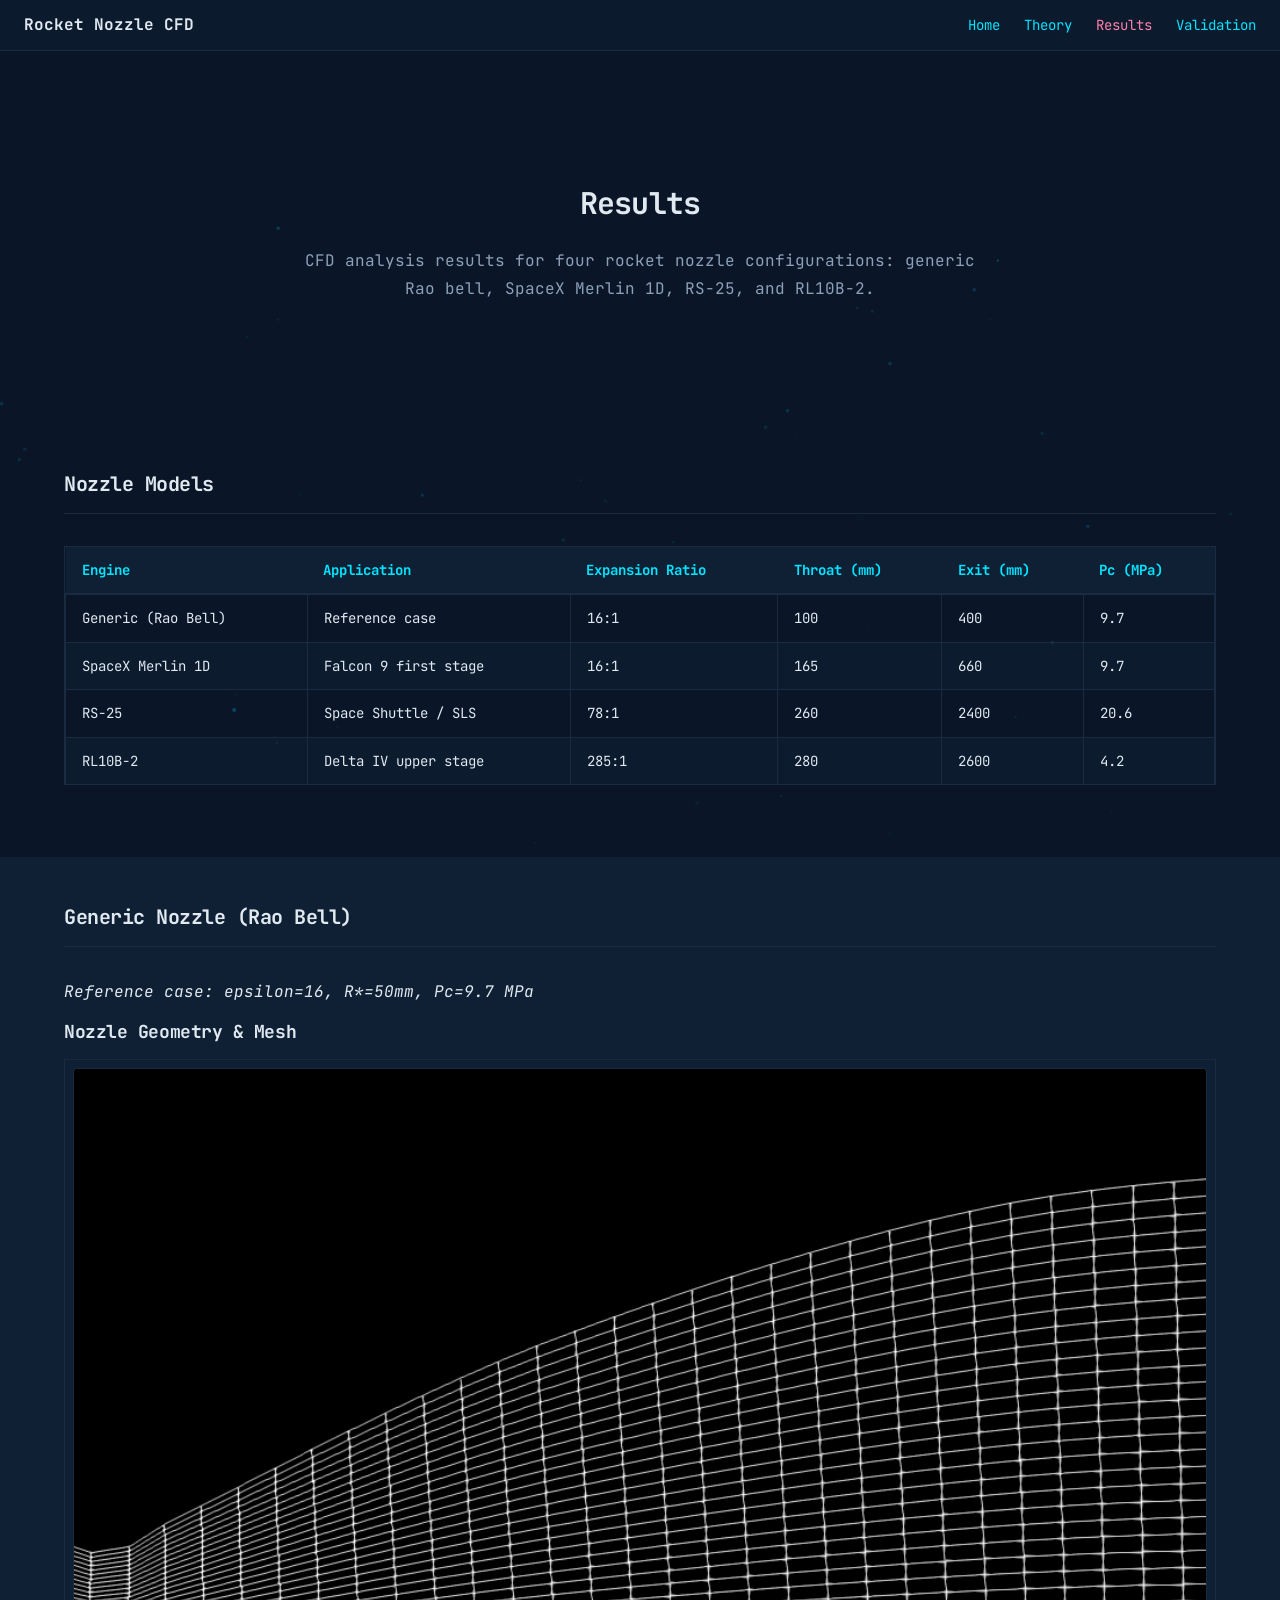
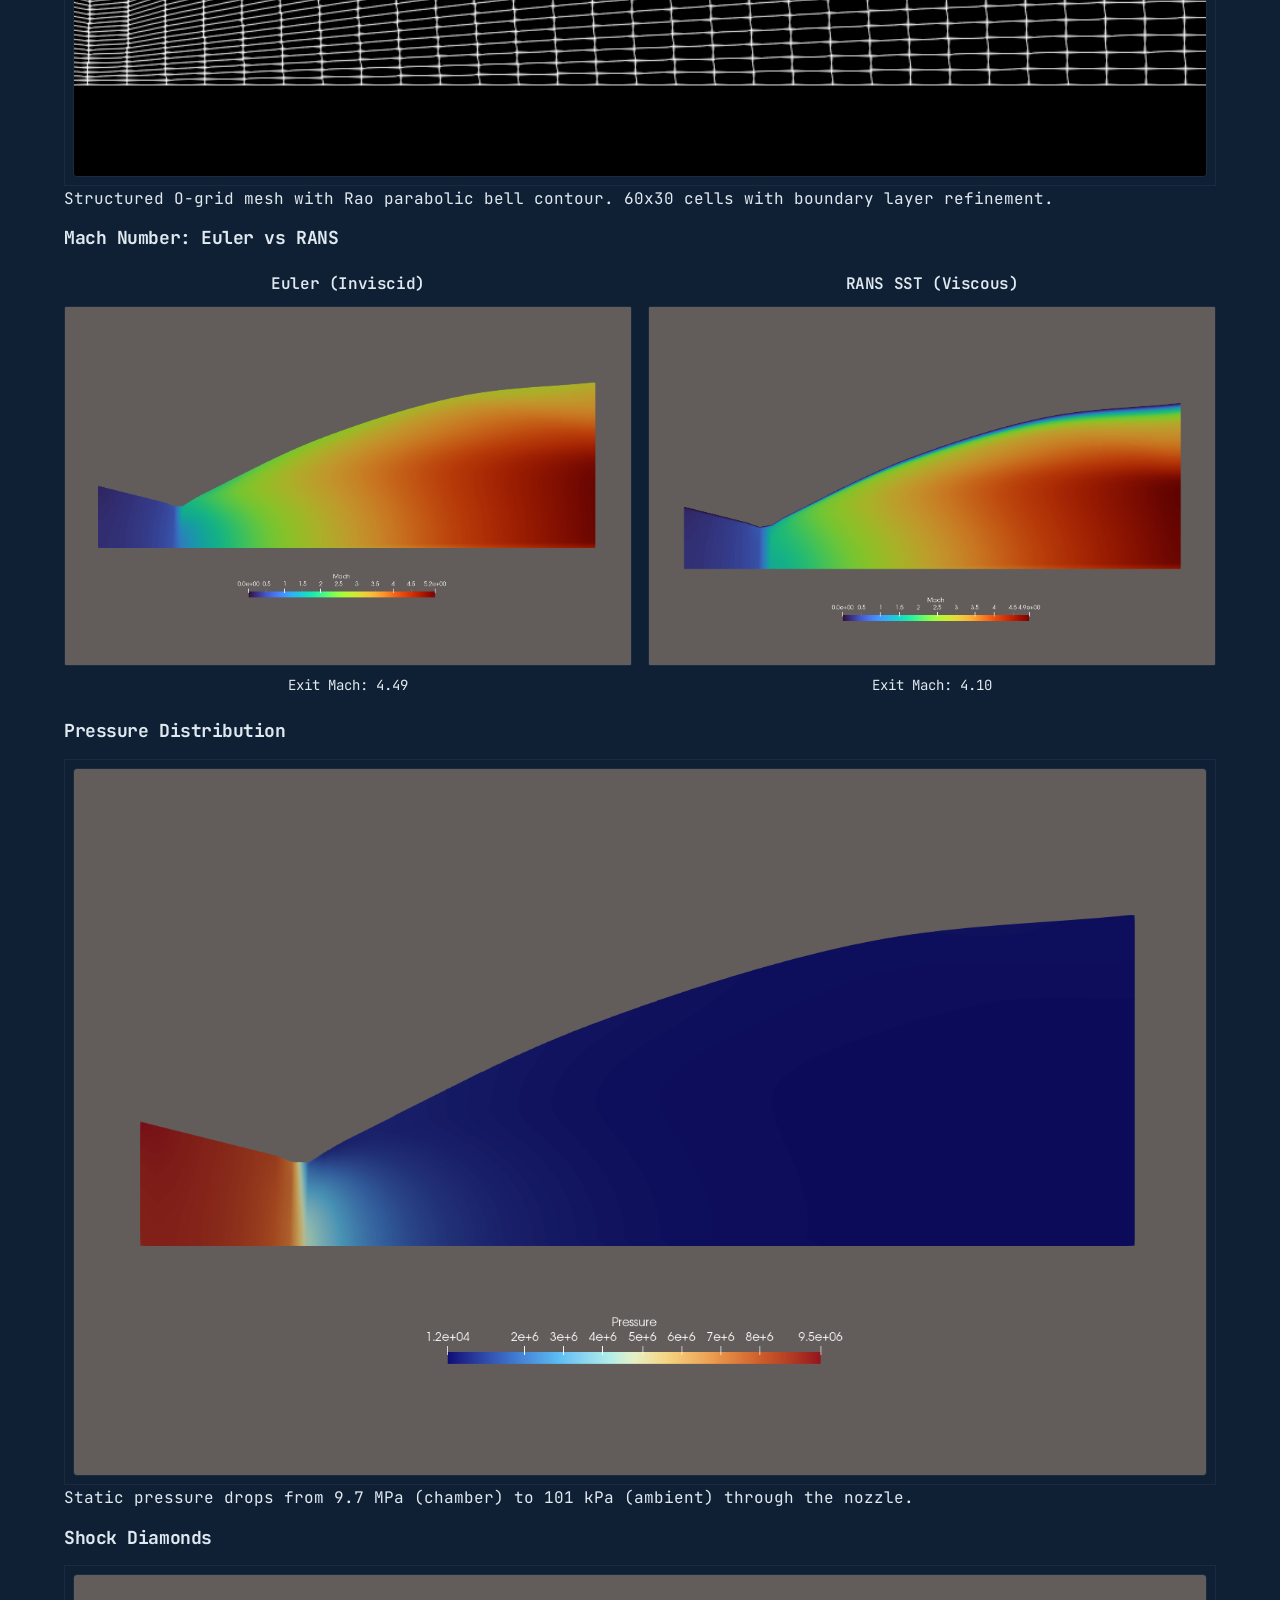
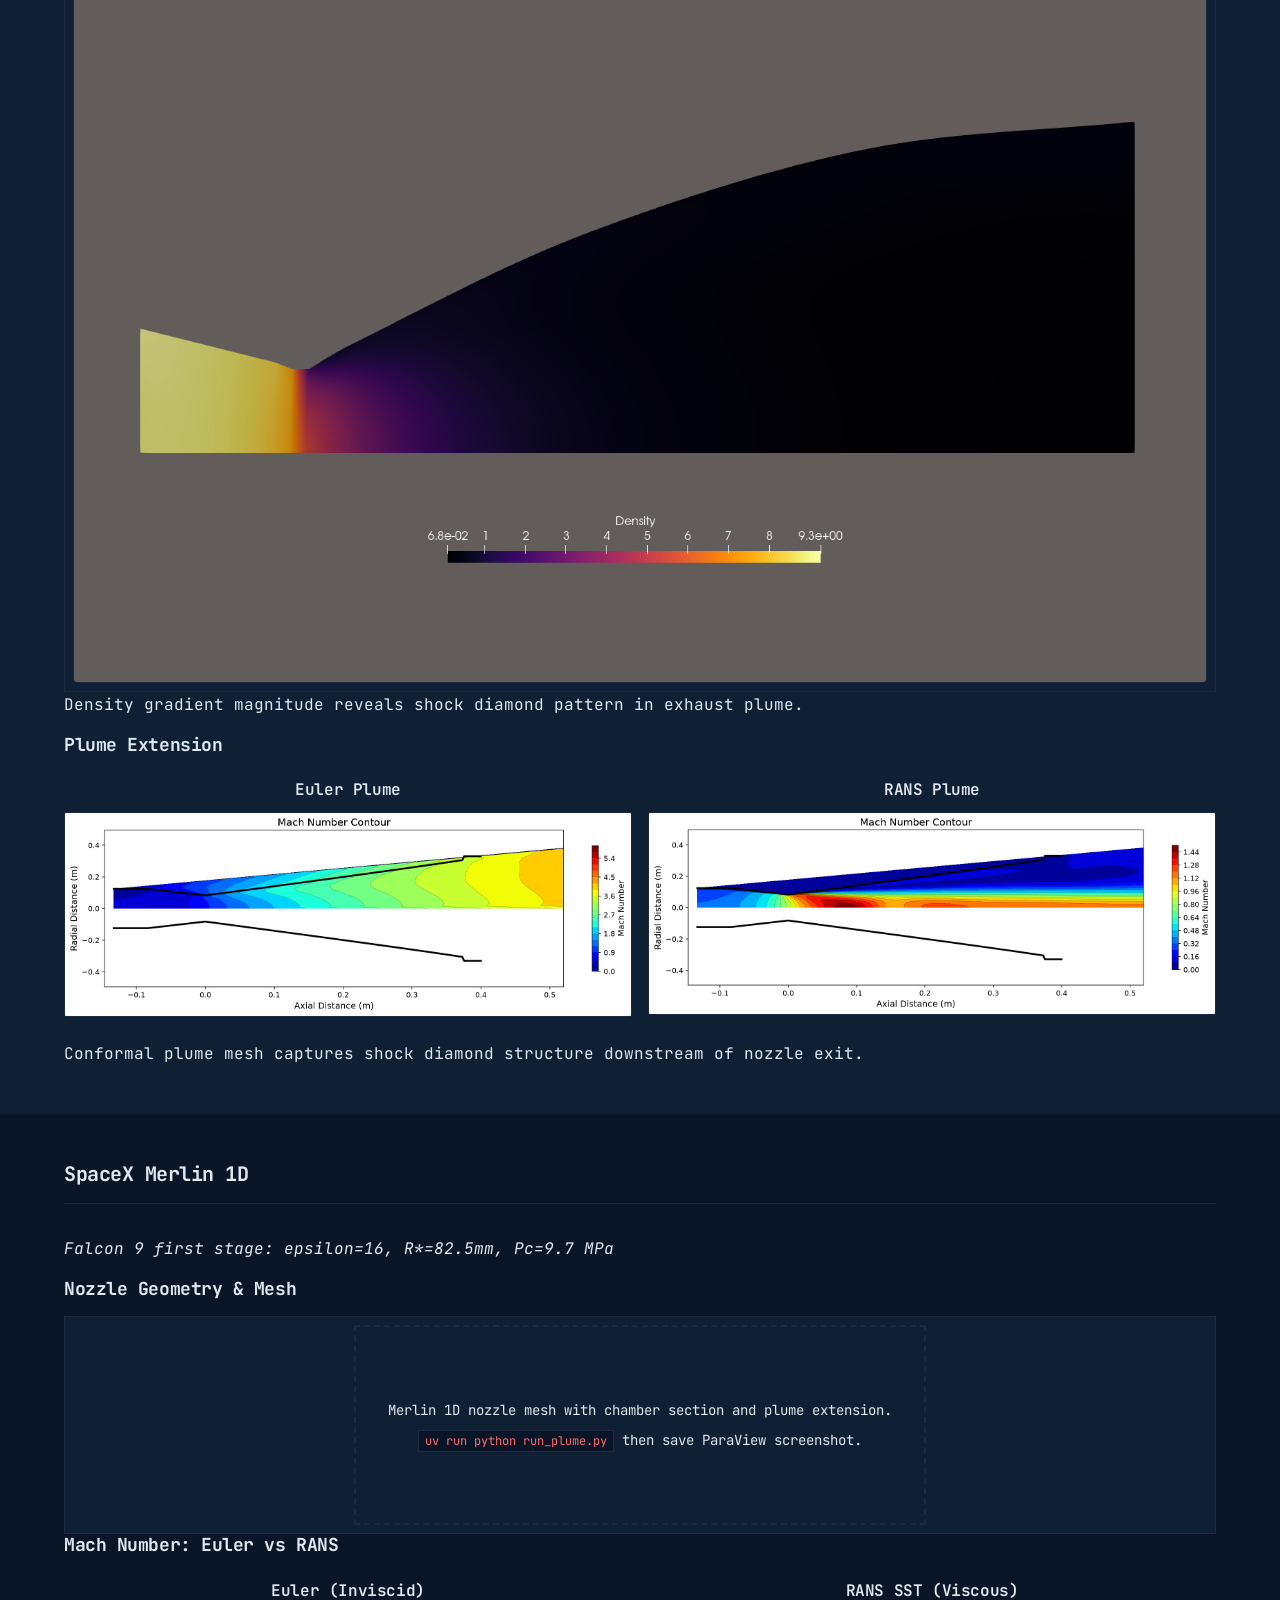
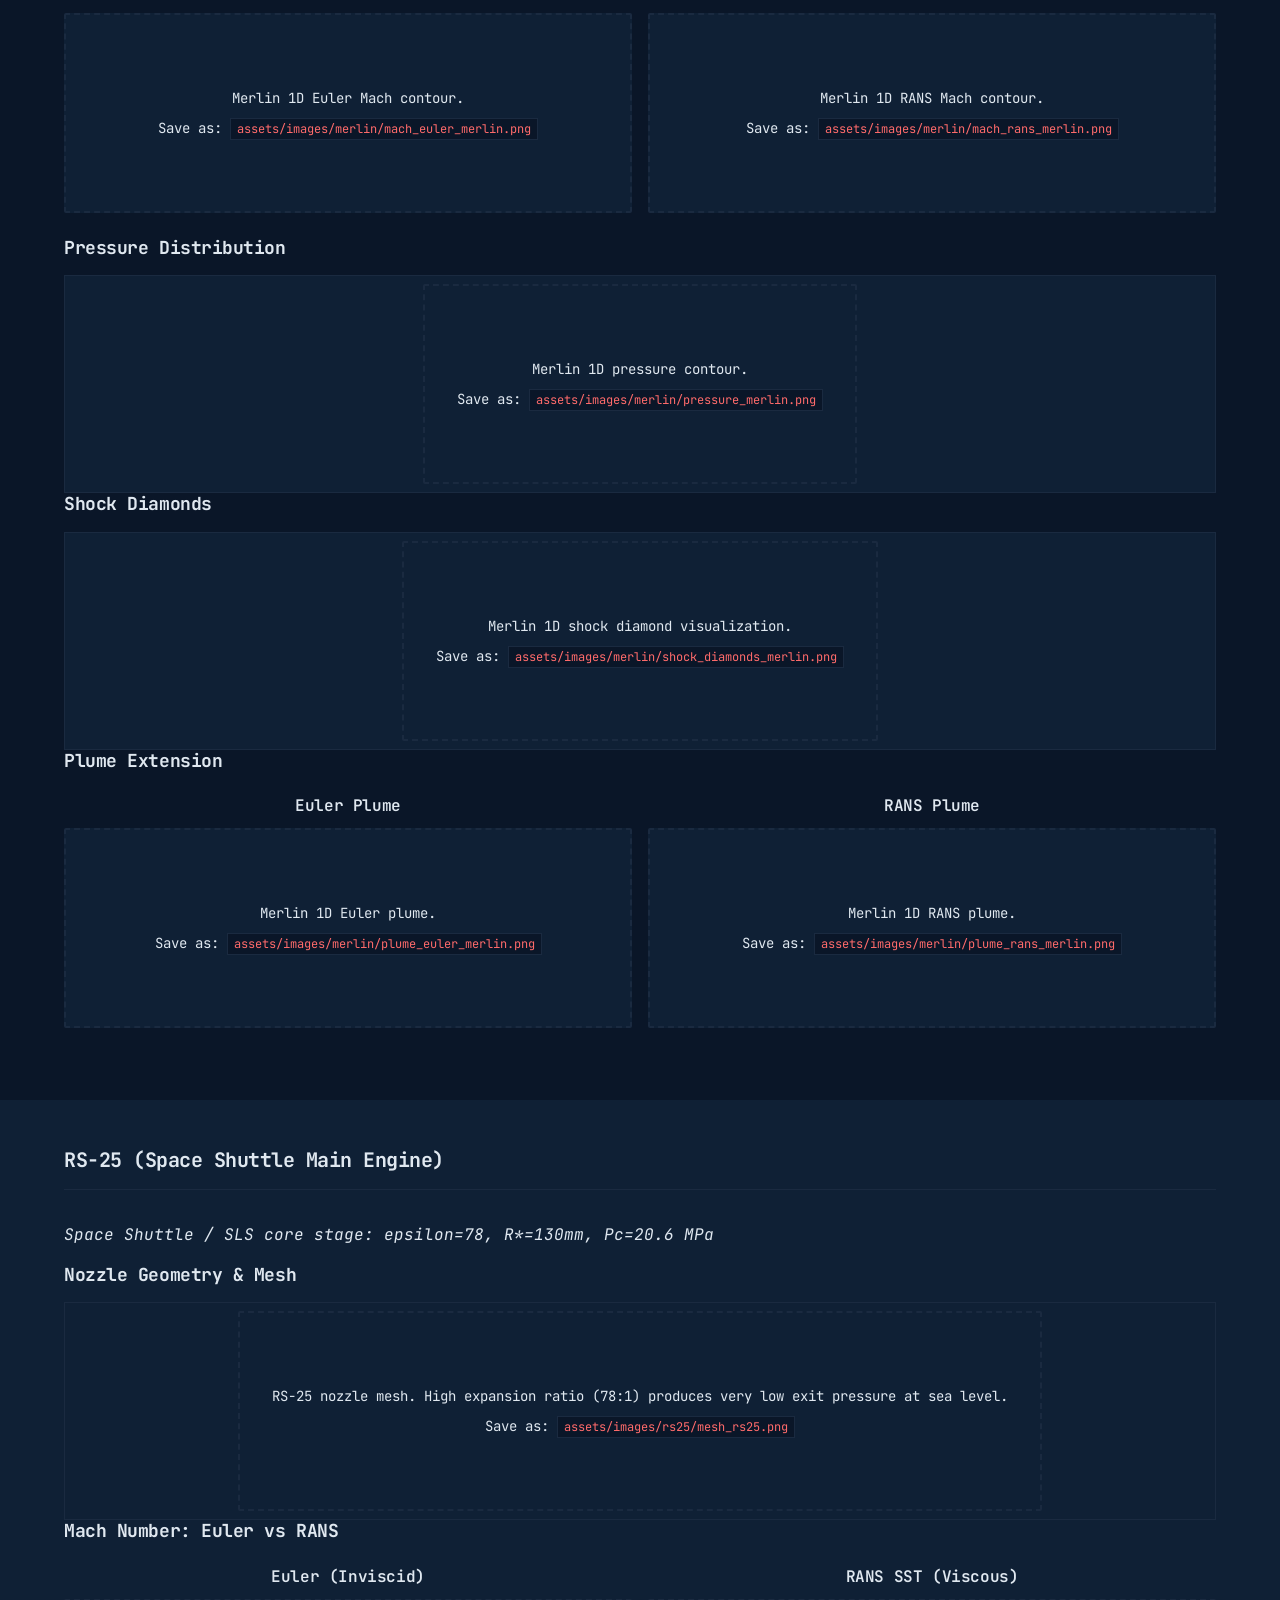
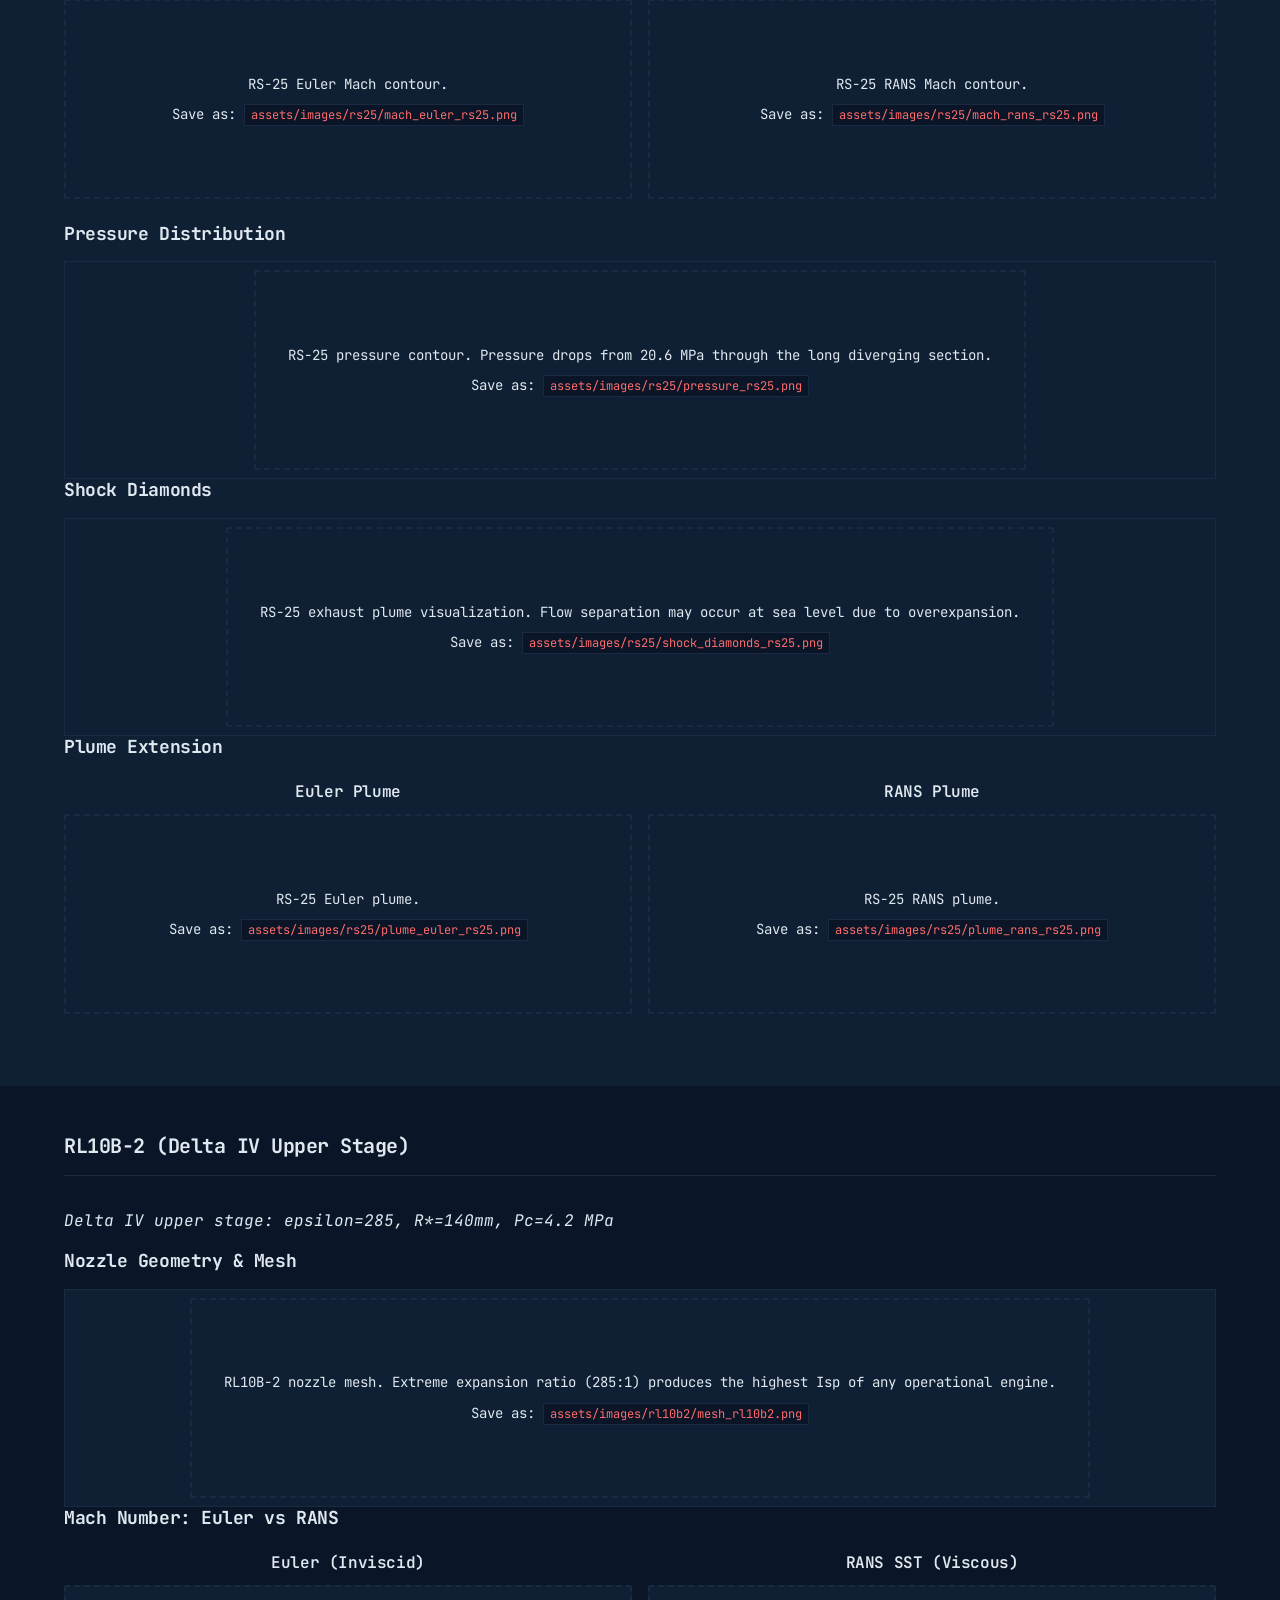
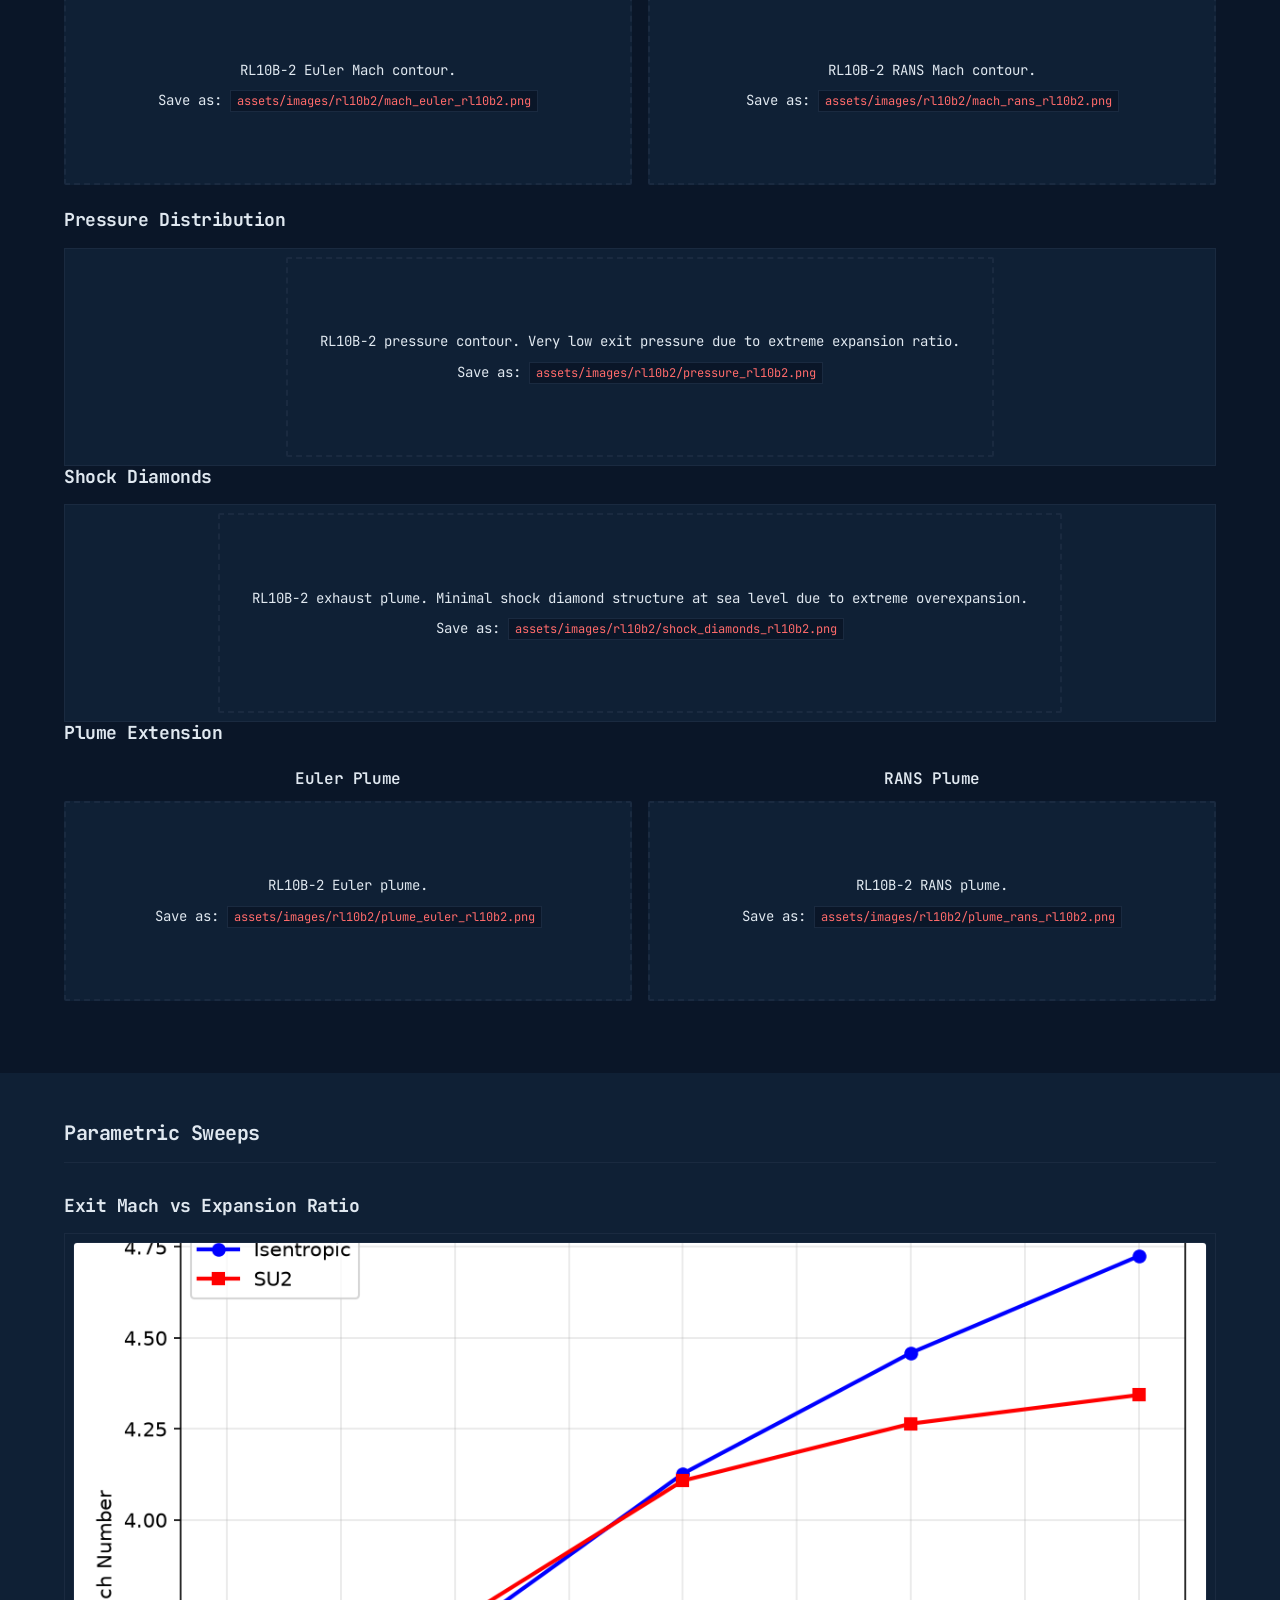
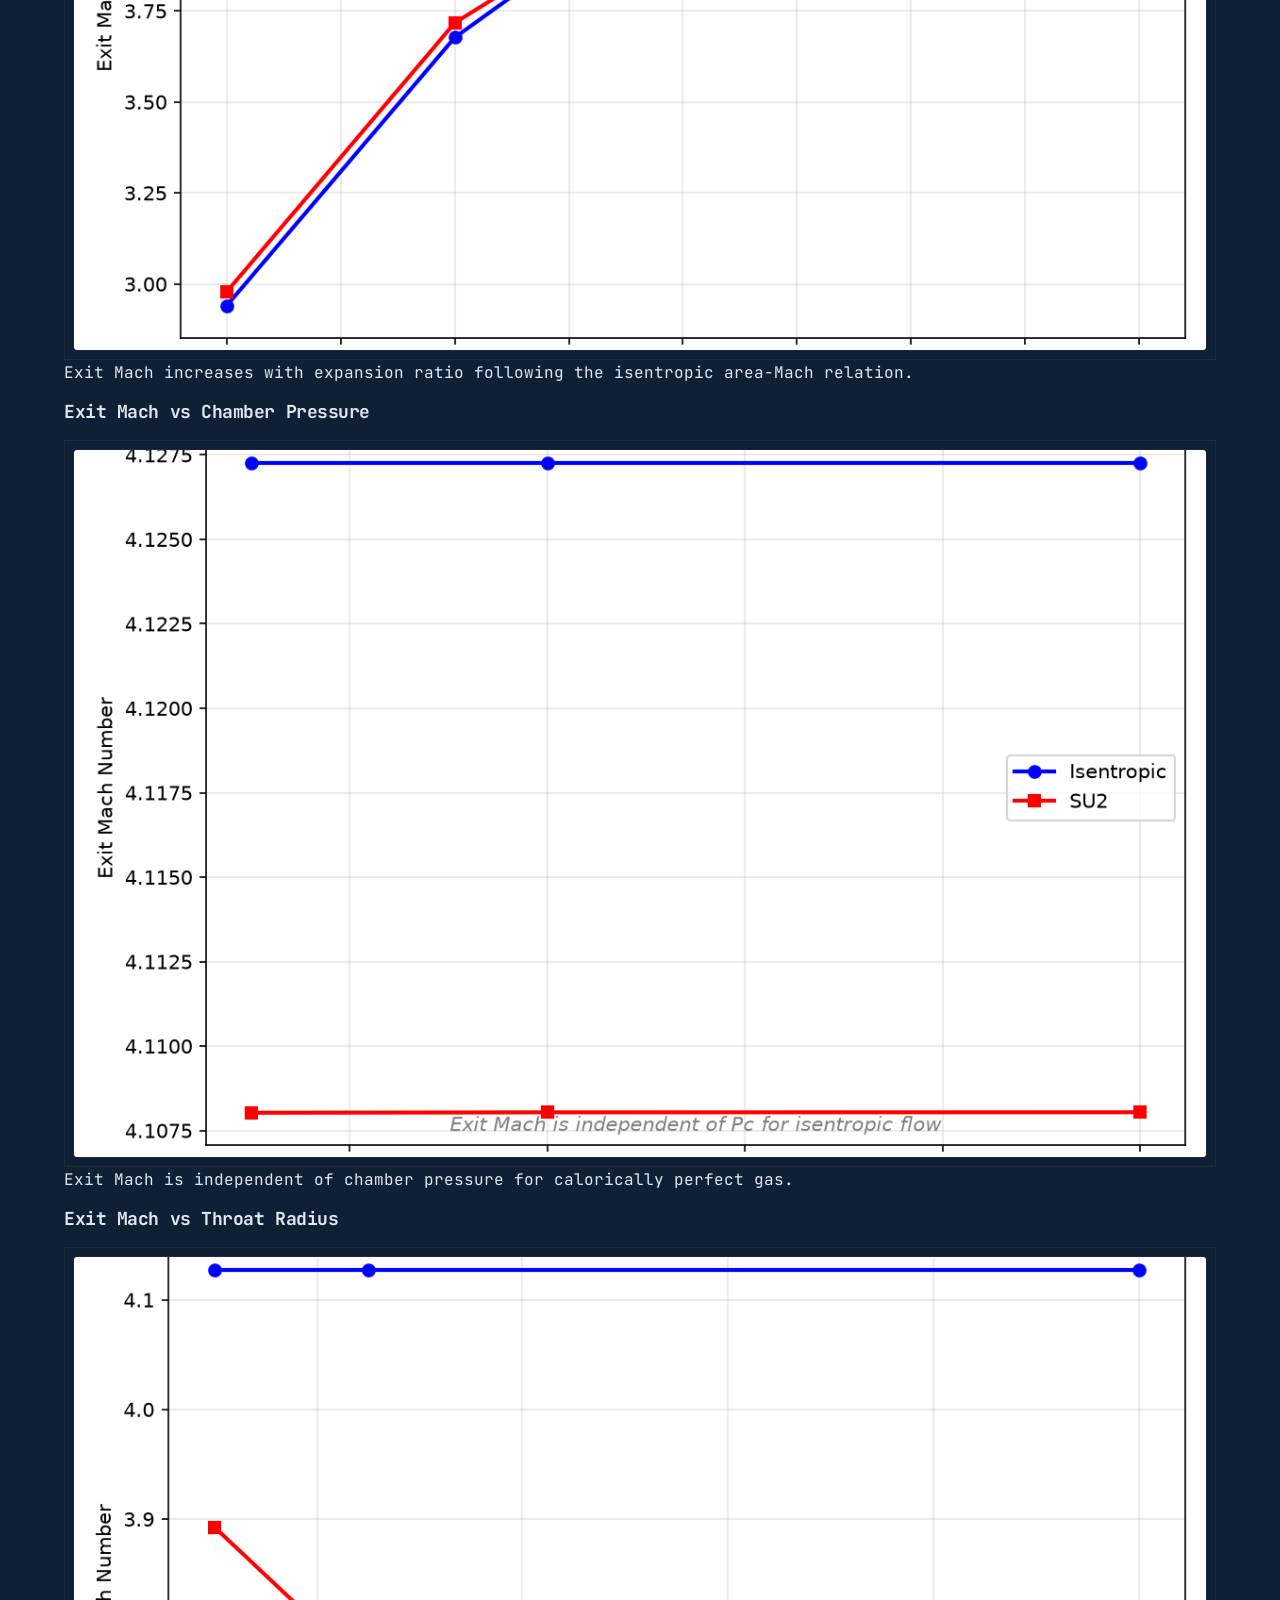
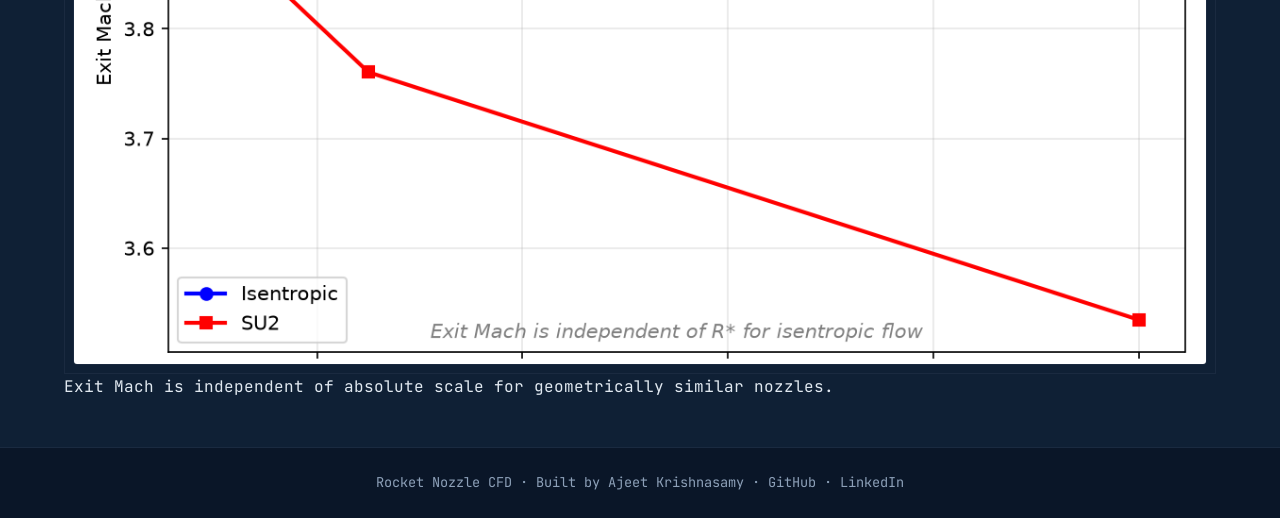
==== docs/results.html @ 9cabb7b5 "docs: restructure website with theory page and fix image references - Add theory.html with compressi" ====
<!DOCTYPE html>
<html lang="en">

<head>
  <meta charset="utf-8">
  <meta name="viewport" content="width=device-width, initial-scale=1.0">
  <meta name="description" content="Rocket Nozzle CFD Results: Reference case analysis and parametric sweeps.">
  <title>Results - Rocket Nozzle CFD</title>
  <link rel="preconnect" href="https://fonts.googleapis.com">
  <link rel="preconnect" href="https://fonts.gstatic.com" crossorigin>
  <link href="https://fonts.googleapis.com/css2?family=JetBrains+Mono:wght@400;500;600;700&display=swap"
    rel="stylesheet">
  <link rel="stylesheet" href="css/style.css">
</head>

<body>

  <a href="#main-content" class="skip-link" style="position:absolute;left:-9999px;top:auto;width:1px;height:1px;overflow:hidden;">Skip to content</a>
  <canvas id="particle-canvas" aria-hidden="true"></canvas>

  <nav class="nav">
    <a href="index.html" class="nav__brand">Rocket Nozzle CFD</a>
    <button class="nav__toggle" aria-label="Toggle navigation" aria-expanded="false">
      <span></span><span></span><span></span>
    </button>
    <ul class="nav__links">
      <li><a href="index.html" class="nav__link">Home</a></li>
      <li><a href="theory.html" class="nav__link">Theory</a></li>
      <li><a href="results.html" class="nav__link active">Results</a></li>
      <li><a href="validation.html" class="nav__link">Validation</a></li>
    </ul>
  </nav>

  <main class="main" id="main-content">

    <!-- Hero -->
    <section class="hero" style="min-height: 40vh;">
      <div class="hero__content">
        <h1 class="hero__title">Results</h1>
        <p class="hero__description">
          CFD analysis results for four rocket nozzle configurations: generic Rao bell, SpaceX Merlin 1D, RS-25, and RL10B-2.
        </p>
      </div>
    </section>

    <!-- Nozzle Models -->
    <section class="section">
      <div class="container">
        <h2 class="section-title">Nozzle Models</h2>

        <div class="table-wrapper">
          <table class="table">
            <thead>
              <tr>
                <th>Engine</th>
                <th>Application</th>
                <th>Expansion Ratio</th>
                <th>Throat (mm)</th>
                <th>Exit (mm)</th>
                <th>Pc (MPa)</th>
              </tr>
            </thead>
            <tbody>
              <tr>
                <td>Generic (Rao Bell)</td>
                <td>Reference case</td>
                <td>16:1</td>
                <td>100</td>
                <td>400</td>
                <td>9.7</td>
              </tr>
              <tr>
                <td>SpaceX Merlin 1D</td>
                <td>Falcon 9 first stage</td>
                <td>16:1</td>
                <td>165</td>
                <td>660</td>
                <td>9.7</td>
              </tr>
              <tr>
                <td>RS-25</td>
                <td>Space Shuttle / SLS</td>
                <td>78:1</td>
                <td>260</td>
                <td>2400</td>
                <td>20.6</td>
              </tr>
              <tr>
                <td>RL10B-2</td>
                <td>Delta IV upper stage</td>
                <td>285:1</td>
                <td>280</td>
                <td>2600</td>
                <td>4.2</td>
              </tr>
            </tbody>
          </table>
        </div>
      </div>
    </section>

    <!-- Generic Nozzle -->
    <section class="section" style="background: var(--surface);">
      <div class="container">
        <h2 class="section-title">Generic Nozzle (Rao Bell)</h2>
        <p><em>Reference case: epsilon=16, R*=50mm, Pc=9.7 MPa</em></p>

        <h3>Nozzle Geometry & Mesh</h3>
        <div class="walkthrough-step__media">
          <img src="assets/images/nozzle_mesh.png" alt="Generic nozzle mesh" loading="lazy">
        </div>
        <p>Structured O-grid mesh with Rao parabolic bell contour. 60x30 cells with boundary layer refinement.</p>

        <h3>Mach Number: Euler vs RANS</h3>
        <div class="comparison-grid">
          <div class="comparison-grid__item">
            <h4>Euler (Inviscid)</h4>
            <img src="assets/images/euler/mach_contour_euler.png" alt="Euler Mach contour" loading="lazy">
            <p>Exit Mach: 4.49</p>
          </div>
          <div class="comparison-grid__item">
            <h4>RANS SST (Viscous)</h4>
            <img src="assets/images/rans/mach_contour_rans.png" alt="RANS Mach contour" loading="lazy">
            <p>Exit Mach: 4.10</p>
          </div>
        </div>

        <h3>Pressure Distribution</h3>
        <div class="walkthrough-step__media">
          <img src="assets/images/euler/pressure_contour_euler.png" alt="Pressure contour" loading="lazy">
        </div>
        <p>Static pressure drops from 9.7 MPa (chamber) to 101 kPa (ambient) through the nozzle.</p>

        <h3>Shock Diamonds</h3>
        <div class="walkthrough-step__media">
          <img src="assets/images/euler/shock_diamond_euler.png" alt="Shock diamonds" loading="lazy">
        </div>
        <p>Density gradient magnitude reveals shock diamond pattern in exhaust plume.</p>

        <h3>Plume Extension</h3>
        <div class="comparison-grid">
          <div class="comparison-grid__item">
            <h4>Euler Plume</h4>
            <img src="assets/images/euler/plume_euler_generic.png" alt="Euler plume" loading="lazy">
          </div>
          <div class="comparison-grid__item">
            <h4>RANS Plume</h4>
            <img src="assets/images/rans/plume_rans_generic.png" alt="RANS plume" loading="lazy">
          </div>
        </div>
        <p>Conformal plume mesh captures shock diamond structure downstream of nozzle exit.</p>
      </div>
    </section>

    <!-- Merlin 1D -->
    <section class="section">
      <div class="container">
        <h2 class="section-title">SpaceX Merlin 1D</h2>
        <p><em>Falcon 9 first stage: epsilon=16, R*=82.5mm, Pc=9.7 MPa</em></p>

        <h3>Nozzle Geometry & Mesh</h3>
        <!-- PLACEHOLDER: Merlin 1D mesh -->
        <div class="walkthrough-step__media">
          <div class="placeholder-box">
            <p>Merlin 1D nozzle mesh with chamber section and plume extension.</p>
            <p><code>uv run python run_plume.py</code> then save ParaView screenshot.</p>
          </div>
        </div>

        <h3>Mach Number: Euler vs RANS</h3>
        <!-- PLACEHOLDER: Merlin 1D Mach contours -->
        <div class="comparison-grid">
          <div class="comparison-grid__item">
            <h4>Euler (Inviscid)</h4>
            <div class="placeholder-box">
              <p>Merlin 1D Euler Mach contour.</p>
              <p>Save as: <code>assets/images/merlin/mach_euler_merlin.png</code></p>
            </div>
          </div>
          <div class="comparison-grid__item">
            <h4>RANS SST (Viscous)</h4>
            <div class="placeholder-box">
              <p>Merlin 1D RANS Mach contour.</p>
              <p>Save as: <code>assets/images/merlin/mach_rans_merlin.png</code></p>
            </div>
          </div>
        </div>

        <h3>Pressure Distribution</h3>
        <!-- PLACEHOLDER: Merlin 1D pressure -->
        <div class="walkthrough-step__media">
          <div class="placeholder-box">
            <p>Merlin 1D pressure contour.</p>
            <p>Save as: <code>assets/images/merlin/pressure_merlin.png</code></p>
          </div>
        </div>

        <h3>Shock Diamonds</h3>
        <!-- PLACEHOLDER: Merlin 1D shock diamonds -->
        <div class="walkthrough-step__media">
          <div class="placeholder-box">
            <p>Merlin 1D shock diamond visualization.</p>
            <p>Save as: <code>assets/images/merlin/shock_diamonds_merlin.png</code></p>
          </div>
        </div>

        <h3>Plume Extension</h3>
        <!-- PLACEHOLDER: Merlin 1D plume -->
        <div class="comparison-grid">
          <div class="comparison-grid__item">
            <h4>Euler Plume</h4>
            <div class="placeholder-box">
              <p>Merlin 1D Euler plume.</p>
              <p>Save as: <code>assets/images/merlin/plume_euler_merlin.png</code></p>
            </div>
          </div>
          <div class="comparison-grid__item">
            <h4>RANS Plume</h4>
            <div class="placeholder-box">
              <p>Merlin 1D RANS plume.</p>
              <p>Save as: <code>assets/images/merlin/plume_rans_merlin.png</code></p>
            </div>
          </div>
        </div>
      </div>
    </section>

    <!-- RS-25 -->
    <section class="section" style="background: var(--surface);">
      <div class="container">
        <h2 class="section-title">RS-25 (Space Shuttle Main Engine)</h2>
        <p><em>Space Shuttle / SLS core stage: epsilon=78, R*=130mm, Pc=20.6 MPa</em></p>

        <h3>Nozzle Geometry & Mesh</h3>
        <!-- PLACEHOLDER: RS-25 mesh -->
        <div class="walkthrough-step__media">
          <div class="placeholder-box">
            <p>RS-25 nozzle mesh. High expansion ratio (78:1) produces very low exit pressure at sea level.</p>
            <p>Save as: <code>assets/images/rs25/mesh_rs25.png</code></p>
          </div>
        </div>

        <h3>Mach Number: Euler vs RANS</h3>
        <!-- PLACEHOLDER: RS-25 Mach contours -->
        <div class="comparison-grid">
          <div class="comparison-grid__item">
            <h4>Euler (Inviscid)</h4>
            <div class="placeholder-box">
              <p>RS-25 Euler Mach contour.</p>
              <p>Save as: <code>assets/images/rs25/mach_euler_rs25.png</code></p>
            </div>
          </div>
          <div class="comparison-grid__item">
            <h4>RANS SST (Viscous)</h4>
            <div class="placeholder-box">
              <p>RS-25 RANS Mach contour.</p>
              <p>Save as: <code>assets/images/rs25/mach_rans_rs25.png</code></p>
            </div>
          </div>
        </div>

        <h3>Pressure Distribution</h3>
        <!-- PLACEHOLDER: RS-25 pressure -->
        <div class="walkthrough-step__media">
          <div class="placeholder-box">
            <p>RS-25 pressure contour. Pressure drops from 20.6 MPa through the long diverging section.</p>
            <p>Save as: <code>assets/images/rs25/pressure_rs25.png</code></p>
          </div>
        </div>

        <h3>Shock Diamonds</h3>
        <!-- PLACEHOLDER: RS-25 shock diamonds -->
        <div class="walkthrough-step__media">
          <div class="placeholder-box">
            <p>RS-25 exhaust plume visualization. Flow separation may occur at sea level due to overexpansion.</p>
            <p>Save as: <code>assets/images/rs25/shock_diamonds_rs25.png</code></p>
          </div>
        </div>

        <h3>Plume Extension</h3>
        <!-- PLACEHOLDER: RS-25 plume -->
        <div class="comparison-grid">
          <div class="comparison-grid__item">
            <h4>Euler Plume</h4>
            <div class="placeholder-box">
              <p>RS-25 Euler plume.</p>
              <p>Save as: <code>assets/images/rs25/plume_euler_rs25.png</code></p>
            </div>
          </div>
          <div class="comparison-grid__item">
            <h4>RANS Plume</h4>
            <div class="placeholder-box">
              <p>RS-25 RANS plume.</p>
              <p>Save as: <code>assets/images/rs25/plume_rans_rs25.png</code></p>
            </div>
          </div>
        </div>
      </div>
    </section>

    <!-- RL10B-2 -->
    <section class="section">
      <div class="container">
        <h2 class="section-title">RL10B-2 (Delta IV Upper Stage)</h2>
        <p><em>Delta IV upper stage: epsilon=285, R*=140mm, Pc=4.2 MPa</em></p>

        <h3>Nozzle Geometry & Mesh</h3>
        <!-- PLACEHOLDER: RL10B-2 mesh -->
        <div class="walkthrough-step__media">
          <div class="placeholder-box">
            <p>RL10B-2 nozzle mesh. Extreme expansion ratio (285:1) produces the highest Isp of any operational engine.</p>
            <p>Save as: <code>assets/images/rl10b2/mesh_rl10b2.png</code></p>
          </div>
        </div>

        <h3>Mach Number: Euler vs RANS</h3>
        <!-- PLACEHOLDER: RL10B-2 Mach contours -->
        <div class="comparison-grid">
          <div class="comparison-grid__item">
            <h4>Euler (Inviscid)</h4>
            <div class="placeholder-box">
              <p>RL10B-2 Euler Mach contour.</p>
              <p>Save as: <code>assets/images/rl10b2/mach_euler_rl10b2.png</code></p>
            </div>
          </div>
          <div class="comparison-grid__item">
            <h4>RANS SST (Viscous)</h4>
            <div class="placeholder-box">
              <p>RL10B-2 RANS Mach contour.</p>
              <p>Save as: <code>assets/images/rl10b2/mach_rans_rl10b2.png</code></p>
            </div>
          </div>
        </div>

        <h3>Pressure Distribution</h3>
        <!-- PLACEHOLDER: RL10B-2 pressure -->
        <div class="walkthrough-step__media">
          <div class="placeholder-box">
            <p>RL10B-2 pressure contour. Very low exit pressure due to extreme expansion ratio.</p>
            <p>Save as: <code>assets/images/rl10b2/pressure_rl10b2.png</code></p>
          </div>
        </div>

        <h3>Shock Diamonds</h3>
        <!-- PLACEHOLDER: RL10B-2 shock diamonds -->
        <div class="walkthrough-step__media">
          <div class="placeholder-box">
            <p>RL10B-2 exhaust plume. Minimal shock diamond structure at sea level due to extreme overexpansion.</p>
            <p>Save as: <code>assets/images/rl10b2/shock_diamonds_rl10b2.png</code></p>
          </div>
        </div>

        <h3>Plume Extension</h3>
        <!-- PLACEHOLDER: RL10B-2 plume -->
        <div class="comparison-grid">
          <div class="comparison-grid__item">
            <h4>Euler Plume</h4>
            <div class="placeholder-box">
              <p>RL10B-2 Euler plume.</p>
              <p>Save as: <code>assets/images/rl10b2/plume_euler_rl10b2.png</code></p>
            </div>
          </div>
          <div class="comparison-grid__item">
            <h4>RANS Plume</h4>
            <div class="placeholder-box">
              <p>RL10B-2 RANS plume.</p>
              <p>Save as: <code>assets/images/rl10b2/plume_rans_rl10b2.png</code></p>
            </div>
          </div>
        </div>
      </div>
    </section>

    <!-- Parametric Sweeps -->
    <section class="section" style="background: var(--surface);">
      <div class="container">
        <h2 class="section-title">Parametric Sweeps</h2>

        <h3>Exit Mach vs Expansion Ratio</h3>
        <div class="walkthrough-step__media">
          <img src="assets/images/sweep_mach_vs_epsilon.png" alt="Exit Mach vs expansion ratio" loading="lazy">
        </div>
        <p>Exit Mach increases with expansion ratio following the isentropic area-Mach relation.</p>

        <h3>Exit Mach vs Chamber Pressure</h3>
        <div class="walkthrough-step__media">
          <img src="assets/images/sweep_mach_vs_pc.png" alt="Exit Mach vs chamber pressure" loading="lazy">
        </div>
        <p>Exit Mach is independent of chamber pressure for calorically perfect gas.</p>

        <h3>Exit Mach vs Throat Radius</h3>
        <div class="walkthrough-step__media">
          <img src="assets/images/sweep_mach_vs_rstar.png" alt="Exit Mach vs throat radius" loading="lazy">
        </div>
        <p>Exit Mach is independent of absolute scale for geometrically similar nozzles.</p>
      </div>
    </section>

  </main>

  <footer class="site-footer">
    <p>Rocket Nozzle CFD &middot; Built by Ajeet Krishnasamy &middot; <a href="https://github.com/ajeet-krish/rocket-nozzle-cfd"
        target="_blank">GitHub</a> &middot; <a href="https://www.linkedin.com/in/ajeetkrishnasamy/"
        target="_blank">LinkedIn</a></p>
  </footer>

  <script src="assets/js/main.js" type="module" defer></script>

</body>

</html>
---- docs/css/style.css ----
/* ==========================================================================
   AK-Vortex -- Master Stylesheet
   Water/Ocean Theme
   ========================================================================== */

@import url('variables.css');
@import url('base.css');
@import url('layout.css');
@import url('components.css');
@import url('pages.css');
@import url('animations.css');
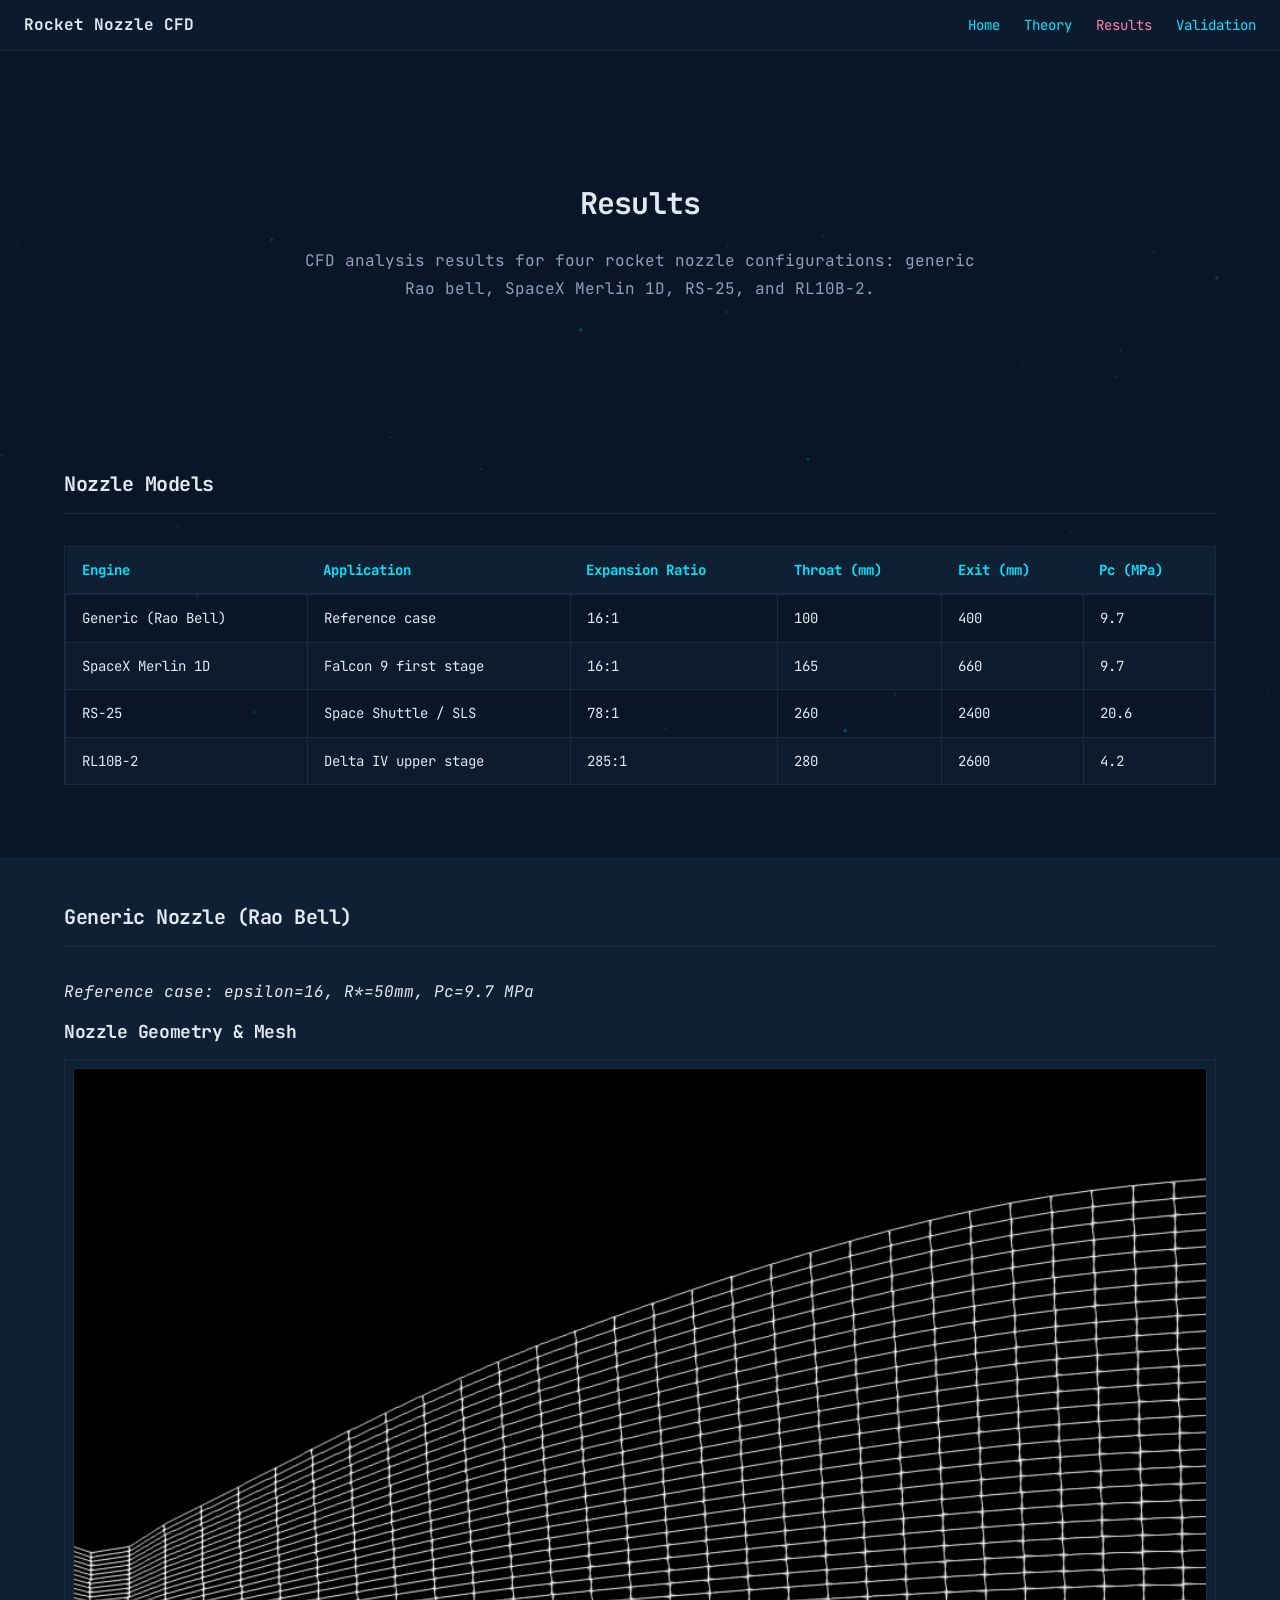
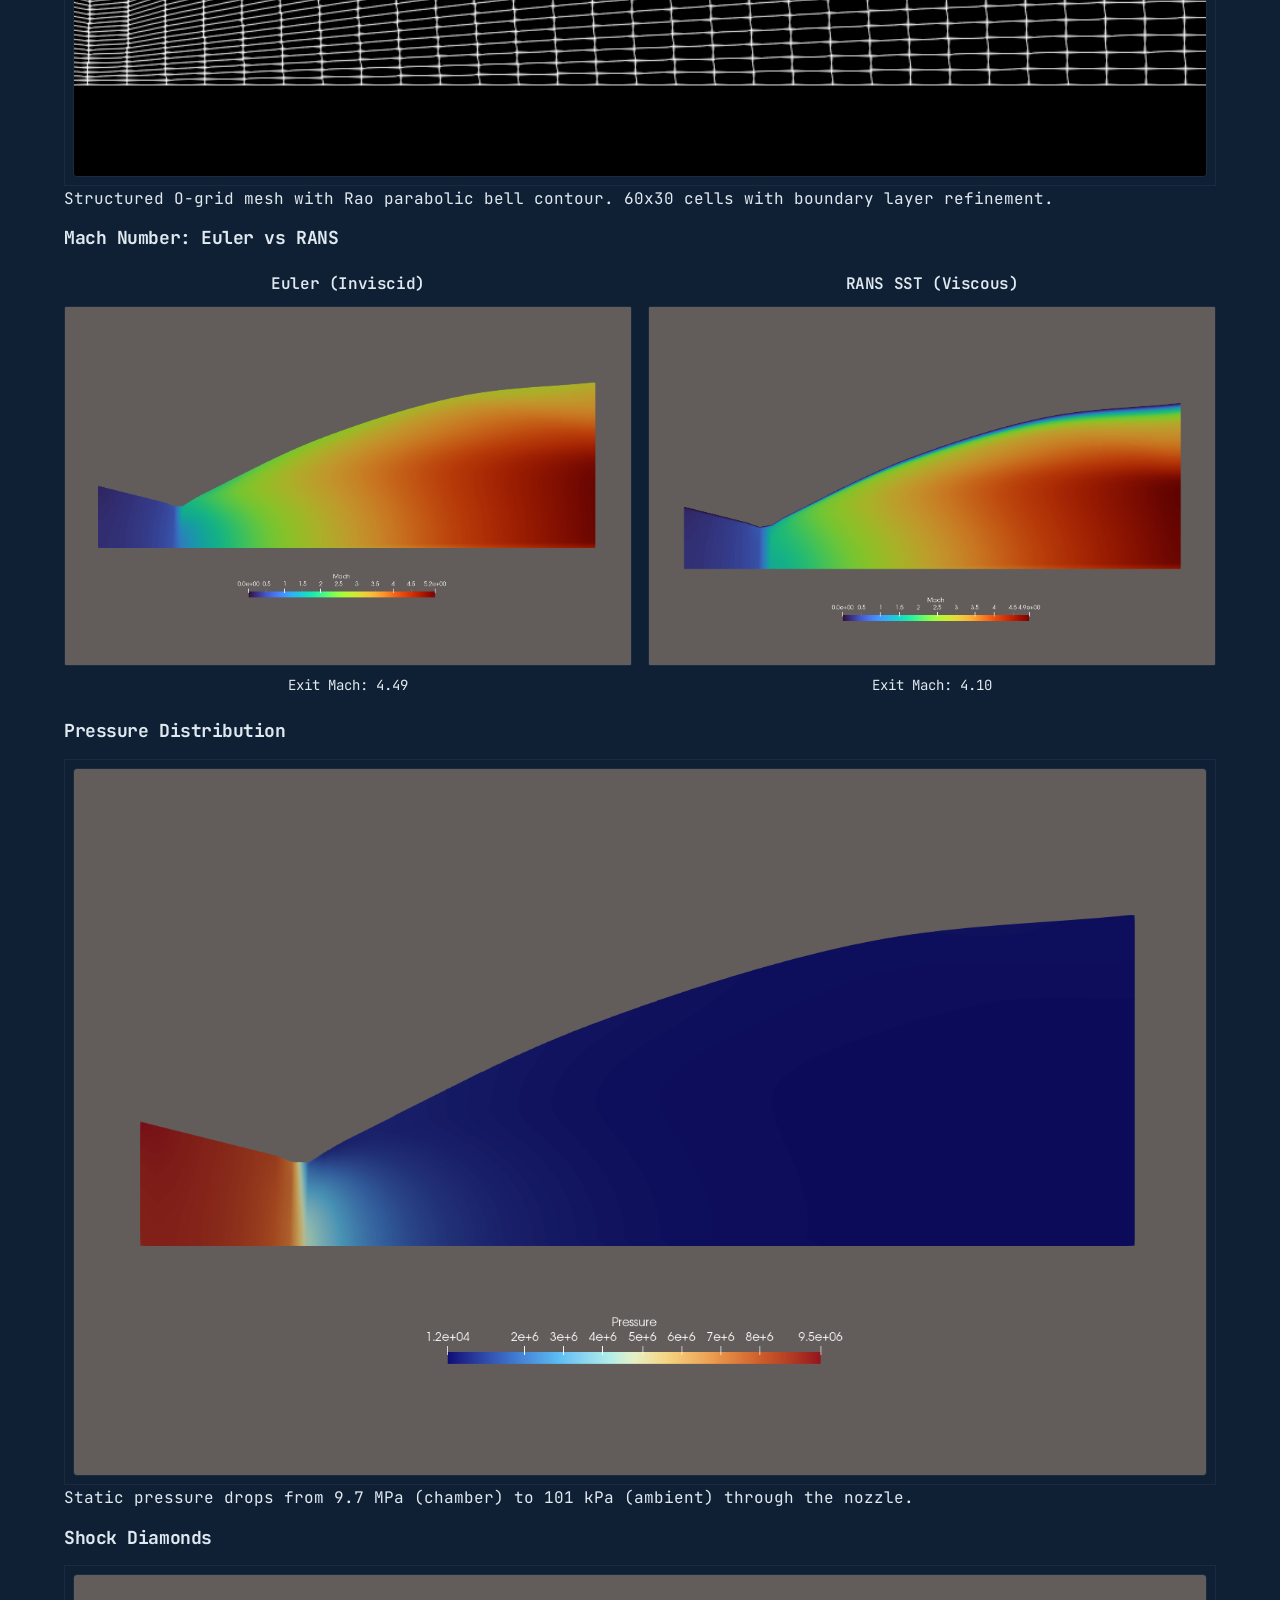
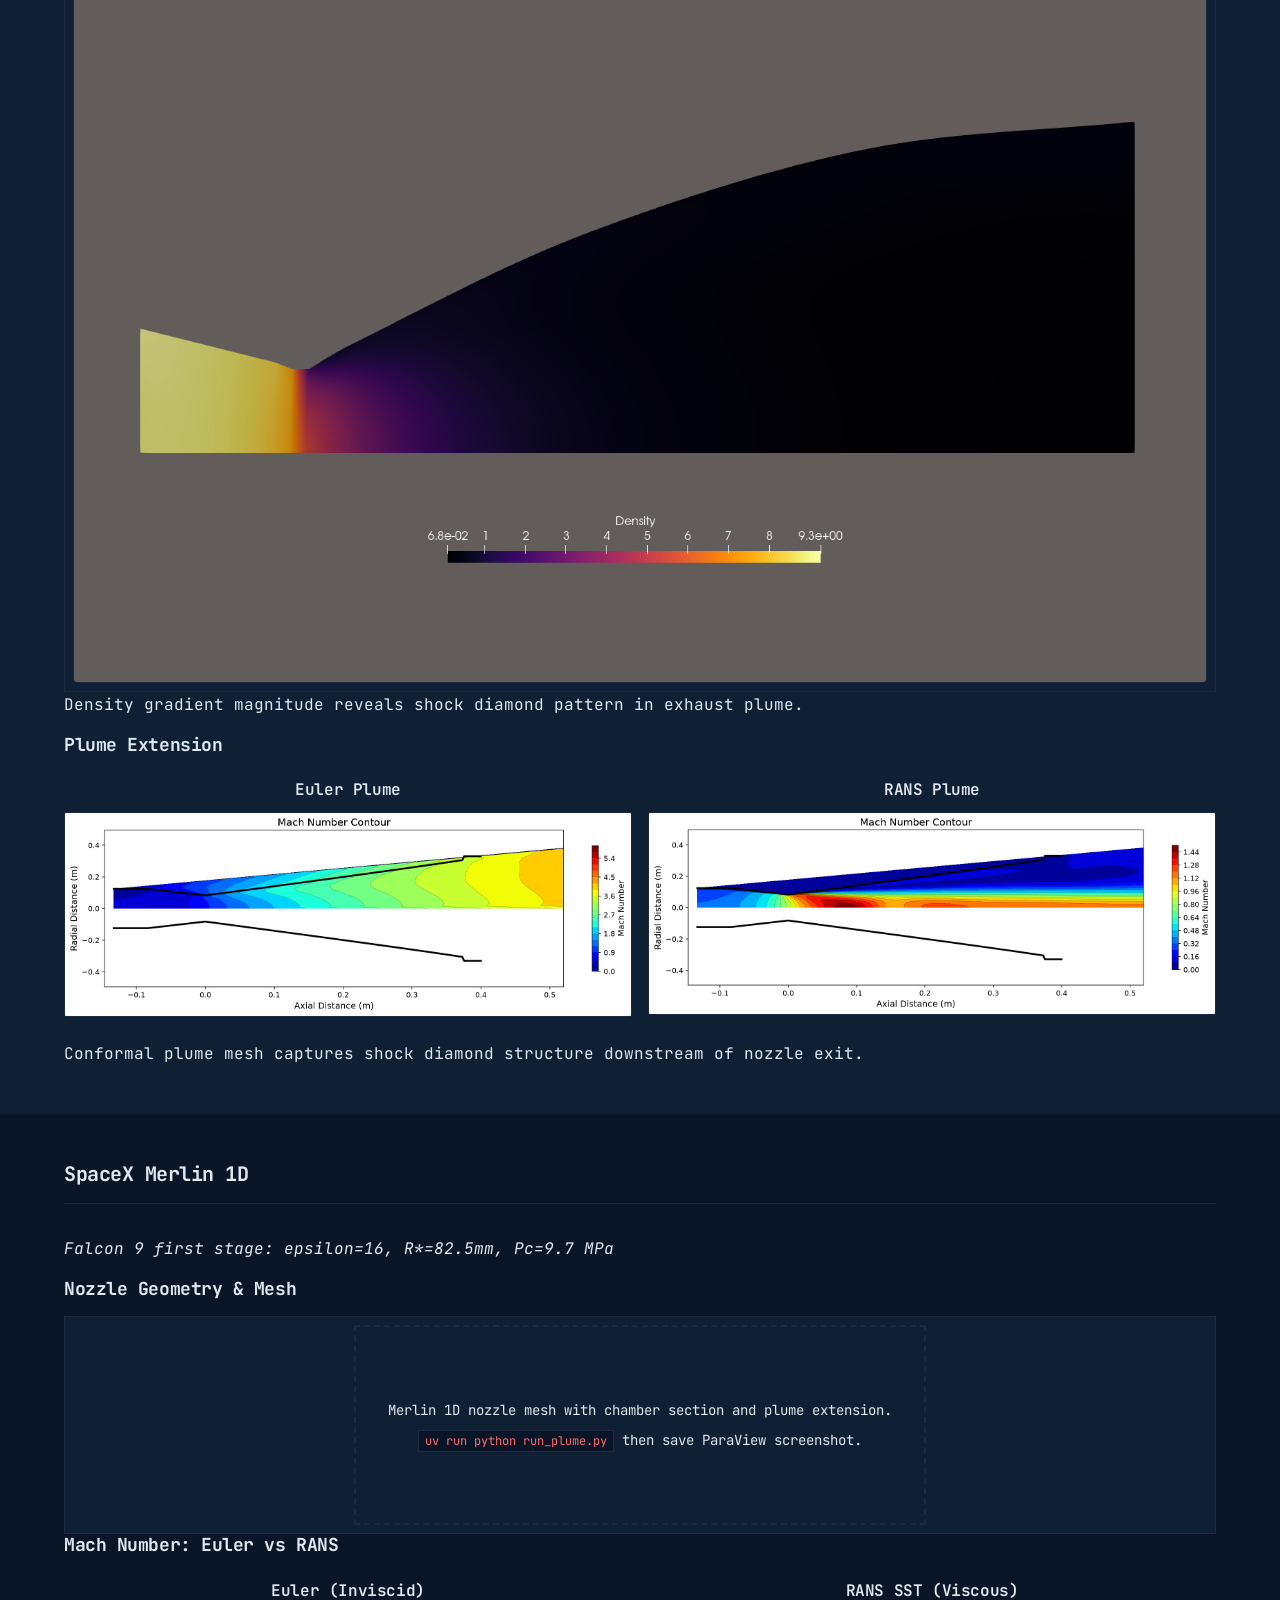
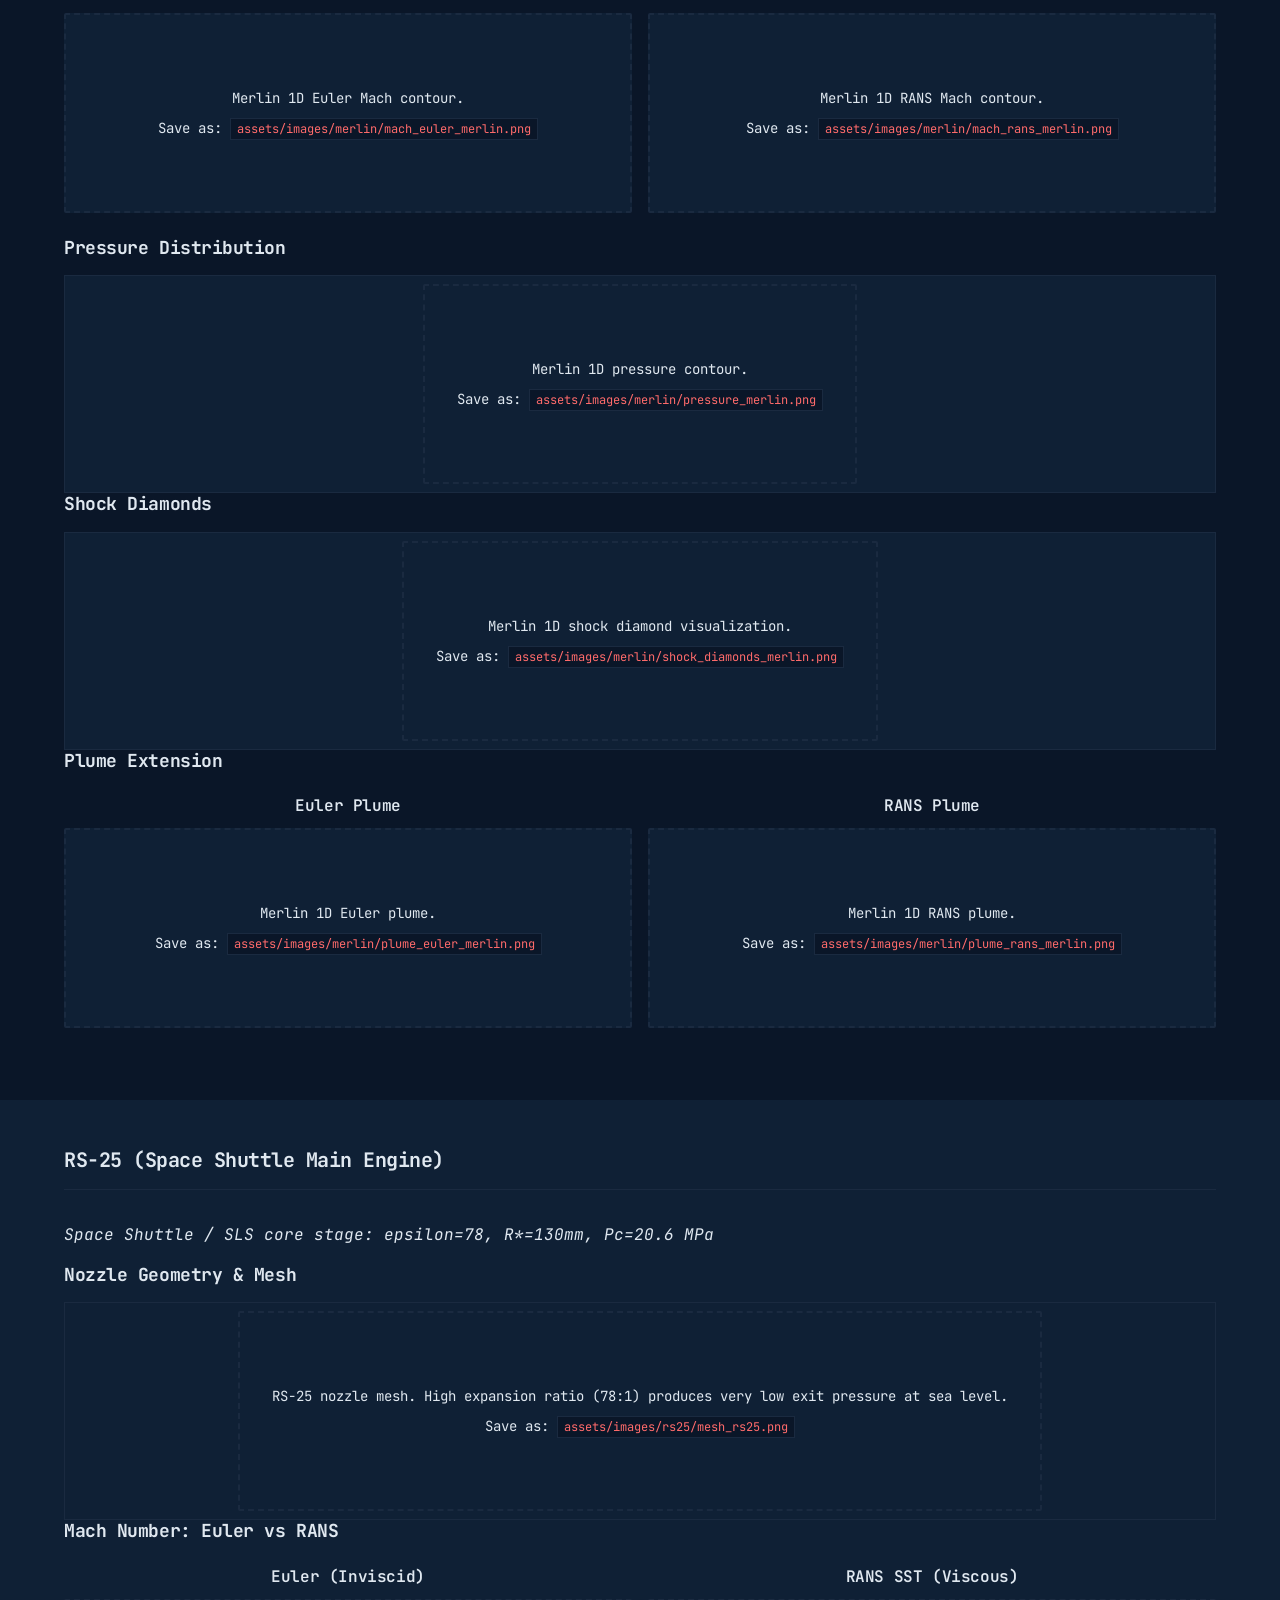
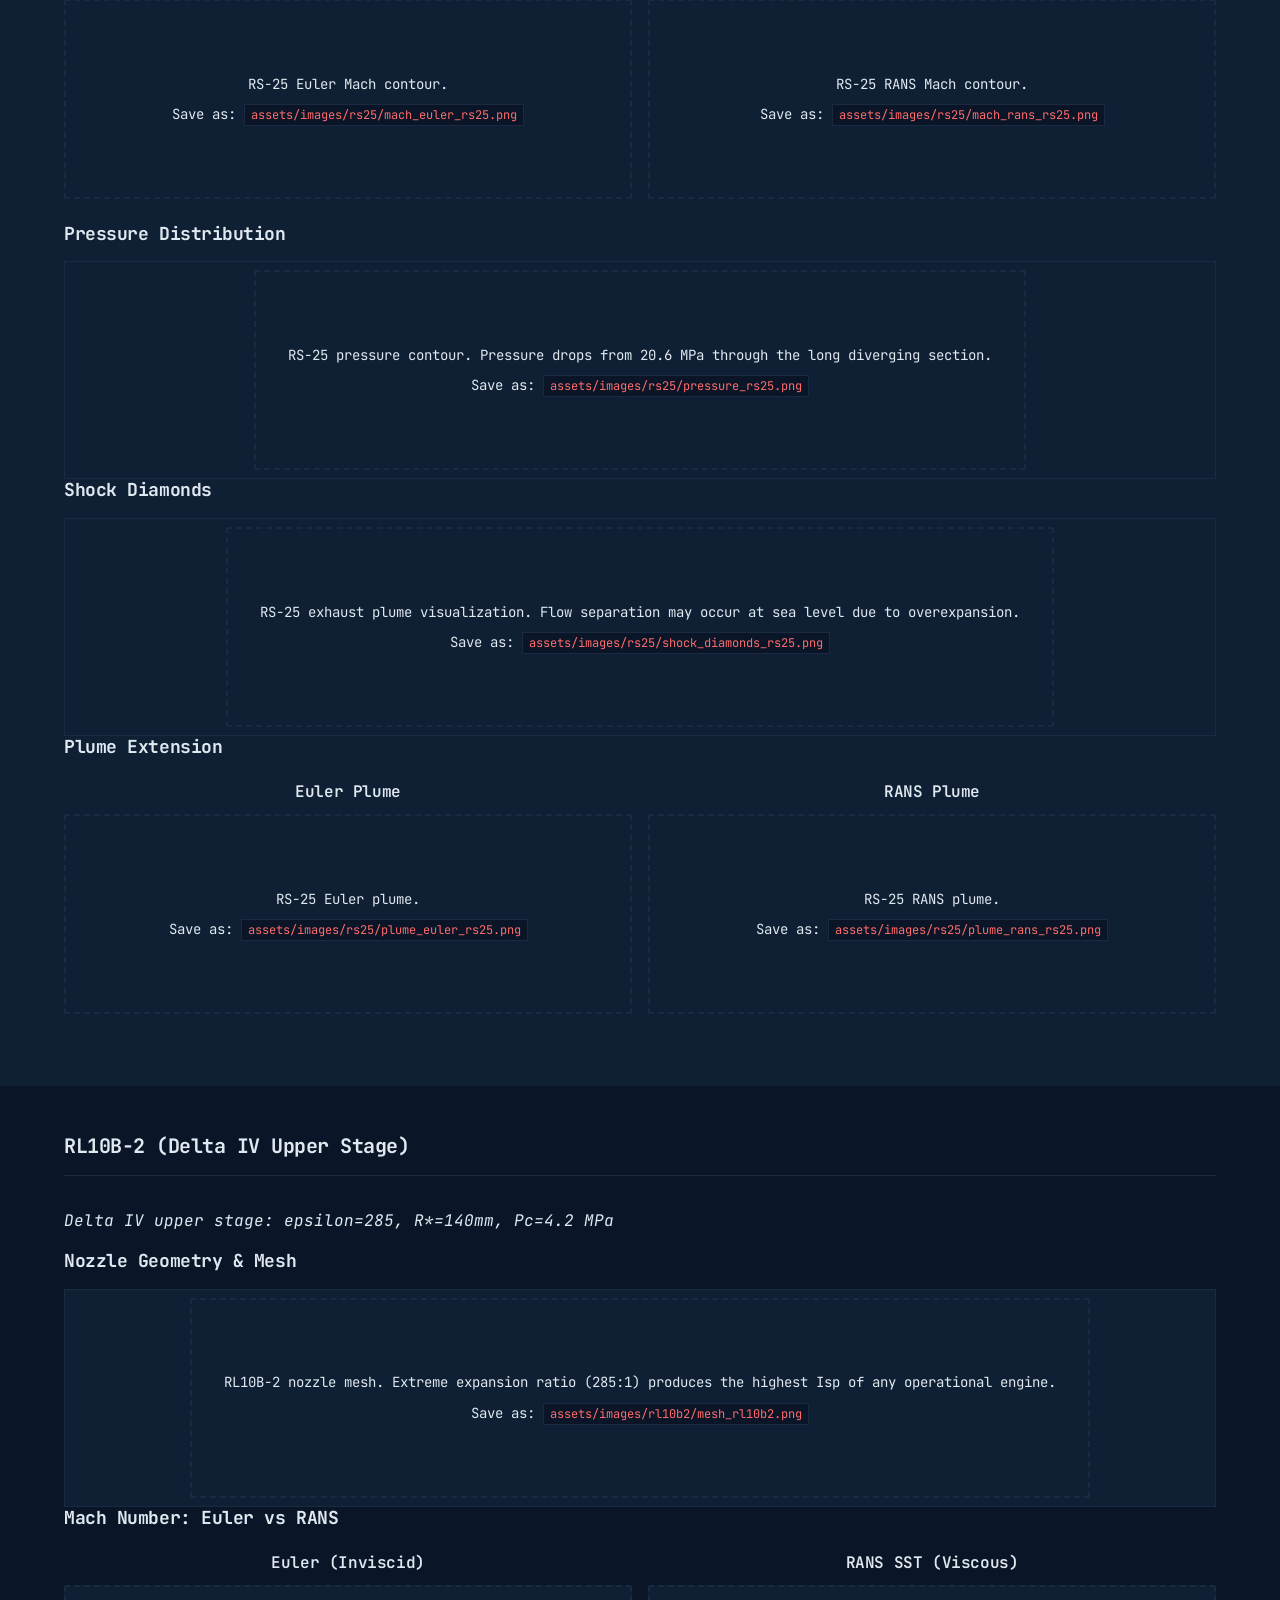
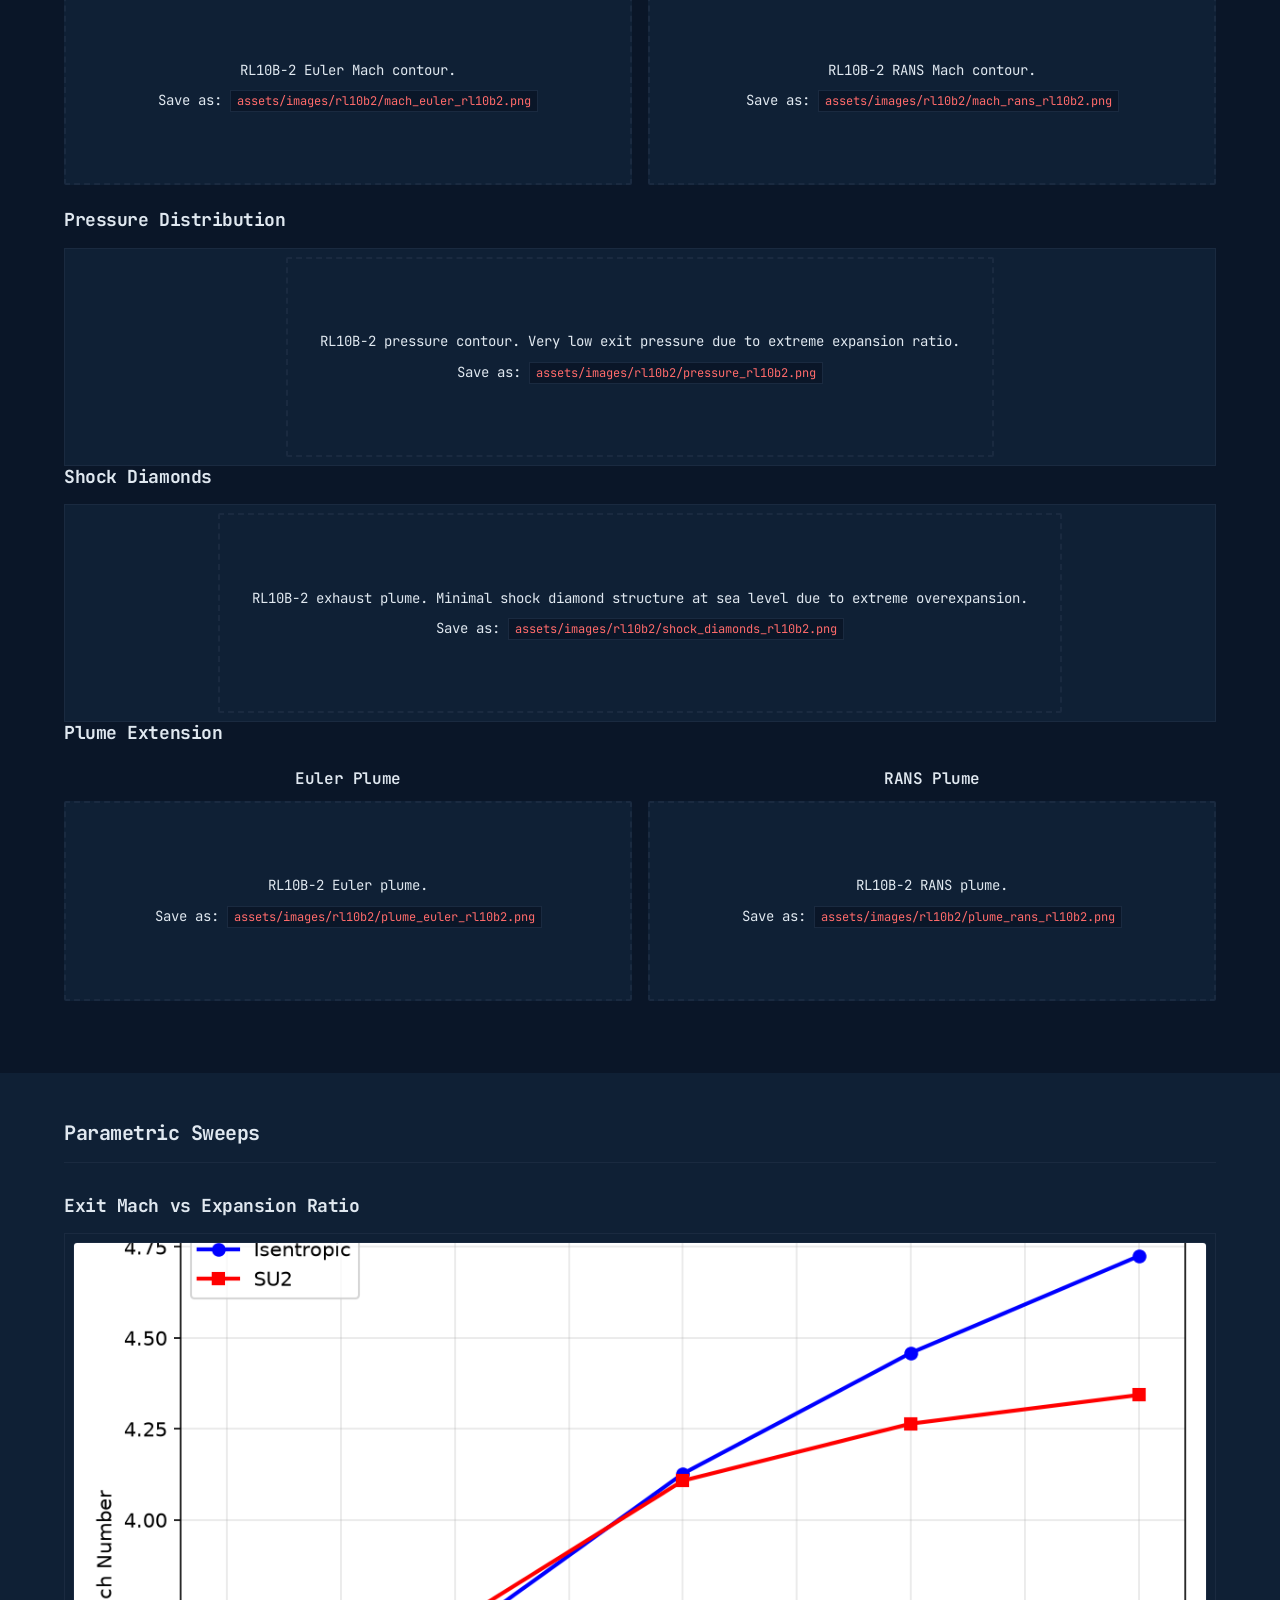
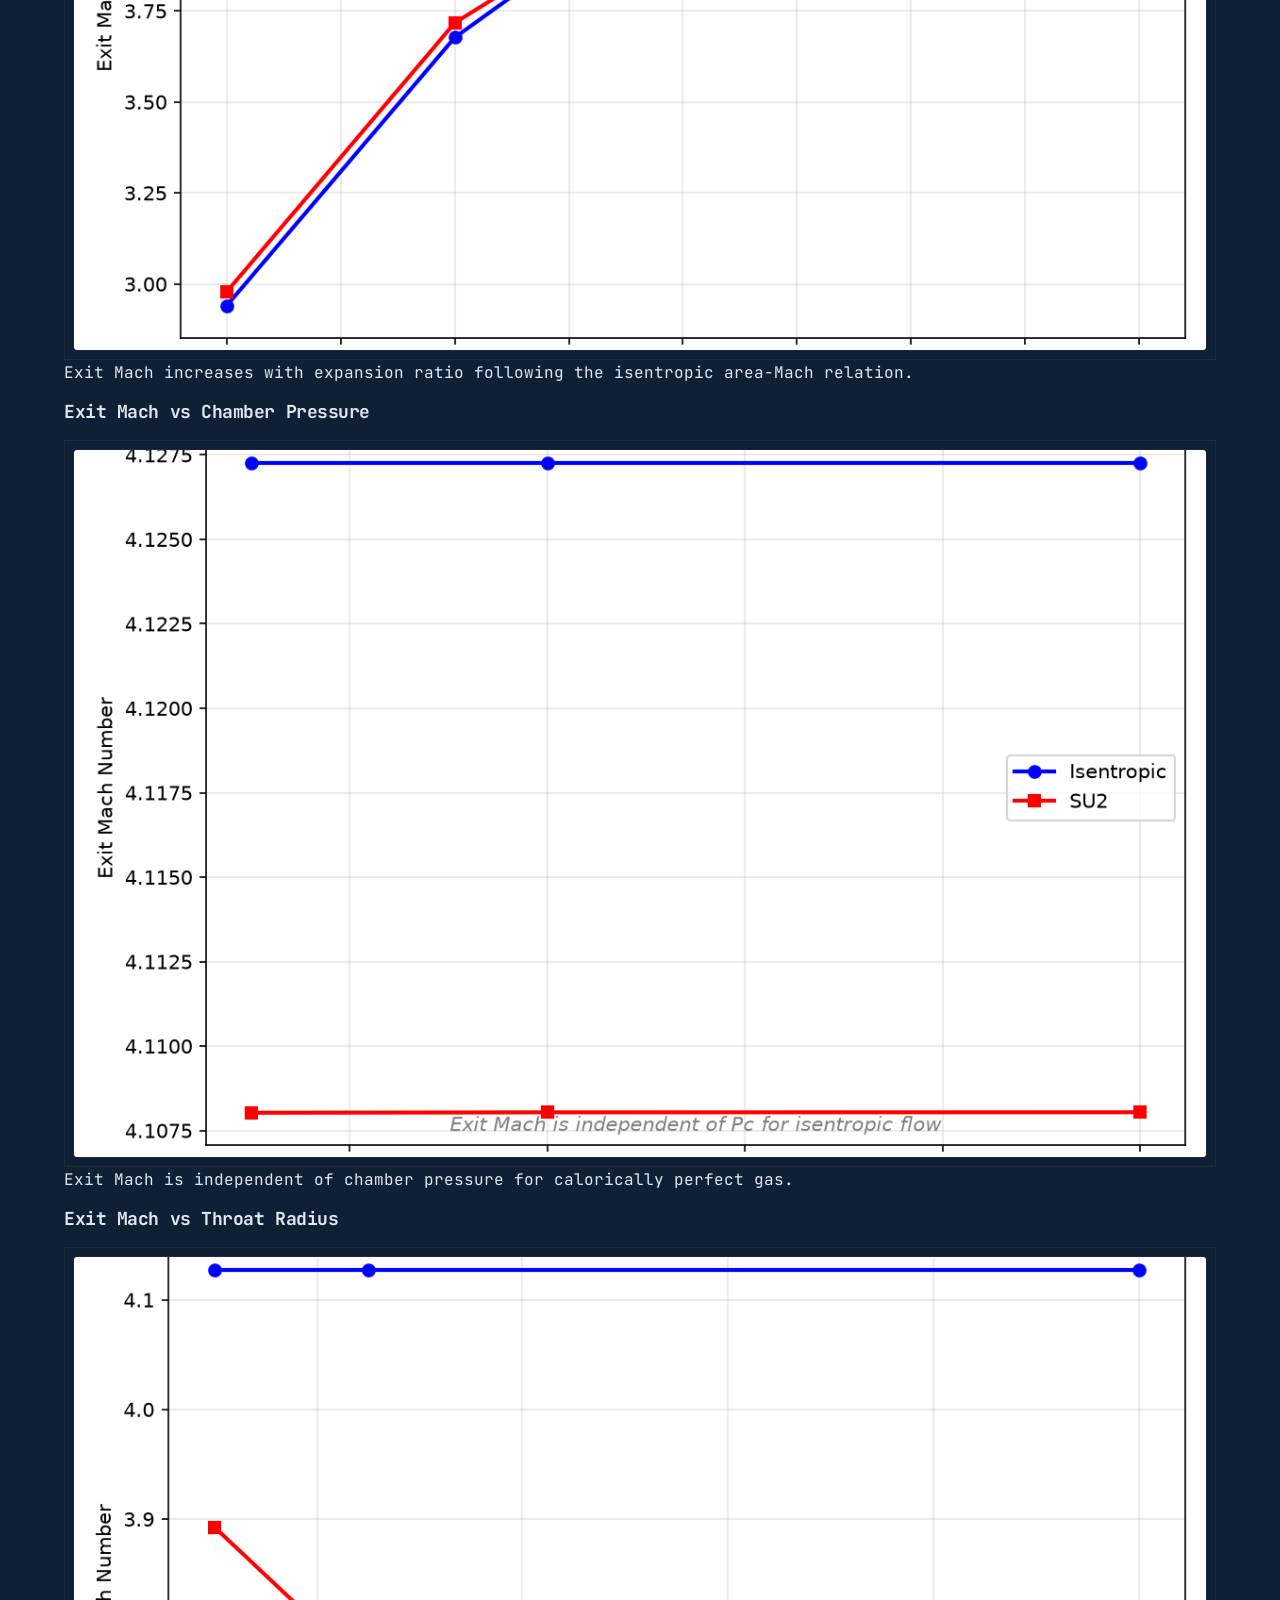
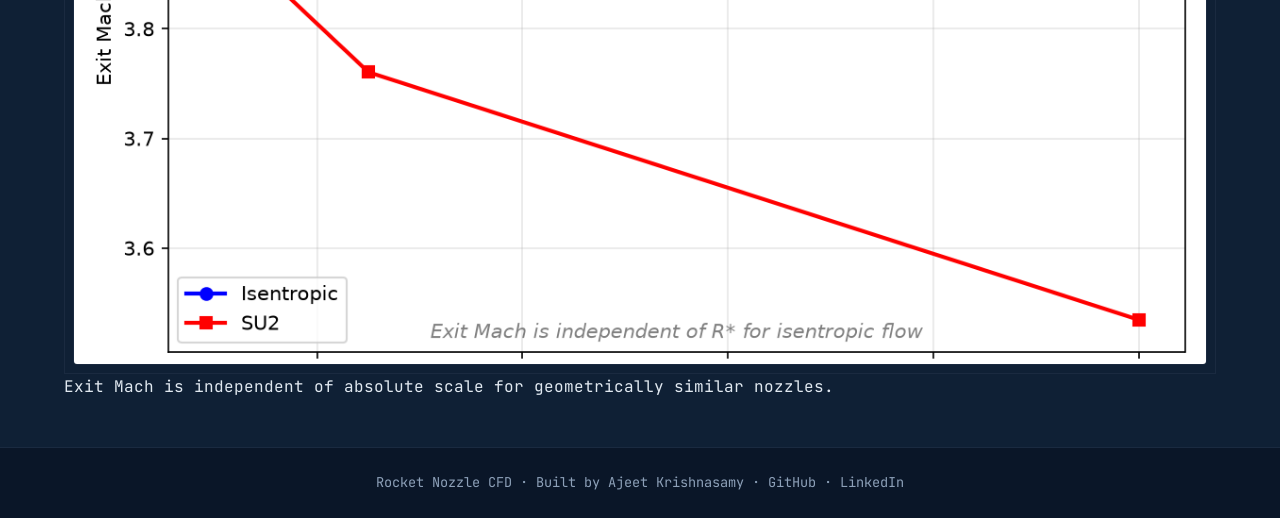
==== commit 84d25f79: "refactor: reorganize images by rocket type with subdirectories Each engine now has: photos/, geometr" ====
--- a/docs/results.html
+++ b/docs/results.html
@@ -107,7 +107,7 @@
 
         <h3>Nozzle Geometry & Mesh</h3>
         <div class="walkthrough-step__media">
-          <img src="assets/images/nozzle_mesh.png" alt="Generic nozzle mesh" loading="lazy">
+          <img src="assets/images/merlin-1d/mesh/nozzle_mesh.png" alt="Generic nozzle mesh" loading="lazy">
         </div>
         <p>Structured O-grid mesh with Rao parabolic bell contour. 60x30 cells with boundary layer refinement.</p>
 
@@ -115,25 +115,25 @@
         <div class="comparison-grid">
           <div class="comparison-grid__item">
             <h4>Euler (Inviscid)</h4>
-            <img src="assets/images/euler/mach_contour_euler.png" alt="Euler Mach contour" loading="lazy">
+            <img src="assets/images/merlin-1d/euler/mach_contour_euler.png" alt="Euler Mach contour" loading="lazy">
             <p>Exit Mach: 4.49</p>
           </div>
           <div class="comparison-grid__item">
             <h4>RANS SST (Viscous)</h4>
-            <img src="assets/images/rans/mach_contour_rans.png" alt="RANS Mach contour" loading="lazy">
+            <img src="assets/images/merlin-1d/rans/mach_contour_rans.png" alt="RANS Mach contour" loading="lazy">
             <p>Exit Mach: 4.10</p>
           </div>
         </div>
 
         <h3>Pressure Distribution</h3>
         <div class="walkthrough-step__media">
-          <img src="assets/images/euler/pressure_contour_euler.png" alt="Pressure contour" loading="lazy">
+          <img src="assets/images/merlin-1d/euler/pressure_contour_euler.png" alt="Pressure contour" loading="lazy">
         </div>
         <p>Static pressure drops from 9.7 MPa (chamber) to 101 kPa (ambient) through the nozzle.</p>
 
         <h3>Shock Diamonds</h3>
         <div class="walkthrough-step__media">
-          <img src="assets/images/euler/shock_diamond_euler.png" alt="Shock diamonds" loading="lazy">
+          <img src="assets/images/merlin-1d/euler/shock_diamond_euler.png" alt="Shock diamonds" loading="lazy">
         </div>
         <p>Density gradient magnitude reveals shock diamond pattern in exhaust plume.</p>
 
@@ -141,11 +141,11 @@
         <div class="comparison-grid">
           <div class="comparison-grid__item">
             <h4>Euler Plume</h4>
-            <img src="assets/images/euler/plume_euler_generic.png" alt="Euler plume" loading="lazy">
+            <img src="assets/images/merlin-1d/euler/plume_euler_generic.png" alt="Euler plume" loading="lazy">
           </div>
           <div class="comparison-grid__item">
             <h4>RANS Plume</h4>
-            <img src="assets/images/rans/plume_rans_generic.png" alt="RANS plume" loading="lazy">
+            <img src="assets/images/merlin-1d/rans/plume_rans_generic.png" alt="RANS plume" loading="lazy">
           </div>
         </div>
         <p>Conformal plume mesh captures shock diamond structure downstream of nozzle exit.</p>
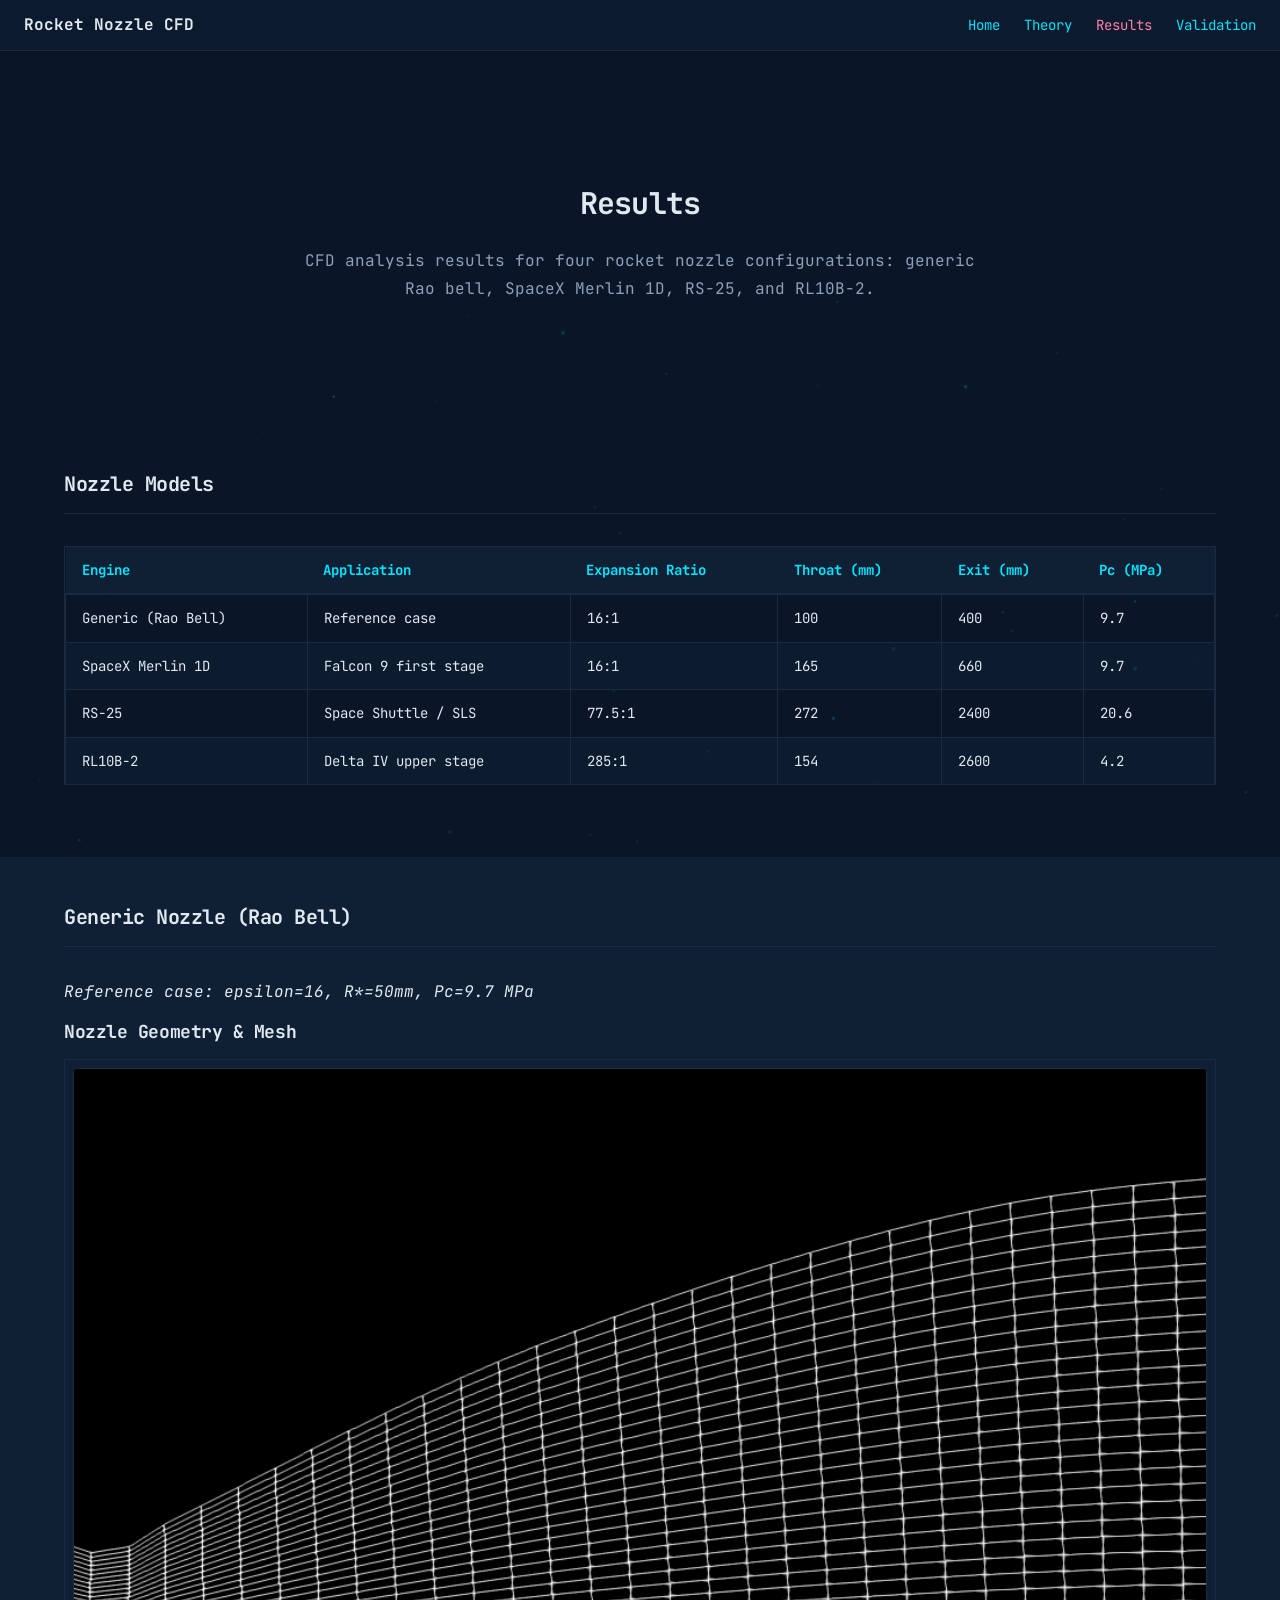
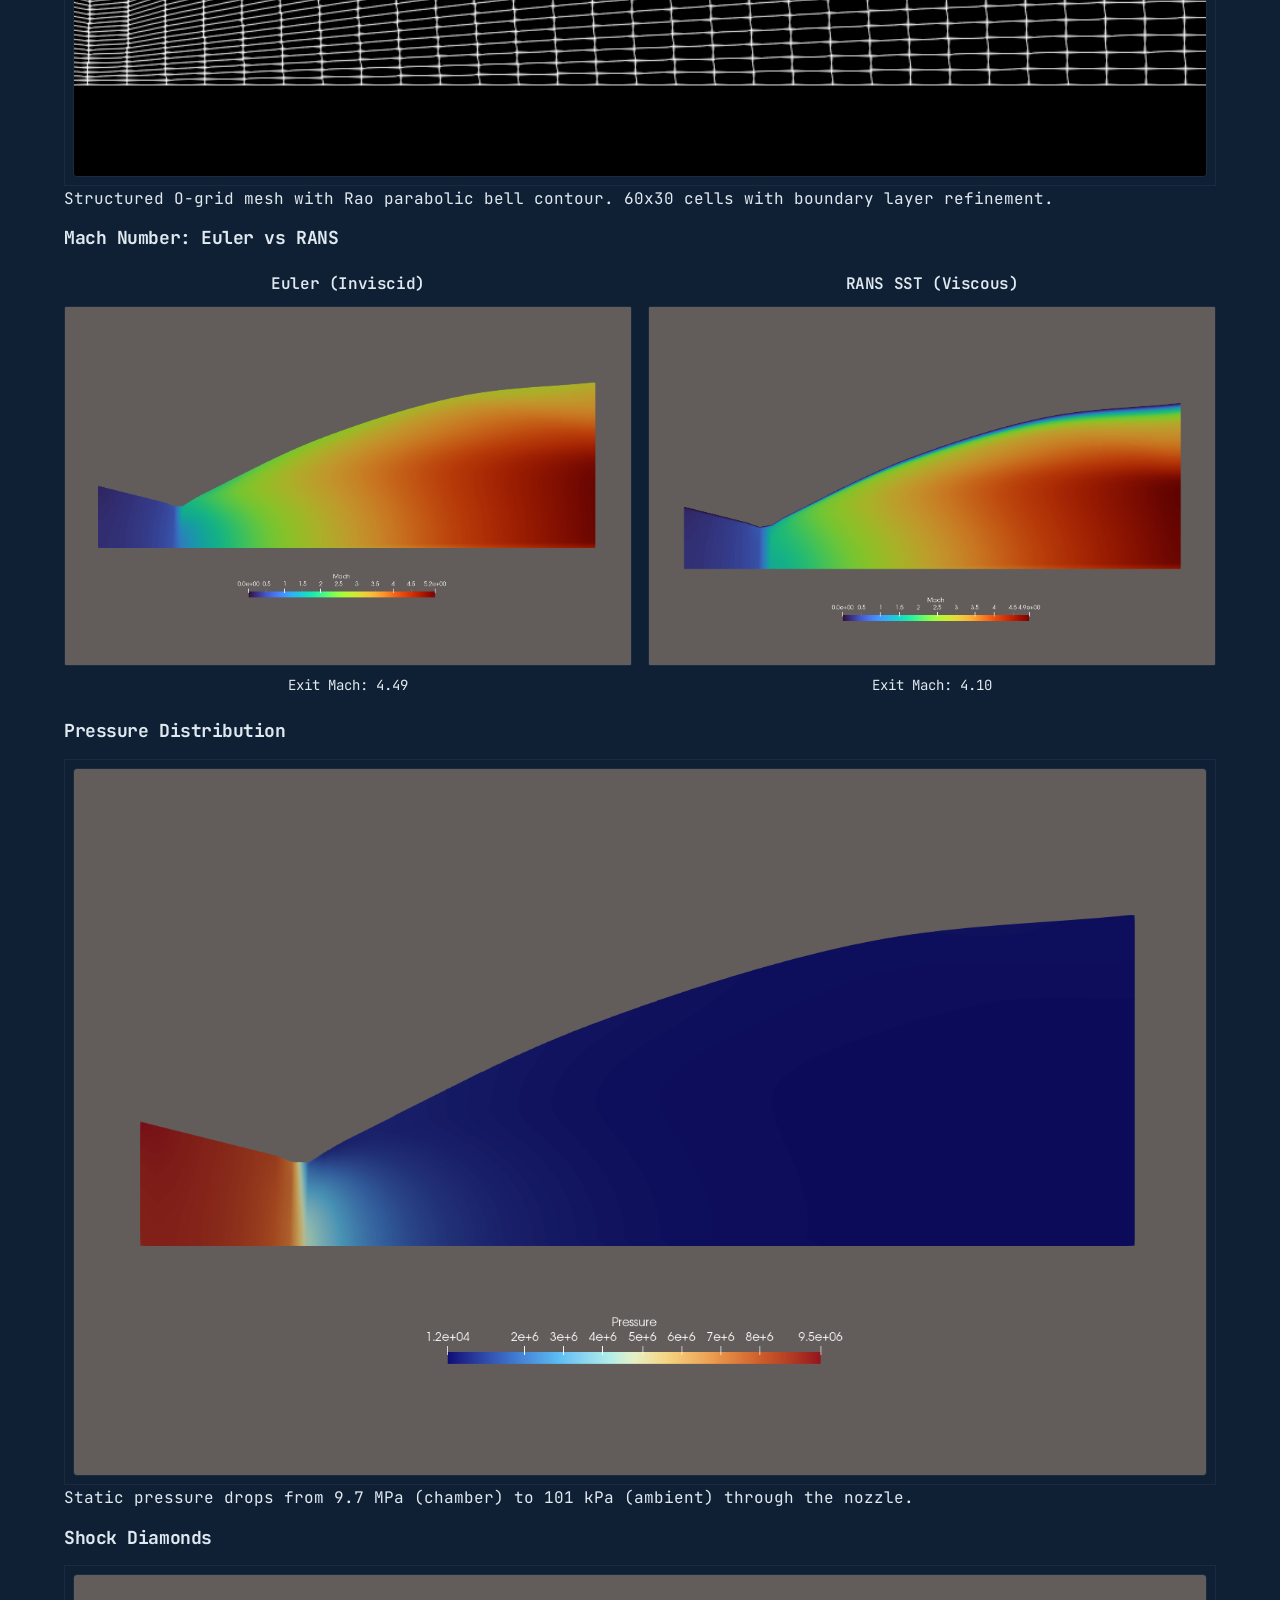
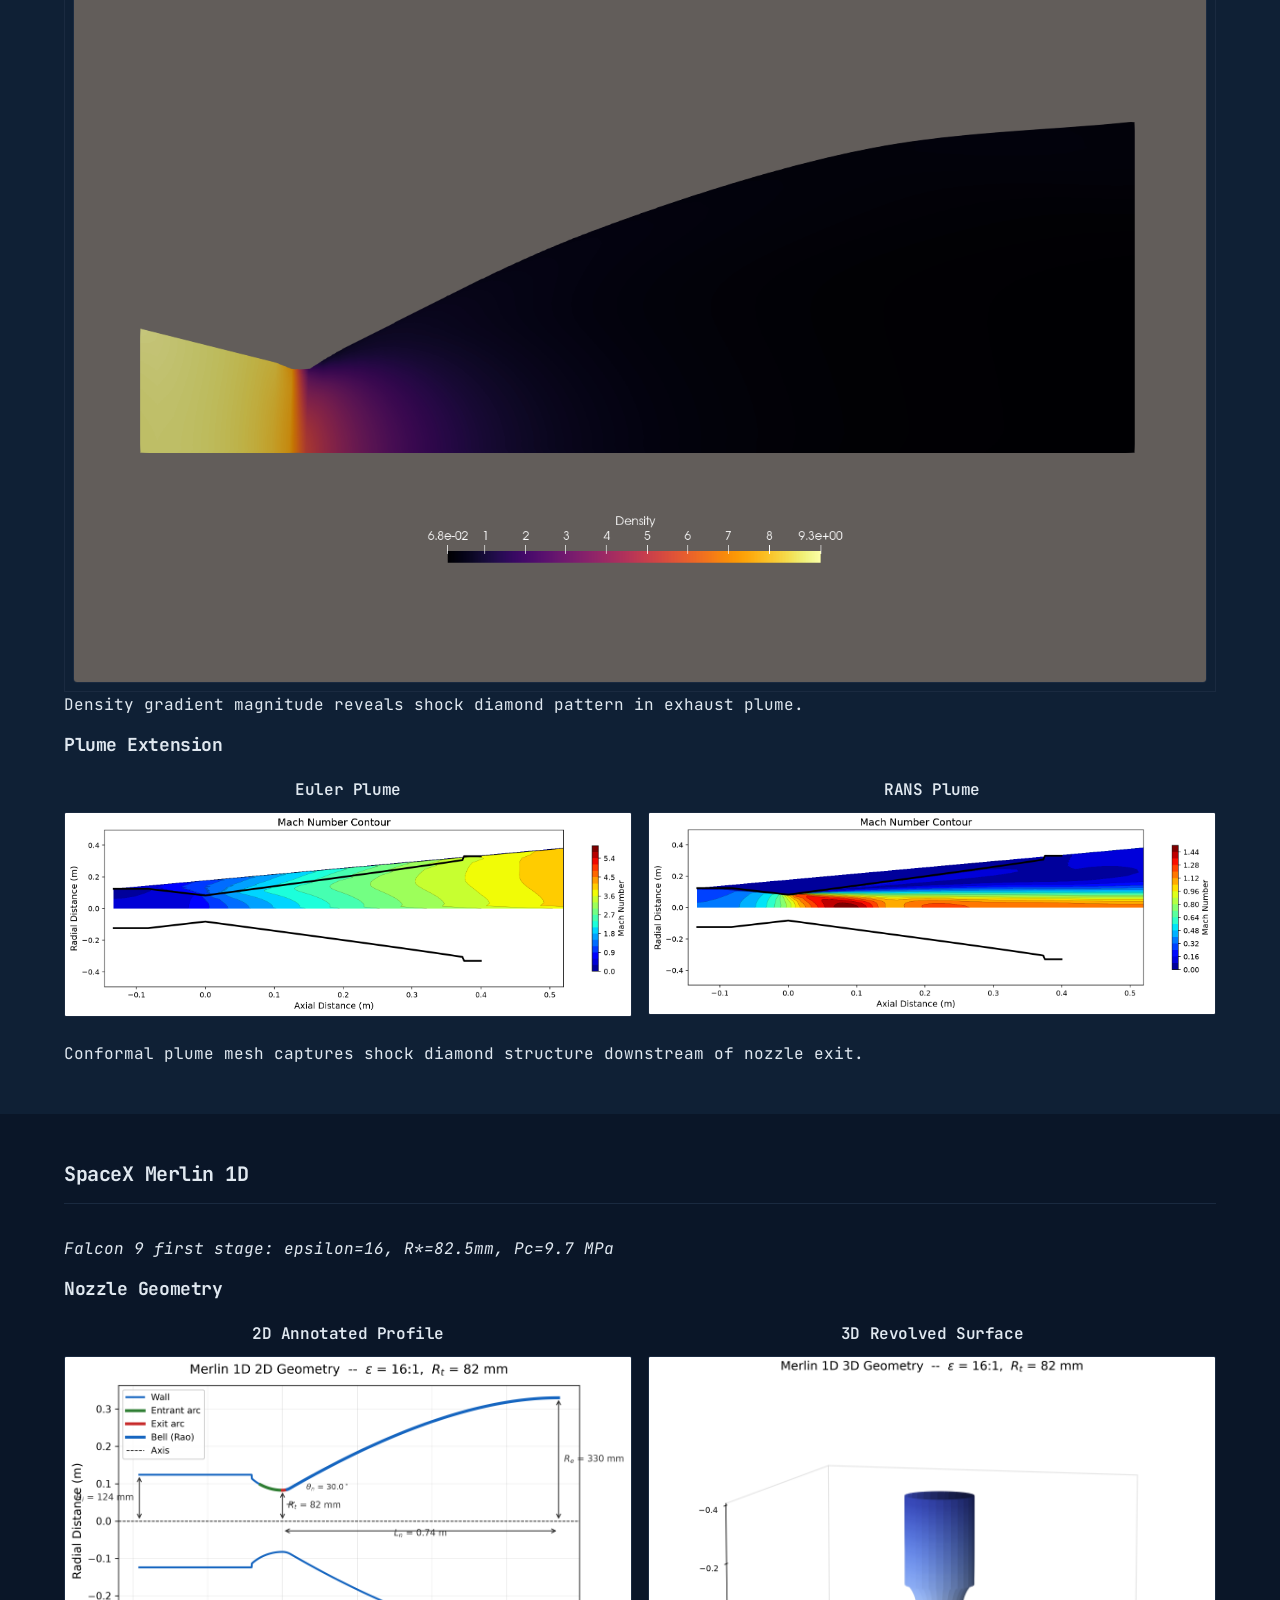
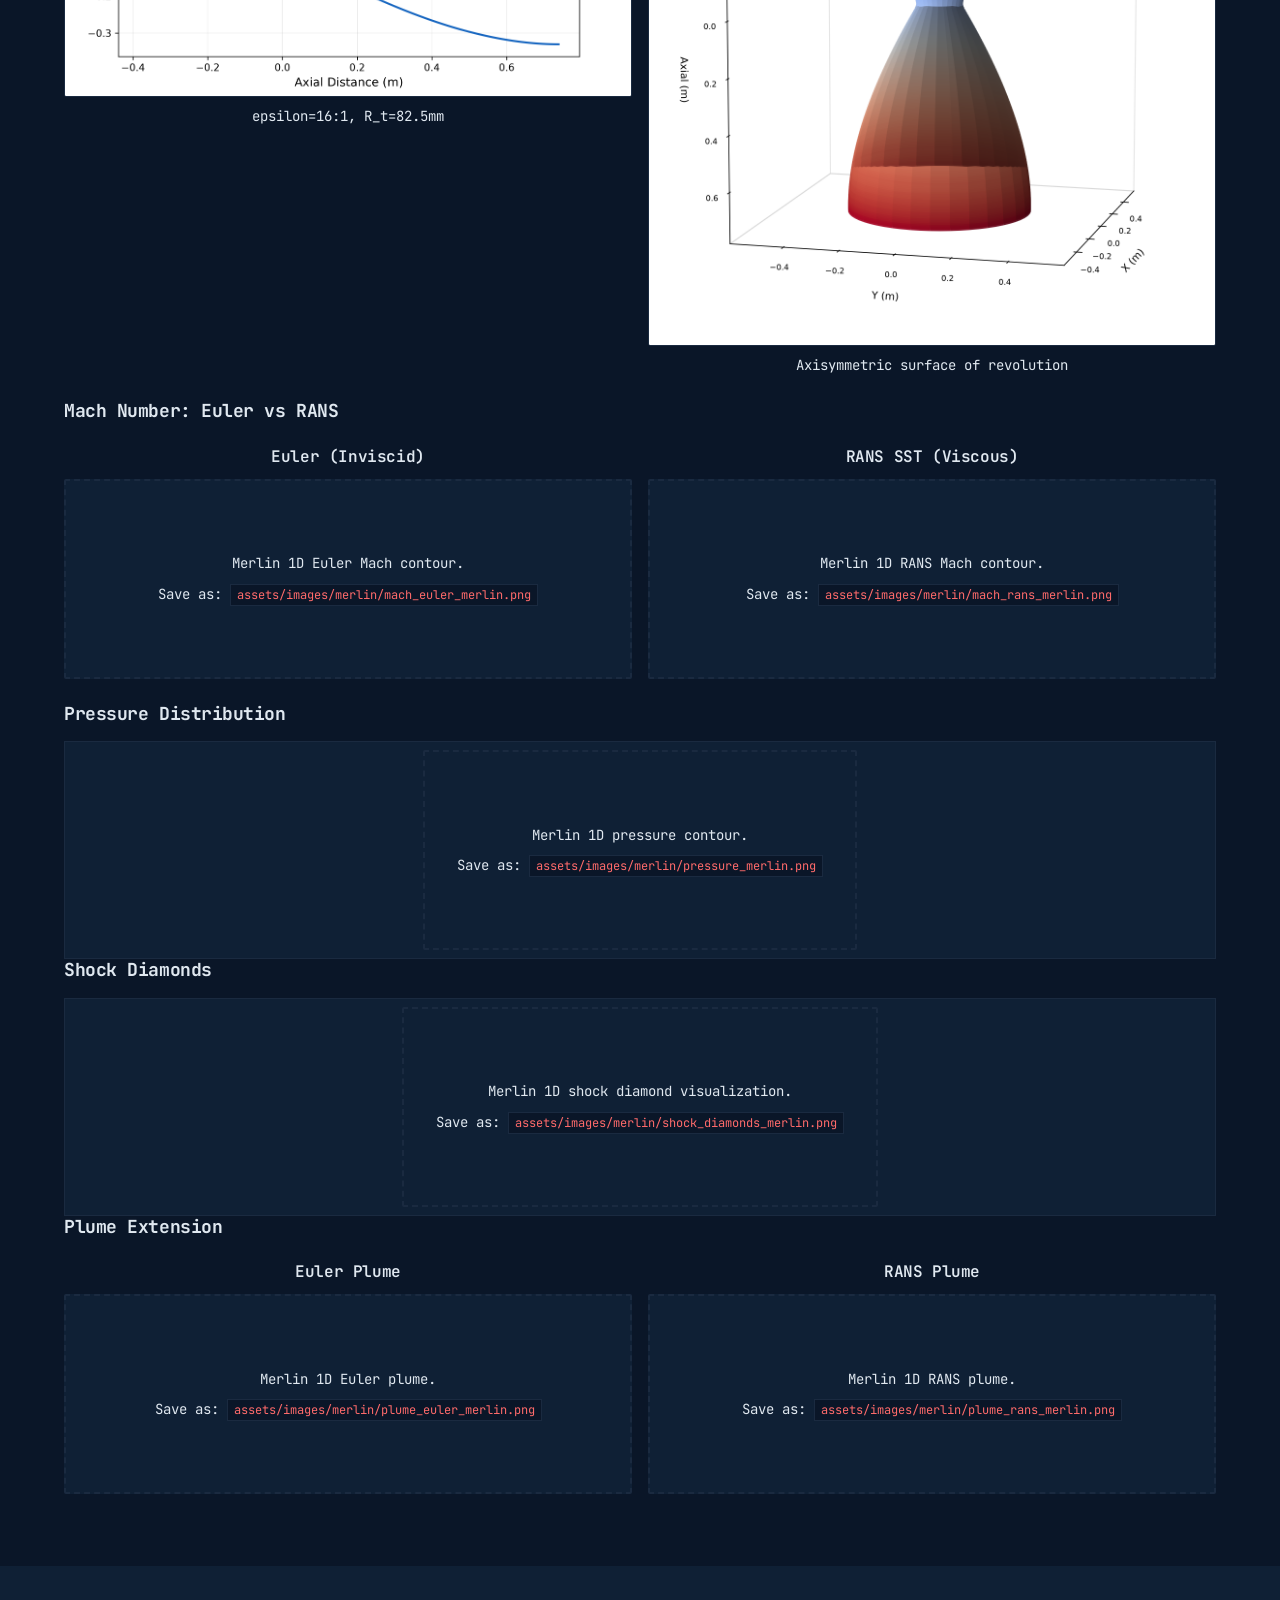
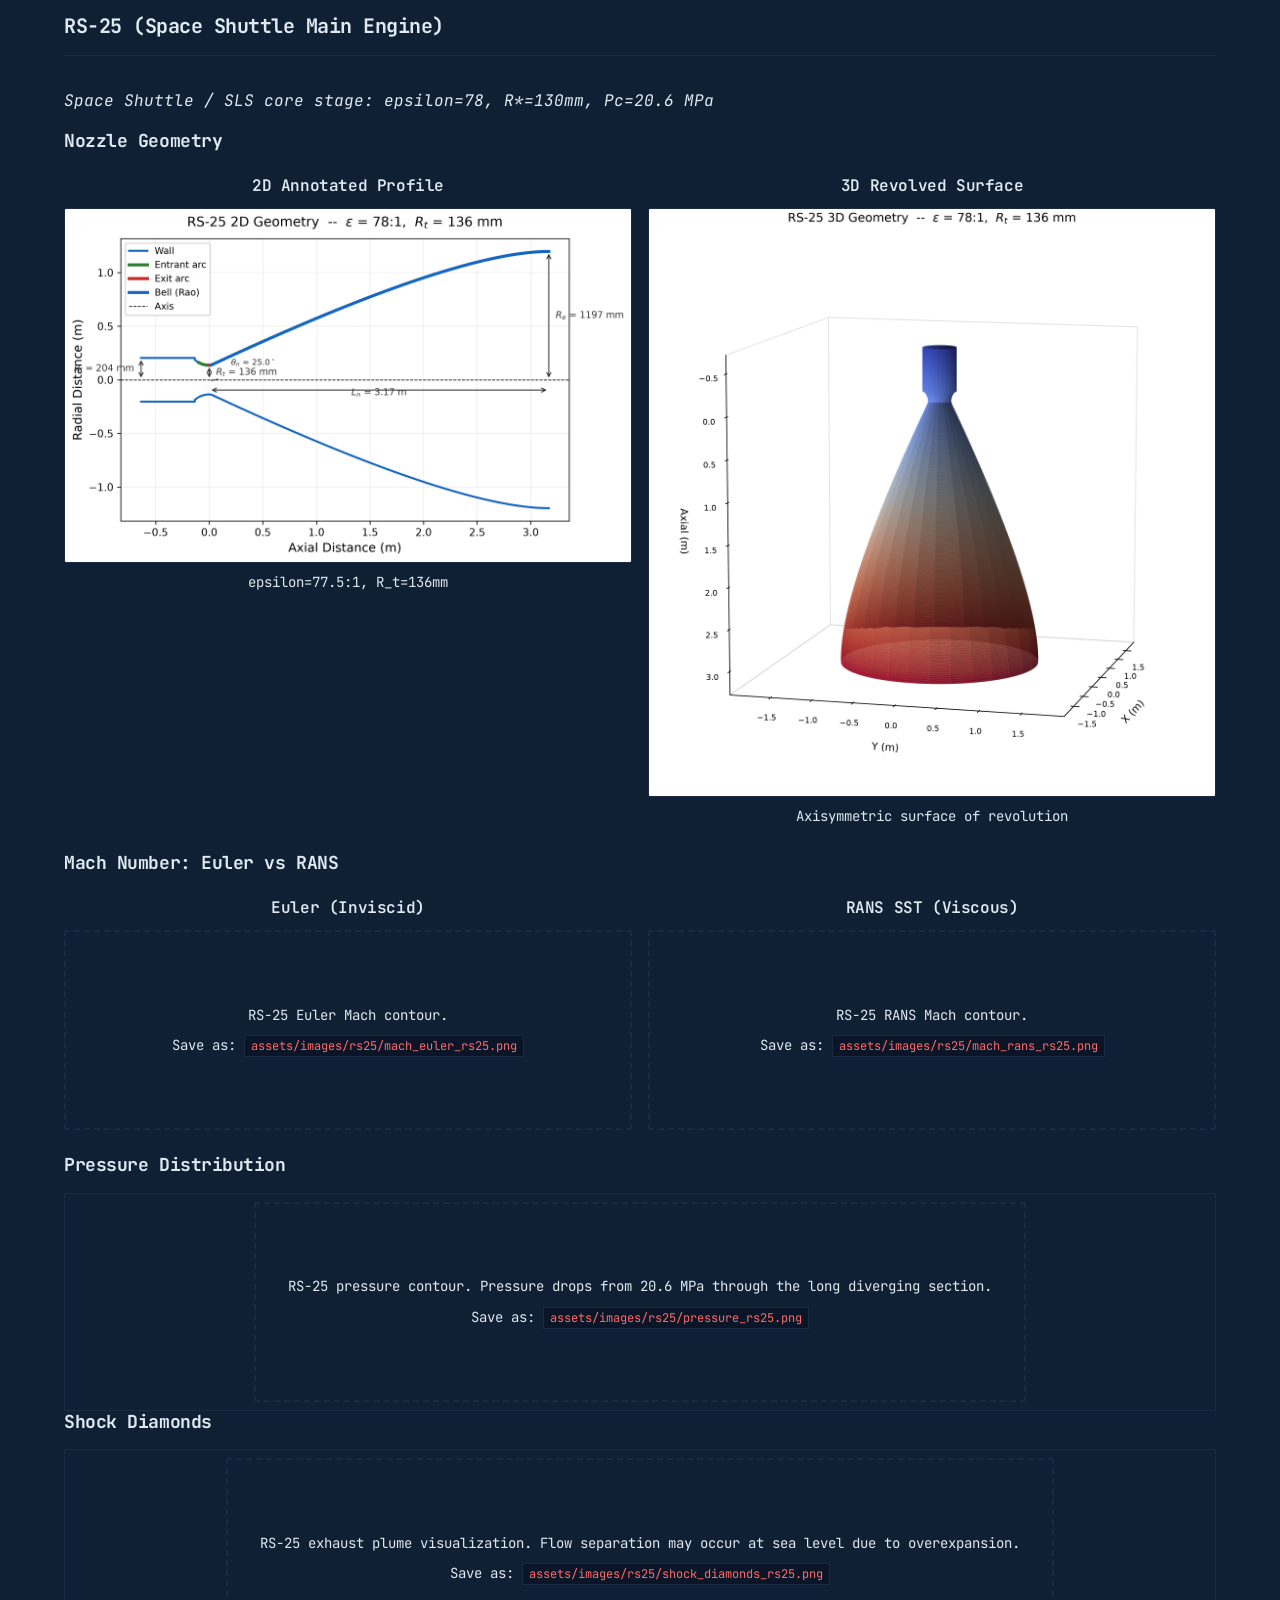
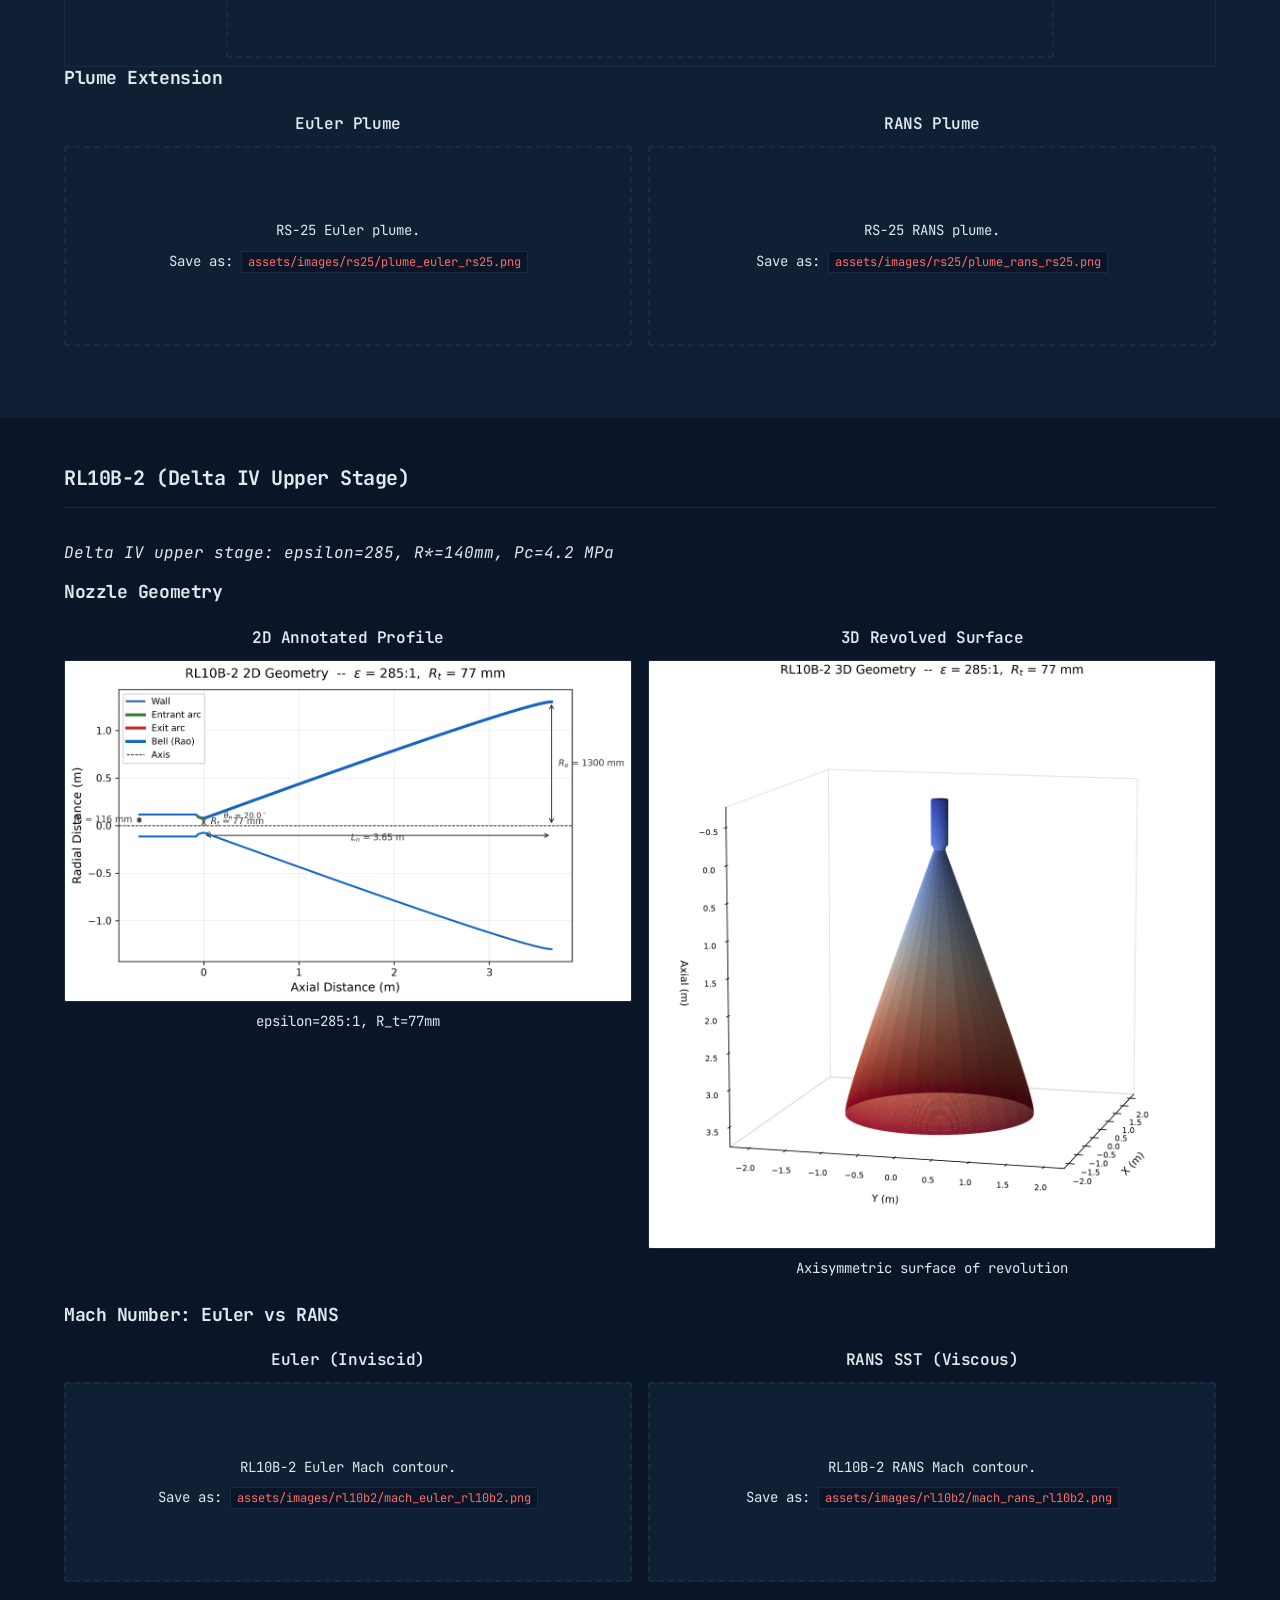
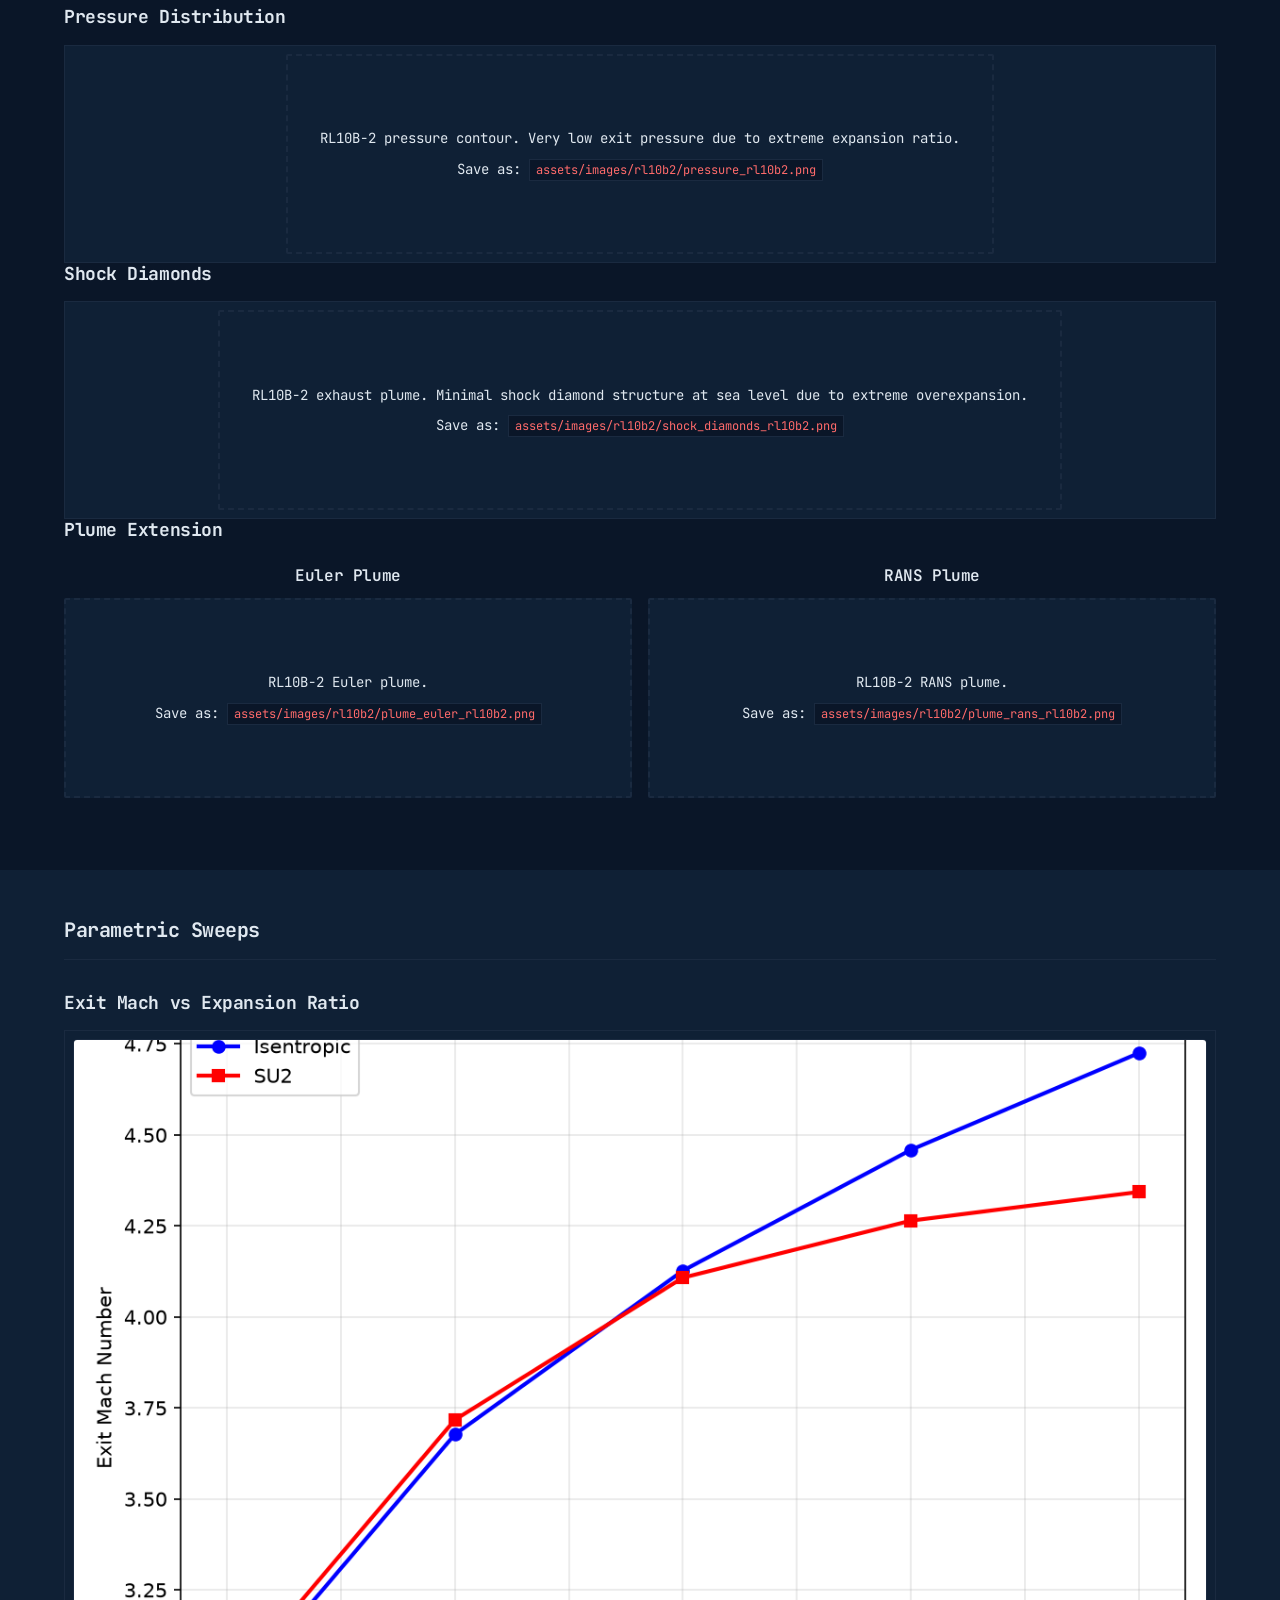
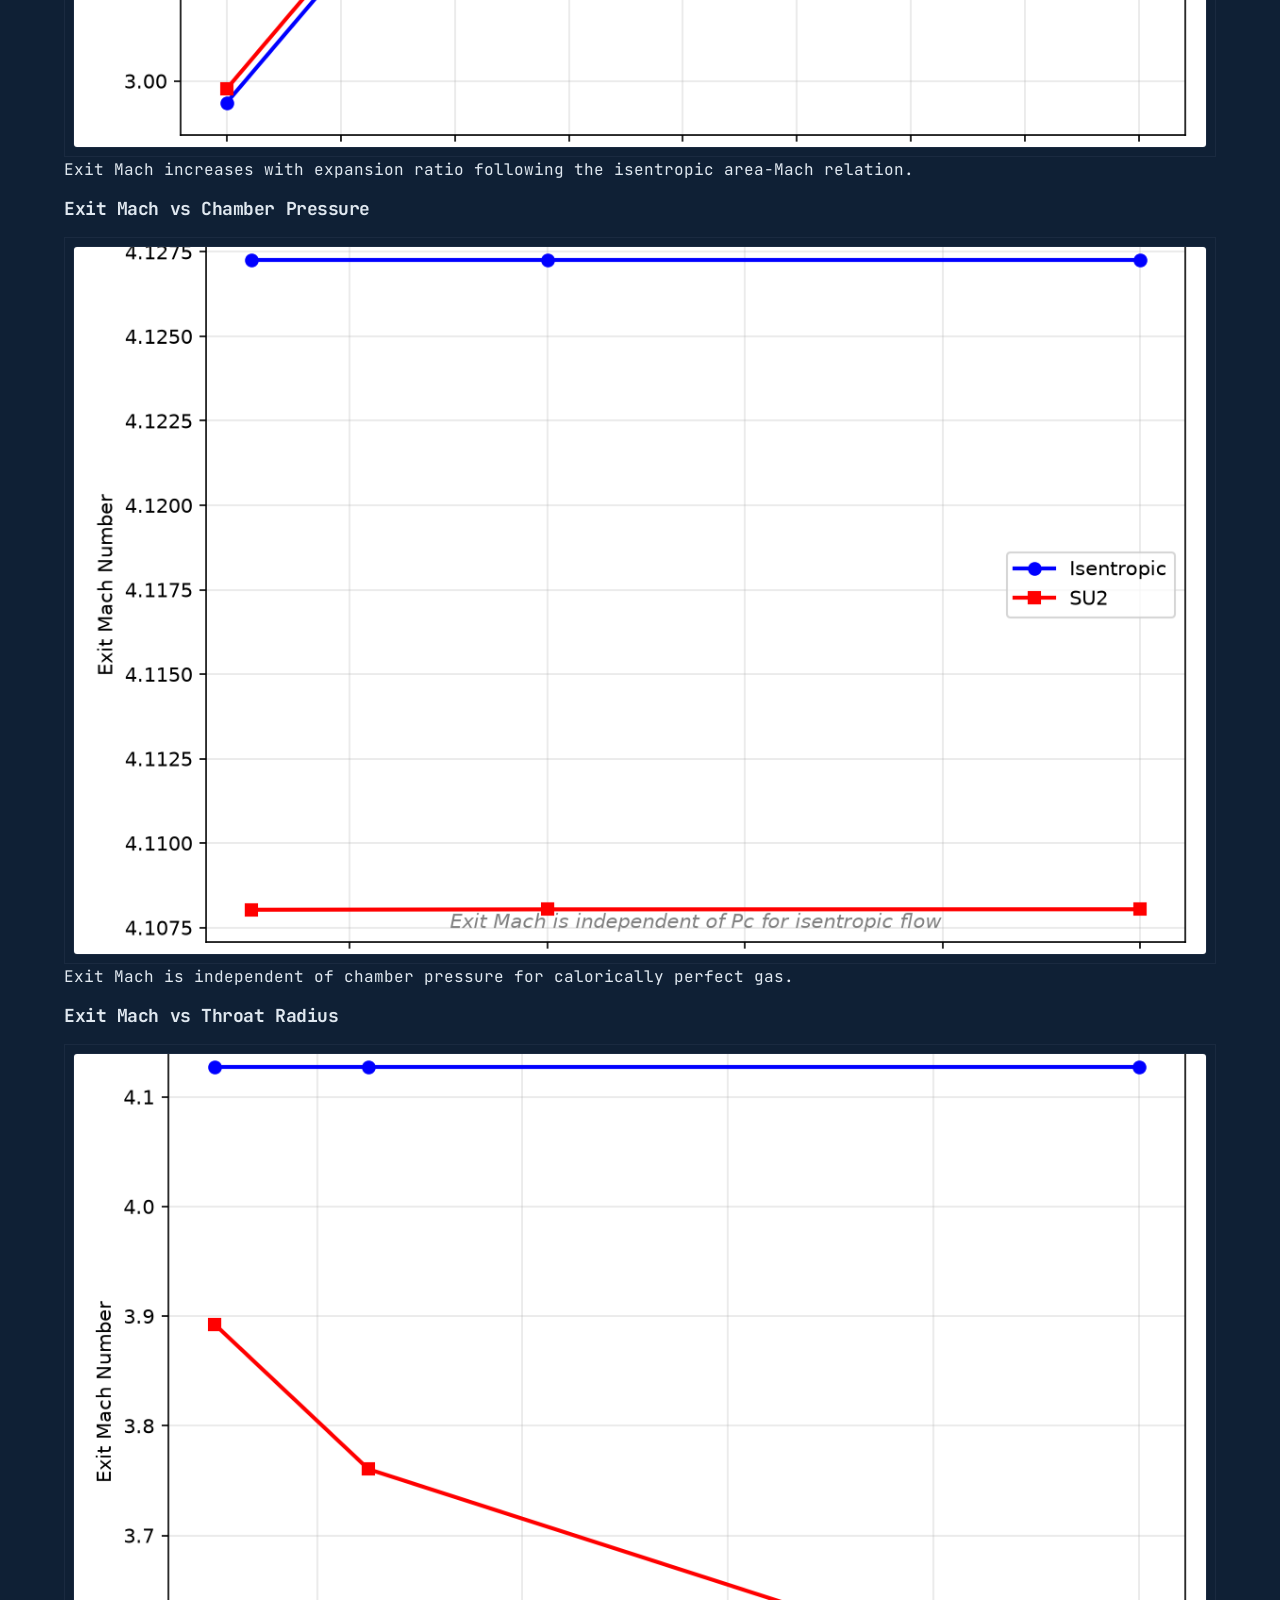
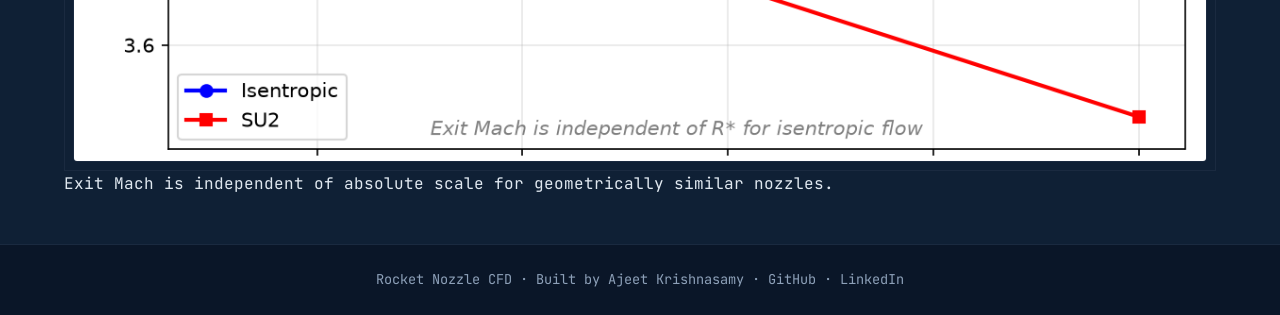
==== commit 27c6e4f6: "fix: alignment, titles, annotations, website, README - Fix mesh.py, viz, run scripts to use computed" ====
--- a/docs/results.html
+++ b/docs/results.html
@@ -80,8 +80,8 @@
               <tr>
                 <td>RS-25</td>
                 <td>Space Shuttle / SLS</td>
-                <td>78:1</td>
-                <td>260</td>
+                <td>77.5:1</td>
+                <td>272</td>
                 <td>2400</td>
                 <td>20.6</td>
               </tr>
@@ -89,7 +89,7 @@
                 <td>RL10B-2</td>
                 <td>Delta IV upper stage</td>
                 <td>285:1</td>
-                <td>280</td>
+                <td>154</td>
                 <td>2600</td>
                 <td>4.2</td>
               </tr>
@@ -158,12 +158,17 @@
         <h2 class="section-title">SpaceX Merlin 1D</h2>
         <p><em>Falcon 9 first stage: epsilon=16, R*=82.5mm, Pc=9.7 MPa</em></p>
 
-        <h3>Nozzle Geometry & Mesh</h3>
-        <!-- PLACEHOLDER: Merlin 1D mesh -->
-        <div class="walkthrough-step__media">
-          <div class="placeholder-box">
-            <p>Merlin 1D nozzle mesh with chamber section and plume extension.</p>
-            <p><code>uv run python run_plume.py</code> then save ParaView screenshot.</p>
+        <h3>Nozzle Geometry</h3>
+        <div class="comparison-grid">
+          <div class="comparison-grid__item">
+            <h4>2D Annotated Profile</h4>
+            <img src="assets/images/merlin-1d/geometry/merlin-1d_geometry.png" alt="Merlin 1D 2D nozzle geometry" loading="lazy">
+            <p>epsilon=16:1, R_t=82.5mm</p>
+          </div>
+          <div class="comparison-grid__item">
+            <h4>3D Revolved Surface</h4>
+            <img src="assets/images/merlin-1d/geometry/merlin-1d_3d.png" alt="Merlin 1D 3D nozzle geometry" loading="lazy">
+            <p>Axisymmetric surface of revolution</p>
           </div>
         </div>
 
@@ -231,12 +236,17 @@
         <h2 class="section-title">RS-25 (Space Shuttle Main Engine)</h2>
         <p><em>Space Shuttle / SLS core stage: epsilon=78, R*=130mm, Pc=20.6 MPa</em></p>
 
-        <h3>Nozzle Geometry & Mesh</h3>
-        <!-- PLACEHOLDER: RS-25 mesh -->
-        <div class="walkthrough-step__media">
-          <div class="placeholder-box">
-            <p>RS-25 nozzle mesh. High expansion ratio (78:1) produces very low exit pressure at sea level.</p>
-            <p>Save as: <code>assets/images/rs25/mesh_rs25.png</code></p>
+        <h3>Nozzle Geometry</h3>
+        <div class="comparison-grid">
+          <div class="comparison-grid__item">
+            <h4>2D Annotated Profile</h4>
+            <img src="assets/images/rs-25/geometry/rs-25_geometry.png" alt="RS-25 2D nozzle geometry" loading="lazy">
+            <p>epsilon=77.5:1, R_t=136mm</p>
+          </div>
+          <div class="comparison-grid__item">
+            <h4>3D Revolved Surface</h4>
+            <img src="assets/images/rs-25/geometry/rs-25_3d.png" alt="RS-25 3D nozzle geometry" loading="lazy">
+            <p>Axisymmetric surface of revolution</p>
           </div>
         </div>
 
@@ -304,12 +314,17 @@
         <h2 class="section-title">RL10B-2 (Delta IV Upper Stage)</h2>
         <p><em>Delta IV upper stage: epsilon=285, R*=140mm, Pc=4.2 MPa</em></p>
 
-        <h3>Nozzle Geometry & Mesh</h3>
-        <!-- PLACEHOLDER: RL10B-2 mesh -->
-        <div class="walkthrough-step__media">
-          <div class="placeholder-box">
-            <p>RL10B-2 nozzle mesh. Extreme expansion ratio (285:1) produces the highest Isp of any operational engine.</p>
-            <p>Save as: <code>assets/images/rl10b2/mesh_rl10b2.png</code></p>
+        <h3>Nozzle Geometry</h3>
+        <div class="comparison-grid">
+          <div class="comparison-grid__item">
+            <h4>2D Annotated Profile</h4>
+            <img src="assets/images/rl10B-2/geometry/rl10B-2_geometry.png" alt="RL10B-2 2D nozzle geometry" loading="lazy">
+            <p>epsilon=285:1, R_t=77mm</p>
+          </div>
+          <div class="comparison-grid__item">
+            <h4>3D Revolved Surface</h4>
+            <img src="assets/images/rl10B-2/geometry/rl10B-2_3d.png" alt="RL10B-2 3D nozzle geometry" loading="lazy">
+            <p>Axisymmetric surface of revolution</p>
           </div>
         </div>
 
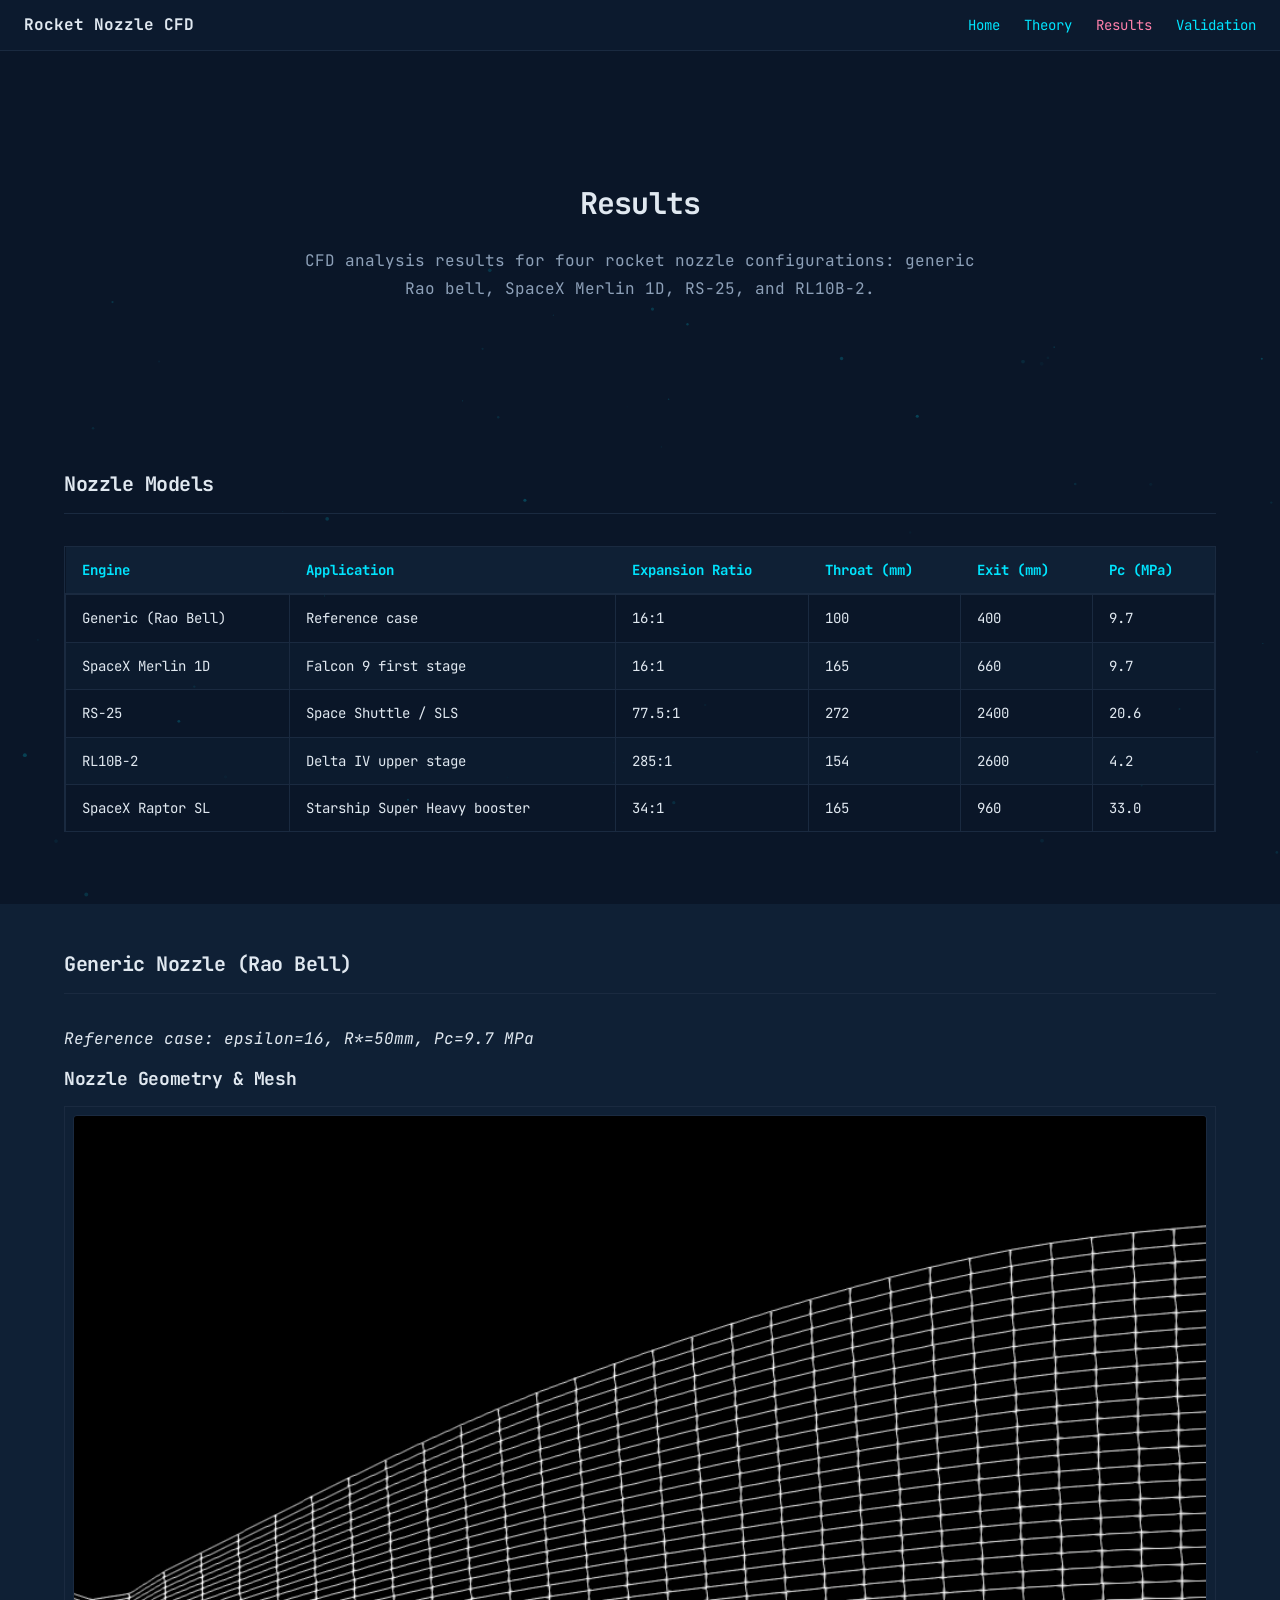
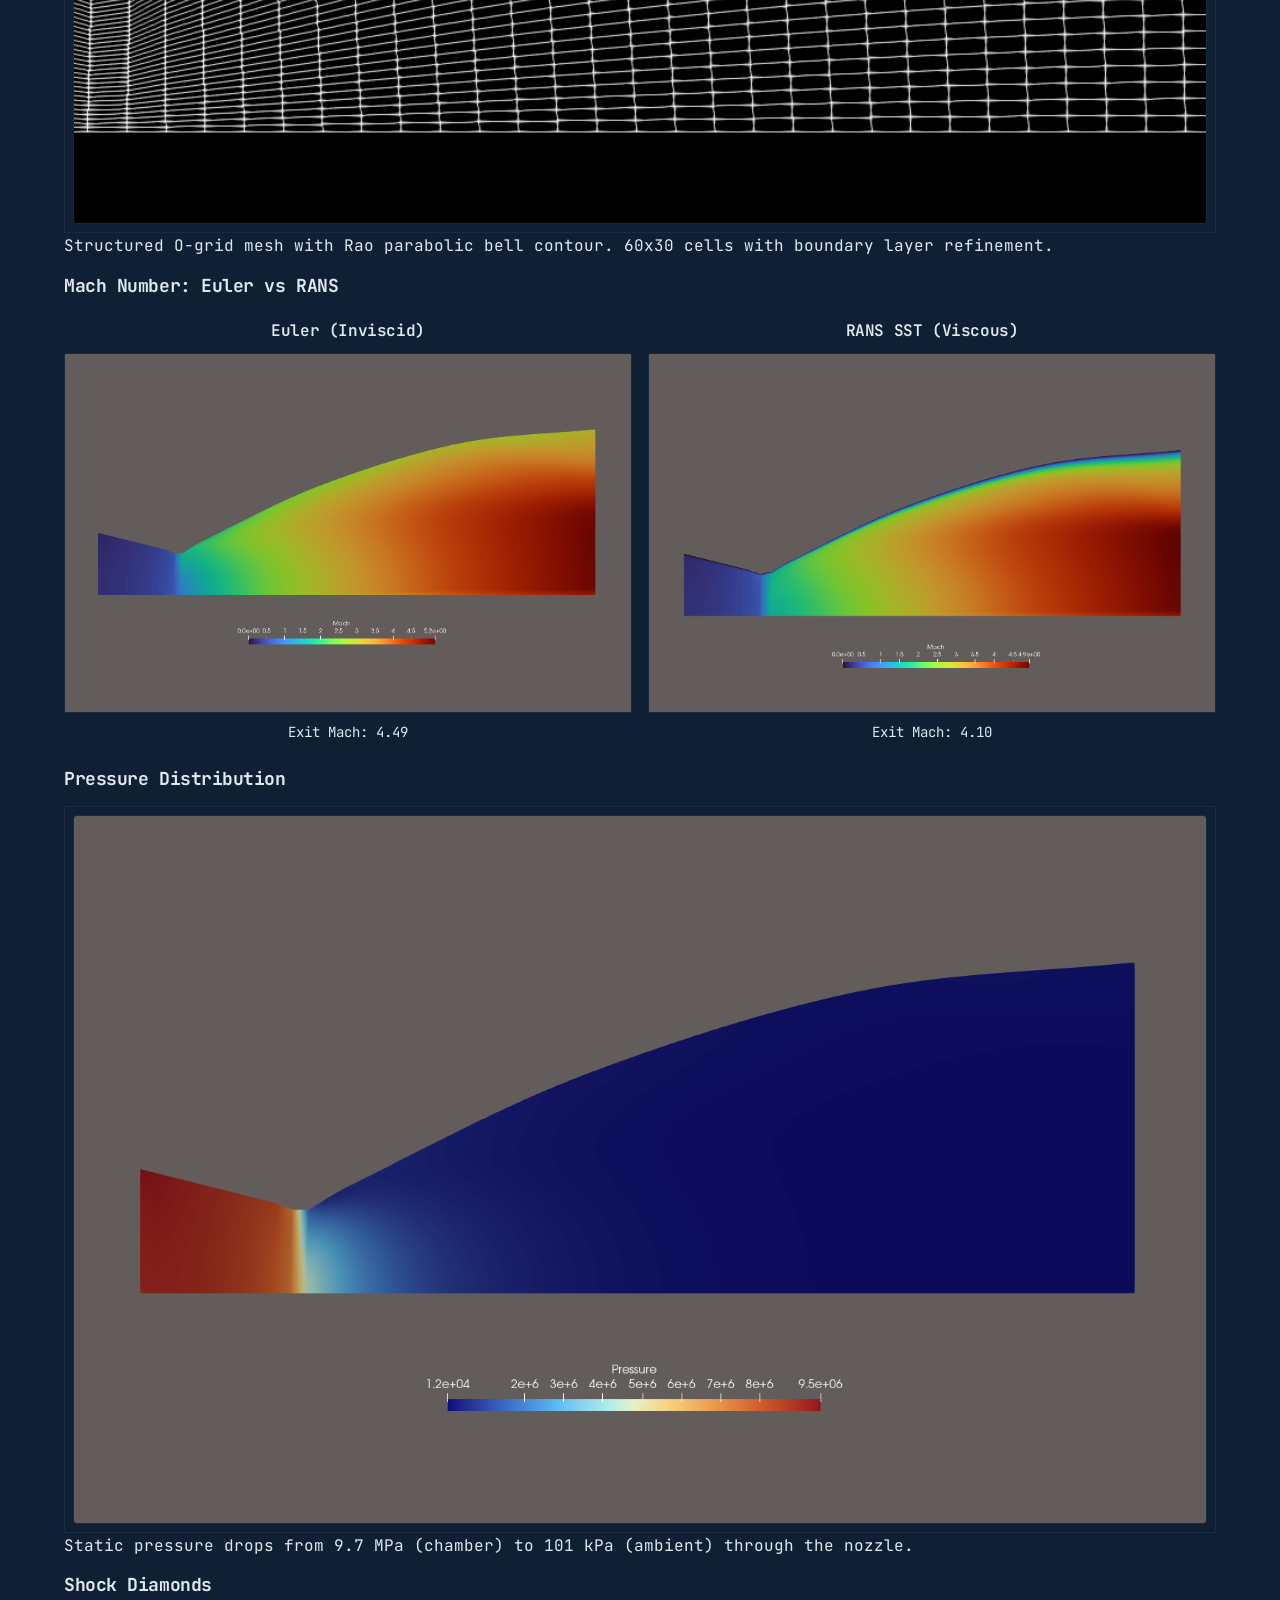
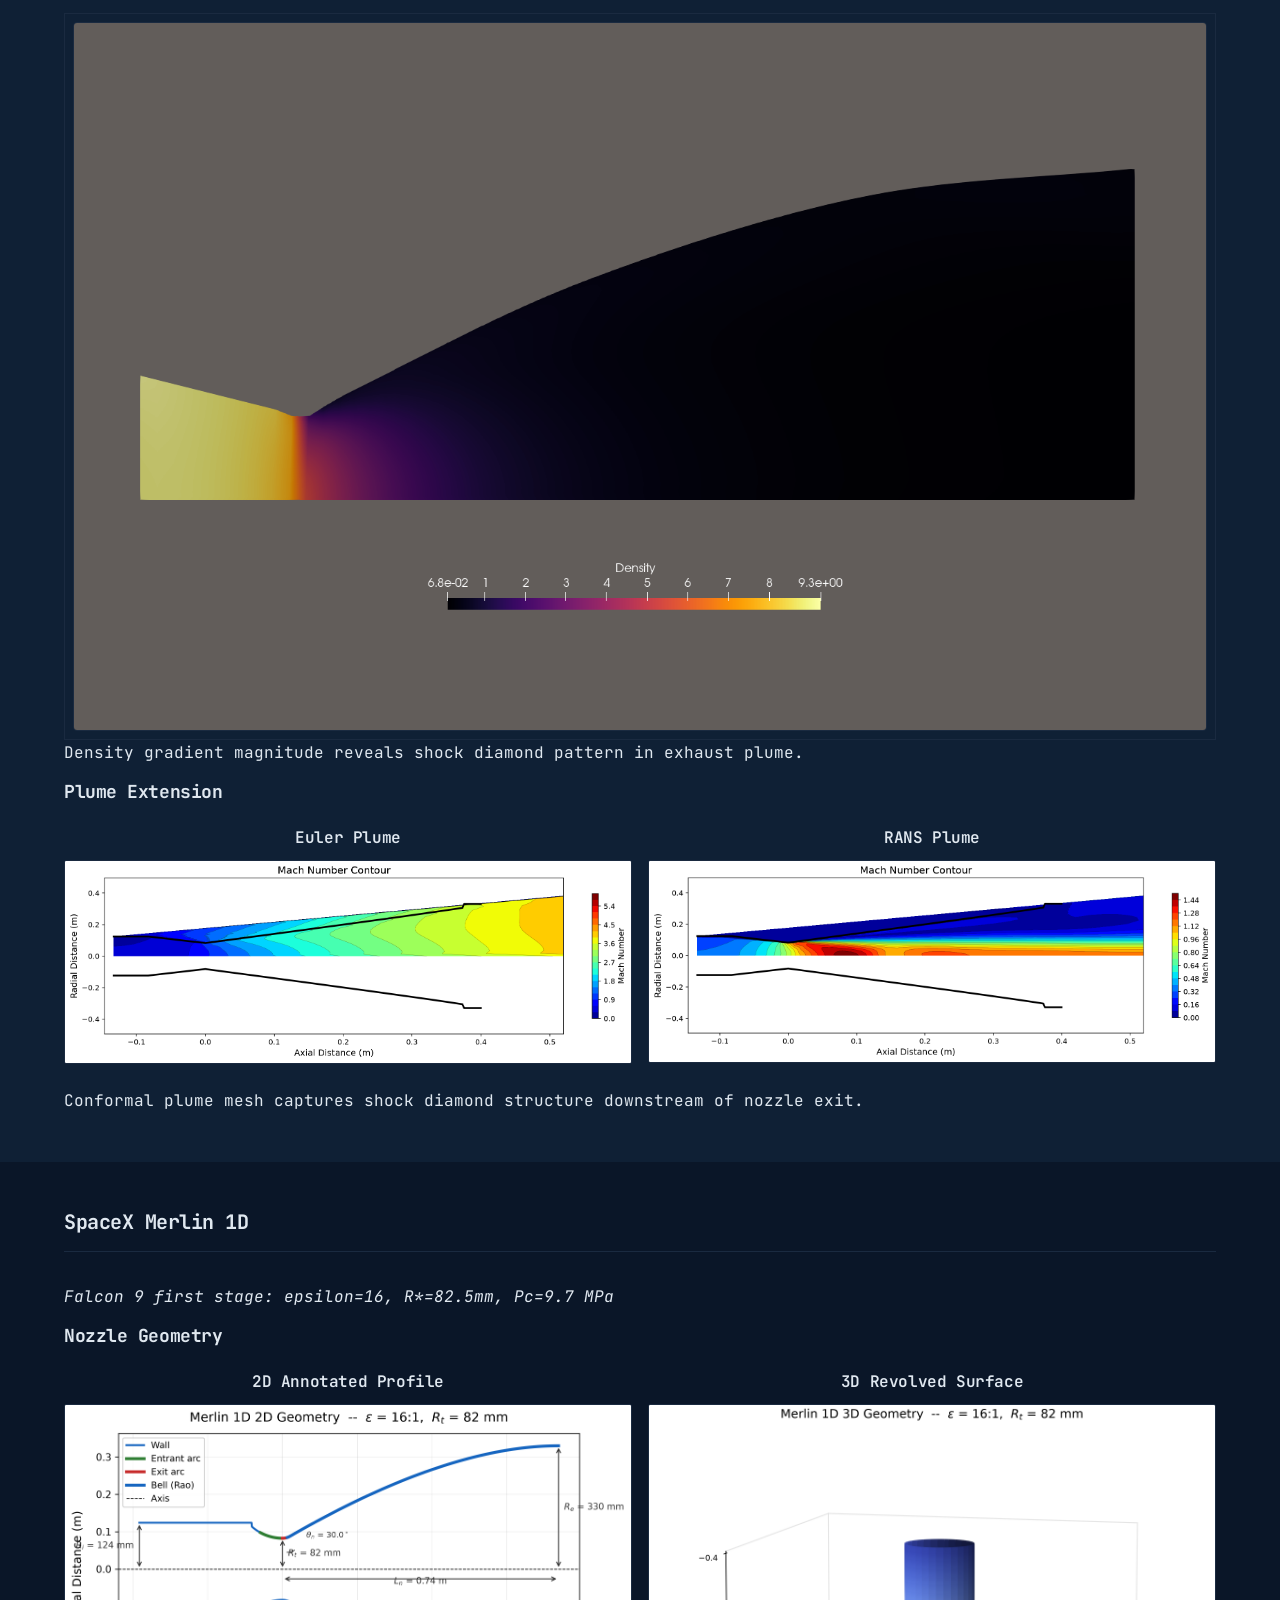
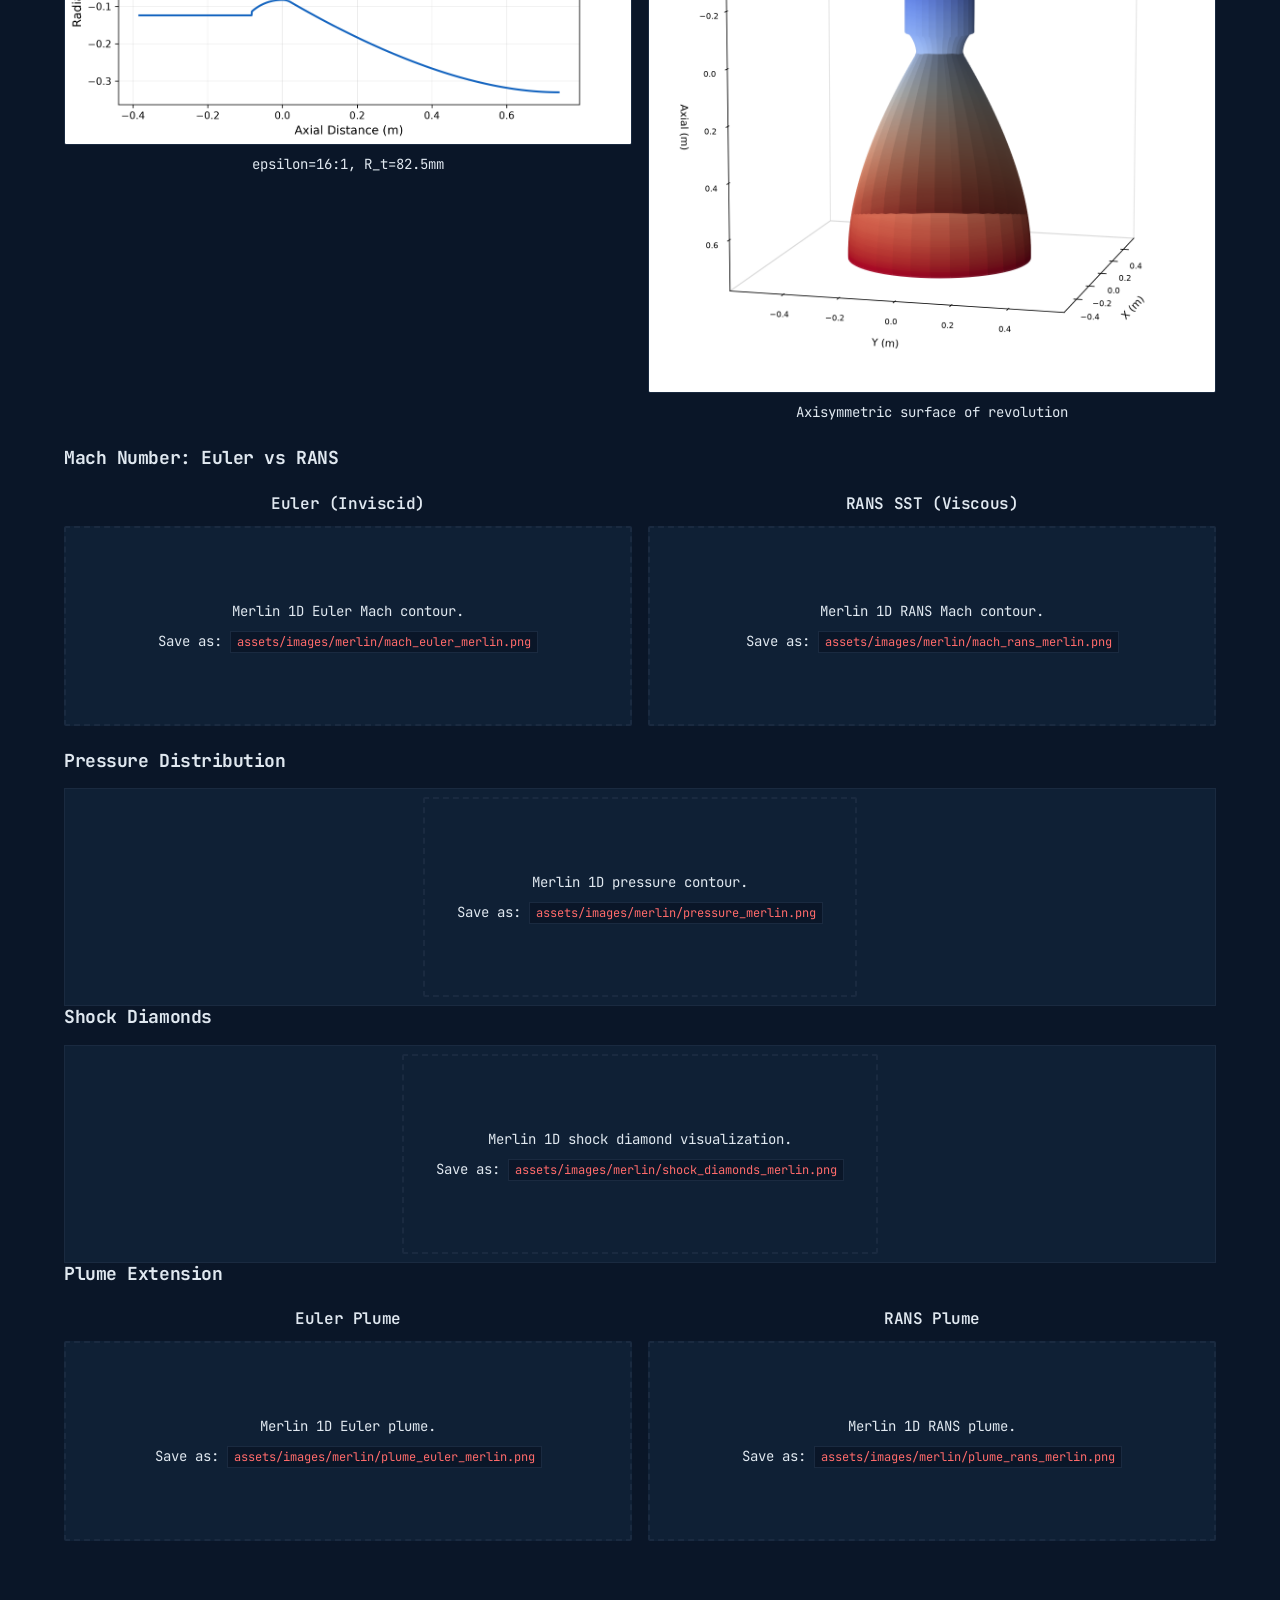
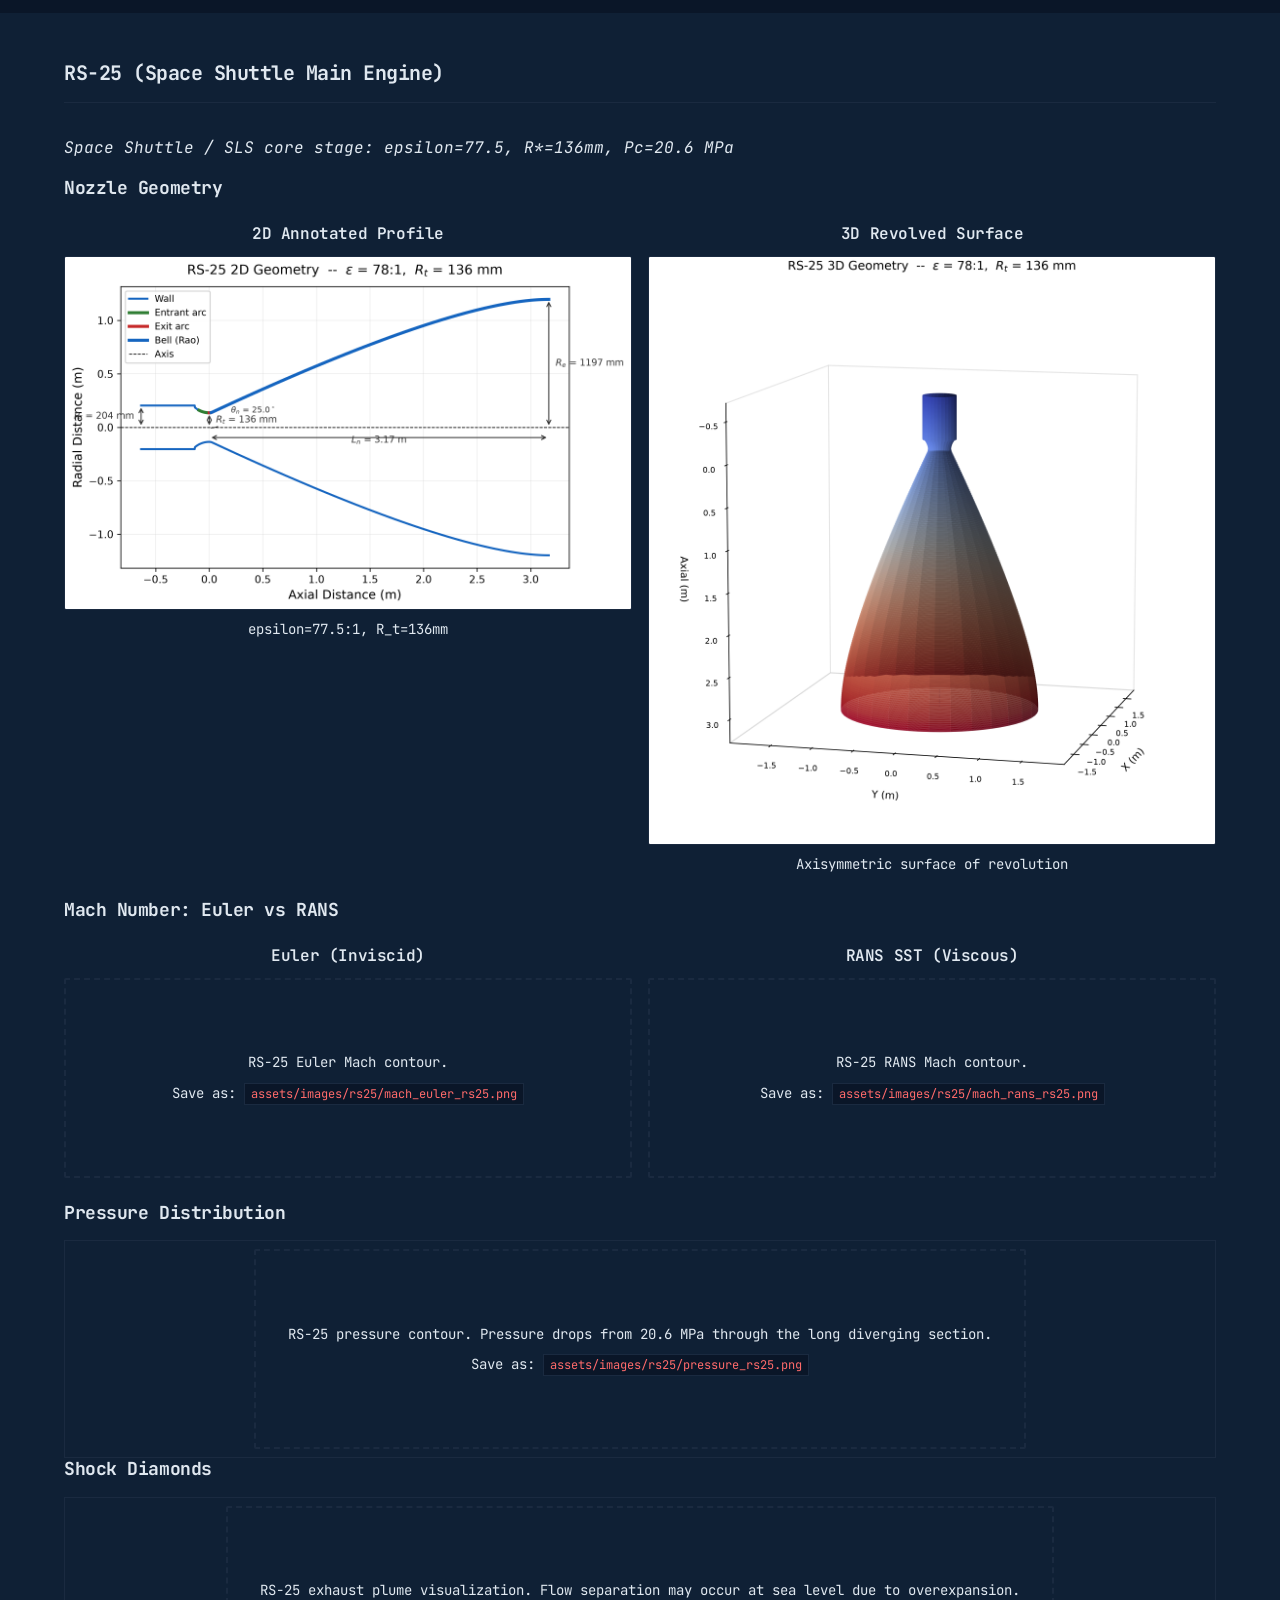
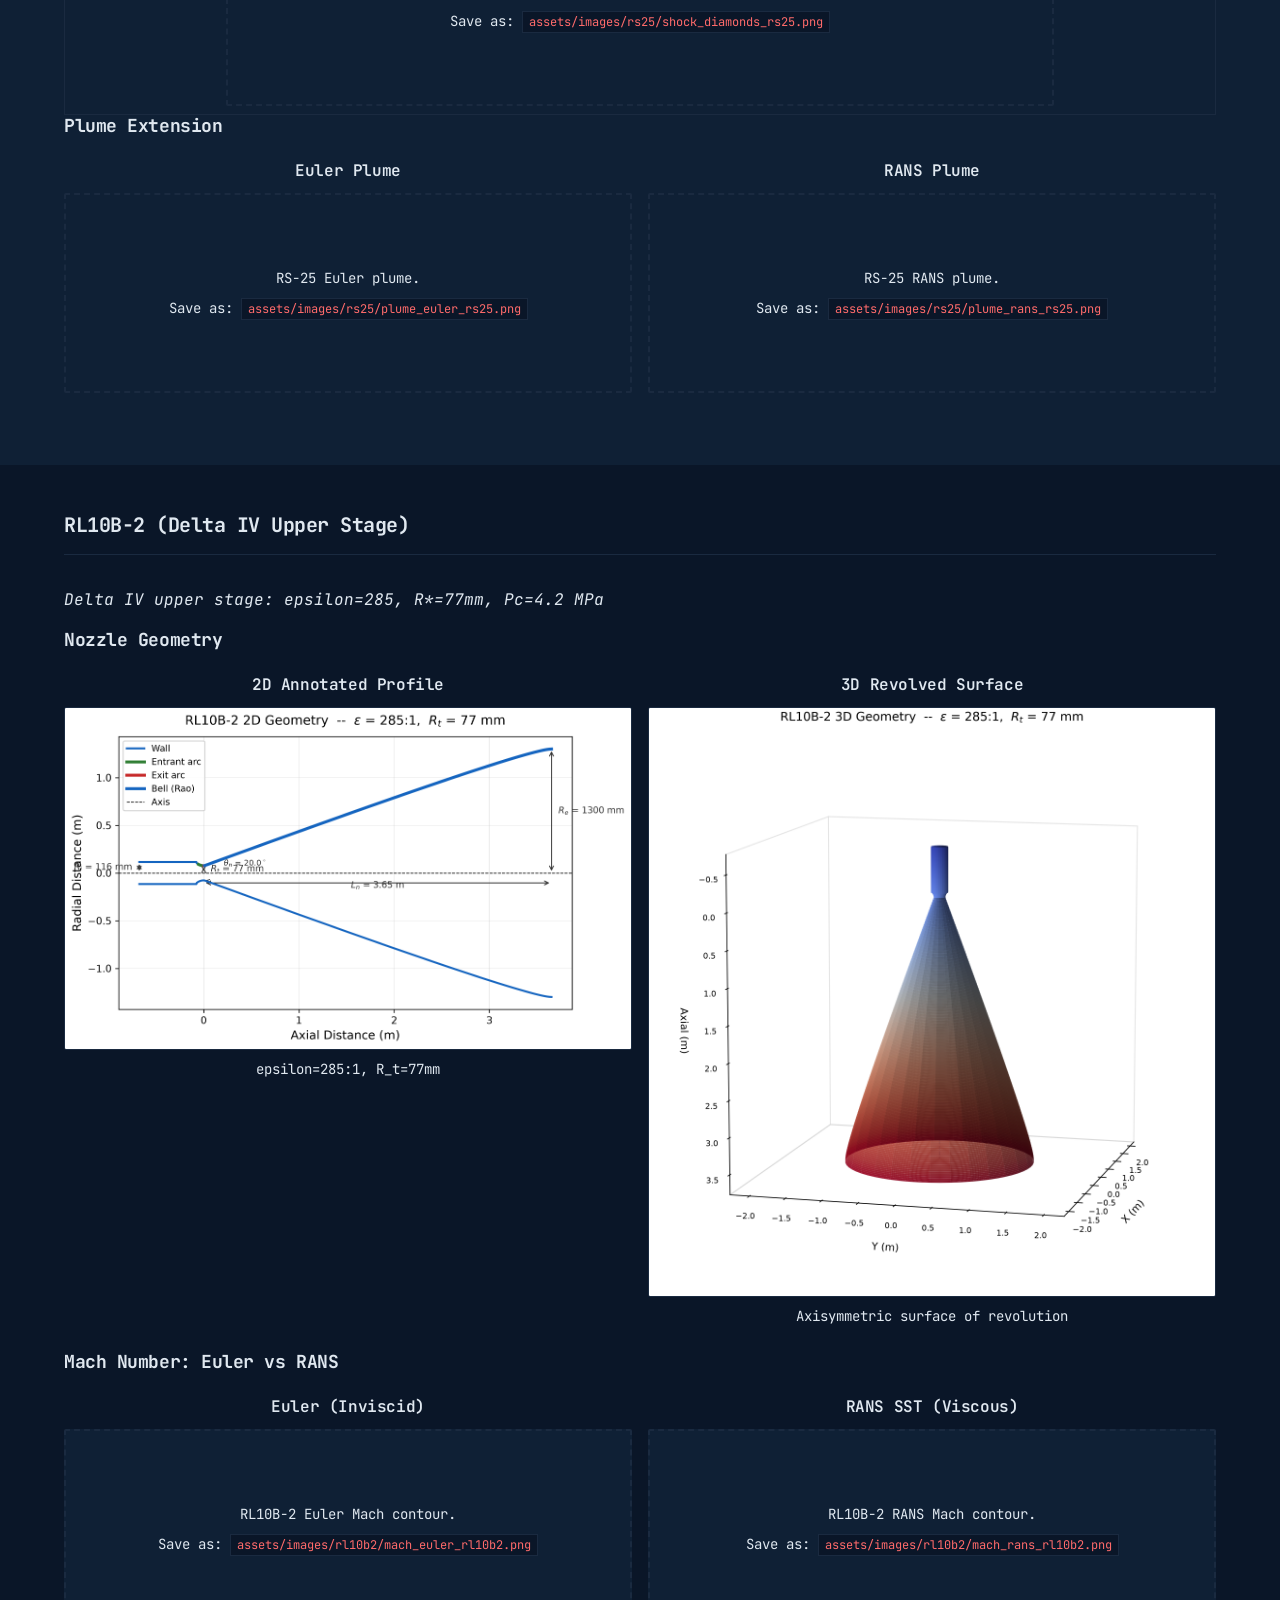
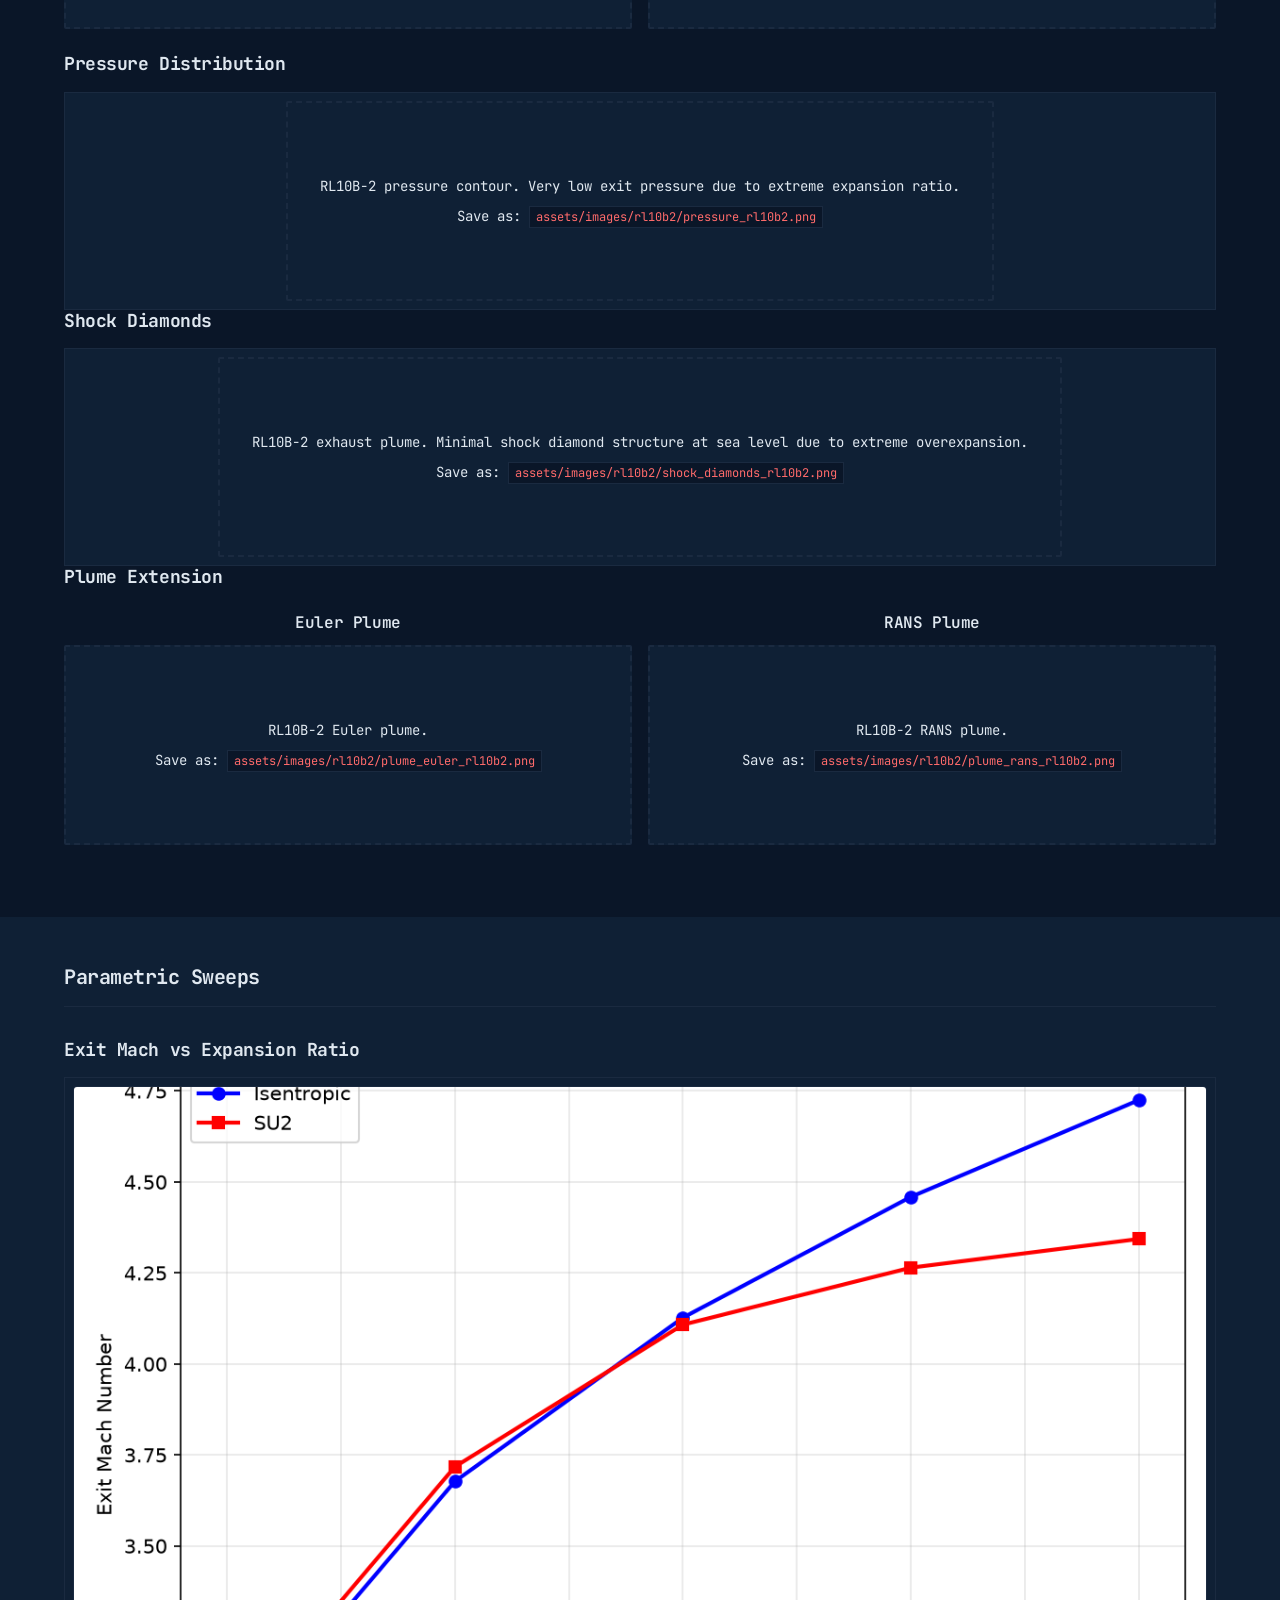
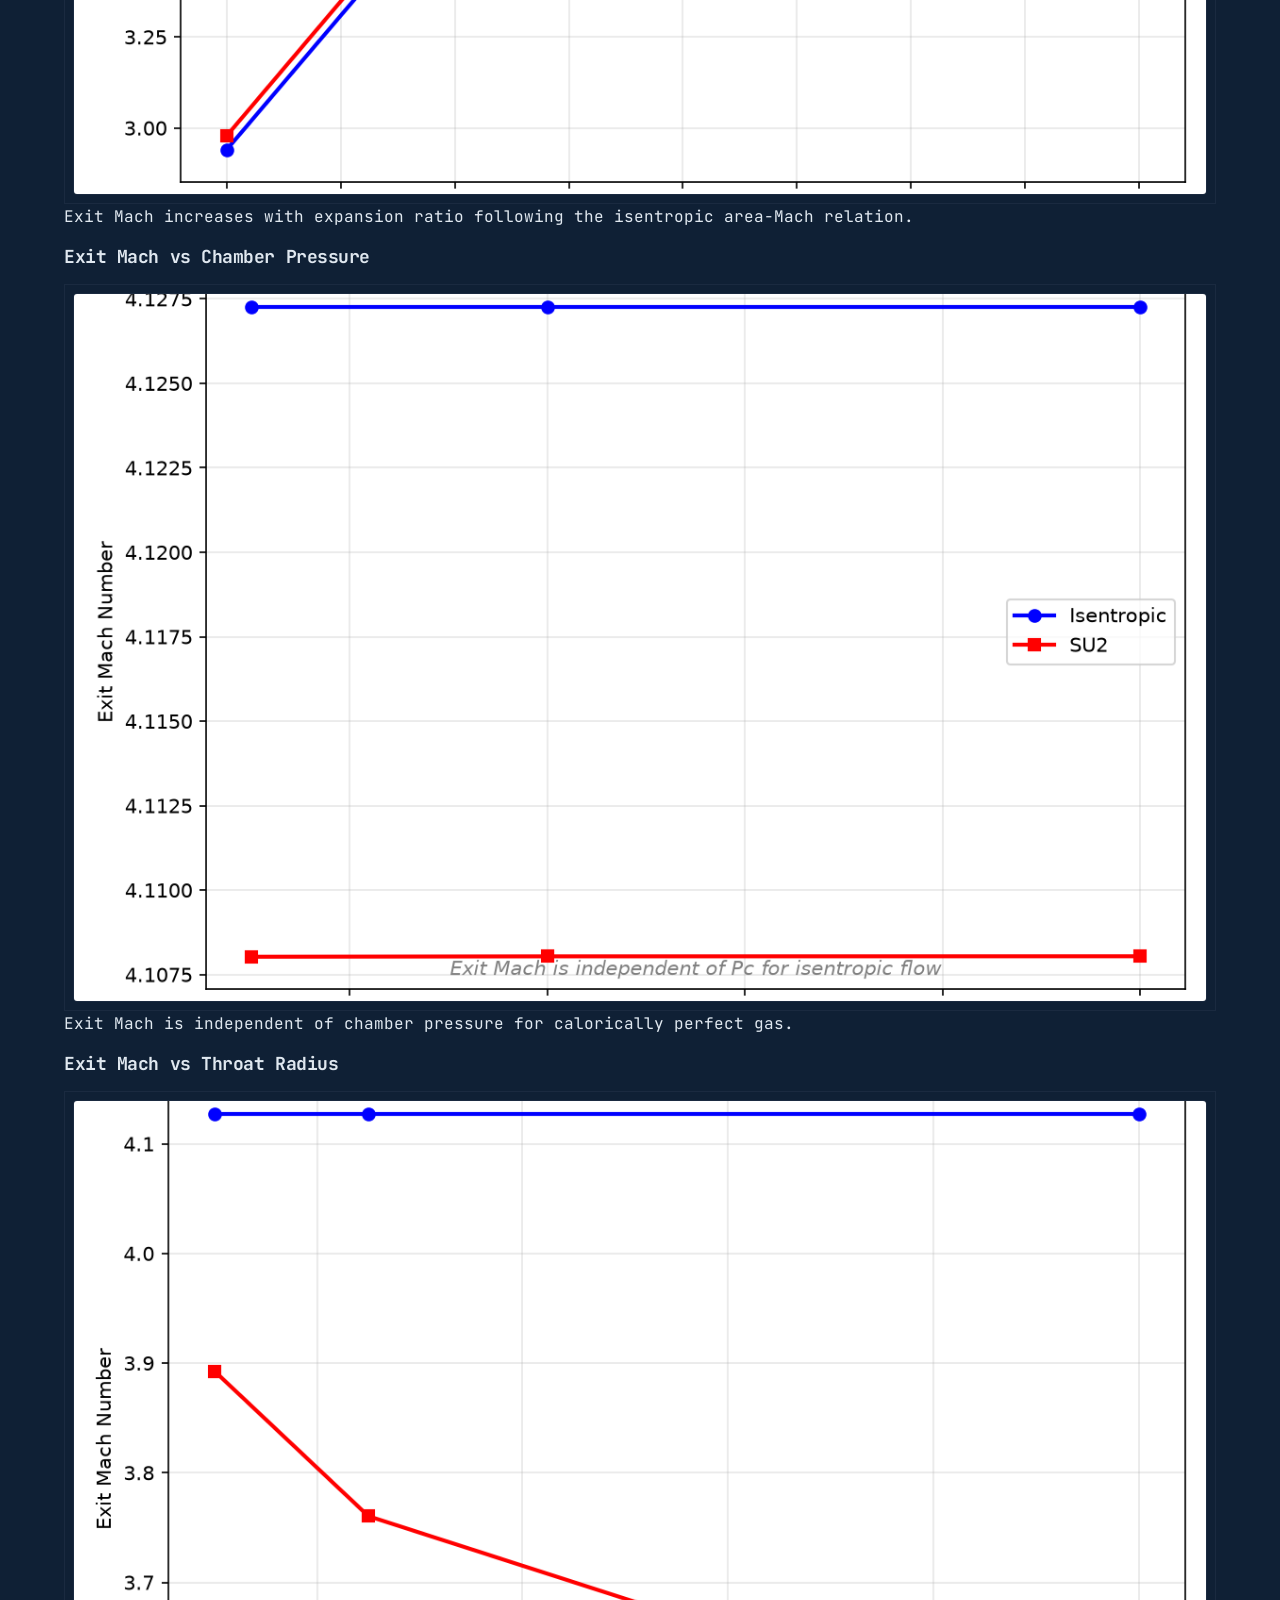
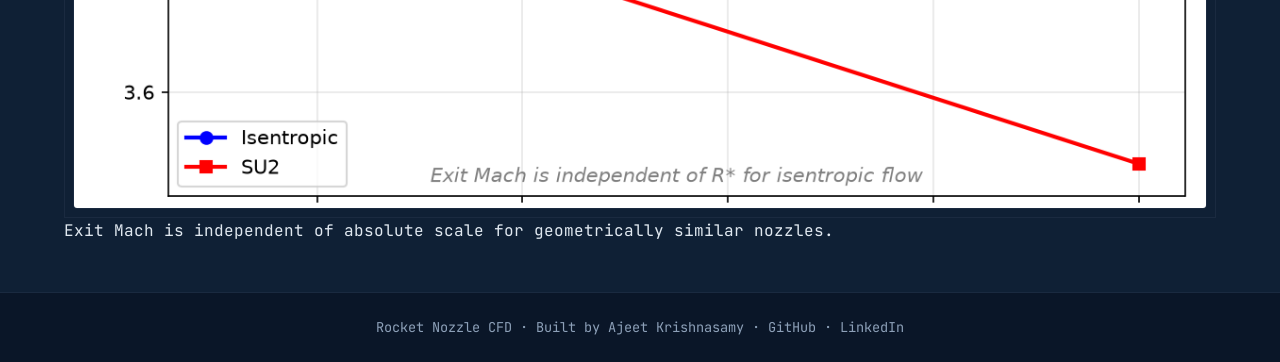
==== commit 2fd0490e: "fix: per-engine run files, solver hardening, dimension corrections - Fix RS-25 R*=130mm->136mm, RL10" ====
--- a/docs/results.html
+++ b/docs/results.html
@@ -93,6 +93,14 @@
                 <td>2600</td>
                 <td>4.2</td>
               </tr>
+              <tr>
+                <td>SpaceX Raptor SL</td>
+                <td>Starship Super Heavy booster</td>
+                <td>34:1</td>
+                <td>165</td>
+                <td>960</td>
+                <td>33.0</td>
+              </tr>
             </tbody>
           </table>
         </div>
@@ -234,7 +242,7 @@
     <section class="section" style="background: var(--surface);">
       <div class="container">
         <h2 class="section-title">RS-25 (Space Shuttle Main Engine)</h2>
-        <p><em>Space Shuttle / SLS core stage: epsilon=78, R*=130mm, Pc=20.6 MPa</em></p>
+        <p><em>Space Shuttle / SLS core stage: epsilon=77.5, R*=136mm, Pc=20.6 MPa</em></p>
 
         <h3>Nozzle Geometry</h3>
         <div class="comparison-grid">
@@ -312,7 +320,7 @@
     <section class="section">
       <div class="container">
         <h2 class="section-title">RL10B-2 (Delta IV Upper Stage)</h2>
-        <p><em>Delta IV upper stage: epsilon=285, R*=140mm, Pc=4.2 MPa</em></p>
+        <p><em>Delta IV upper stage: epsilon=285, R*=77mm, Pc=4.2 MPa</em></p>
 
         <h3>Nozzle Geometry</h3>
         <div class="comparison-grid">
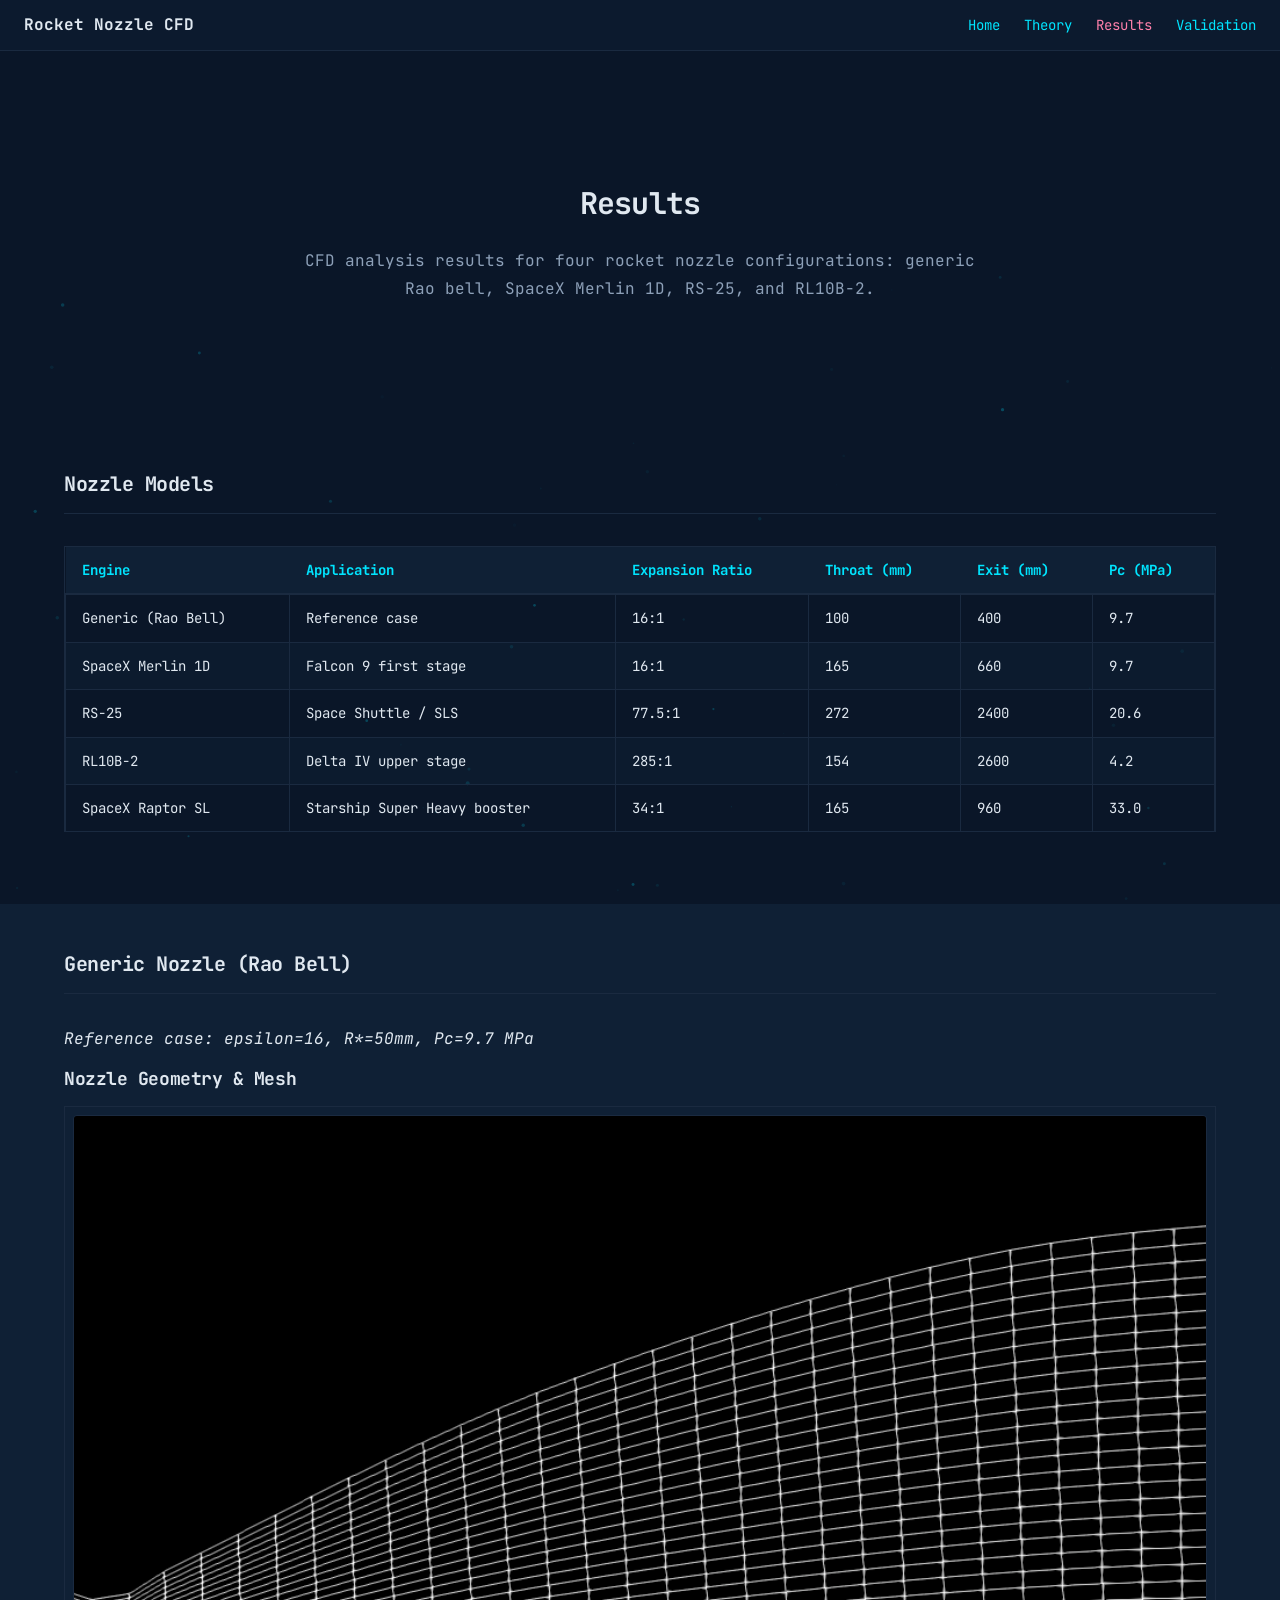
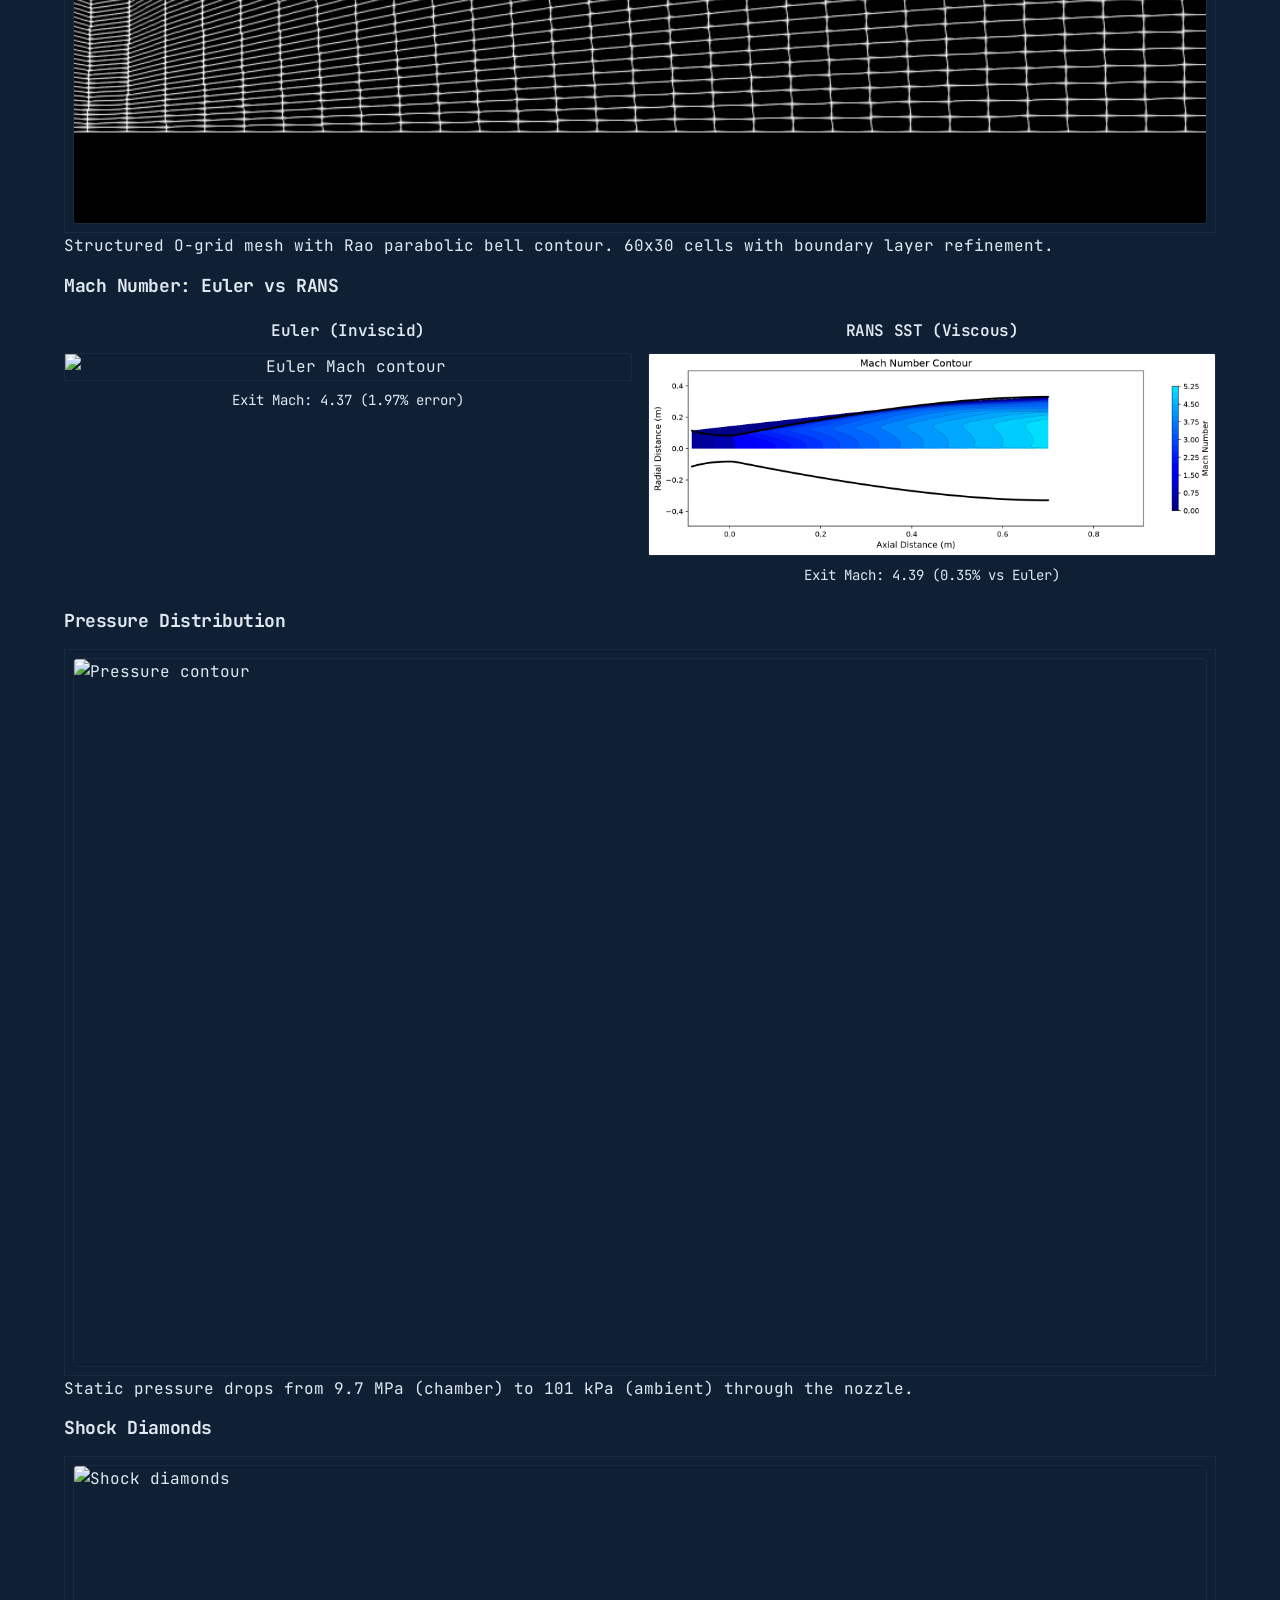
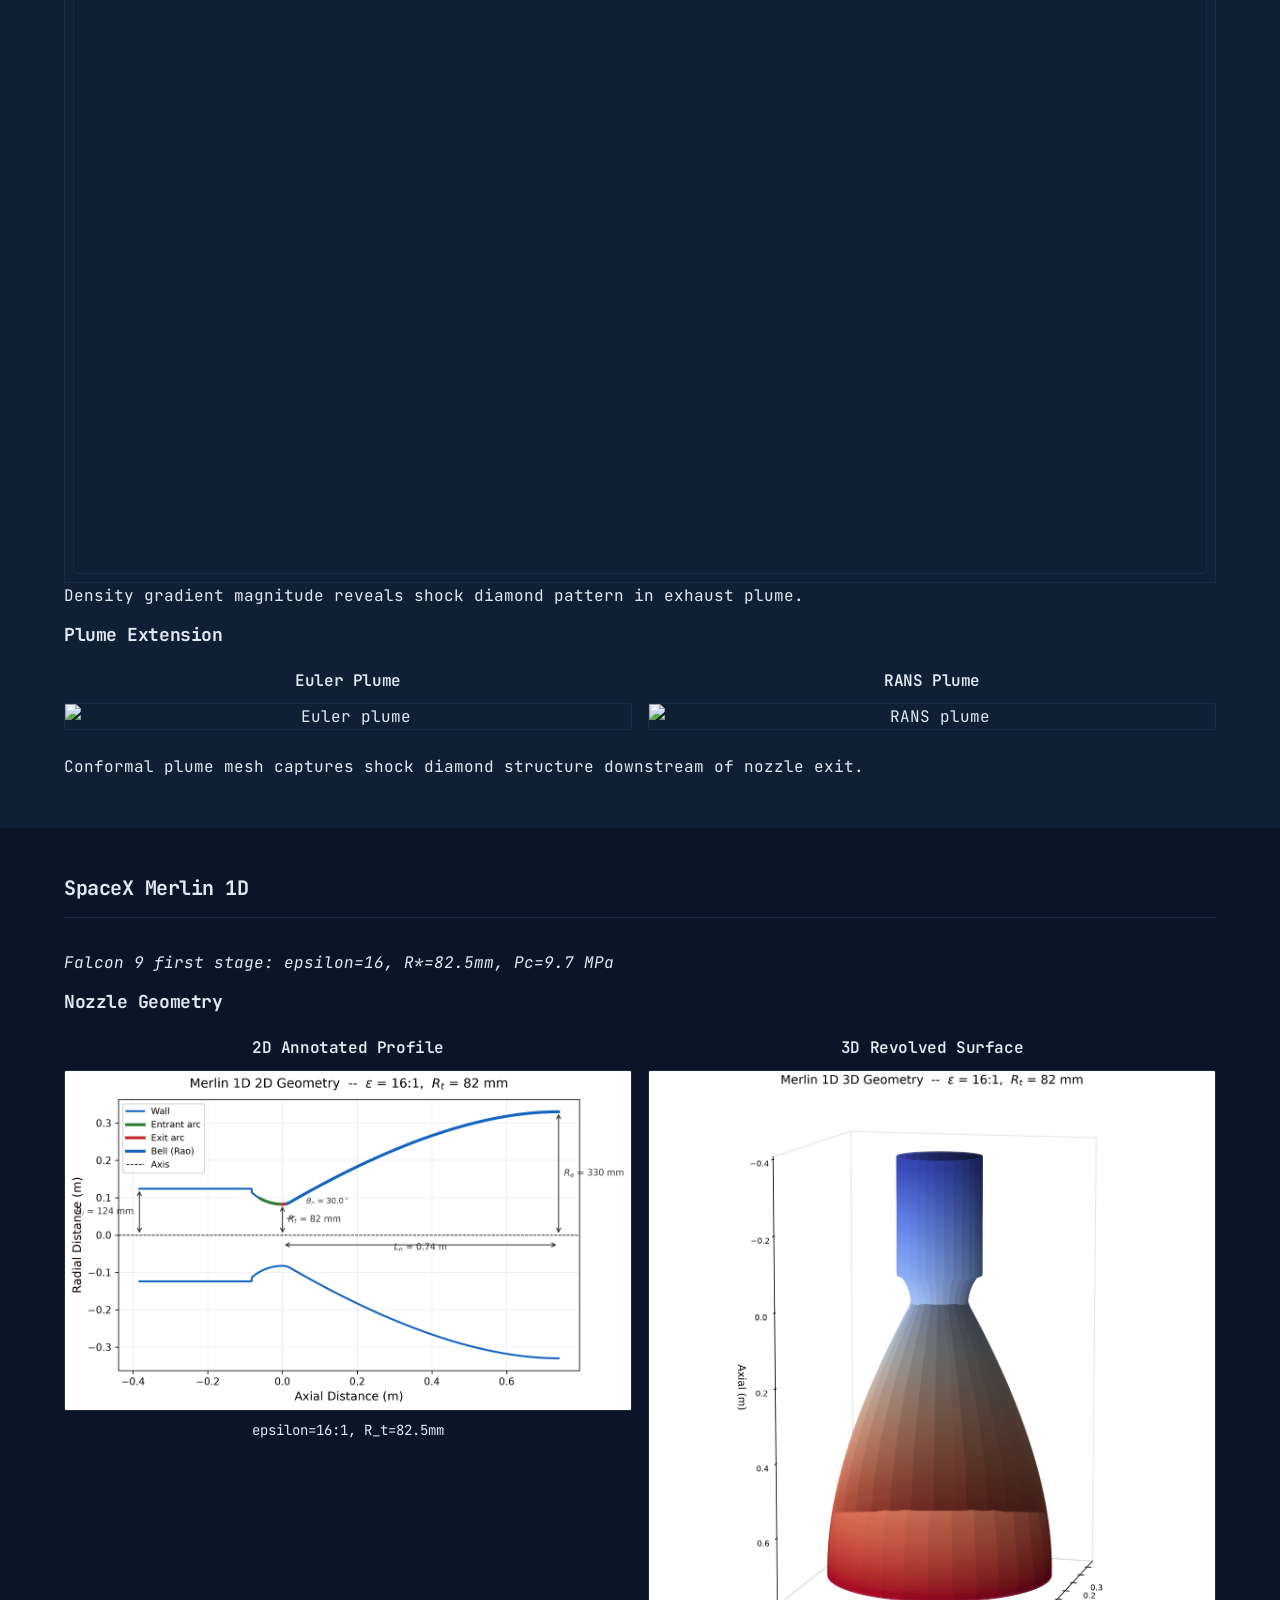
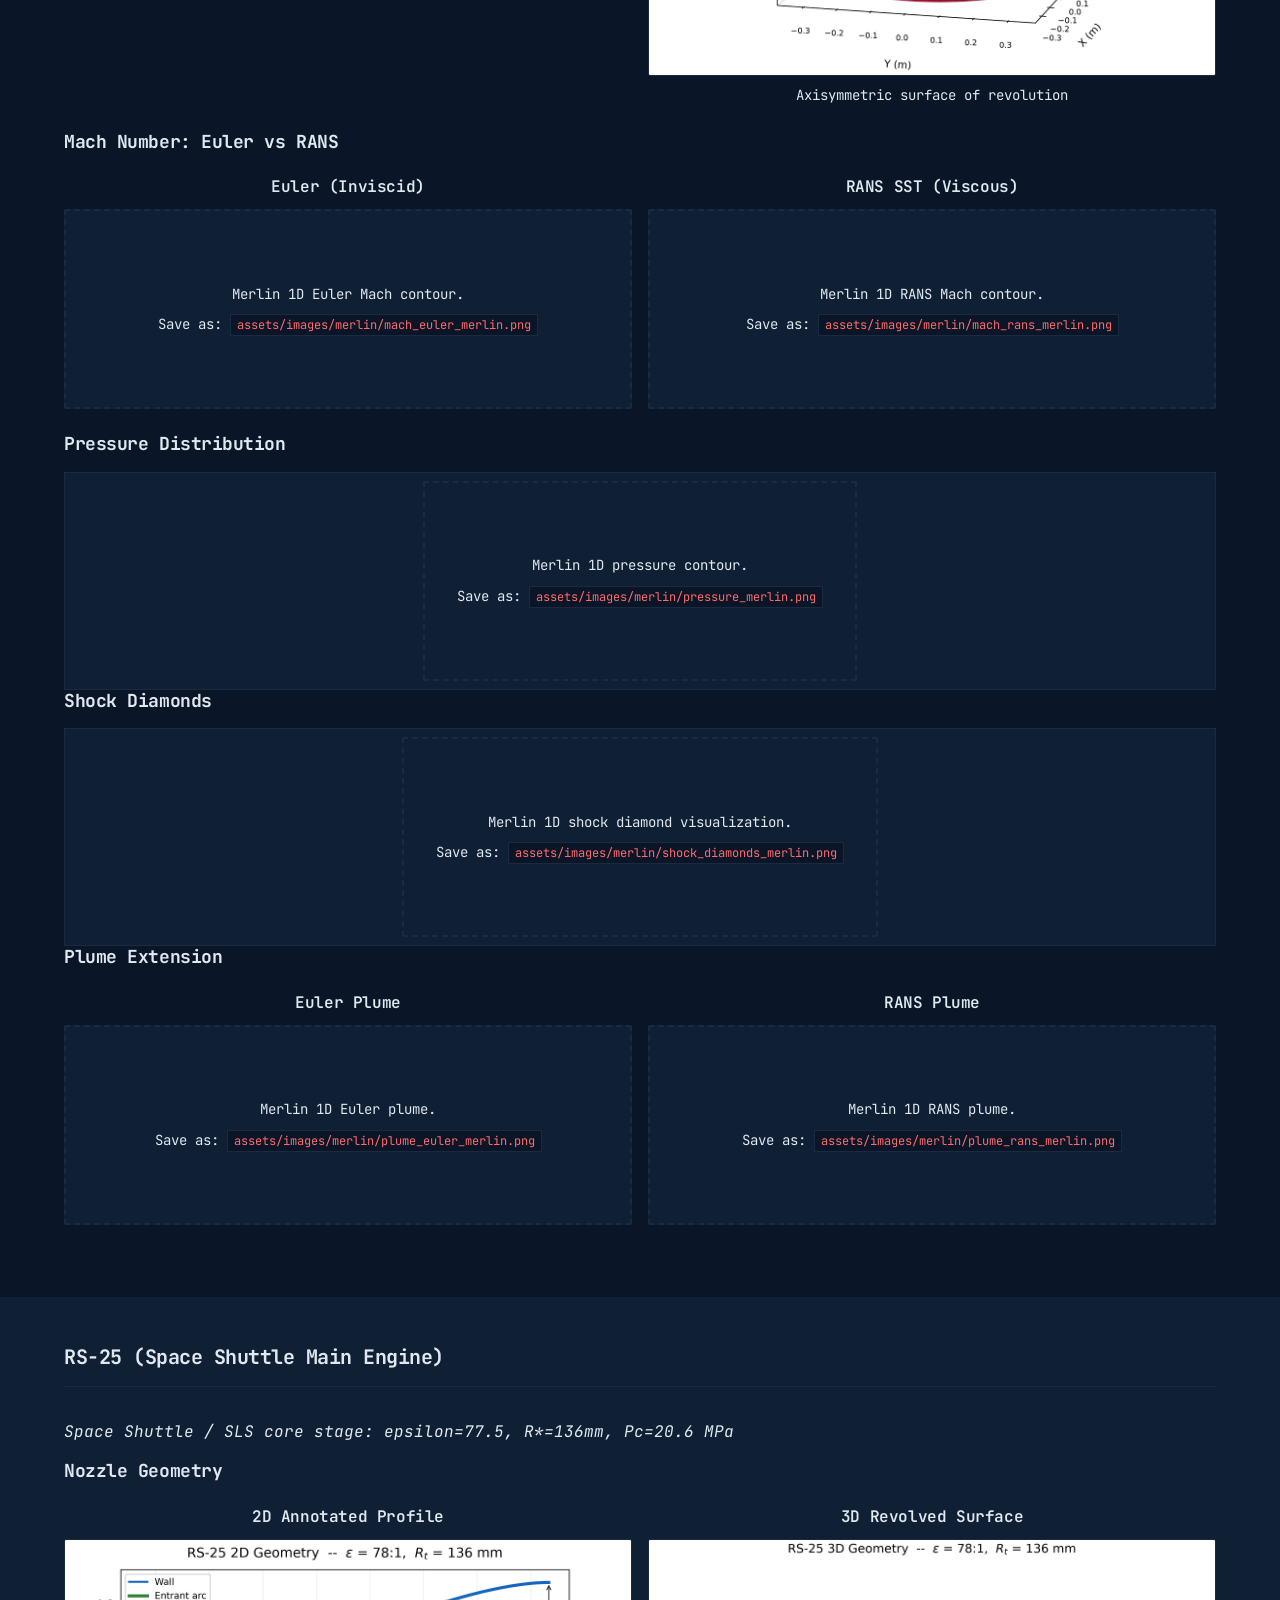
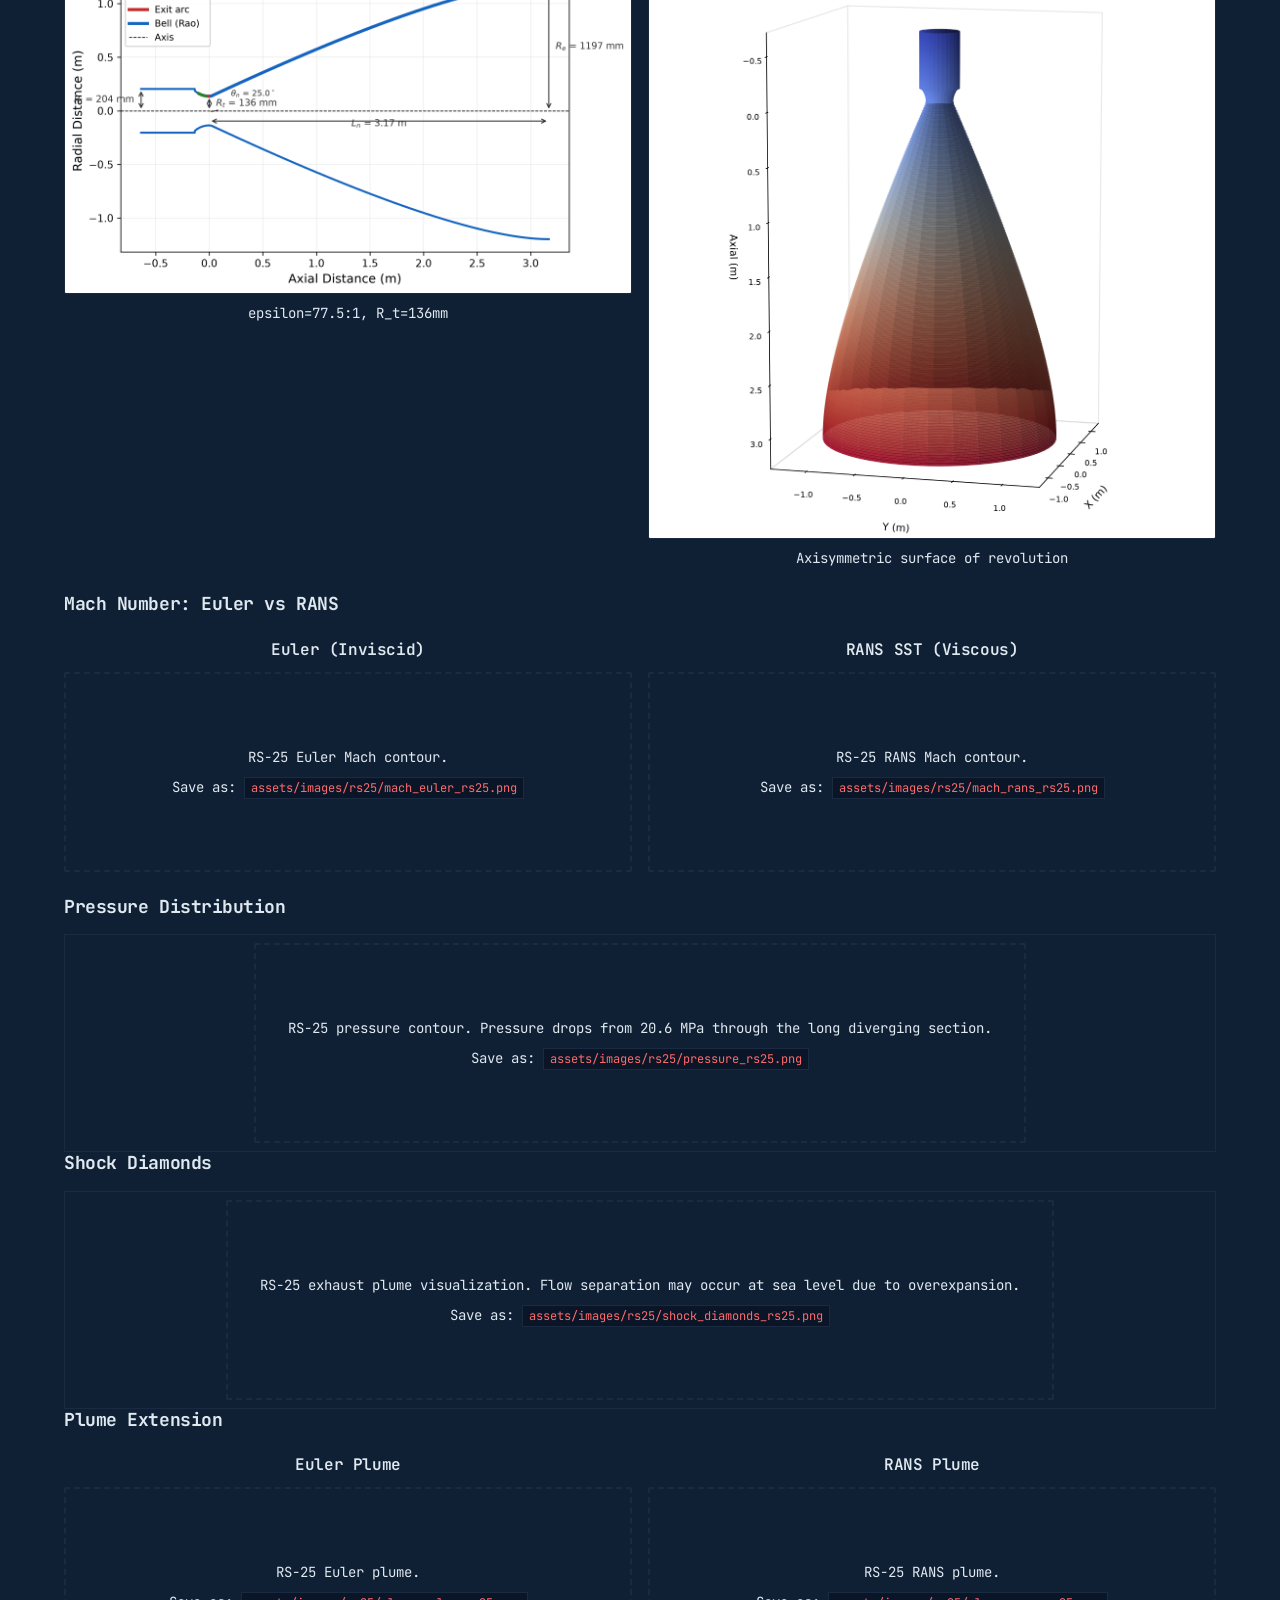
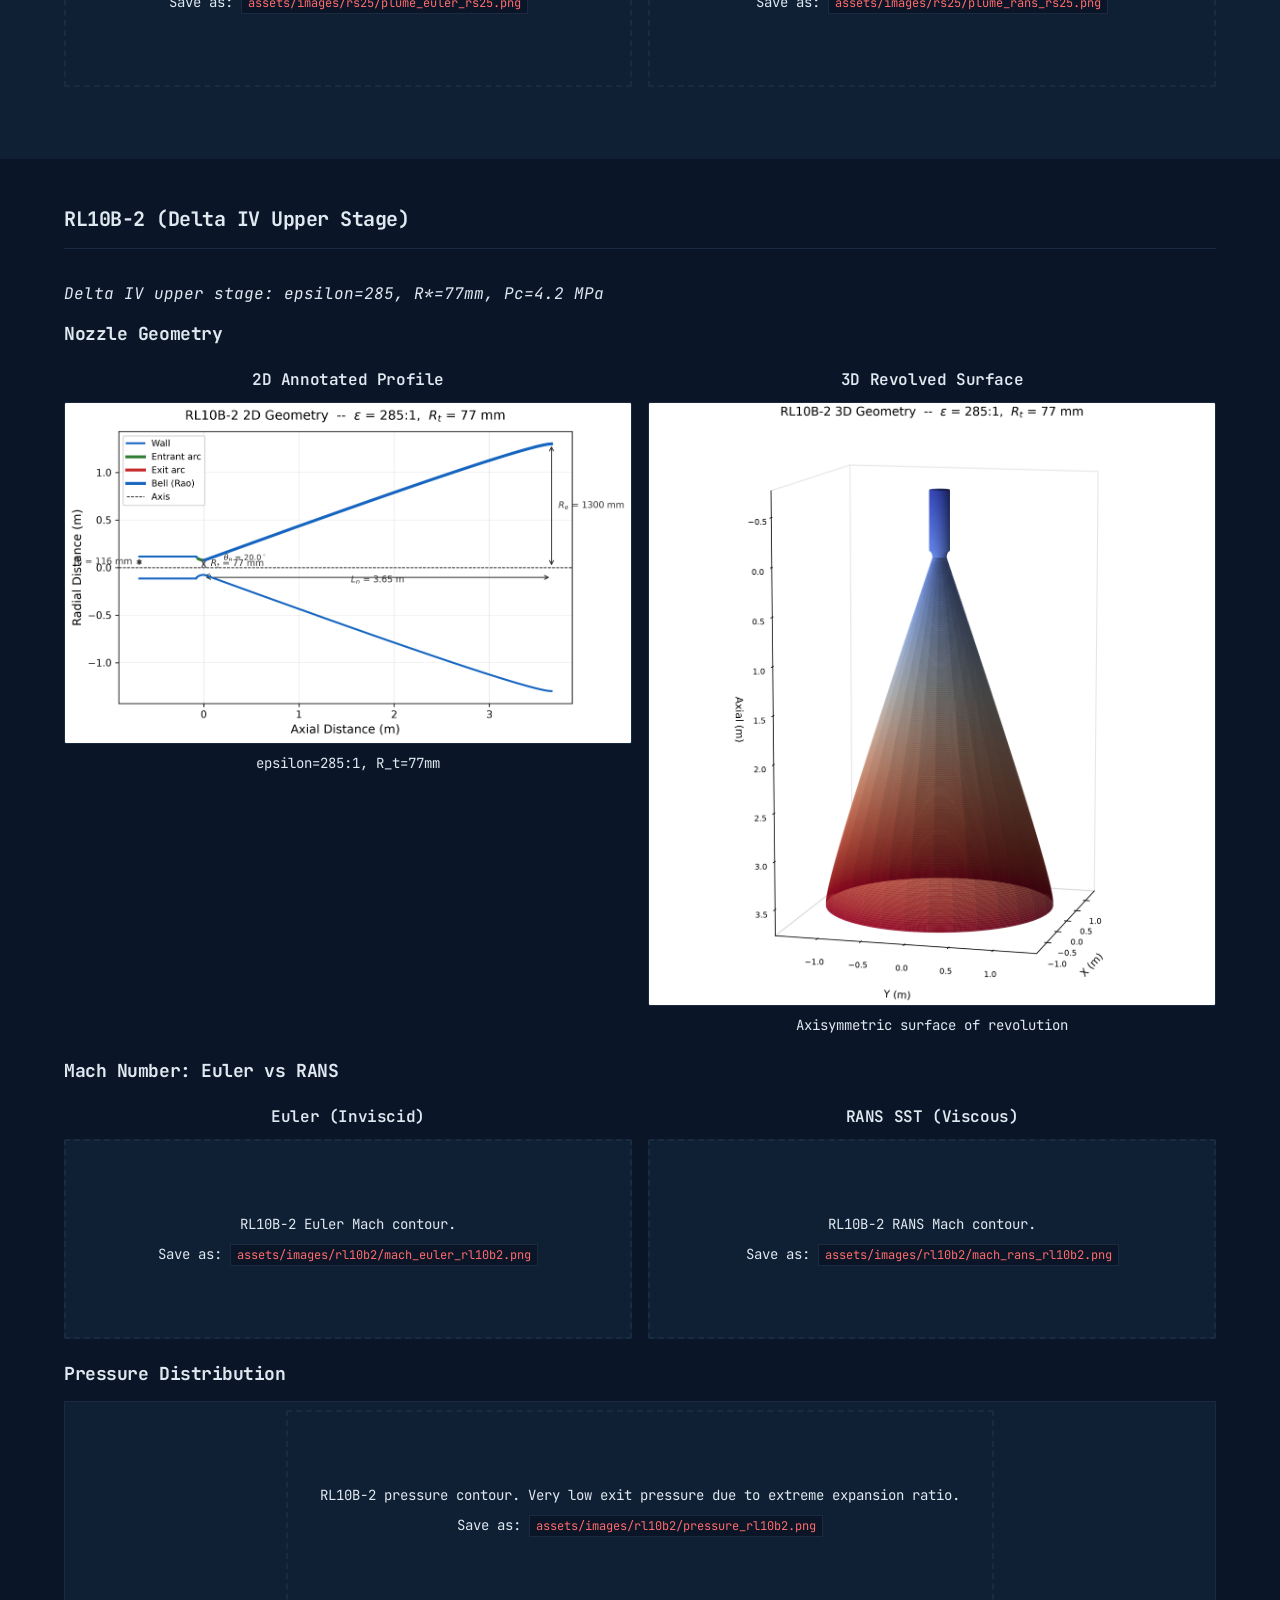
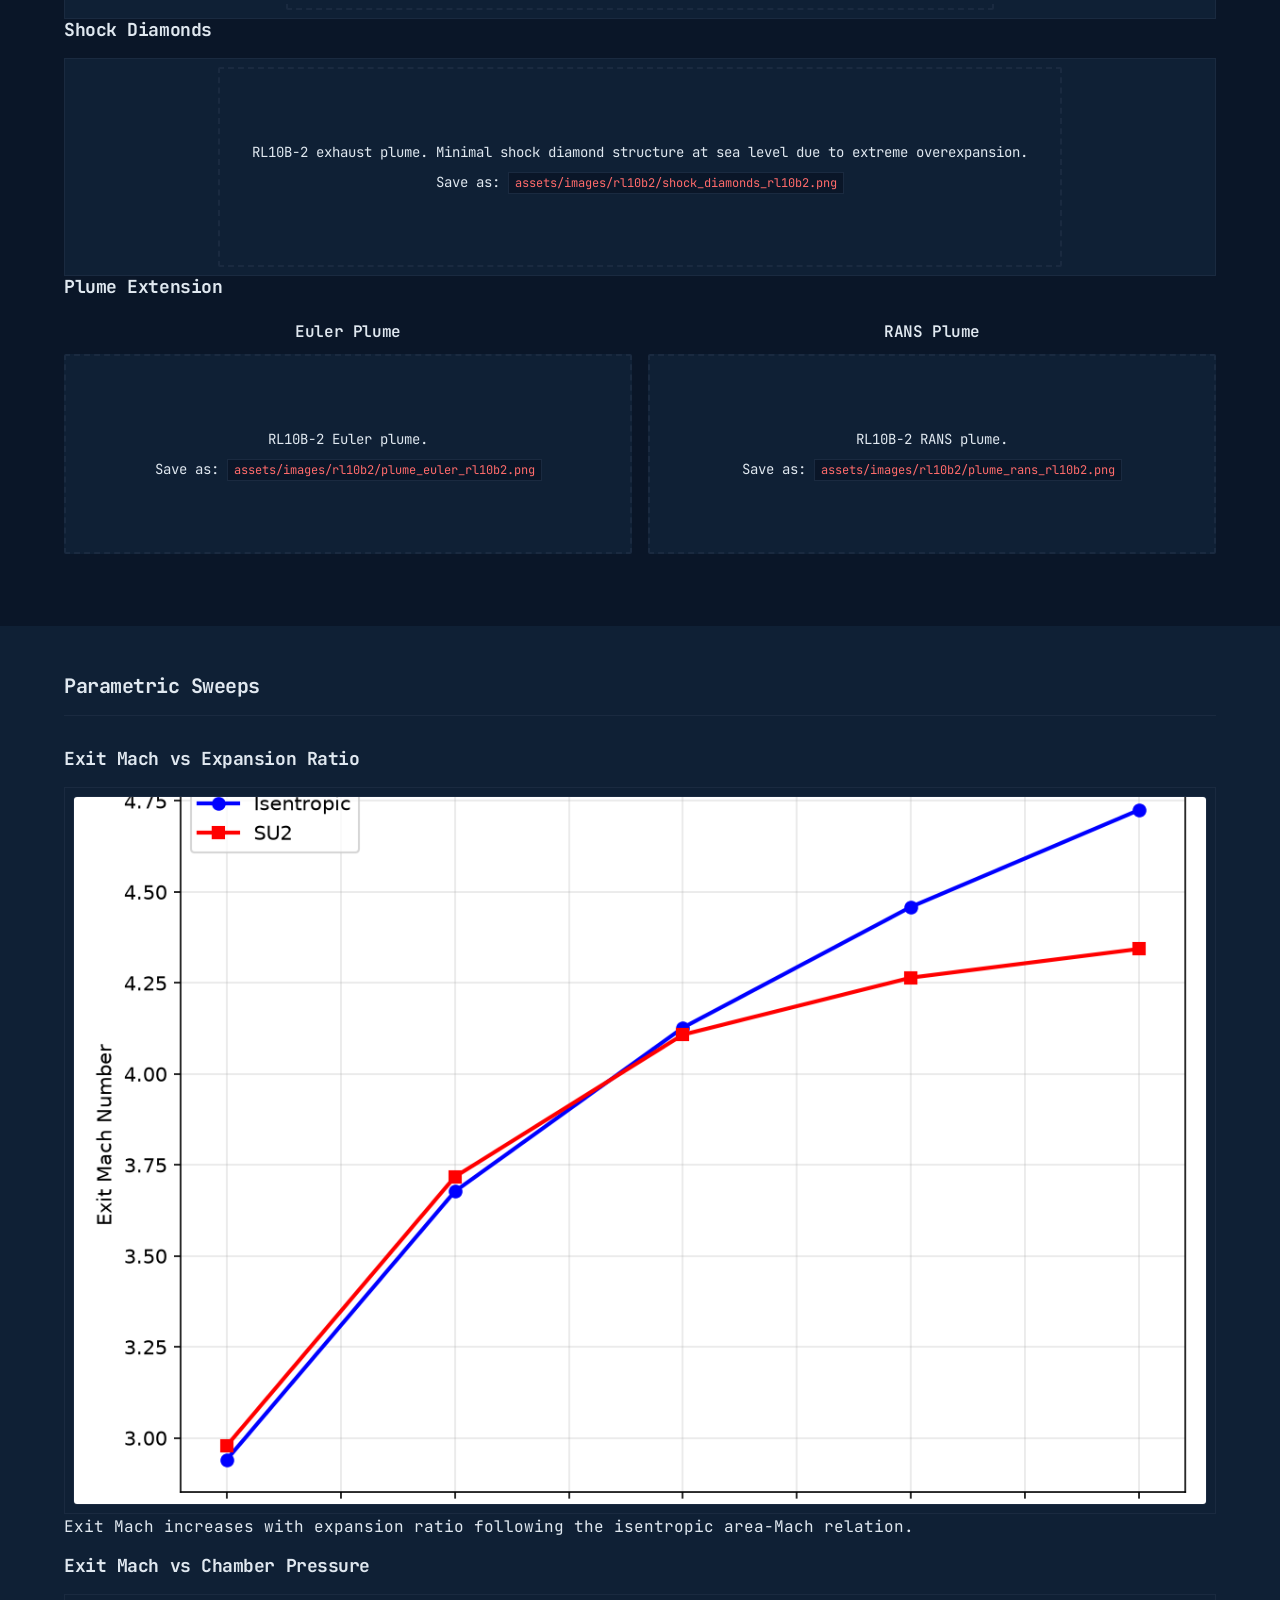
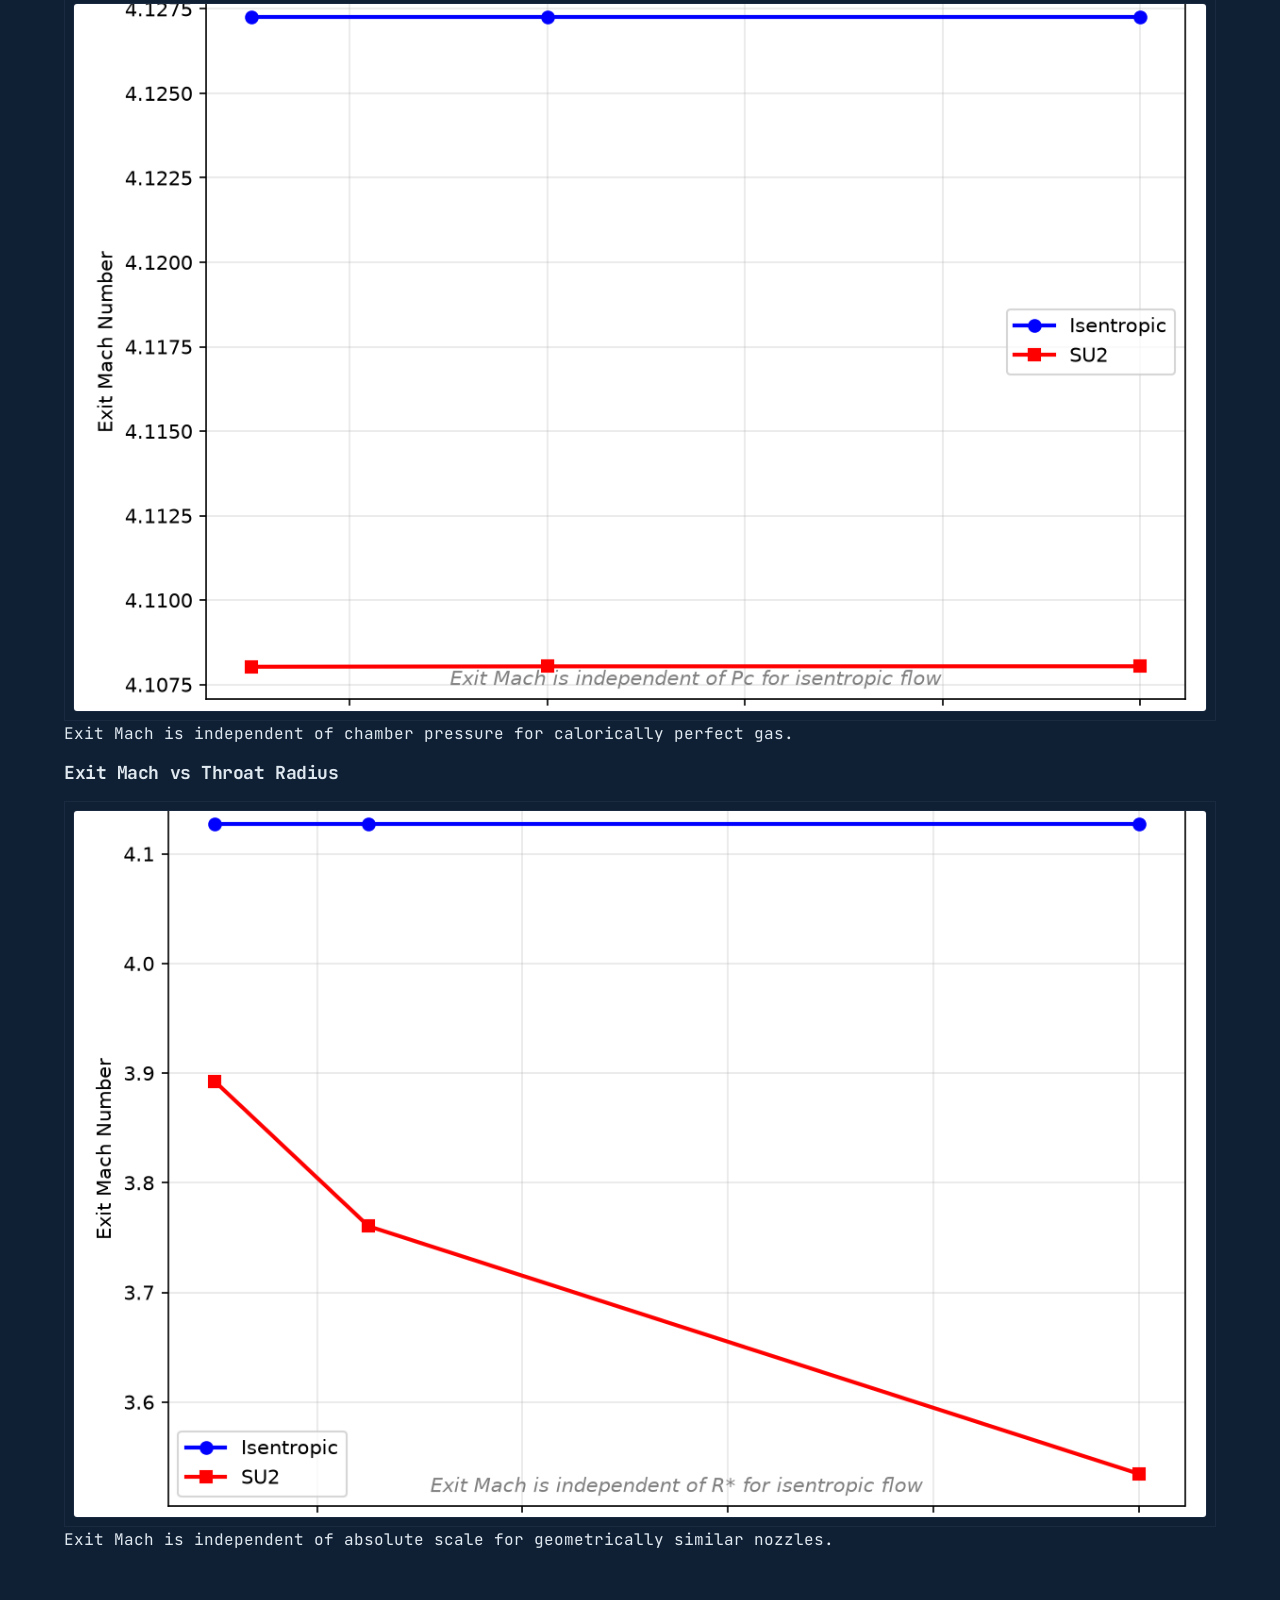
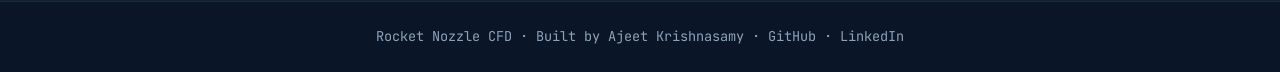
==== commit bf38e033: "docs: update README and website with latest results - Updated validation table with fresh simulation" ====
--- a/docs/results.html
+++ b/docs/results.html
@@ -124,12 +124,12 @@
           <div class="comparison-grid__item">
             <h4>Euler (Inviscid)</h4>
             <img src="assets/images/merlin-1d/euler/mach_contour_euler.png" alt="Euler Mach contour" loading="lazy">
-            <p>Exit Mach: 4.49</p>
+            <p>Exit Mach: 4.37 (1.97% error)</p>
           </div>
           <div class="comparison-grid__item">
             <h4>RANS SST (Viscous)</h4>
             <img src="assets/images/merlin-1d/rans/mach_contour_rans.png" alt="RANS Mach contour" loading="lazy">
-            <p>Exit Mach: 4.10</p>
+            <p>Exit Mach: 4.39 (0.35% vs Euler)</p>
           </div>
         </div>
 
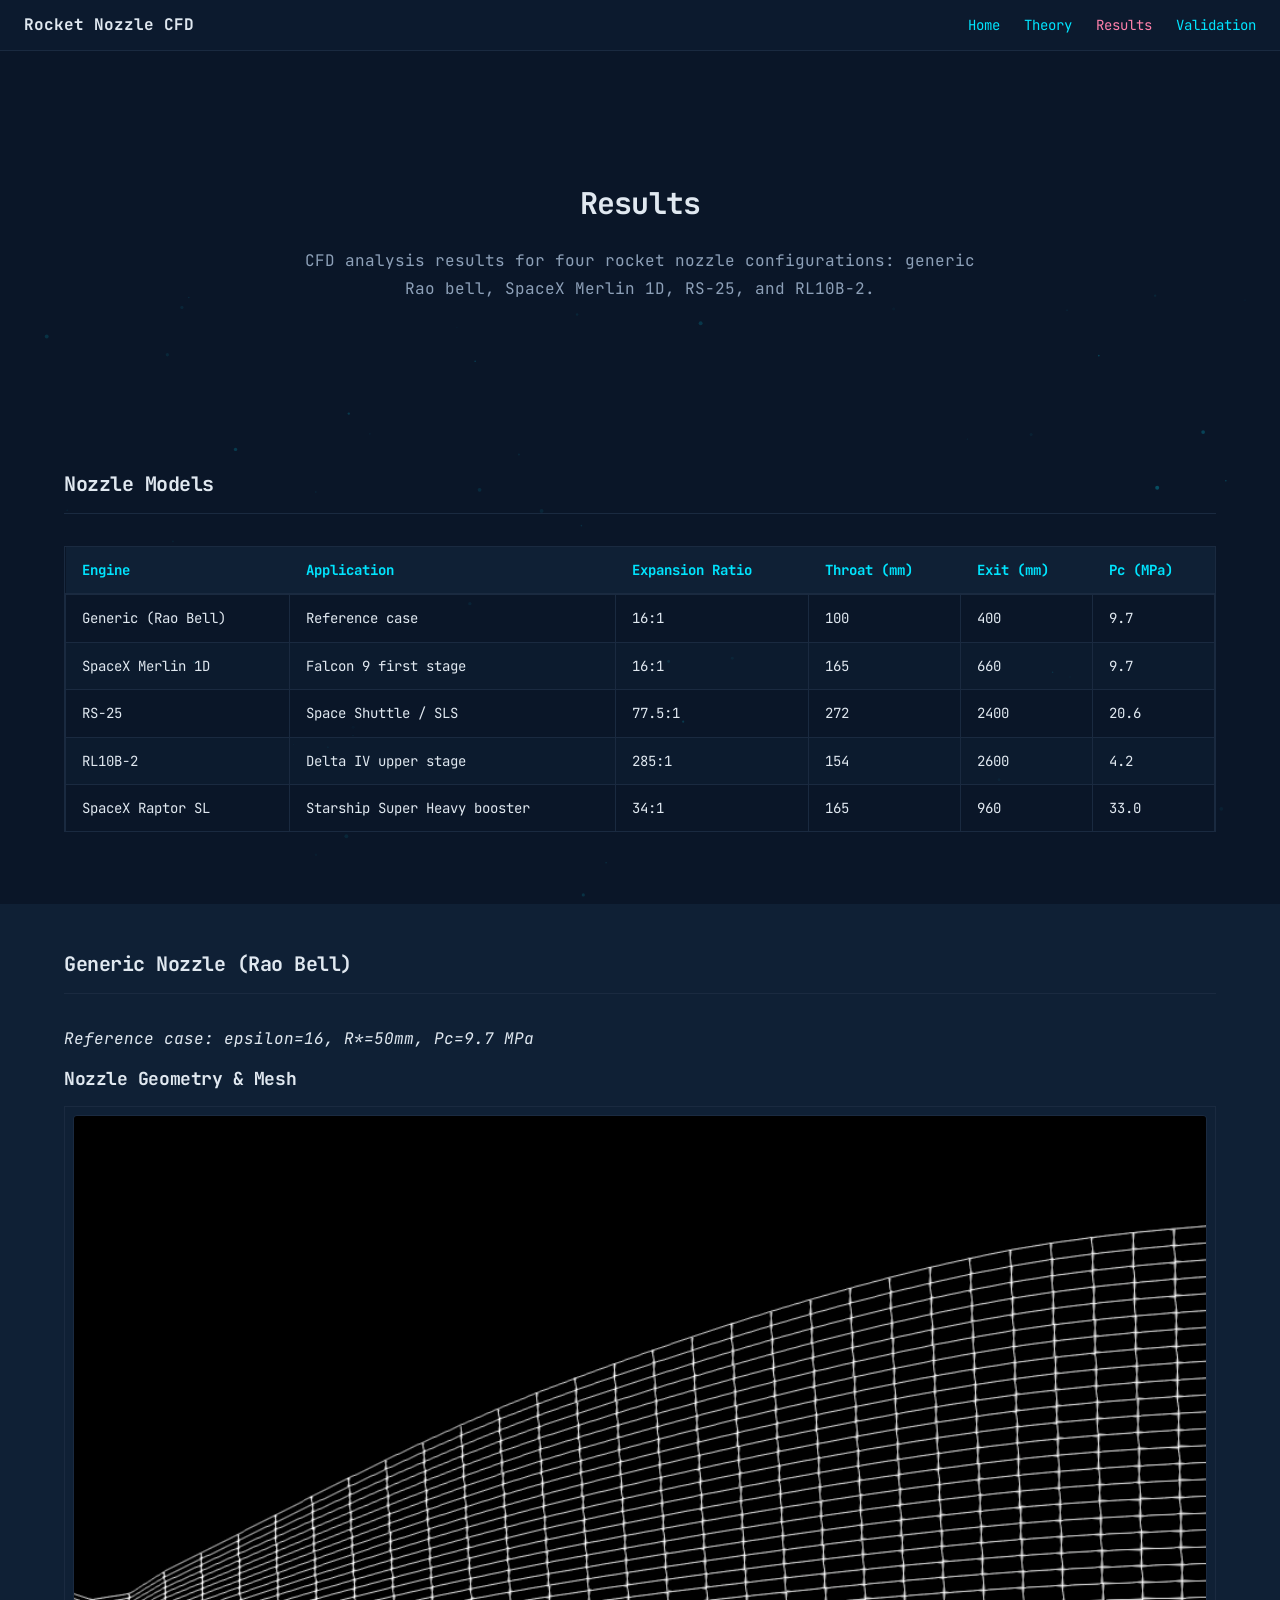
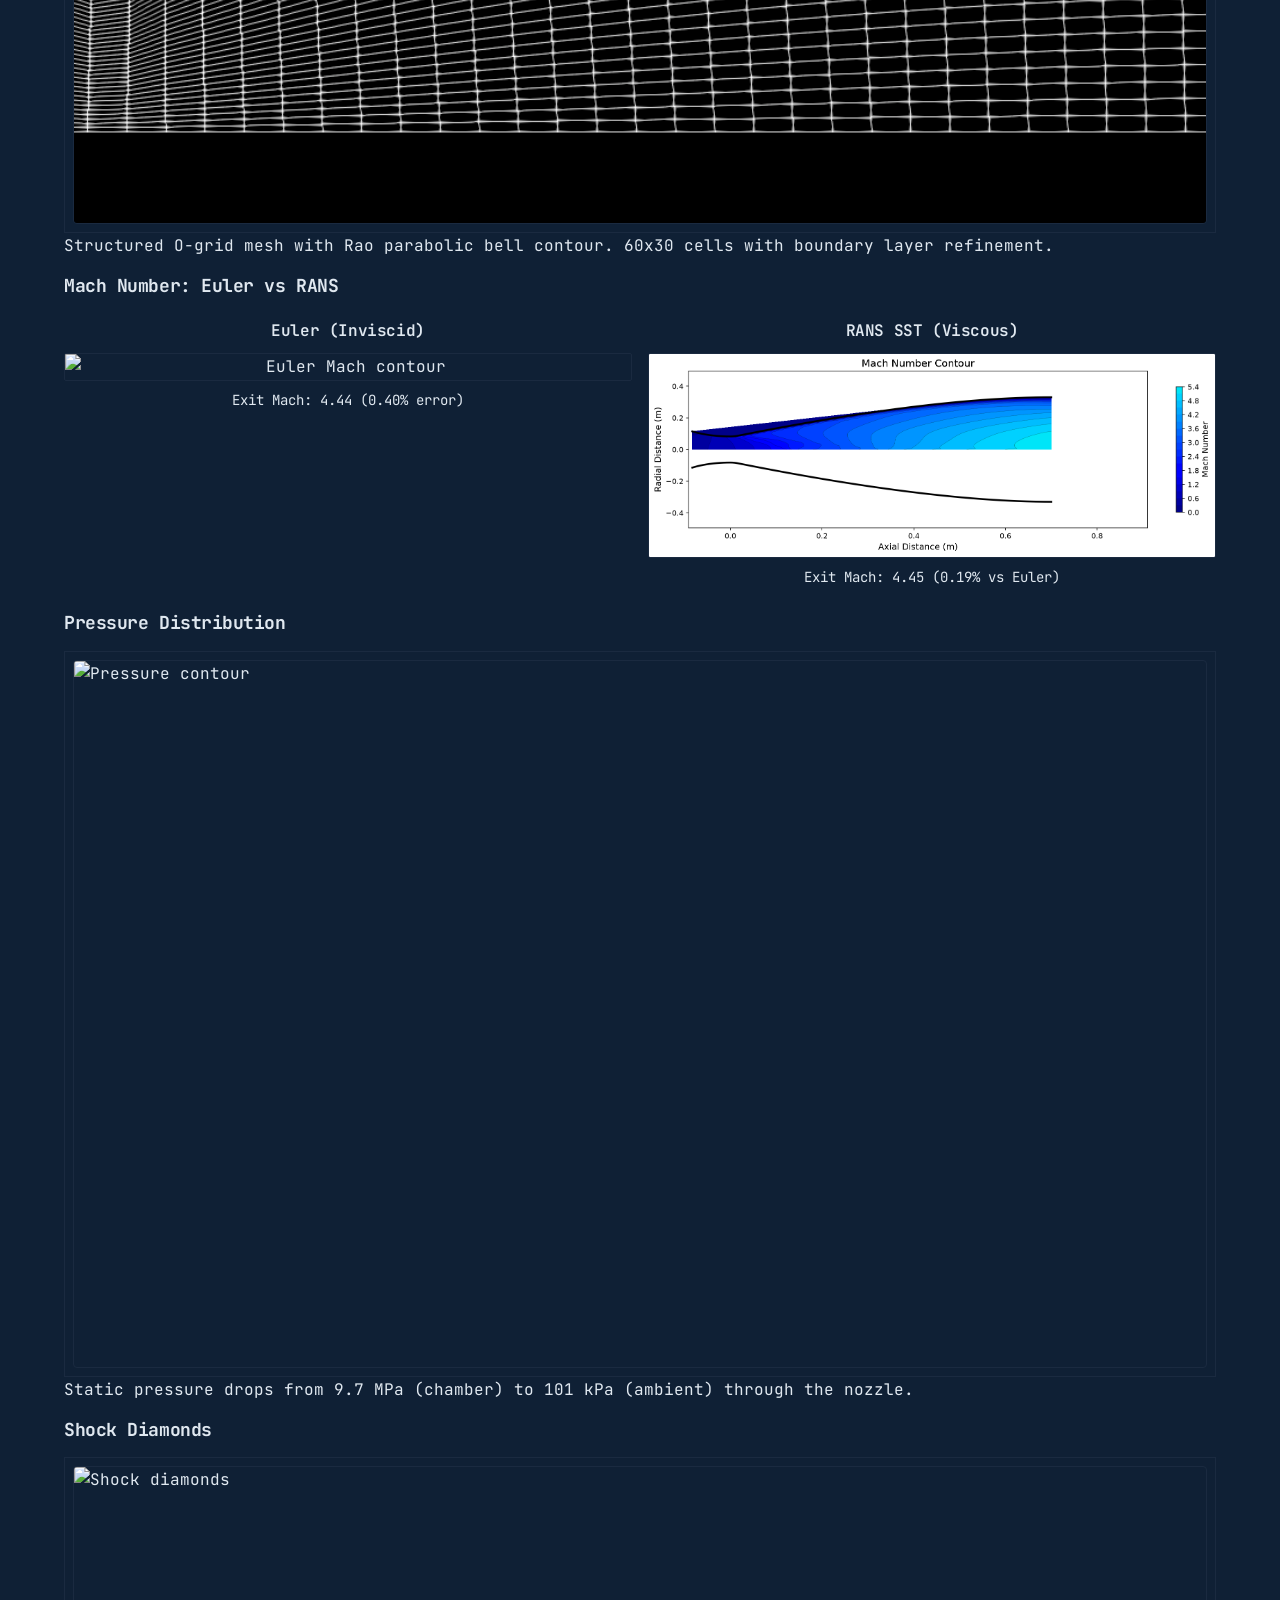
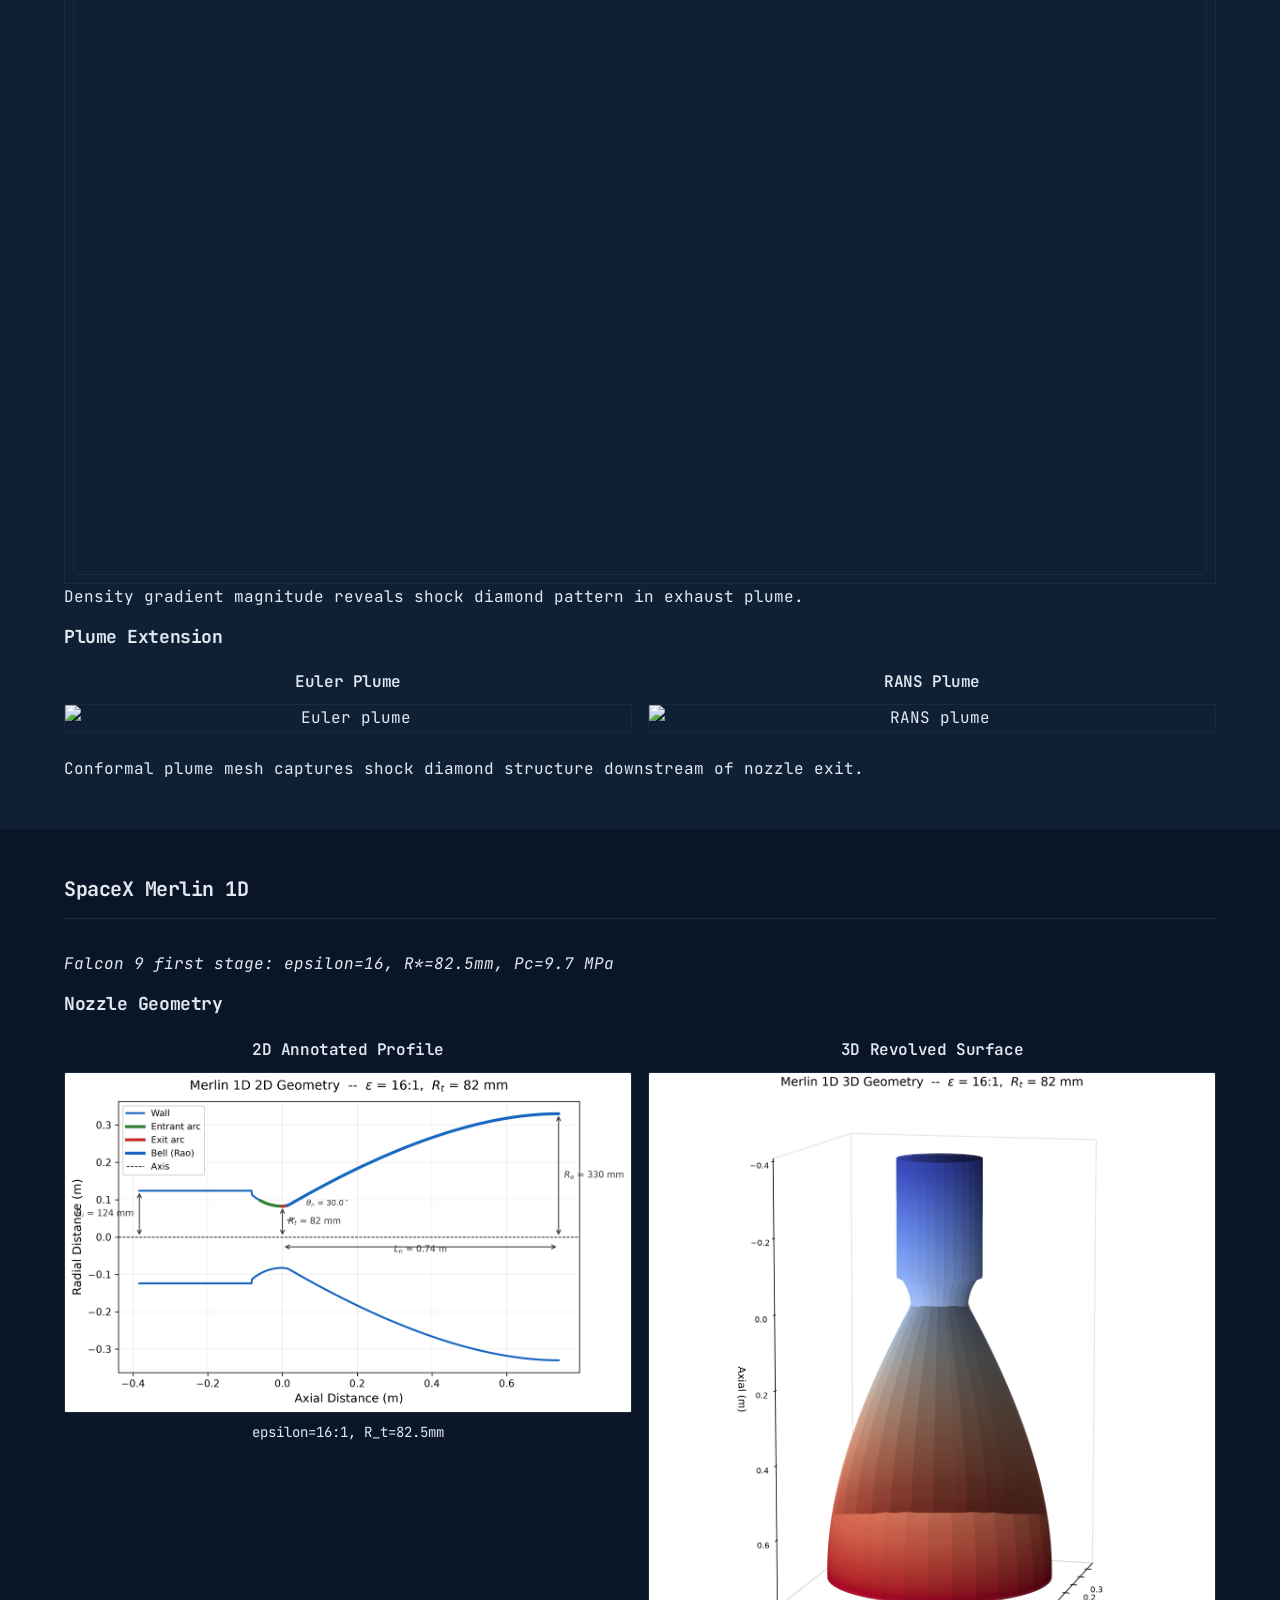
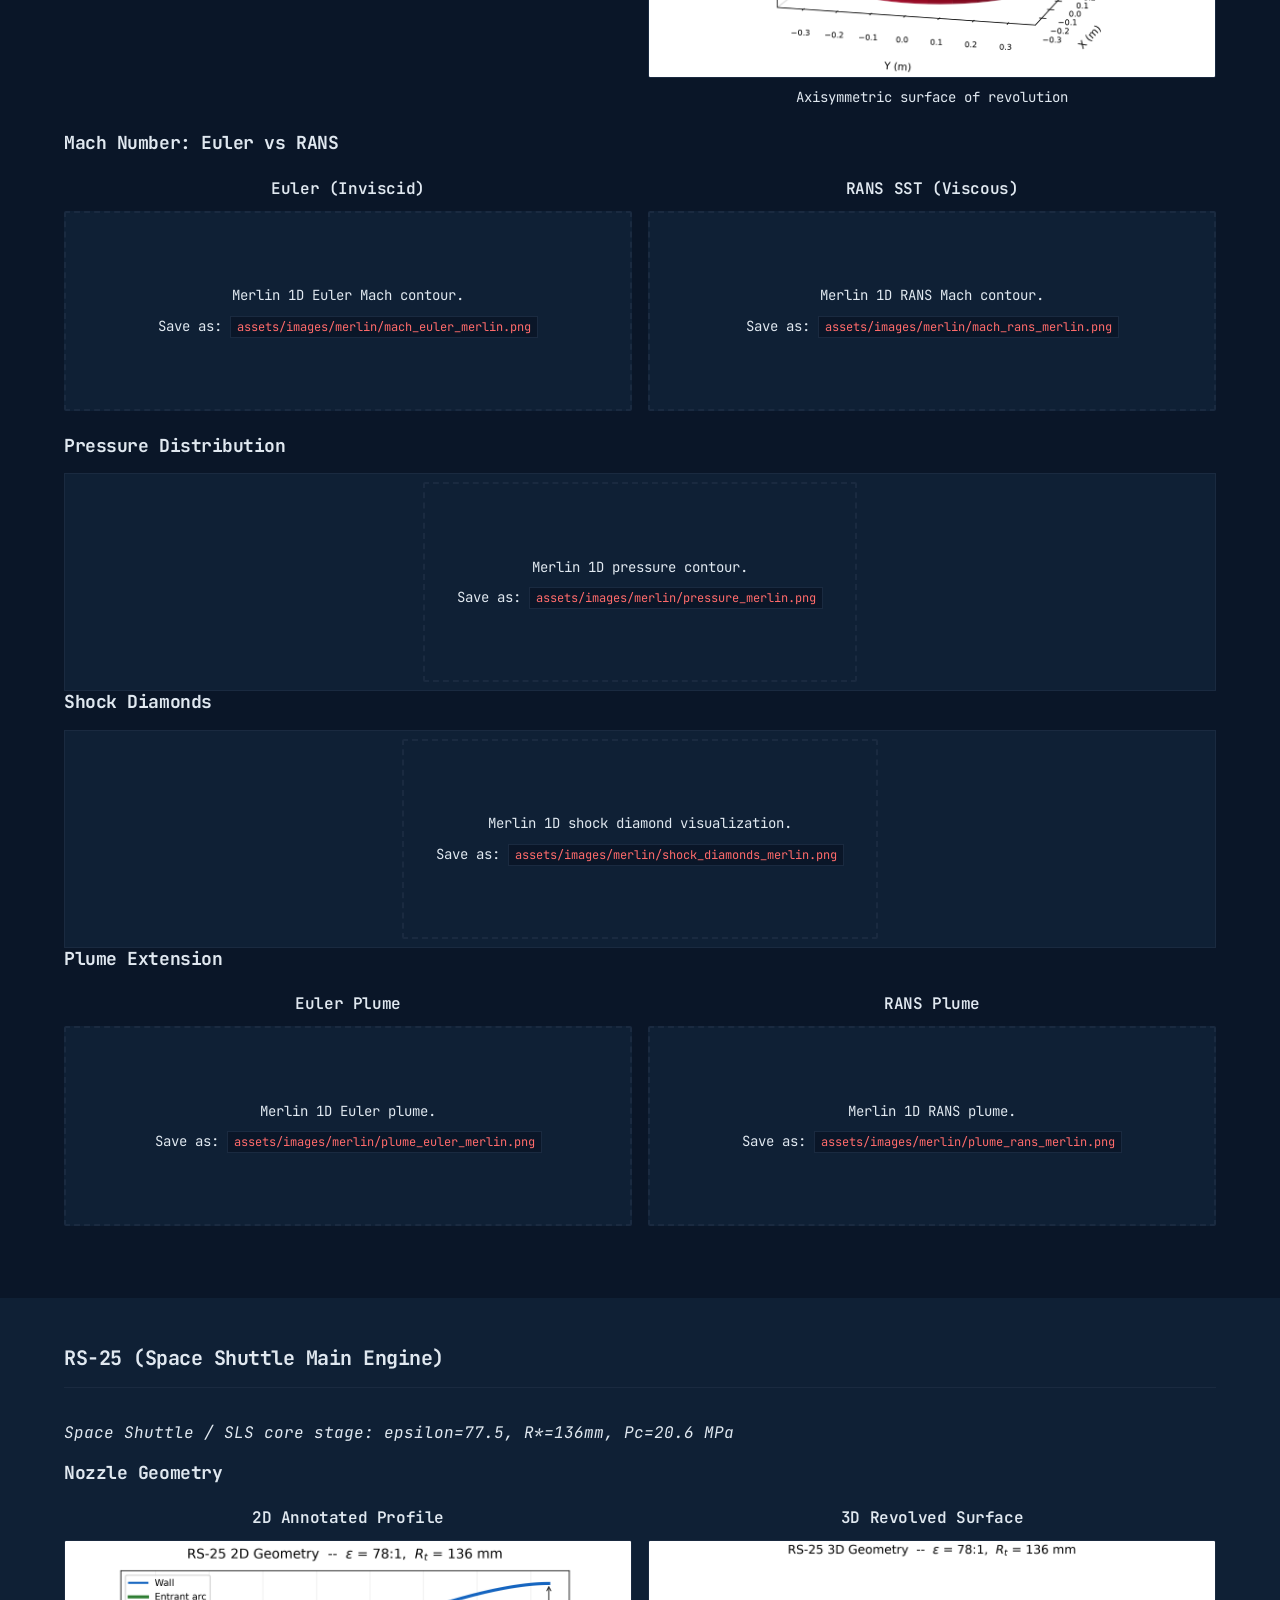
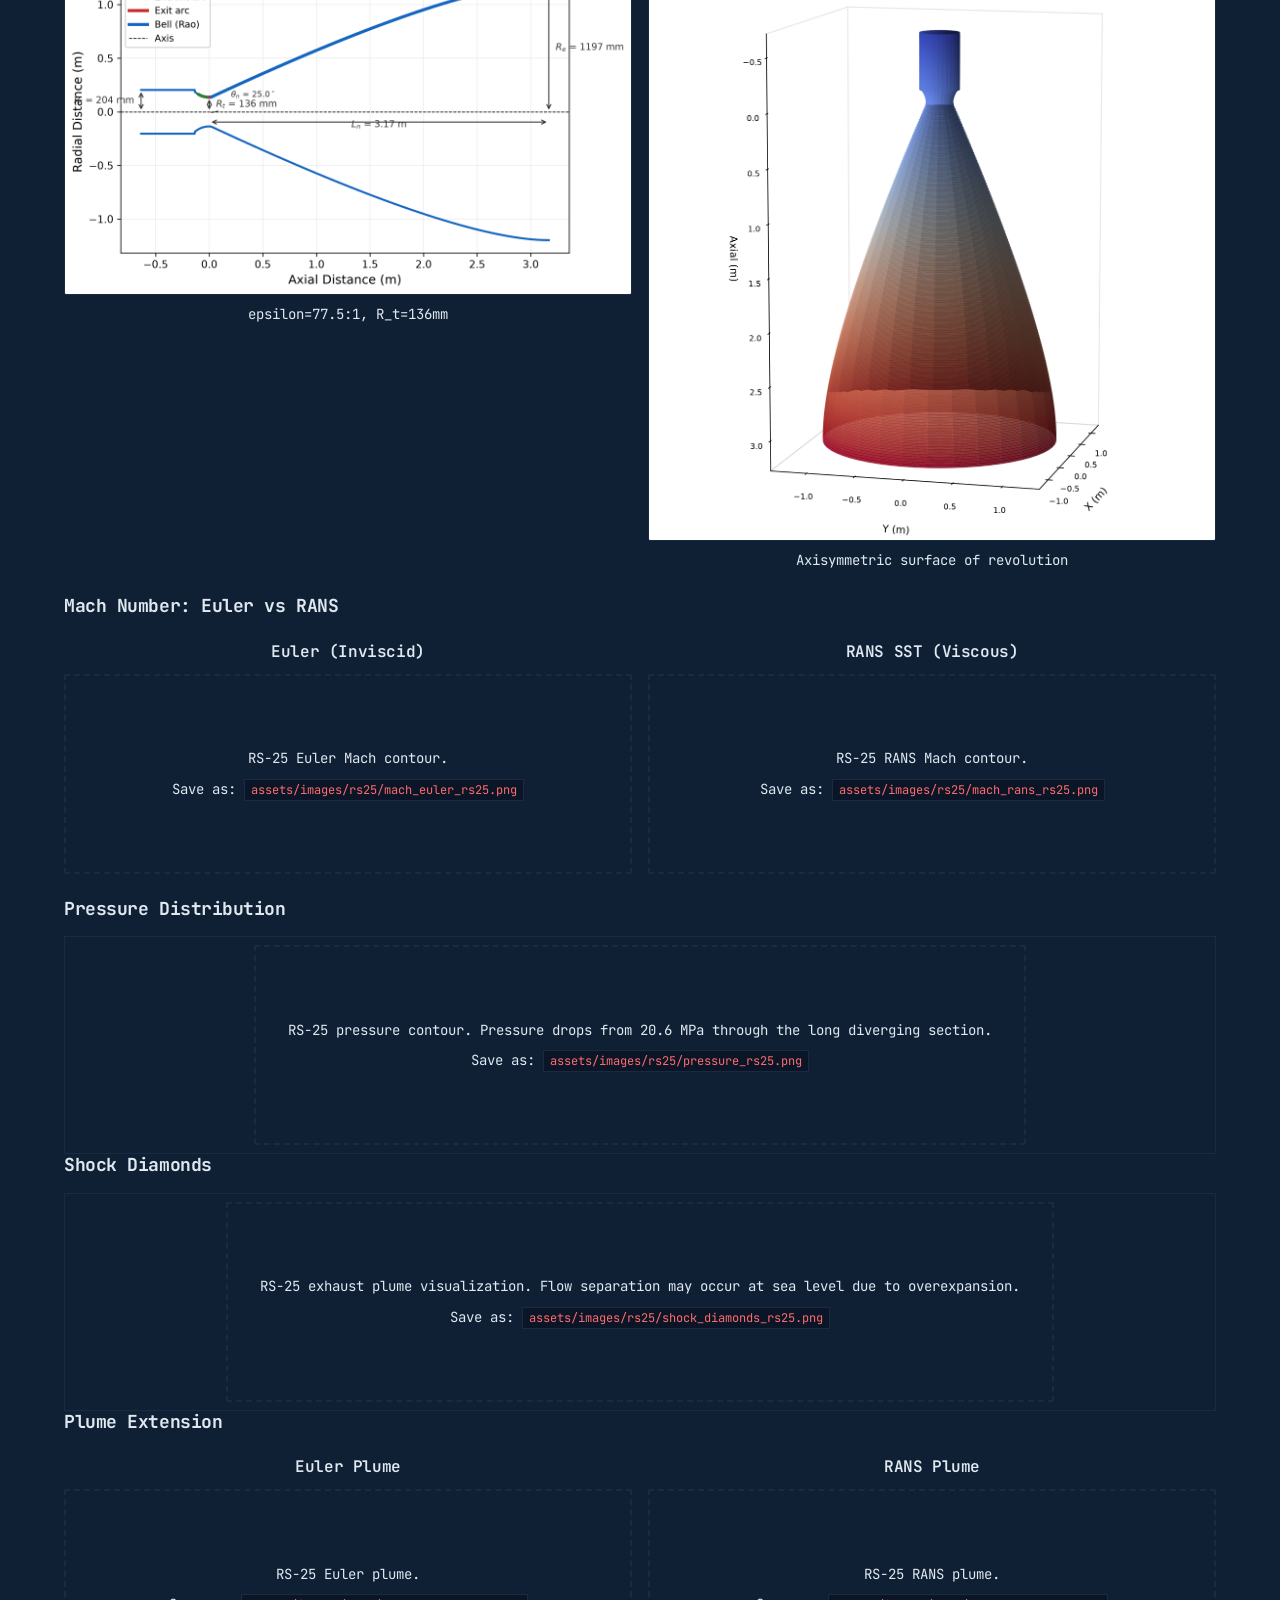
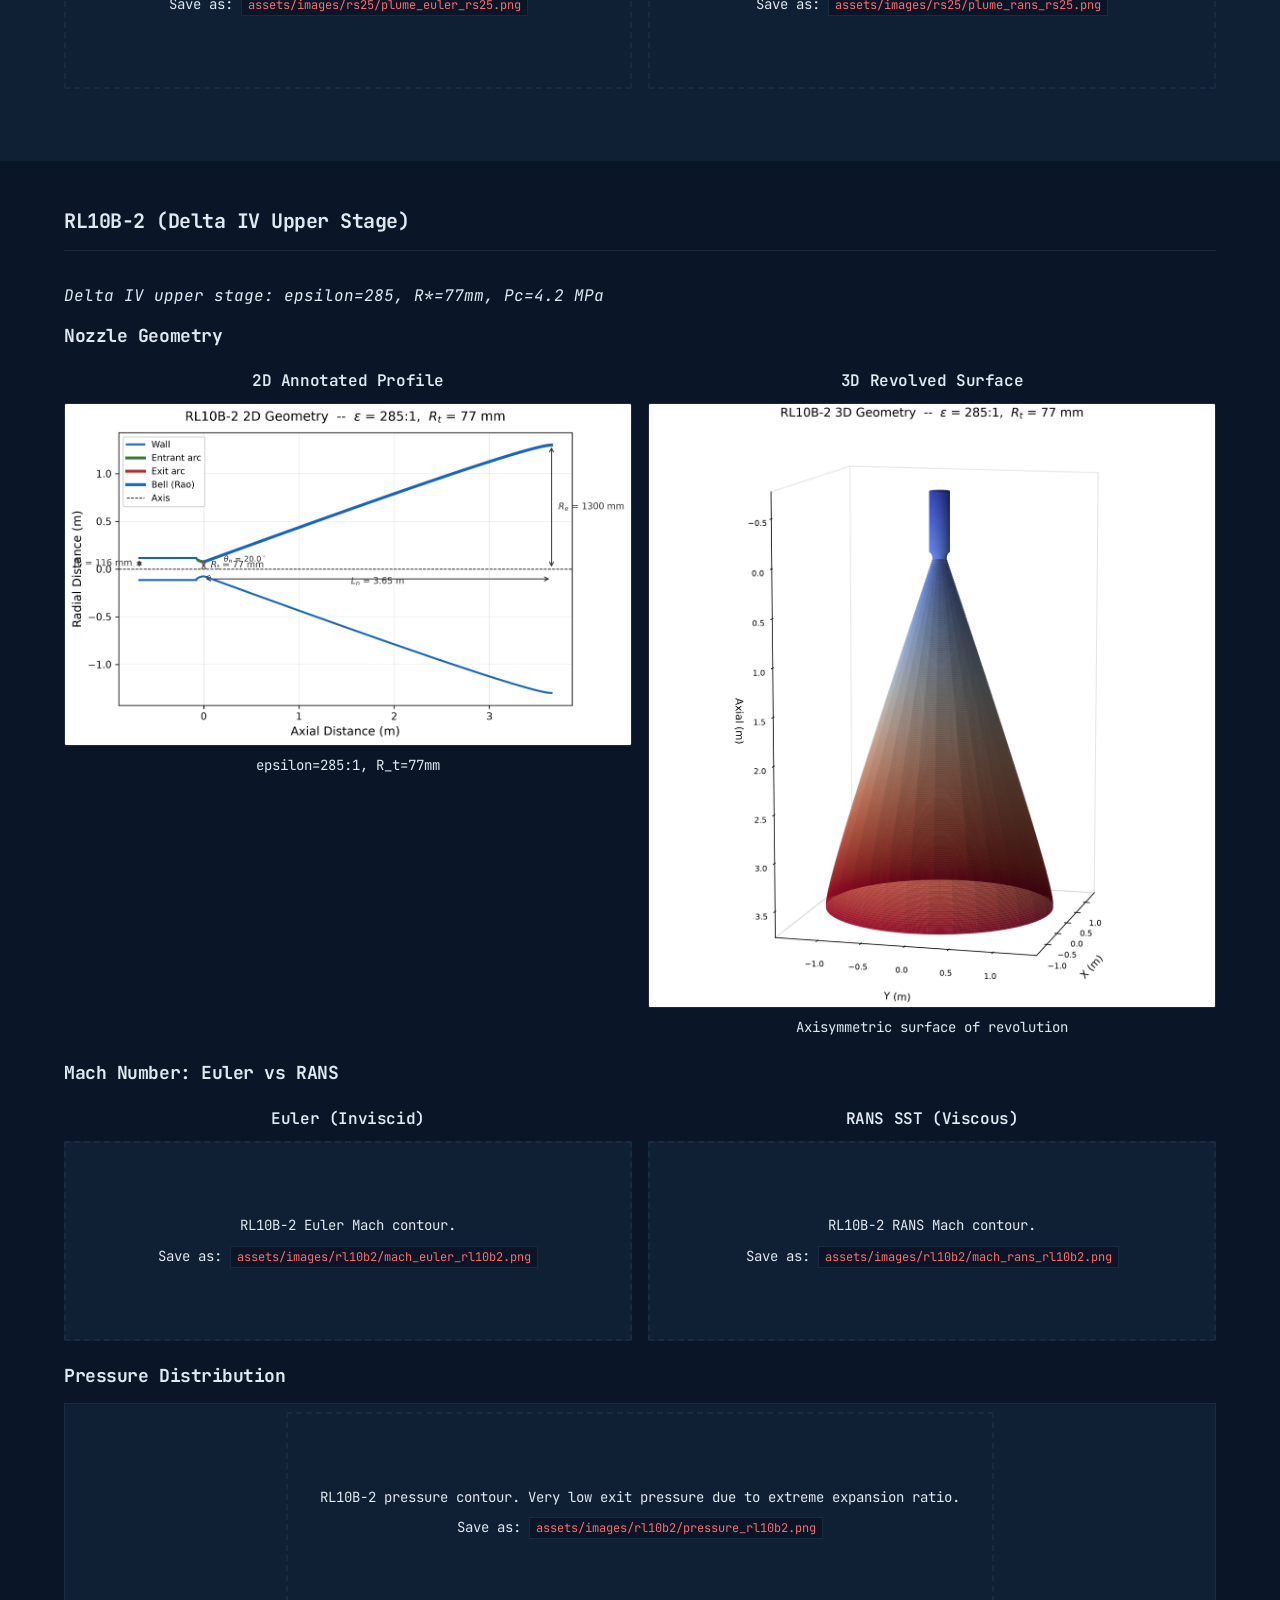
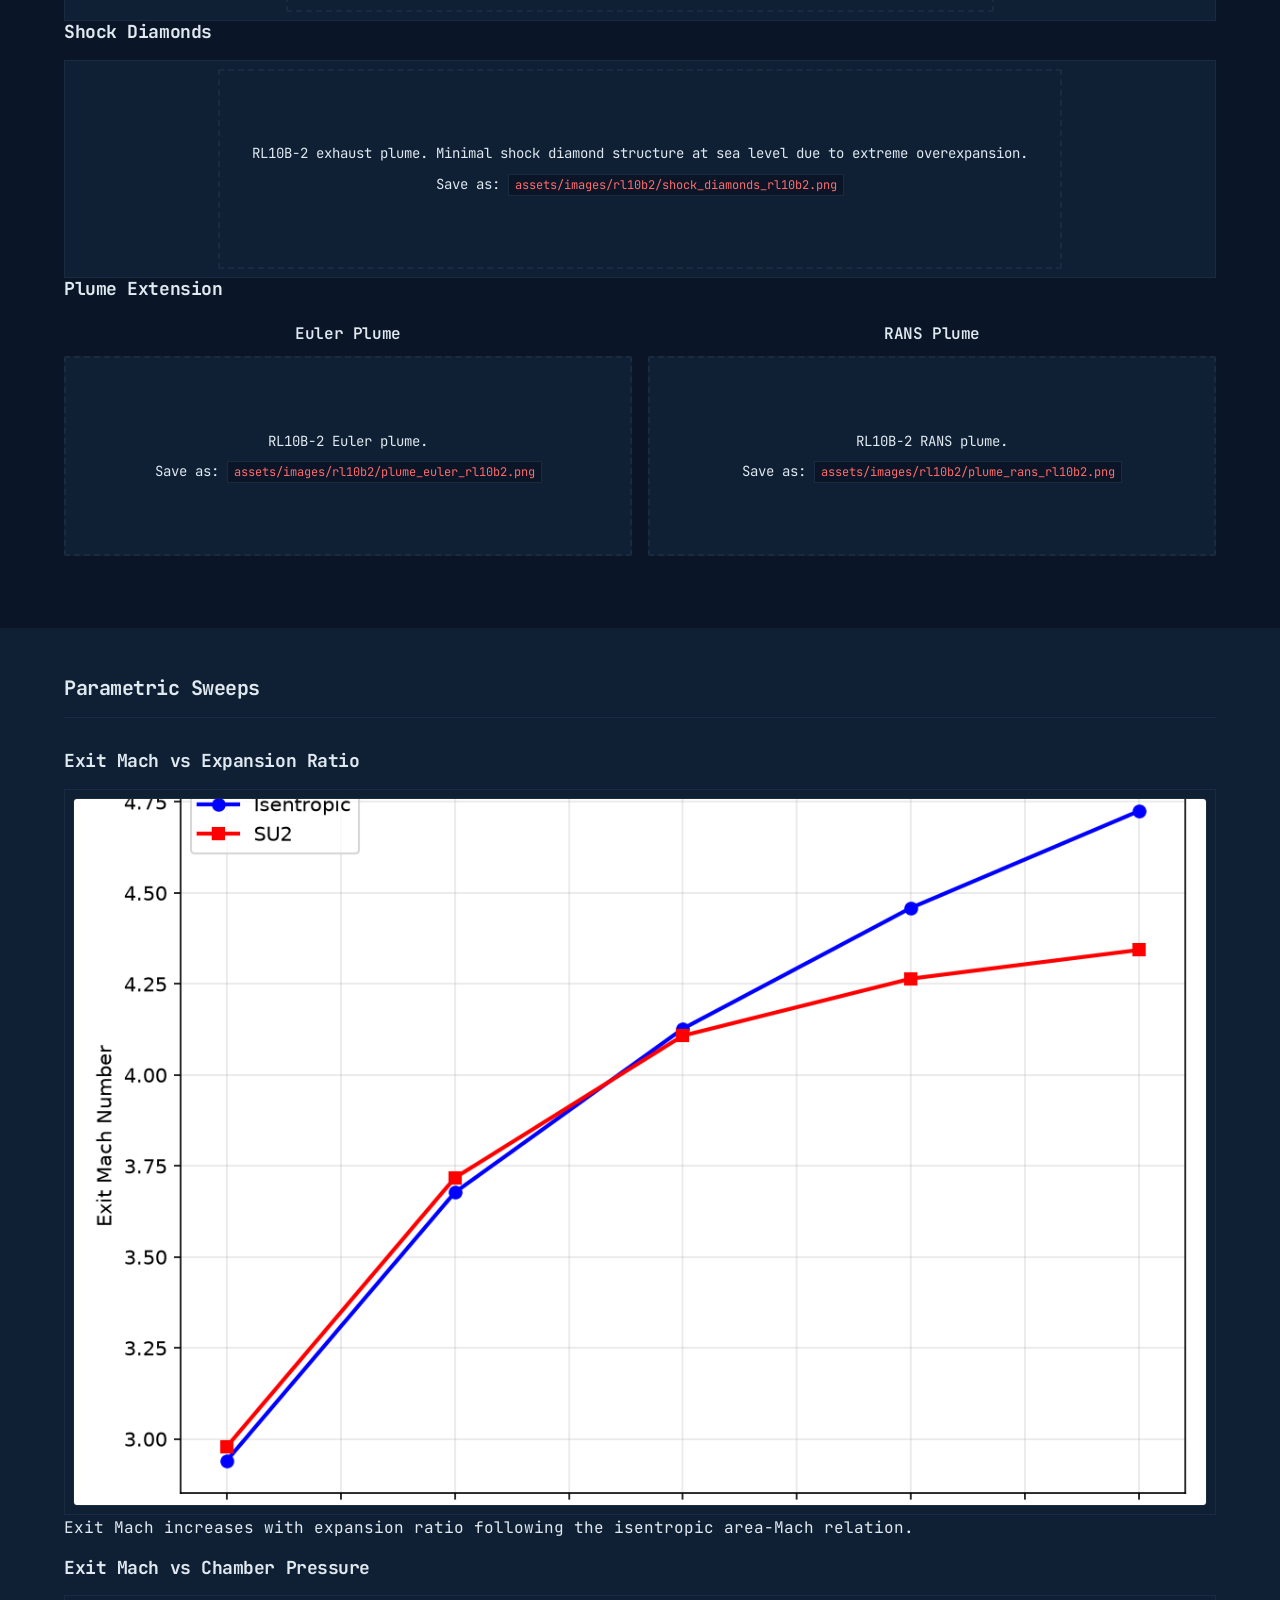
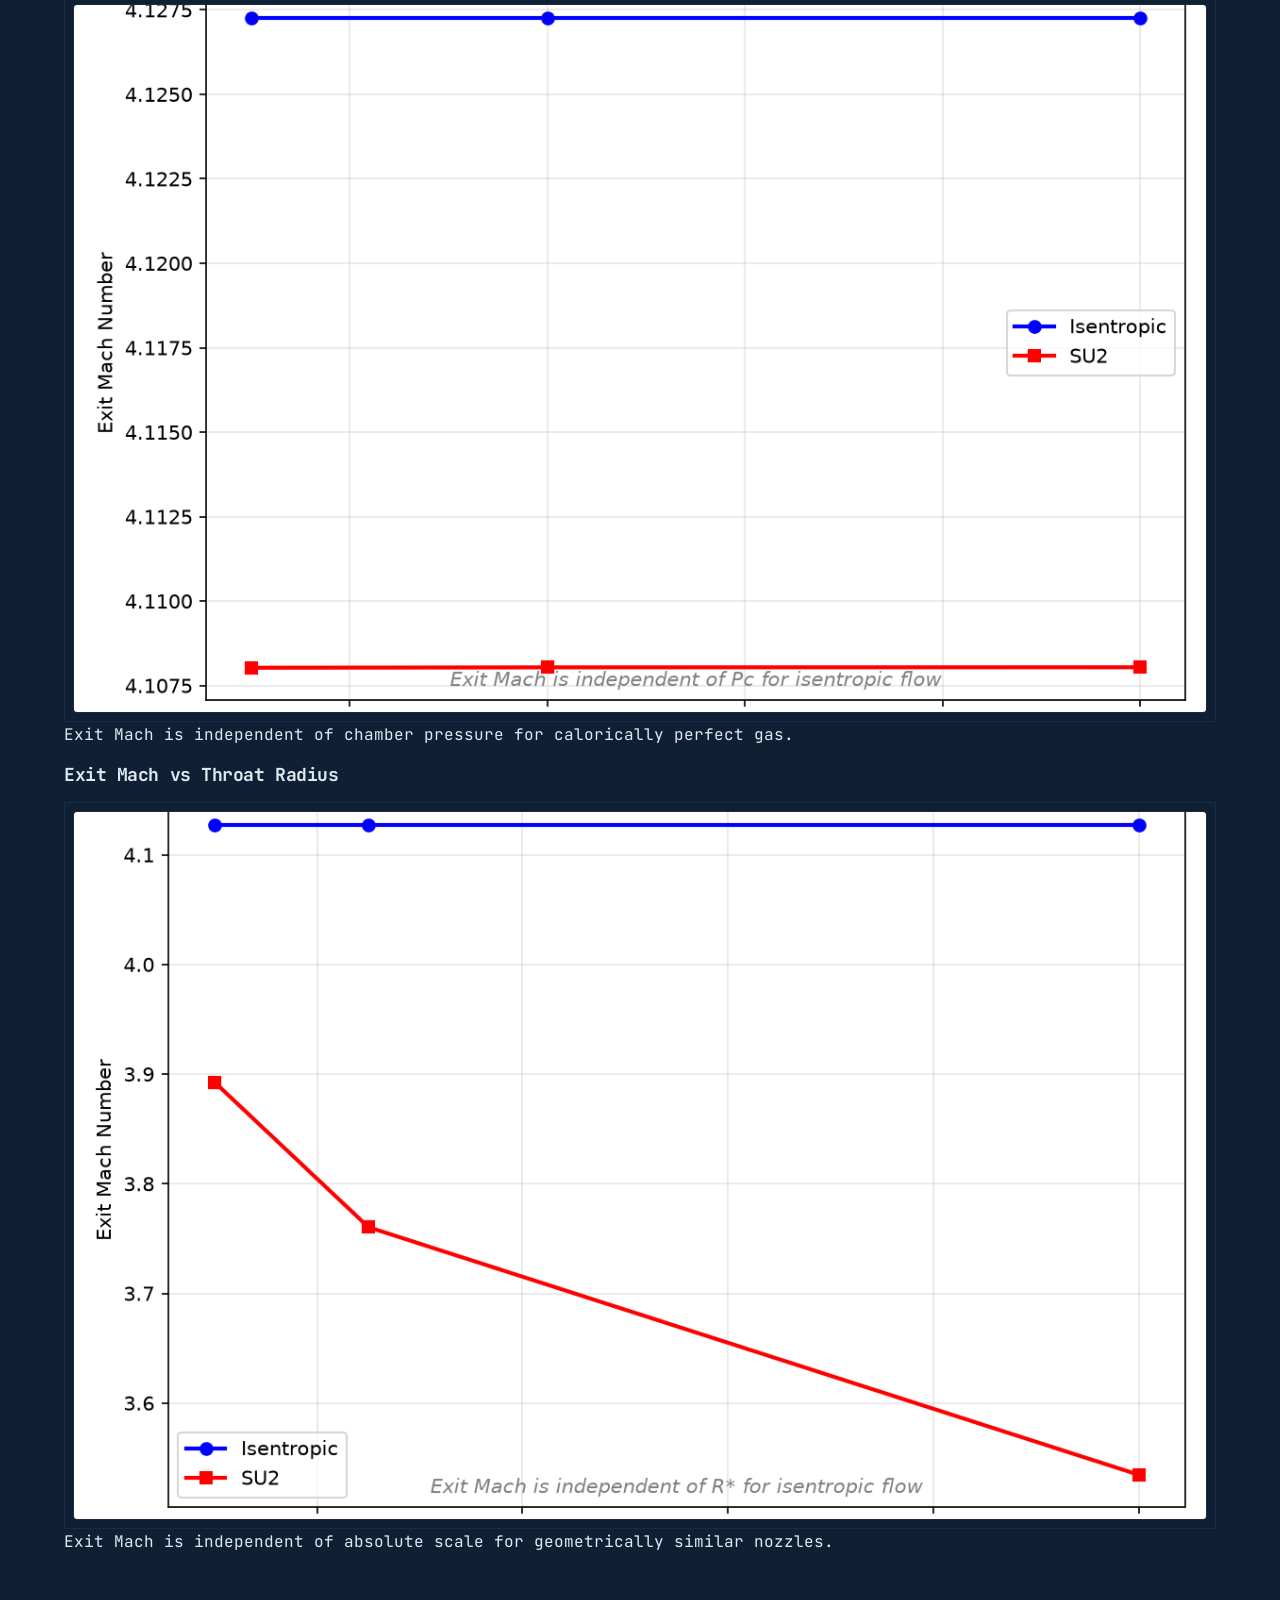
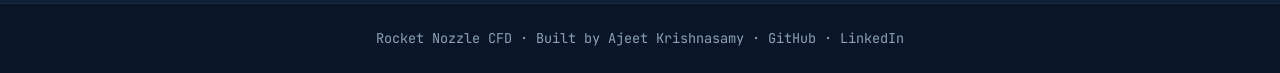
==== commit 4da872b0: "docs: update README and website with fresh results - Updated validation table with latest simulation" ====
--- a/docs/results.html
+++ b/docs/results.html
@@ -124,12 +124,12 @@
           <div class="comparison-grid__item">
             <h4>Euler (Inviscid)</h4>
             <img src="assets/images/merlin-1d/euler/mach_contour_euler.png" alt="Euler Mach contour" loading="lazy">
-            <p>Exit Mach: 4.37 (1.97% error)</p>
+            <p>Exit Mach: 4.44 (0.40% error)</p>
           </div>
           <div class="comparison-grid__item">
             <h4>RANS SST (Viscous)</h4>
             <img src="assets/images/merlin-1d/rans/mach_contour_rans.png" alt="RANS Mach contour" loading="lazy">
-            <p>Exit Mach: 4.39 (0.35% vs Euler)</p>
+            <p>Exit Mach: 4.45 (0.19% vs Euler)</p>
           </div>
         </div>
 
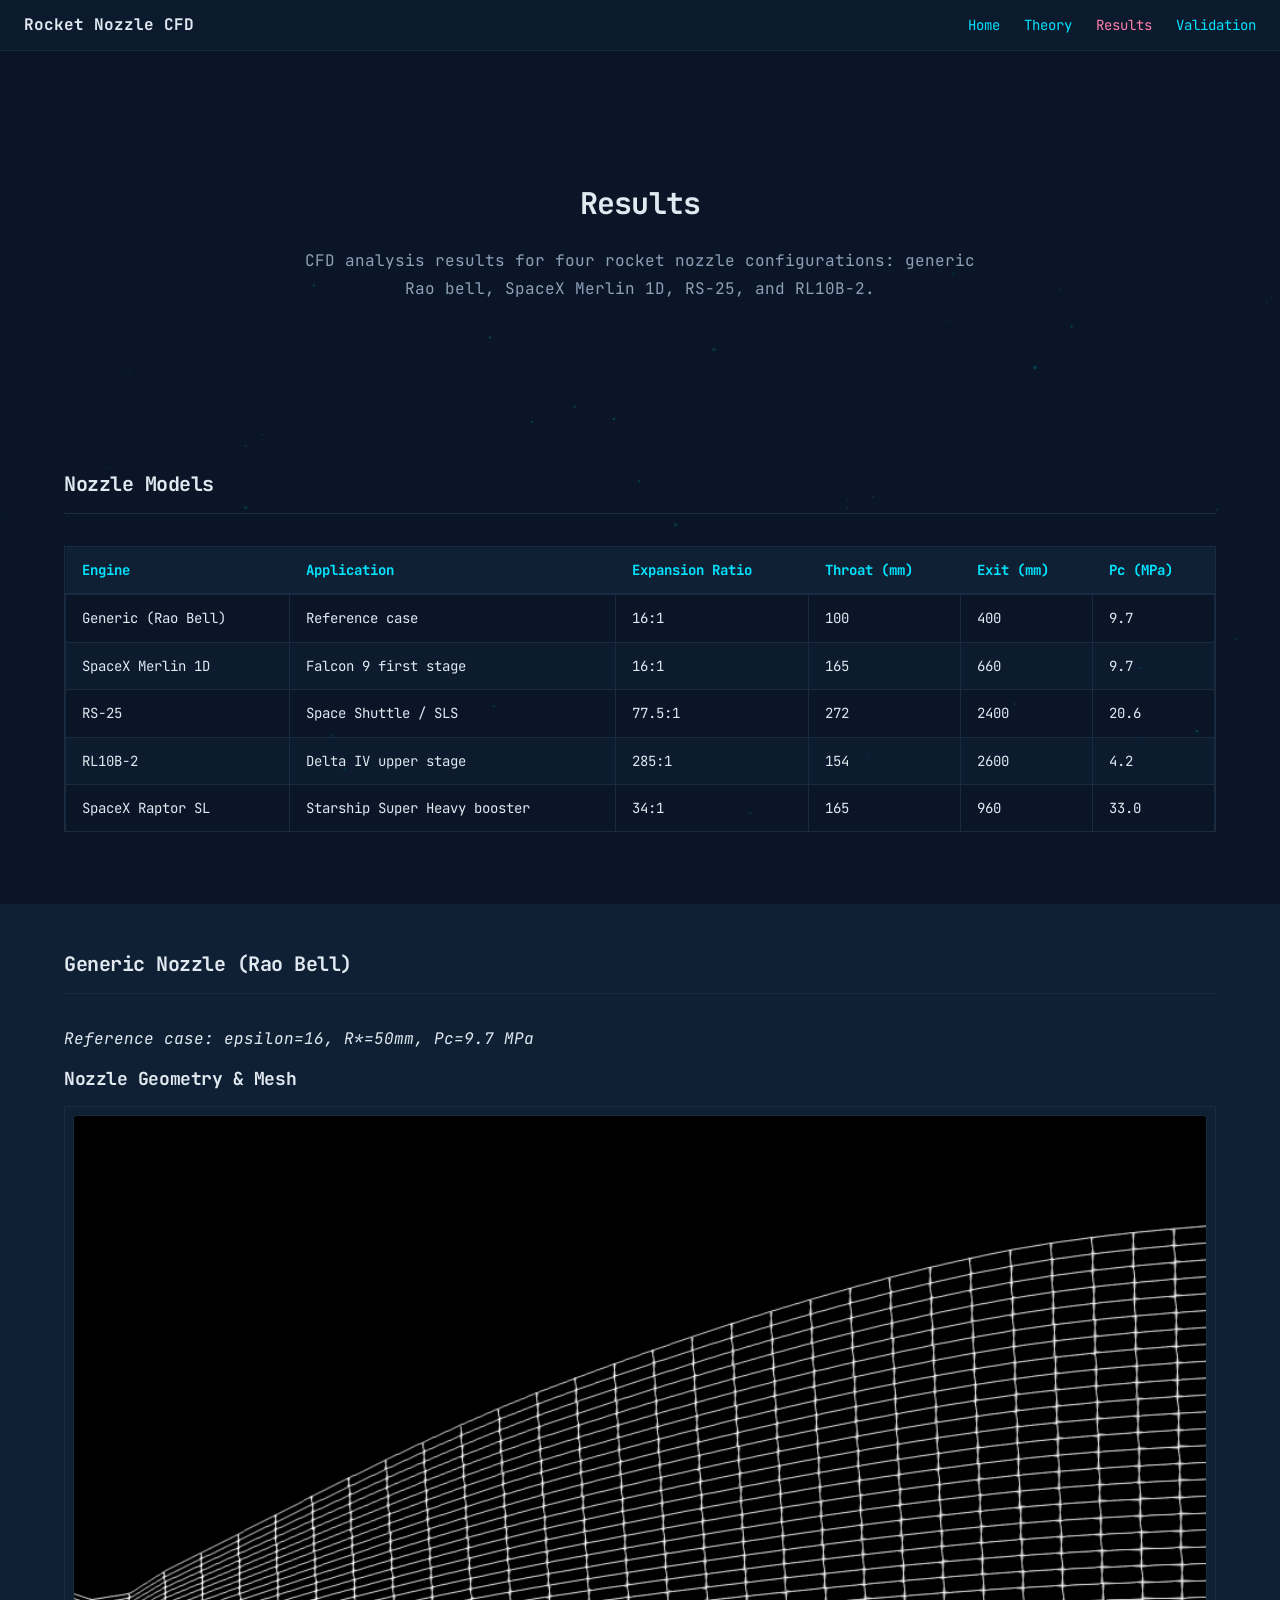
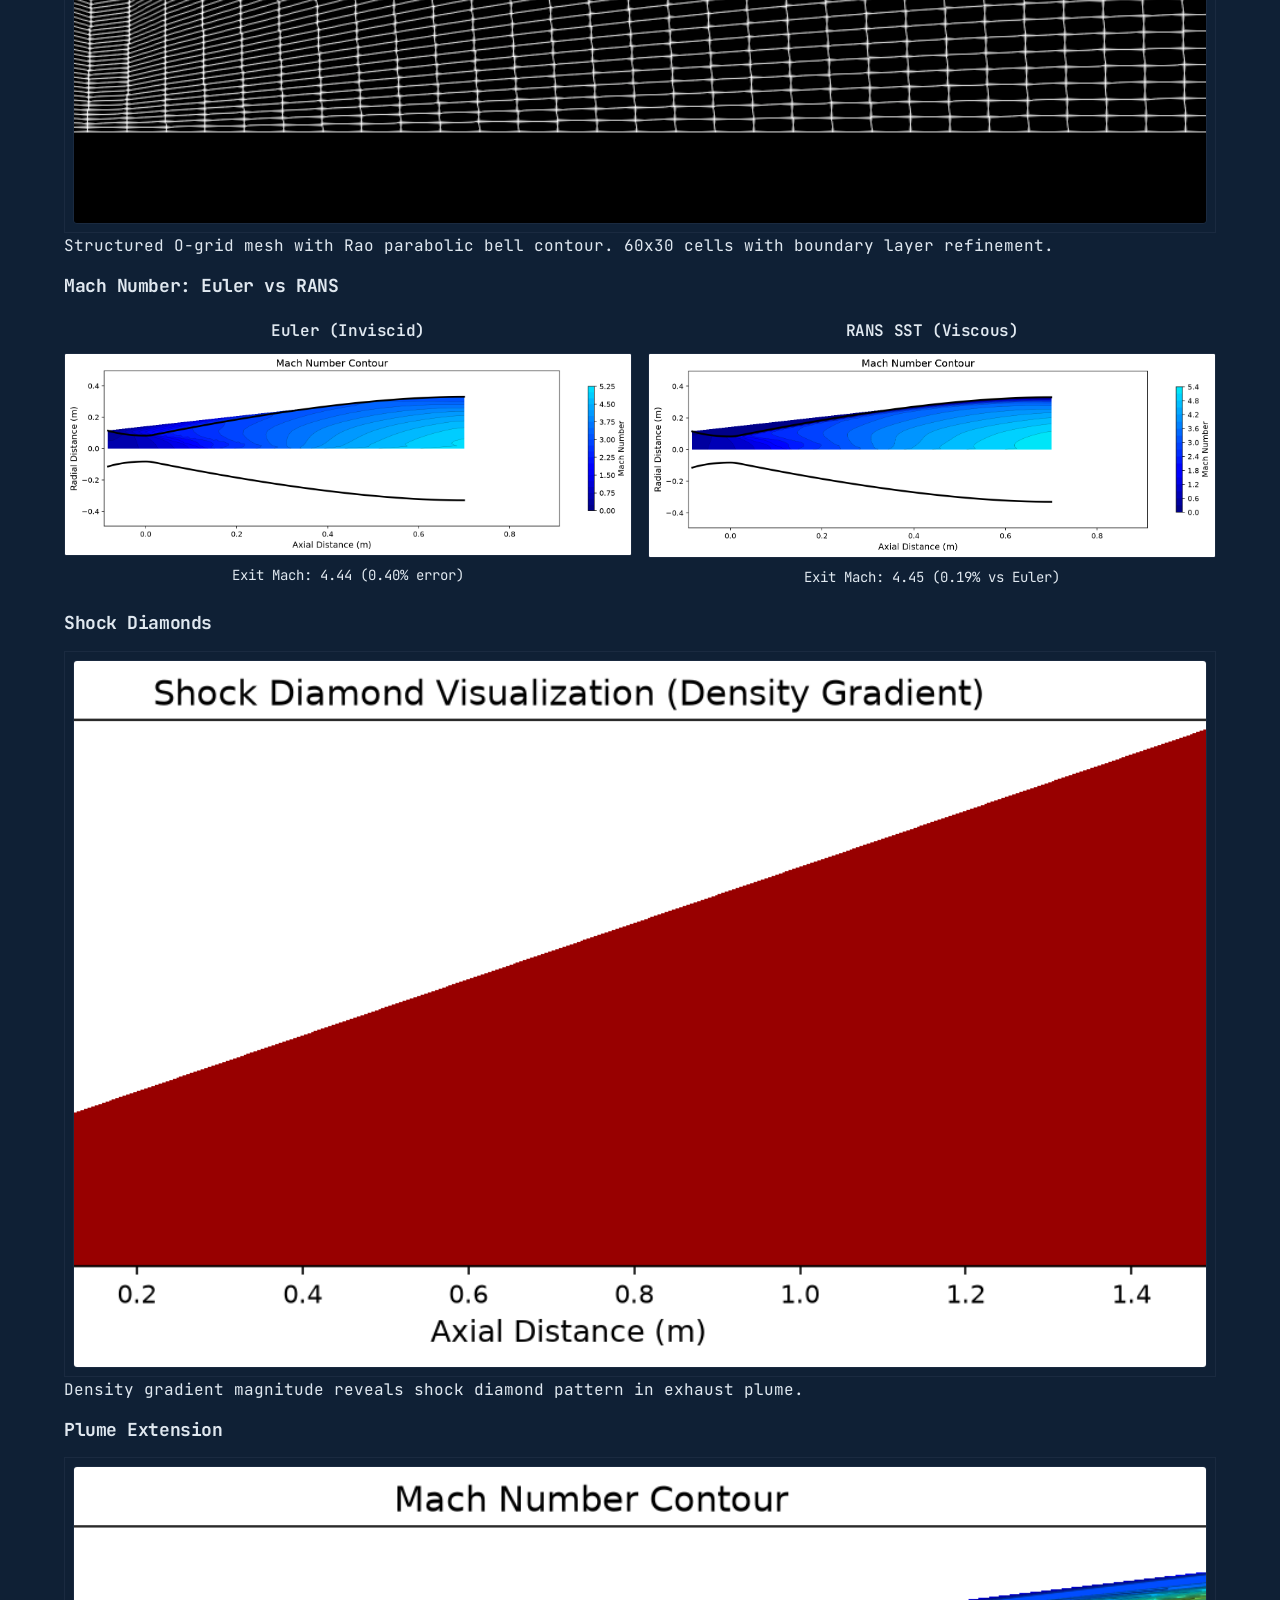
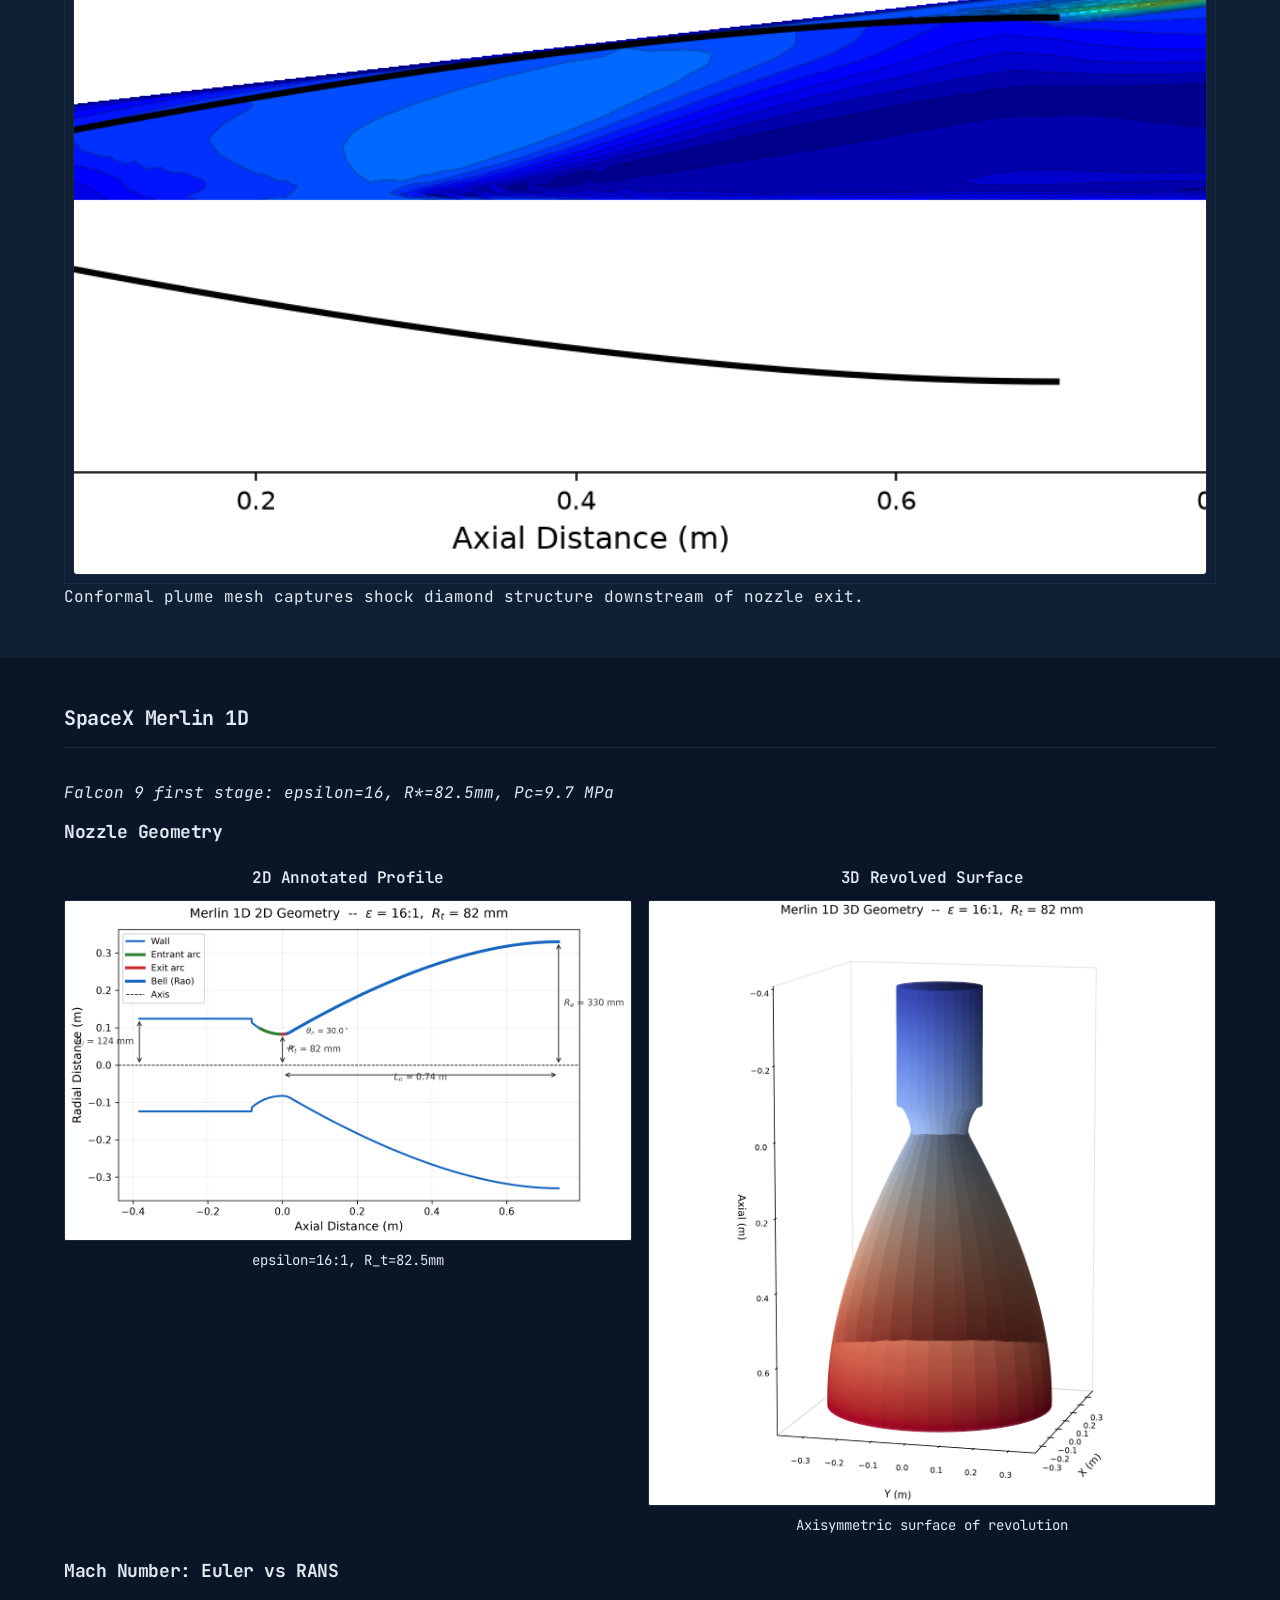
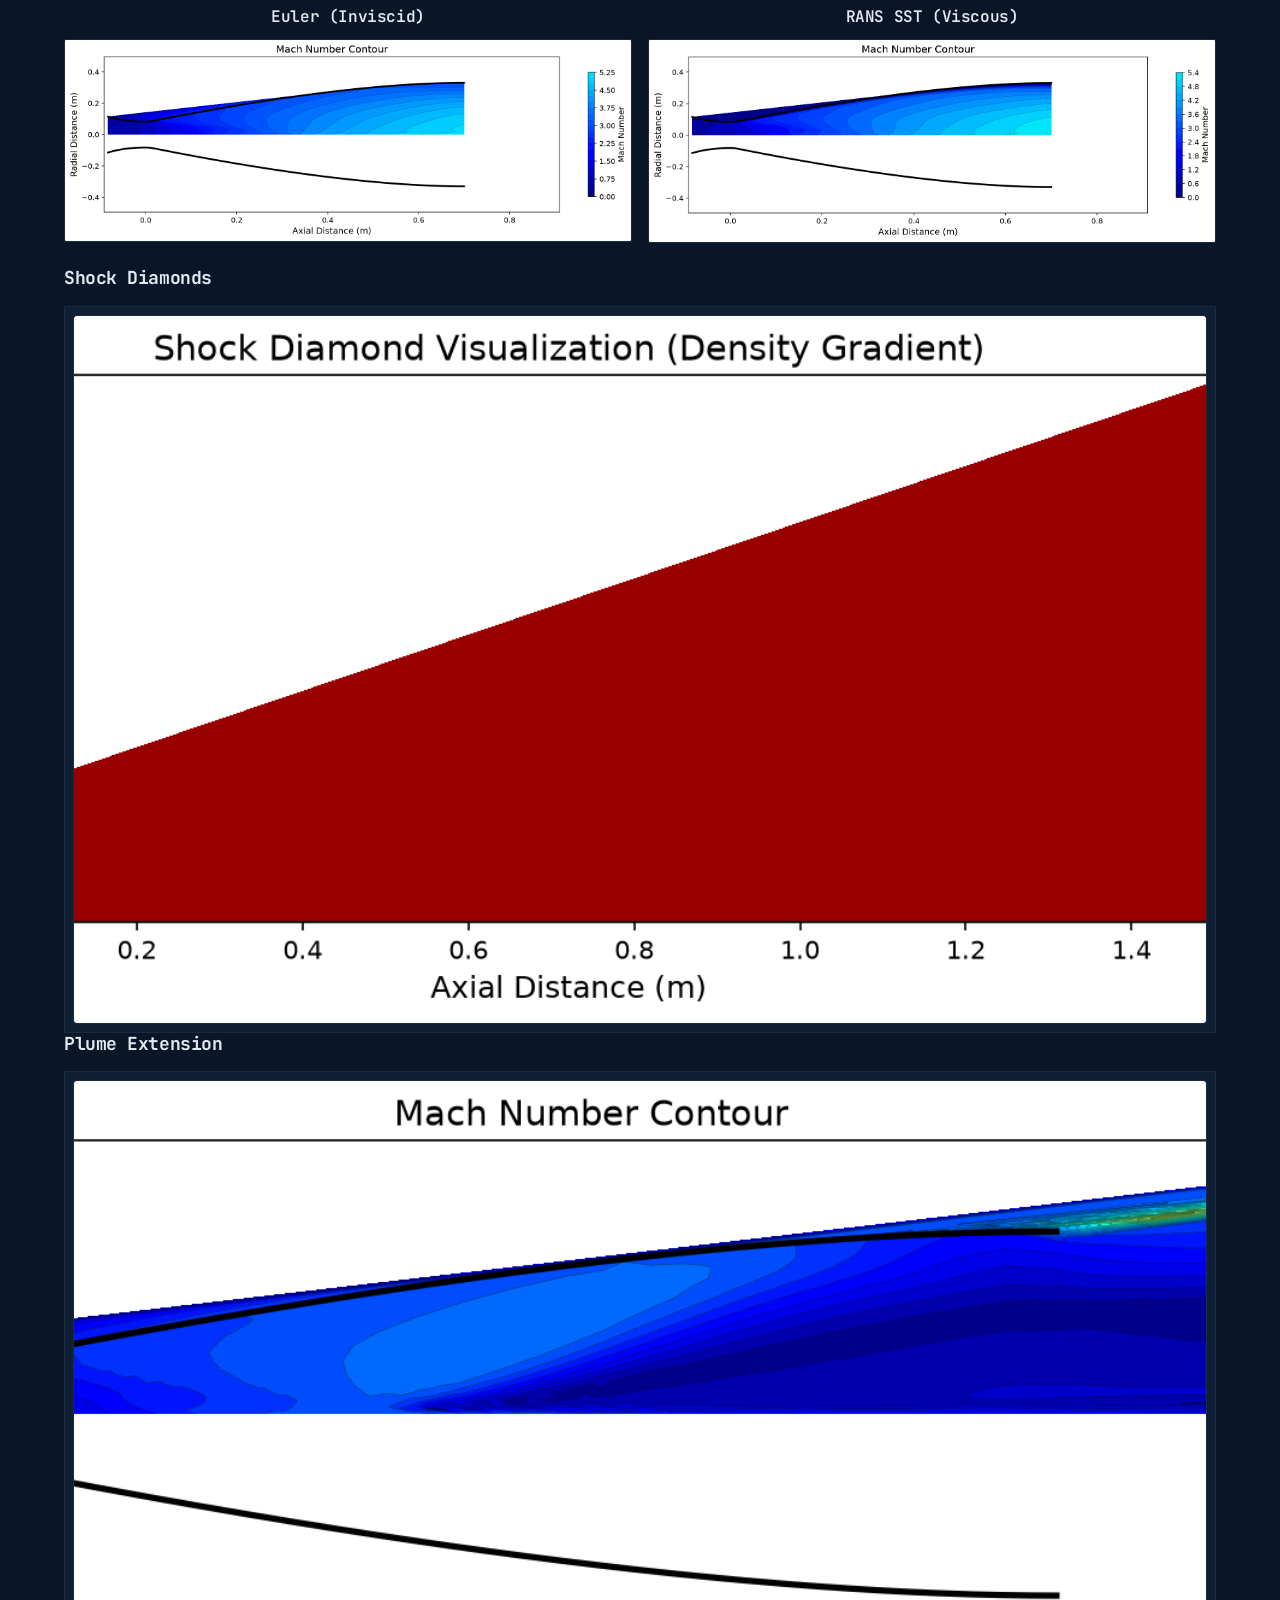
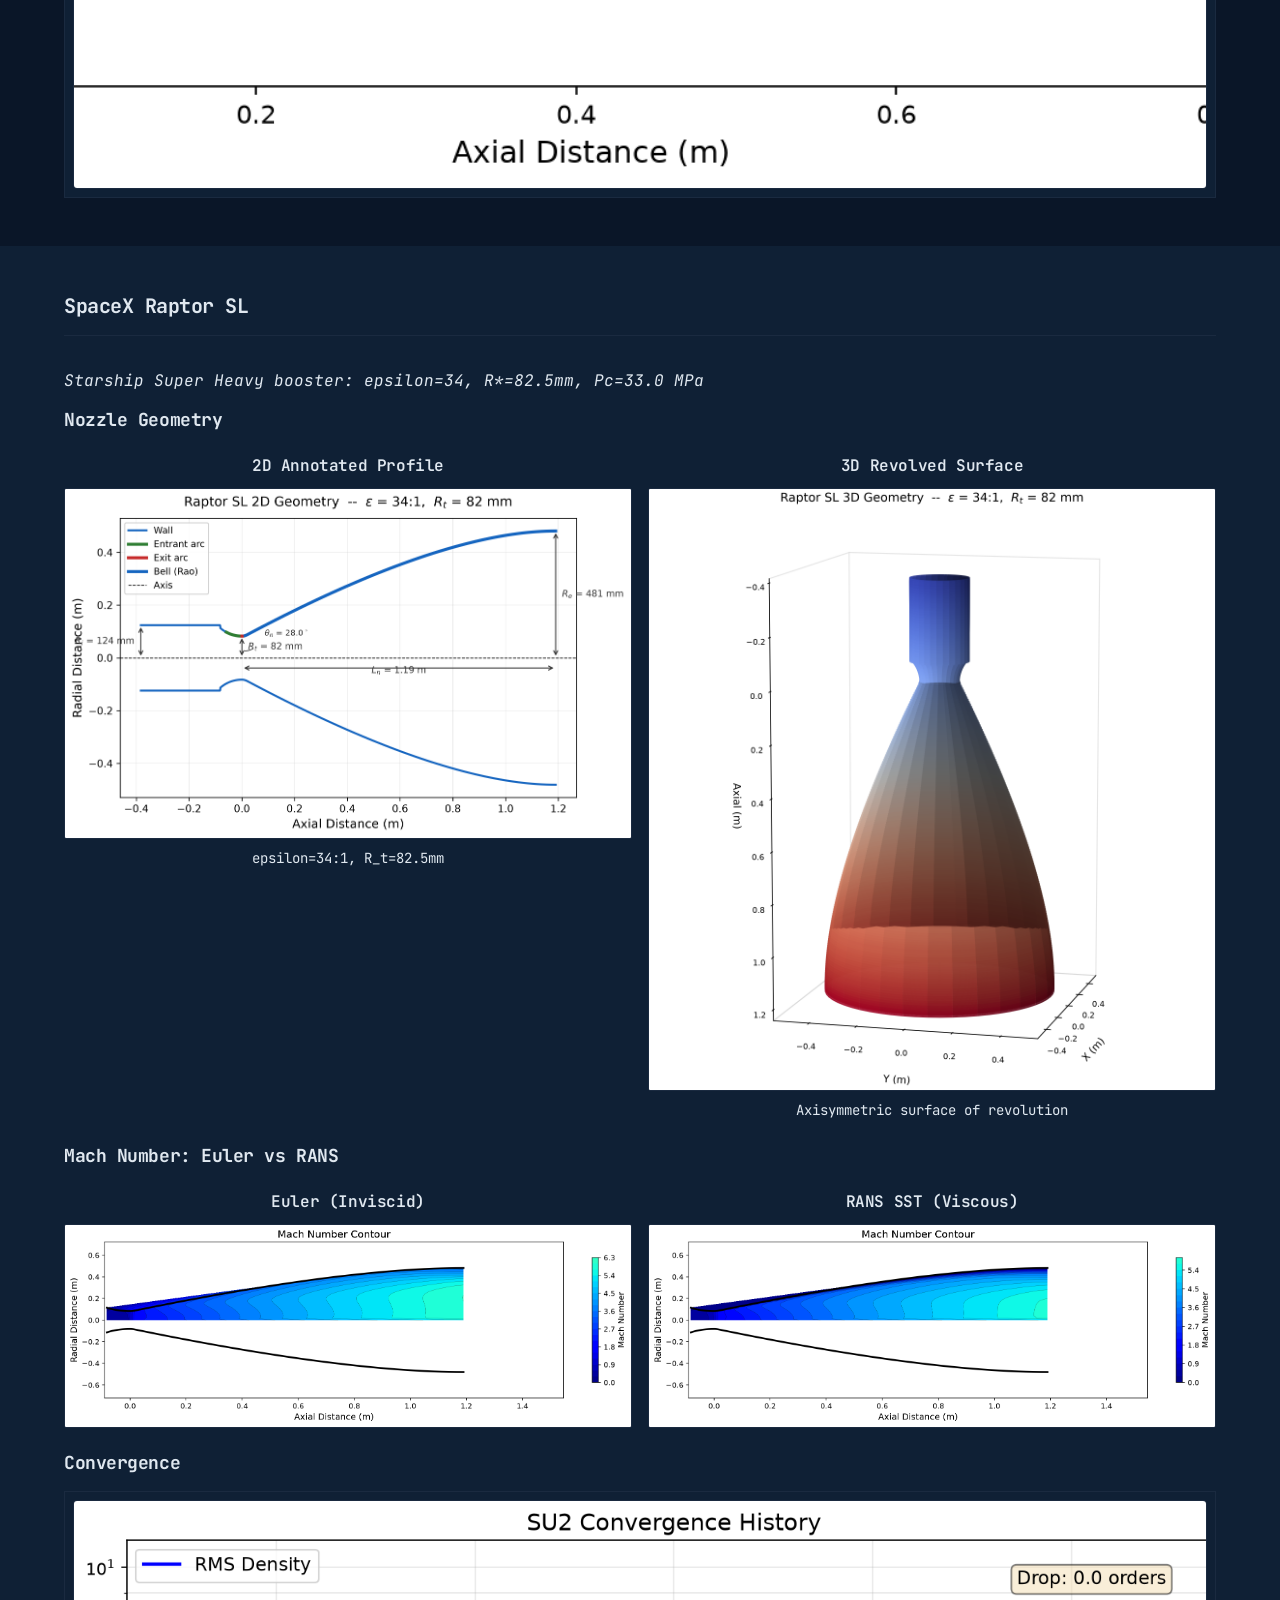
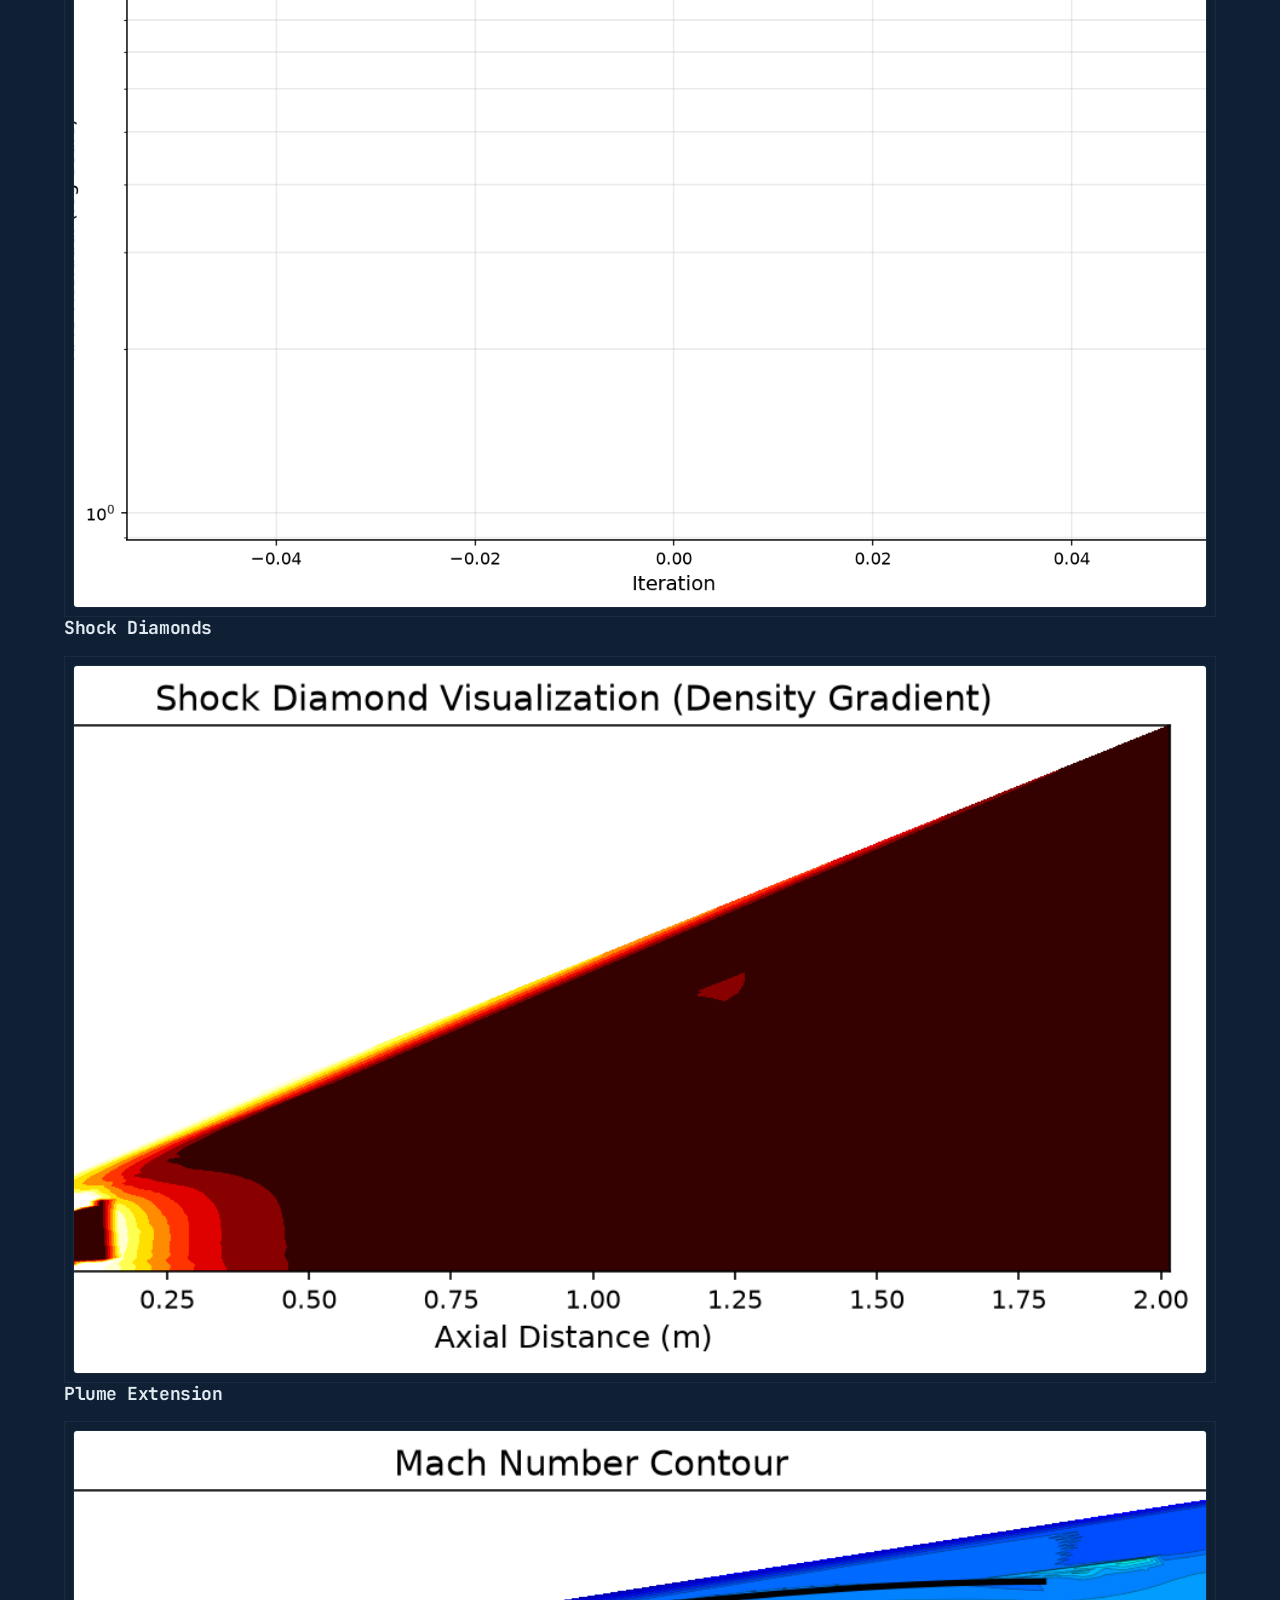
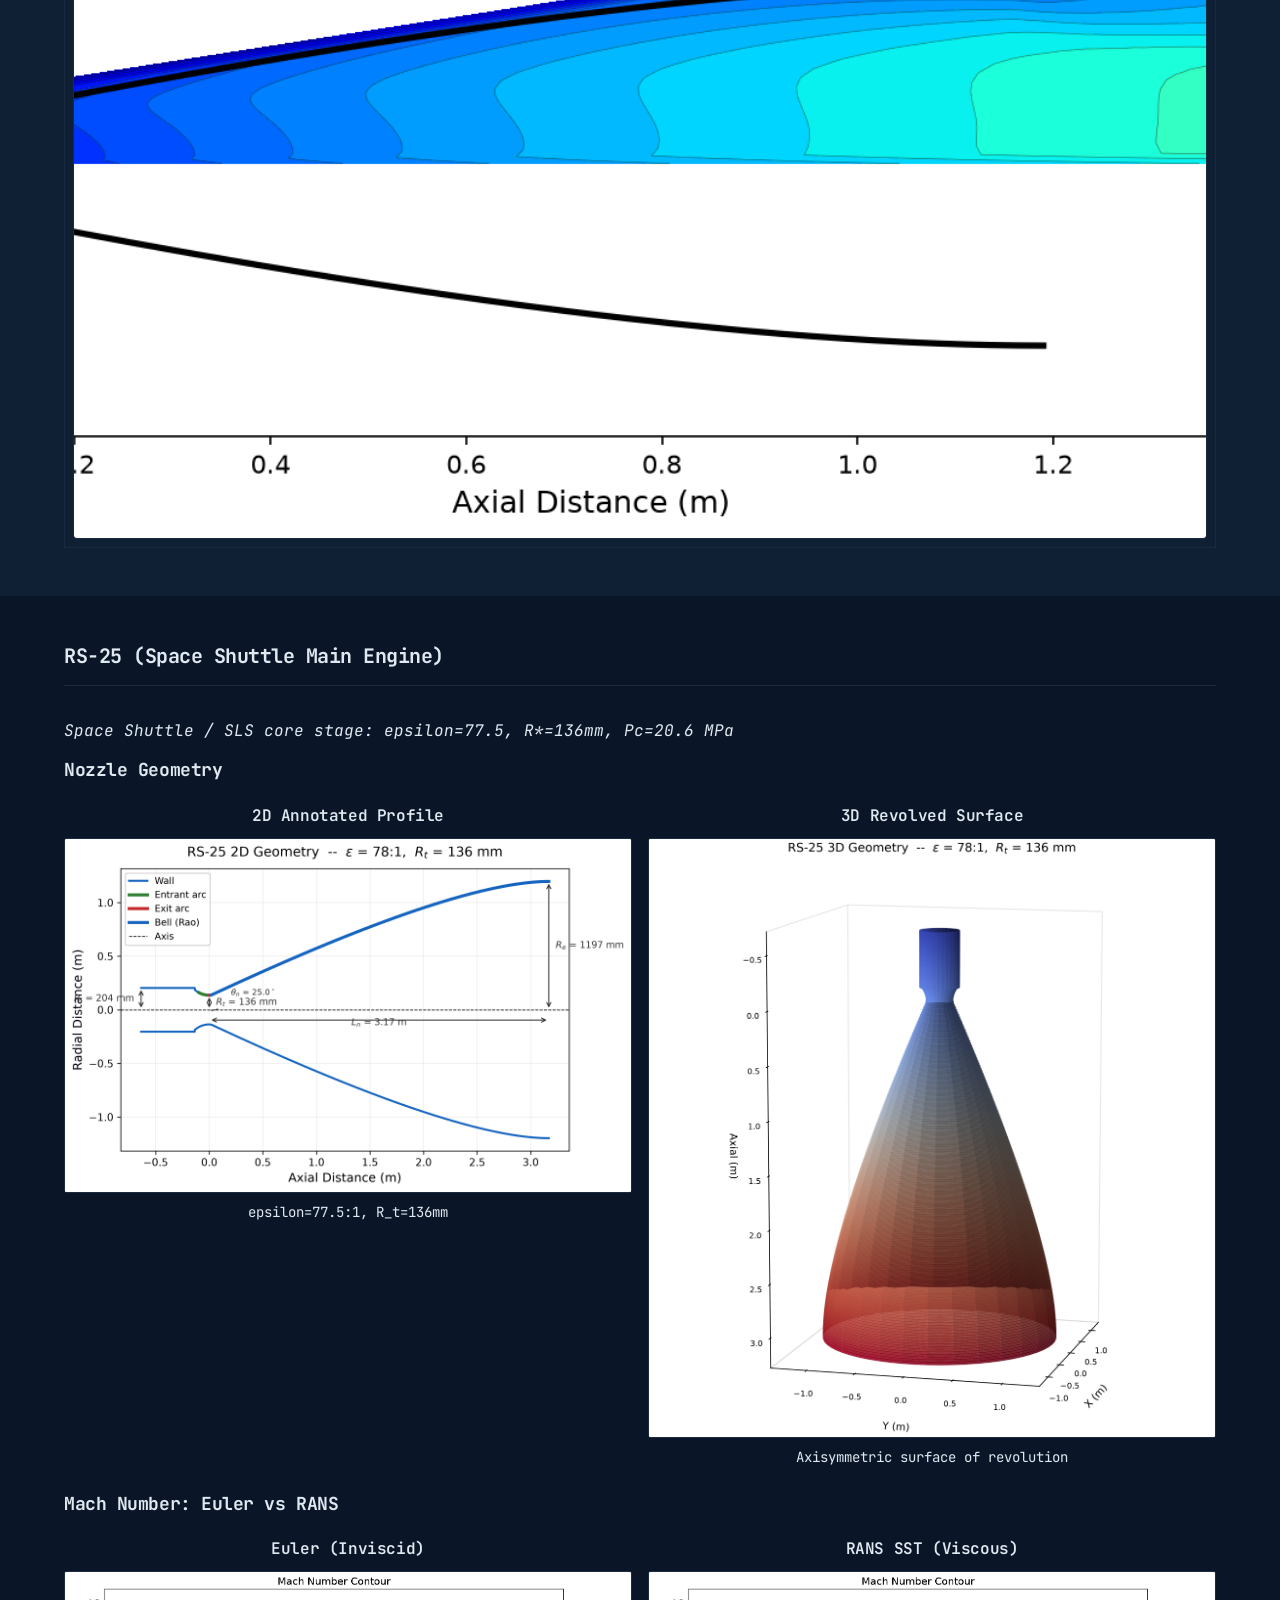
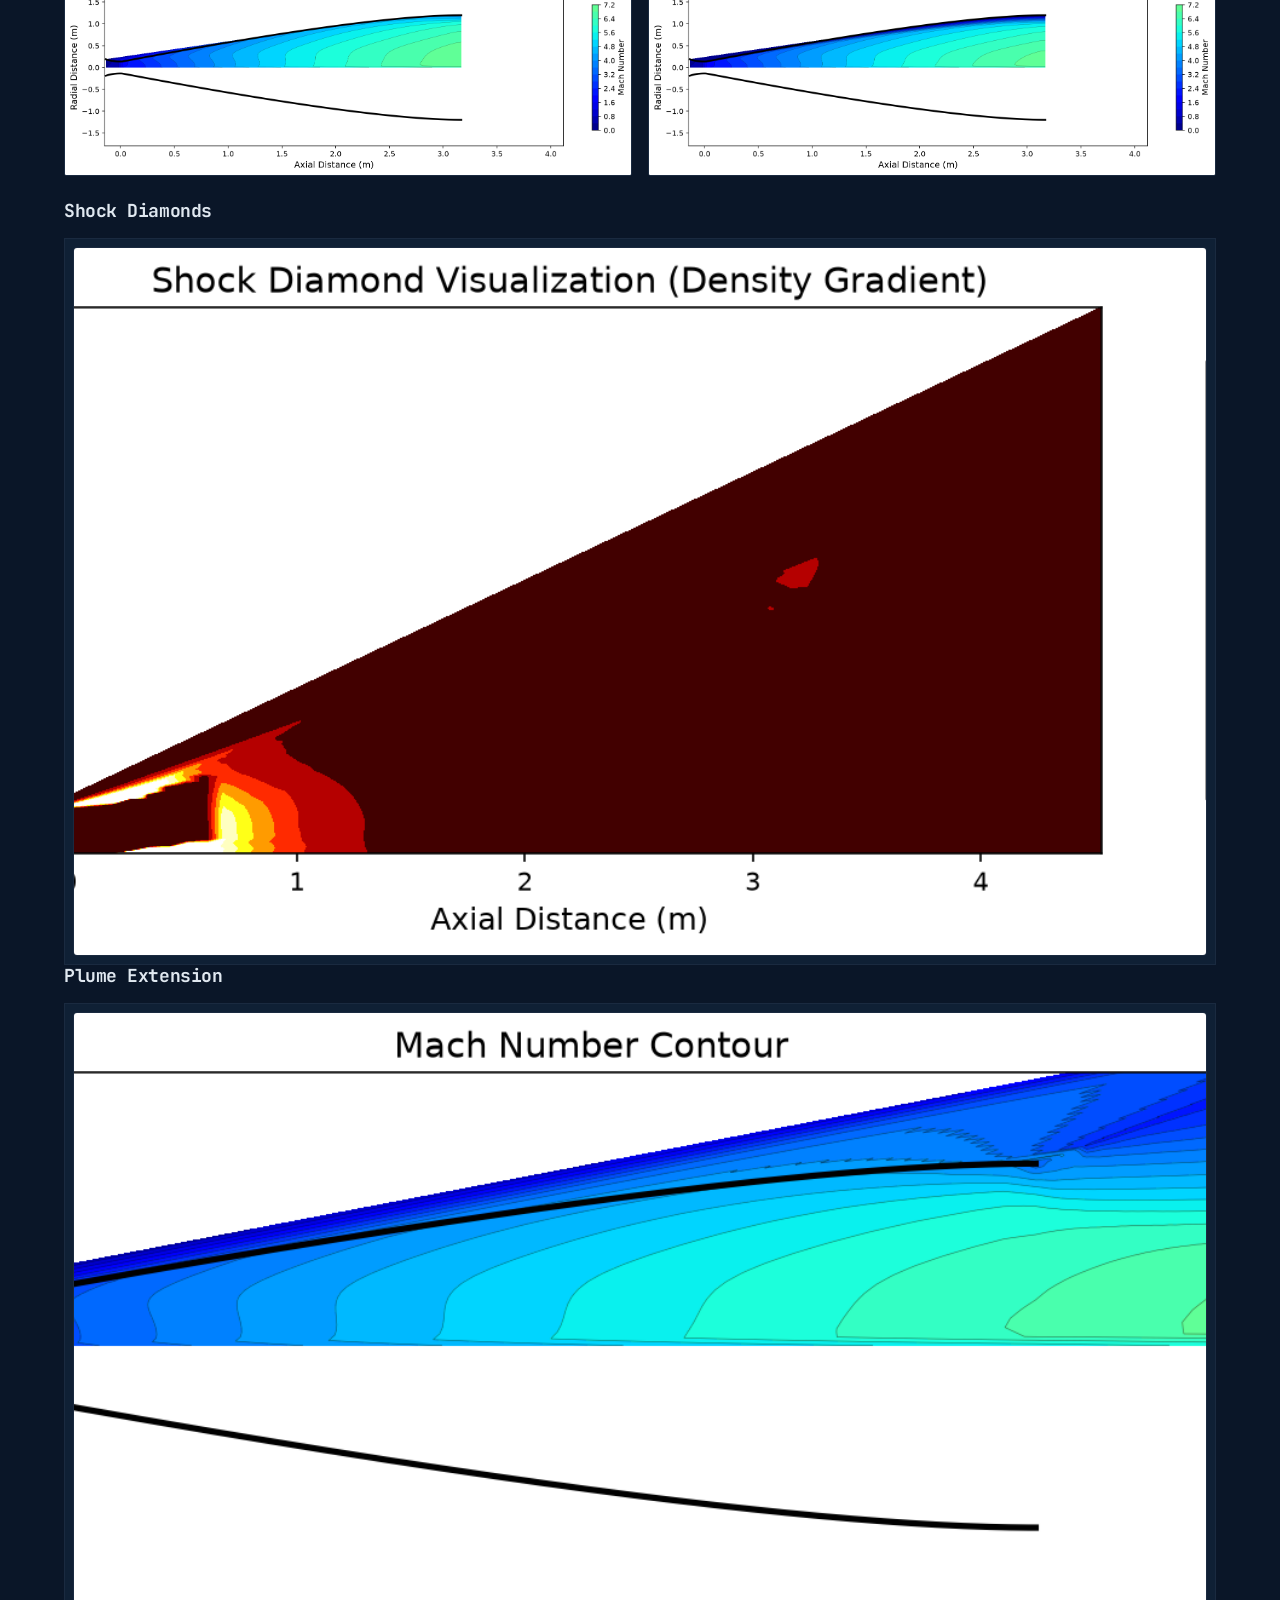
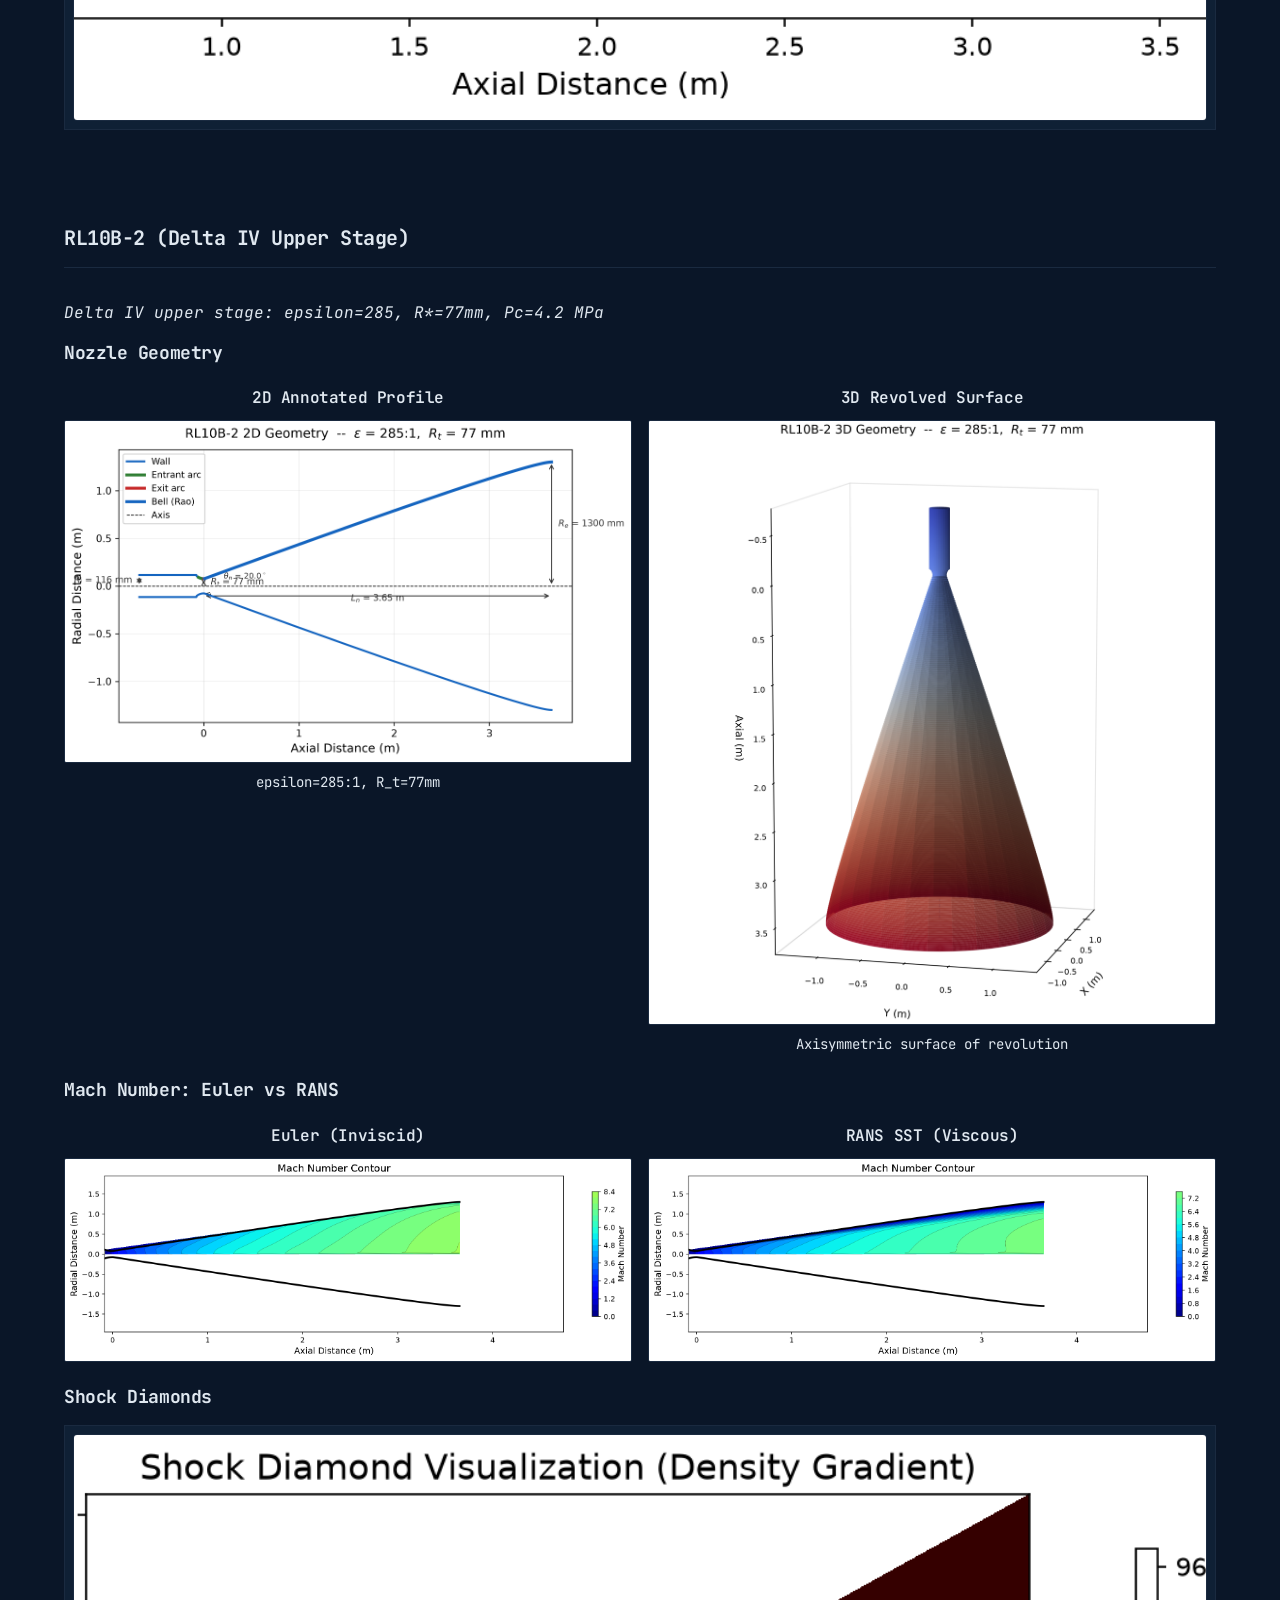
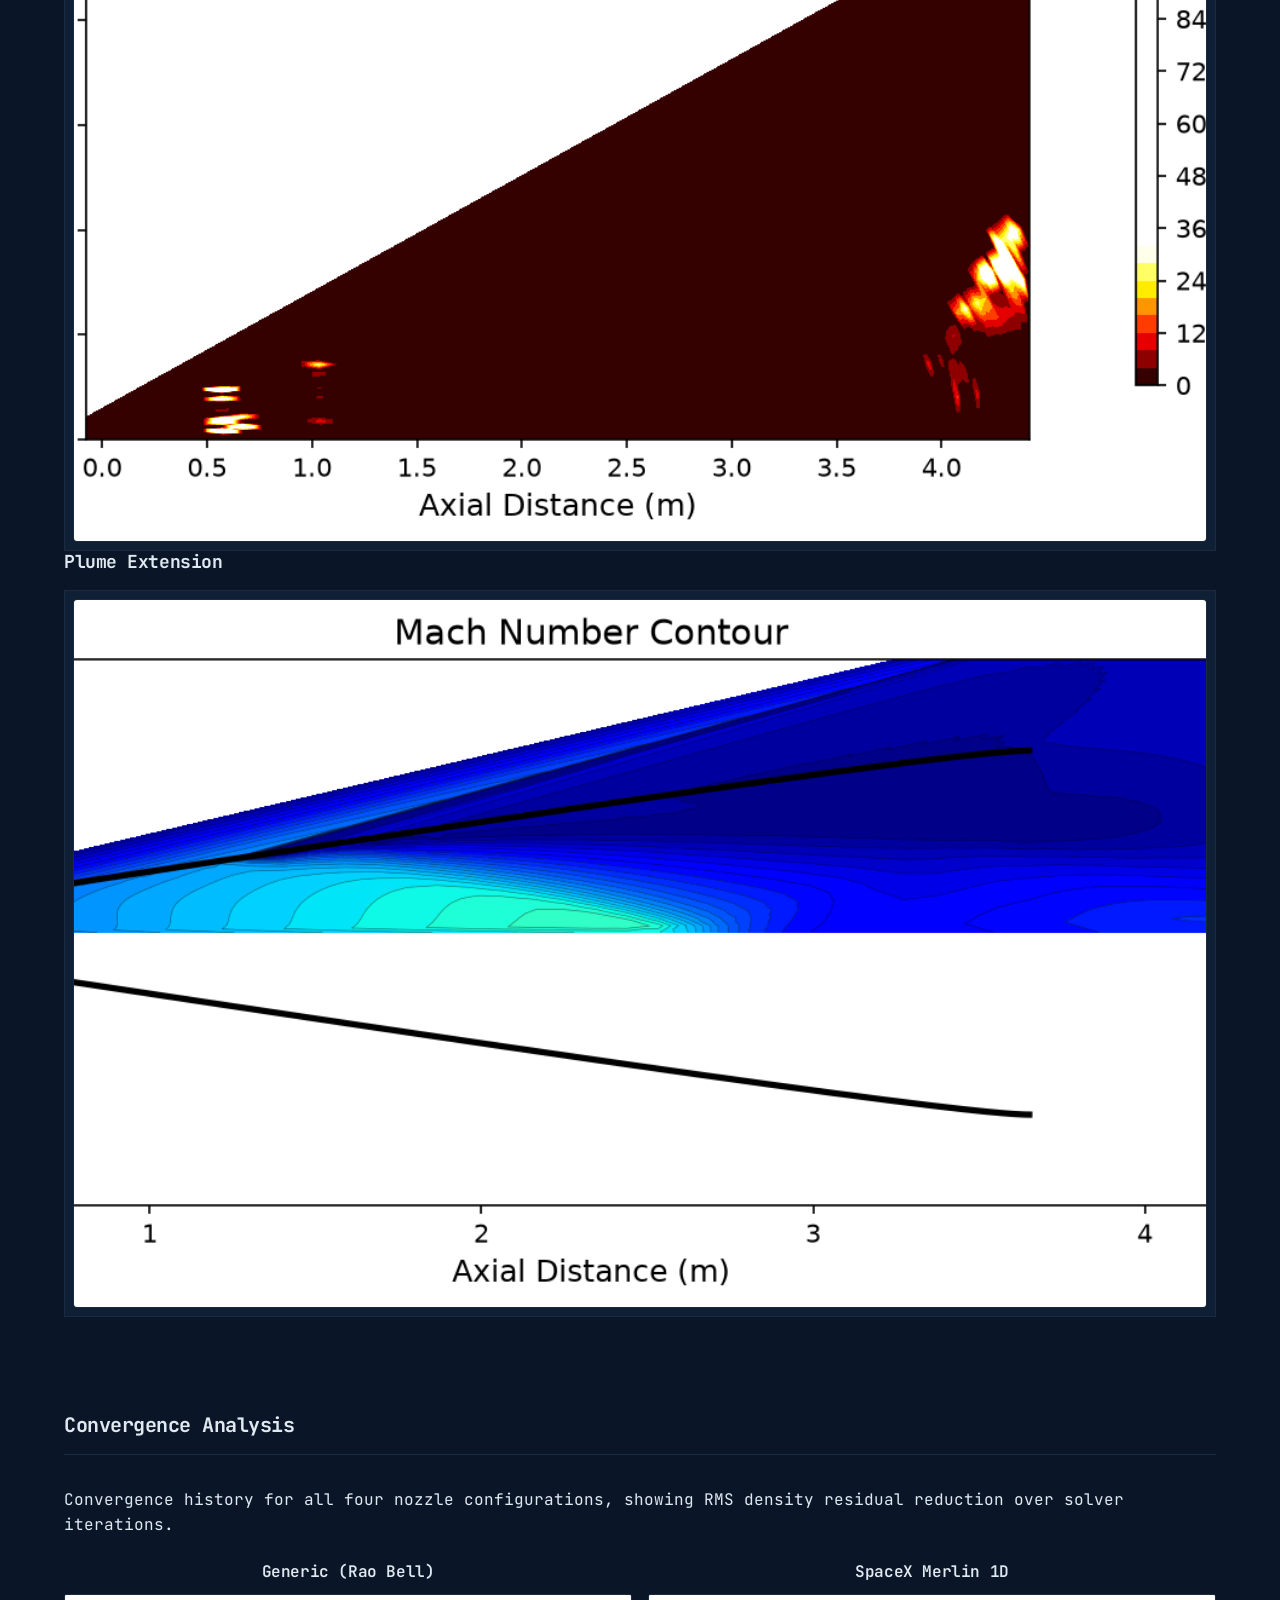
==== commit ff5c0a50: "fix: P0/P1 code review and product manager fixes P0 fixes: - Fixed all broken image paths in results" ====
--- a/docs/results.html
+++ b/docs/results.html
@@ -123,7 +123,7 @@
         <div class="comparison-grid">
           <div class="comparison-grid__item">
             <h4>Euler (Inviscid)</h4>
-            <img src="assets/images/merlin-1d/euler/mach_contour_euler.png" alt="Euler Mach contour" loading="lazy">
+            <img src="assets/images/merlin-1d/euler/mach_contour.png" alt="Euler Mach contour" loading="lazy">
             <p>Exit Mach: 4.44 (0.40% error)</p>
           </div>
           <div class="comparison-grid__item">
@@ -133,28 +133,15 @@
           </div>
         </div>
 
-        <h3>Pressure Distribution</h3>
-        <div class="walkthrough-step__media">
-          <img src="assets/images/merlin-1d/euler/pressure_contour_euler.png" alt="Pressure contour" loading="lazy">
-        </div>
-        <p>Static pressure drops from 9.7 MPa (chamber) to 101 kPa (ambient) through the nozzle.</p>
-
-        <h3>Shock Diamonds</h3>
-        <div class="walkthrough-step__media">
-          <img src="assets/images/merlin-1d/euler/shock_diamond_euler.png" alt="Shock diamonds" loading="lazy">
+        <h3>Shock Diamonds</h3>
+        <div class="walkthrough-step__media">
+          <img src="assets/images/merlin-1d/plume/shock_diamonds.png" alt="Shock diamonds" loading="lazy">
         </div>
         <p>Density gradient magnitude reveals shock diamond pattern in exhaust plume.</p>
 
         <h3>Plume Extension</h3>
-        <div class="comparison-grid">
-          <div class="comparison-grid__item">
-            <h4>Euler Plume</h4>
-            <img src="assets/images/merlin-1d/euler/plume_euler_generic.png" alt="Euler plume" loading="lazy">
-          </div>
-          <div class="comparison-grid__item">
-            <h4>RANS Plume</h4>
-            <img src="assets/images/merlin-1d/rans/plume_rans_generic.png" alt="RANS plume" loading="lazy">
-          </div>
+        <div class="walkthrough-step__media">
+          <img src="assets/images/merlin-1d/plume/mach_contour_plume.png" alt="Plume Mach contour" loading="lazy">
         </div>
         <p>Conformal plume mesh captures shock diamond structure downstream of nozzle exit.</p>
       </div>
@@ -181,65 +168,80 @@
         </div>
 
         <h3>Mach Number: Euler vs RANS</h3>
-        <!-- PLACEHOLDER: Merlin 1D Mach contours -->
-        <div class="comparison-grid">
-          <div class="comparison-grid__item">
-            <h4>Euler (Inviscid)</h4>
-            <div class="placeholder-box">
-              <p>Merlin 1D Euler Mach contour.</p>
-              <p>Save as: <code>assets/images/merlin/mach_euler_merlin.png</code></p>
-            </div>
-          </div>
-          <div class="comparison-grid__item">
-            <h4>RANS SST (Viscous)</h4>
-            <div class="placeholder-box">
-              <p>Merlin 1D RANS Mach contour.</p>
-              <p>Save as: <code>assets/images/merlin/mach_rans_merlin.png</code></p>
-            </div>
-          </div>
-        </div>
-
-        <h3>Pressure Distribution</h3>
-        <!-- PLACEHOLDER: Merlin 1D pressure -->
-        <div class="walkthrough-step__media">
-          <div class="placeholder-box">
-            <p>Merlin 1D pressure contour.</p>
-            <p>Save as: <code>assets/images/merlin/pressure_merlin.png</code></p>
-          </div>
-        </div>
-
-        <h3>Shock Diamonds</h3>
-        <!-- PLACEHOLDER: Merlin 1D shock diamonds -->
-        <div class="walkthrough-step__media">
-          <div class="placeholder-box">
-            <p>Merlin 1D shock diamond visualization.</p>
-            <p>Save as: <code>assets/images/merlin/shock_diamonds_merlin.png</code></p>
-          </div>
-        </div>
-
-        <h3>Plume Extension</h3>
-        <!-- PLACEHOLDER: Merlin 1D plume -->
-        <div class="comparison-grid">
-          <div class="comparison-grid__item">
-            <h4>Euler Plume</h4>
-            <div class="placeholder-box">
-              <p>Merlin 1D Euler plume.</p>
-              <p>Save as: <code>assets/images/merlin/plume_euler_merlin.png</code></p>
-            </div>
-          </div>
-          <div class="comparison-grid__item">
-            <h4>RANS Plume</h4>
-            <div class="placeholder-box">
-              <p>Merlin 1D RANS plume.</p>
-              <p>Save as: <code>assets/images/merlin/plume_rans_merlin.png</code></p>
-            </div>
-          </div>
+        <div class="comparison-grid">
+          <div class="comparison-grid__item">
+            <h4>Euler (Inviscid)</h4>
+            <img src="assets/images/merlin-1d/euler/mach_contour.png" alt="Merlin 1D Euler Mach contour" loading="lazy">
+          </div>
+          <div class="comparison-grid__item">
+            <h4>RANS SST (Viscous)</h4>
+            <img src="assets/images/merlin-1d/rans/mach_contour_rans.png" alt="Merlin 1D RANS Mach contour" loading="lazy">
+          </div>
+        </div>
+
+        <h3>Shock Diamonds</h3>
+        <div class="walkthrough-step__media">
+          <img src="assets/images/merlin-1d/plume/shock_diamonds.png" alt="Merlin 1D shock diamond visualization" loading="lazy">
+        </div>
+
+        <h3>Plume Extension</h3>
+        <div class="walkthrough-step__media">
+          <img src="assets/images/merlin-1d/plume/mach_contour_plume.png" alt="Merlin 1D plume Mach contour" loading="lazy">
+        </div>
+      </div>
+    </section>
+
+    <!-- Raptor SL -->
+    <section class="section" style="background: var(--surface);">
+      <div class="container">
+        <h2 class="section-title">SpaceX Raptor SL</h2>
+        <p><em>Starship Super Heavy booster: epsilon=34, R*=82.5mm, Pc=33.0 MPa</em></p>
+
+        <h3>Nozzle Geometry</h3>
+        <div class="comparison-grid">
+          <div class="comparison-grid__item">
+            <h4>2D Annotated Profile</h4>
+            <img src="assets/images/raptor-sl/geometry/raptor-sl_geometry.png" alt="Raptor SL 2D nozzle geometry" loading="lazy">
+            <p>epsilon=34:1, R_t=82.5mm</p>
+          </div>
+          <div class="comparison-grid__item">
+            <h4>3D Revolved Surface</h4>
+            <img src="assets/images/raptor-sl/geometry/raptor-sl_3d.png" alt="Raptor SL 3D nozzle geometry" loading="lazy">
+            <p>Axisymmetric surface of revolution</p>
+          </div>
+        </div>
+
+        <h3>Mach Number: Euler vs RANS</h3>
+        <div class="comparison-grid">
+          <div class="comparison-grid__item">
+            <h4>Euler (Inviscid)</h4>
+            <img src="assets/images/raptor-sl/euler/mach_contour.png" alt="Raptor SL Euler Mach contour" loading="lazy">
+          </div>
+          <div class="comparison-grid__item">
+            <h4>RANS SST (Viscous)</h4>
+            <img src="assets/images/raptor-sl/rans/mach_contour_rans.png" alt="Raptor SL RANS Mach contour" loading="lazy">
+          </div>
+        </div>
+
+        <h3>Convergence</h3>
+        <div class="walkthrough-step__media">
+          <img src="assets/images/raptor-sl/euler/convergence.png" alt="Raptor SL convergence history" loading="lazy">
+        </div>
+
+        <h3>Shock Diamonds</h3>
+        <div class="walkthrough-step__media">
+          <img src="assets/images/raptor-sl/plume/shock_diamonds.png" alt="Raptor SL shock diamond visualization" loading="lazy">
+        </div>
+
+        <h3>Plume Extension</h3>
+        <div class="walkthrough-step__media">
+          <img src="assets/images/raptor-sl/plume/mach_contour_plume.png" alt="Raptor SL plume Mach contour" loading="lazy">
         </div>
       </div>
     </section>
 
     <!-- RS-25 -->
-    <section class="section" style="background: var(--surface);">
+    <section class="section">
       <div class="container">
         <h2 class="section-title">RS-25 (Space Shuttle Main Engine)</h2>
         <p><em>Space Shuttle / SLS core stage: epsilon=77.5, R*=136mm, Pc=20.6 MPa</em></p>
@@ -259,59 +261,25 @@
         </div>
 
         <h3>Mach Number: Euler vs RANS</h3>
-        <!-- PLACEHOLDER: RS-25 Mach contours -->
-        <div class="comparison-grid">
-          <div class="comparison-grid__item">
-            <h4>Euler (Inviscid)</h4>
-            <div class="placeholder-box">
-              <p>RS-25 Euler Mach contour.</p>
-              <p>Save as: <code>assets/images/rs25/mach_euler_rs25.png</code></p>
-            </div>
-          </div>
-          <div class="comparison-grid__item">
-            <h4>RANS SST (Viscous)</h4>
-            <div class="placeholder-box">
-              <p>RS-25 RANS Mach contour.</p>
-              <p>Save as: <code>assets/images/rs25/mach_rans_rs25.png</code></p>
-            </div>
-          </div>
-        </div>
-
-        <h3>Pressure Distribution</h3>
-        <!-- PLACEHOLDER: RS-25 pressure -->
-        <div class="walkthrough-step__media">
-          <div class="placeholder-box">
-            <p>RS-25 pressure contour. Pressure drops from 20.6 MPa through the long diverging section.</p>
-            <p>Save as: <code>assets/images/rs25/pressure_rs25.png</code></p>
-          </div>
-        </div>
-
-        <h3>Shock Diamonds</h3>
-        <!-- PLACEHOLDER: RS-25 shock diamonds -->
-        <div class="walkthrough-step__media">
-          <div class="placeholder-box">
-            <p>RS-25 exhaust plume visualization. Flow separation may occur at sea level due to overexpansion.</p>
-            <p>Save as: <code>assets/images/rs25/shock_diamonds_rs25.png</code></p>
-          </div>
-        </div>
-
-        <h3>Plume Extension</h3>
-        <!-- PLACEHOLDER: RS-25 plume -->
-        <div class="comparison-grid">
-          <div class="comparison-grid__item">
-            <h4>Euler Plume</h4>
-            <div class="placeholder-box">
-              <p>RS-25 Euler plume.</p>
-              <p>Save as: <code>assets/images/rs25/plume_euler_rs25.png</code></p>
-            </div>
-          </div>
-          <div class="comparison-grid__item">
-            <h4>RANS Plume</h4>
-            <div class="placeholder-box">
-              <p>RS-25 RANS plume.</p>
-              <p>Save as: <code>assets/images/rs25/plume_rans_rs25.png</code></p>
-            </div>
-          </div>
+        <div class="comparison-grid">
+          <div class="comparison-grid__item">
+            <h4>Euler (Inviscid)</h4>
+            <img src="assets/images/rs-25/euler/mach_contour.png" alt="RS-25 Euler Mach contour" loading="lazy">
+          </div>
+          <div class="comparison-grid__item">
+            <h4>RANS SST (Viscous)</h4>
+            <img src="assets/images/rs-25/rans/mach_contour_rans.png" alt="RS-25 RANS Mach contour" loading="lazy">
+          </div>
+        </div>
+
+        <h3>Shock Diamonds</h3>
+        <div class="walkthrough-step__media">
+          <img src="assets/images/rs-25/plume/shock_diamonds.png" alt="RS-25 shock diamond visualization" loading="lazy">
+        </div>
+
+        <h3>Plume Extension</h3>
+        <div class="walkthrough-step__media">
+          <img src="assets/images/rs-25/plume/mach_contour_plume.png" alt="RS-25 plume Mach contour" loading="lazy">
         </div>
       </div>
     </section>
@@ -337,58 +305,55 @@
         </div>
 
         <h3>Mach Number: Euler vs RANS</h3>
-        <!-- PLACEHOLDER: RL10B-2 Mach contours -->
-        <div class="comparison-grid">
-          <div class="comparison-grid__item">
-            <h4>Euler (Inviscid)</h4>
-            <div class="placeholder-box">
-              <p>RL10B-2 Euler Mach contour.</p>
-              <p>Save as: <code>assets/images/rl10b2/mach_euler_rl10b2.png</code></p>
-            </div>
-          </div>
-          <div class="comparison-grid__item">
-            <h4>RANS SST (Viscous)</h4>
-            <div class="placeholder-box">
-              <p>RL10B-2 RANS Mach contour.</p>
-              <p>Save as: <code>assets/images/rl10b2/mach_rans_rl10b2.png</code></p>
-            </div>
-          </div>
-        </div>
-
-        <h3>Pressure Distribution</h3>
-        <!-- PLACEHOLDER: RL10B-2 pressure -->
-        <div class="walkthrough-step__media">
-          <div class="placeholder-box">
-            <p>RL10B-2 pressure contour. Very low exit pressure due to extreme expansion ratio.</p>
-            <p>Save as: <code>assets/images/rl10b2/pressure_rl10b2.png</code></p>
-          </div>
-        </div>
-
-        <h3>Shock Diamonds</h3>
-        <!-- PLACEHOLDER: RL10B-2 shock diamonds -->
-        <div class="walkthrough-step__media">
-          <div class="placeholder-box">
-            <p>RL10B-2 exhaust plume. Minimal shock diamond structure at sea level due to extreme overexpansion.</p>
-            <p>Save as: <code>assets/images/rl10b2/shock_diamonds_rl10b2.png</code></p>
-          </div>
-        </div>
-
-        <h3>Plume Extension</h3>
-        <!-- PLACEHOLDER: RL10B-2 plume -->
-        <div class="comparison-grid">
-          <div class="comparison-grid__item">
-            <h4>Euler Plume</h4>
-            <div class="placeholder-box">
-              <p>RL10B-2 Euler plume.</p>
-              <p>Save as: <code>assets/images/rl10b2/plume_euler_rl10b2.png</code></p>
-            </div>
-          </div>
-          <div class="comparison-grid__item">
-            <h4>RANS Plume</h4>
-            <div class="placeholder-box">
-              <p>RL10B-2 RANS plume.</p>
-              <p>Save as: <code>assets/images/rl10b2/plume_rans_rl10b2.png</code></p>
-            </div>
+        <div class="comparison-grid">
+          <div class="comparison-grid__item">
+            <h4>Euler (Inviscid)</h4>
+            <img src="assets/images/rl10B-2/euler/mach_contour.png" alt="RL10B-2 Euler Mach contour" loading="lazy">
+          </div>
+          <div class="comparison-grid__item">
+            <h4>RANS SST (Viscous)</h4>
+            <img src="assets/images/rl10B-2/rans/mach_contour_rans.png" alt="RL10B-2 RANS Mach contour" loading="lazy">
+          </div>
+        </div>
+
+        <h3>Shock Diamonds</h3>
+        <div class="walkthrough-step__media">
+          <img src="assets/images/rl10B-2/plume/shock_diamonds.png" alt="RL10B-2 shock diamond visualization" loading="lazy">
+        </div>
+
+        <h3>Plume Extension</h3>
+        <div class="walkthrough-step__media">
+          <img src="assets/images/rl10B-2/plume/mach_contour_plume.png" alt="RL10B-2 plume Mach contour" loading="lazy">
+        </div>
+      </div>
+    </section>
+
+    <!-- Convergence Analysis -->
+    <section class="section">
+      <div class="container">
+        <h2 class="section-title">Convergence Analysis</h2>
+        <p>Convergence history for all four nozzle configurations, showing RMS density residual reduction over solver iterations.</p>
+
+        <div class="comparison-grid">
+          <div class="comparison-grid__item">
+            <h4>Generic (Rao Bell)</h4>
+            <img src="assets/images/merlin-1d/euler/convergence.png" alt="Generic nozzle convergence" loading="lazy">
+          </div>
+          <div class="comparison-grid__item">
+            <h4>SpaceX Merlin 1D</h4>
+            <img src="assets/images/merlin-1d/euler/convergence.png" alt="Merlin 1D convergence" loading="lazy">
+          </div>
+          <div class="comparison-grid__item">
+            <h4>SpaceX Raptor SL</h4>
+            <img src="assets/images/raptor-sl/euler/convergence.png" alt="Raptor SL convergence" loading="lazy">
+          </div>
+          <div class="comparison-grid__item">
+            <h4>RS-25</h4>
+            <img src="assets/images/rs-25/euler/convergence.png" alt="RS-25 convergence" loading="lazy">
+          </div>
+          <div class="comparison-grid__item">
+            <h4>RL10B-2</h4>
+            <img src="assets/images/rl10B-2/euler/convergence.png" alt="RL10B-2 convergence" loading="lazy">
           </div>
         </div>
       </div>
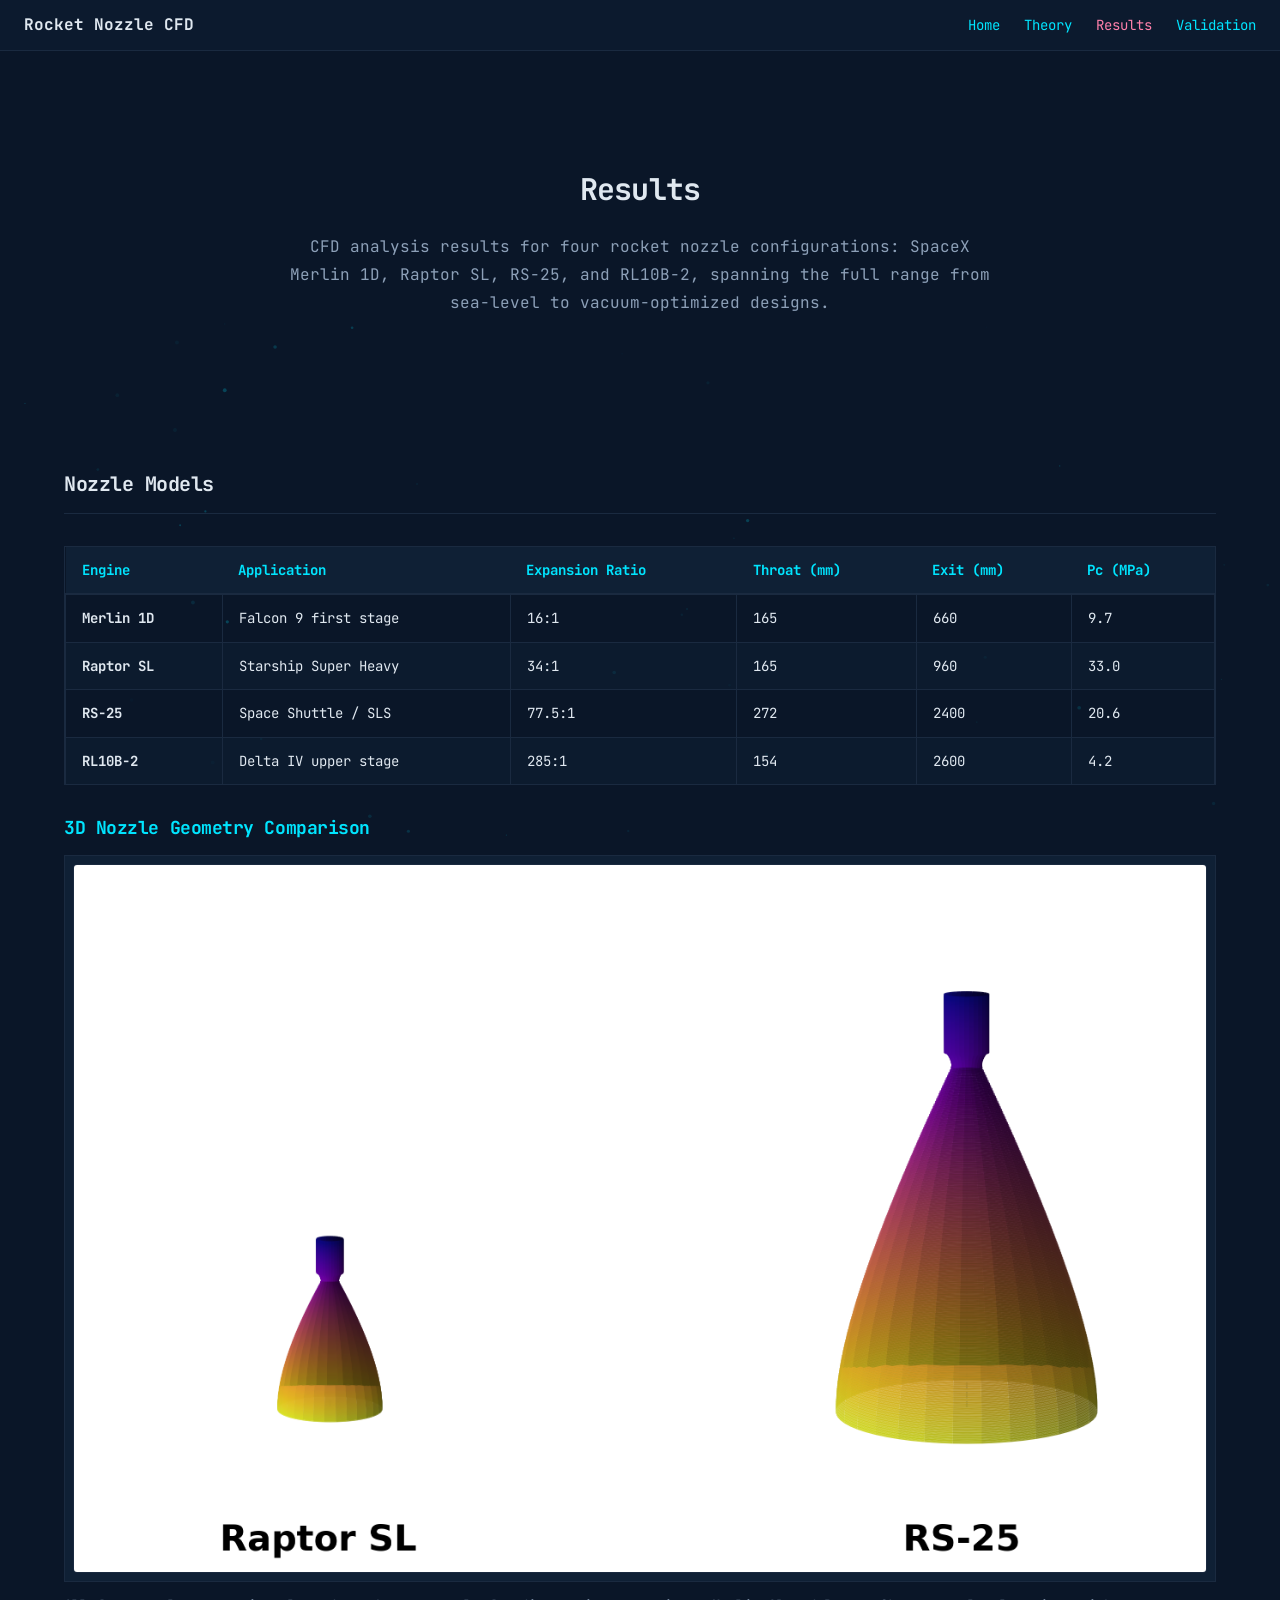
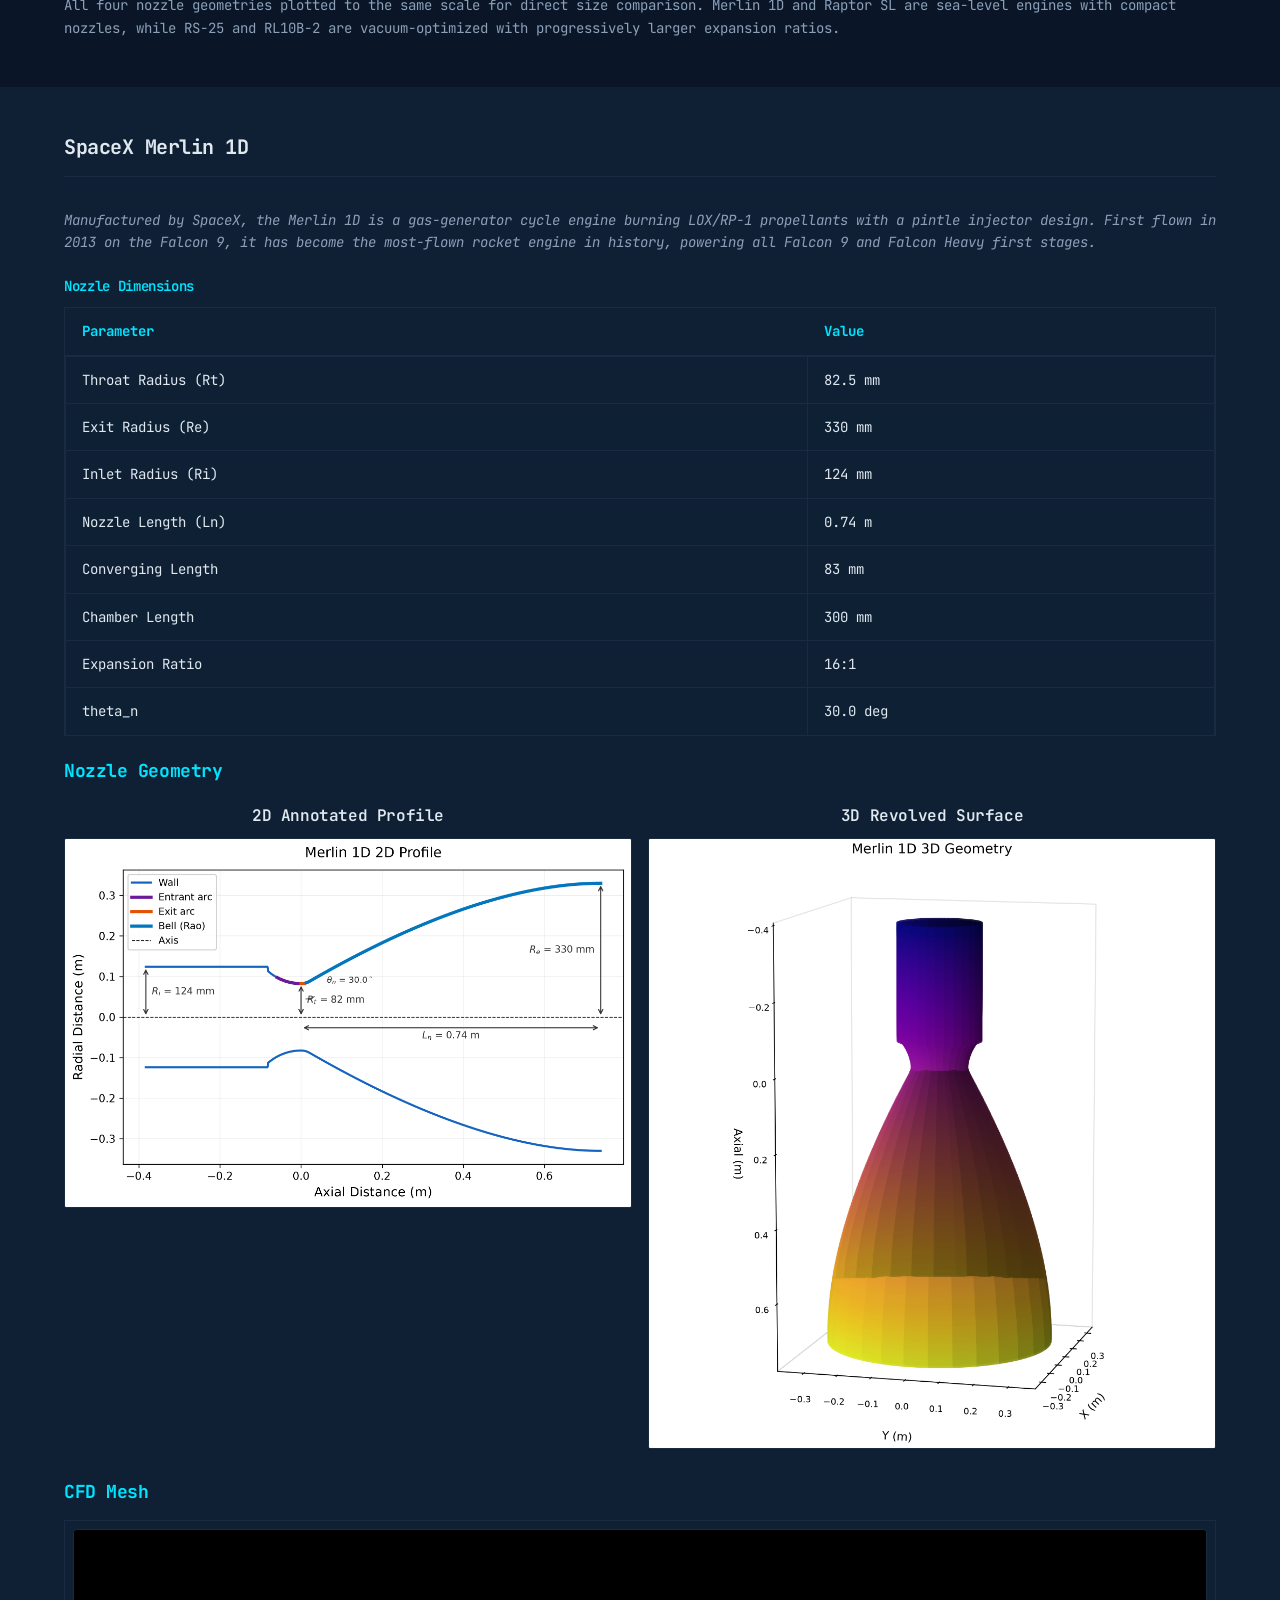
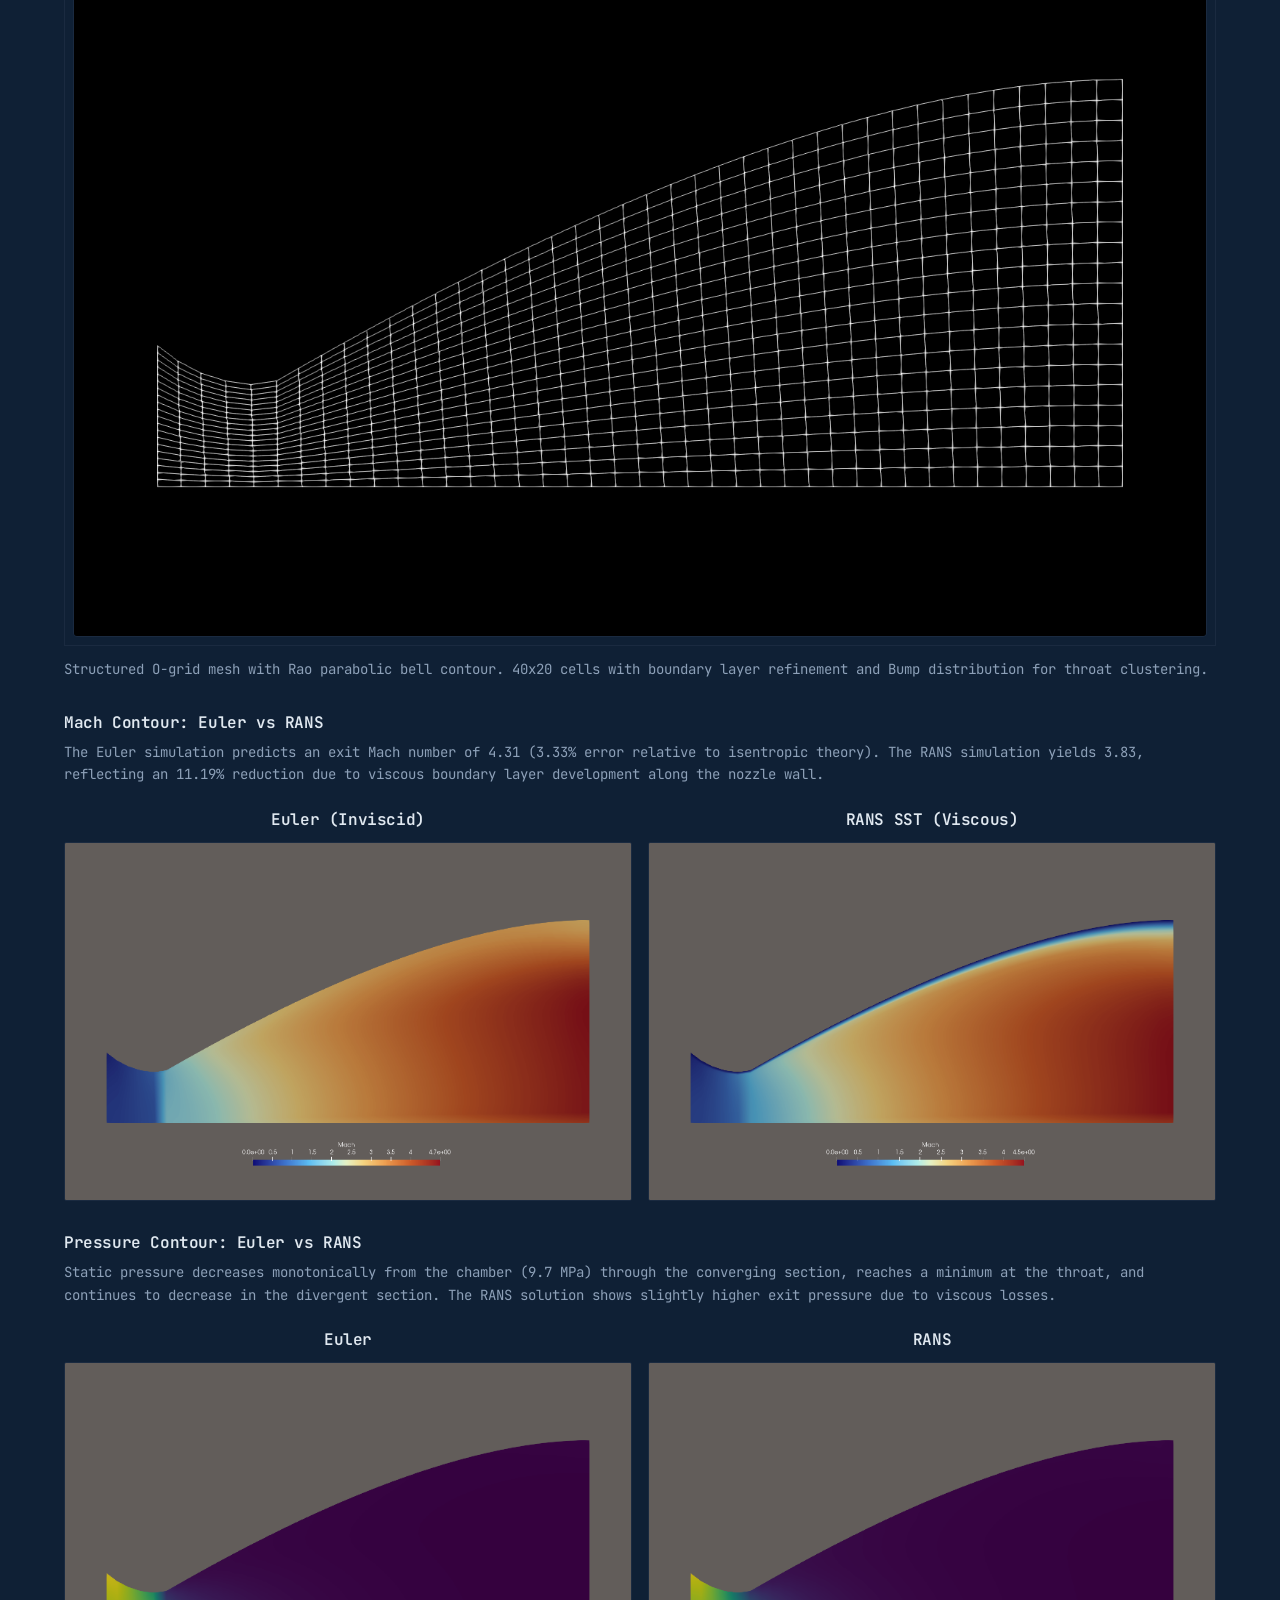
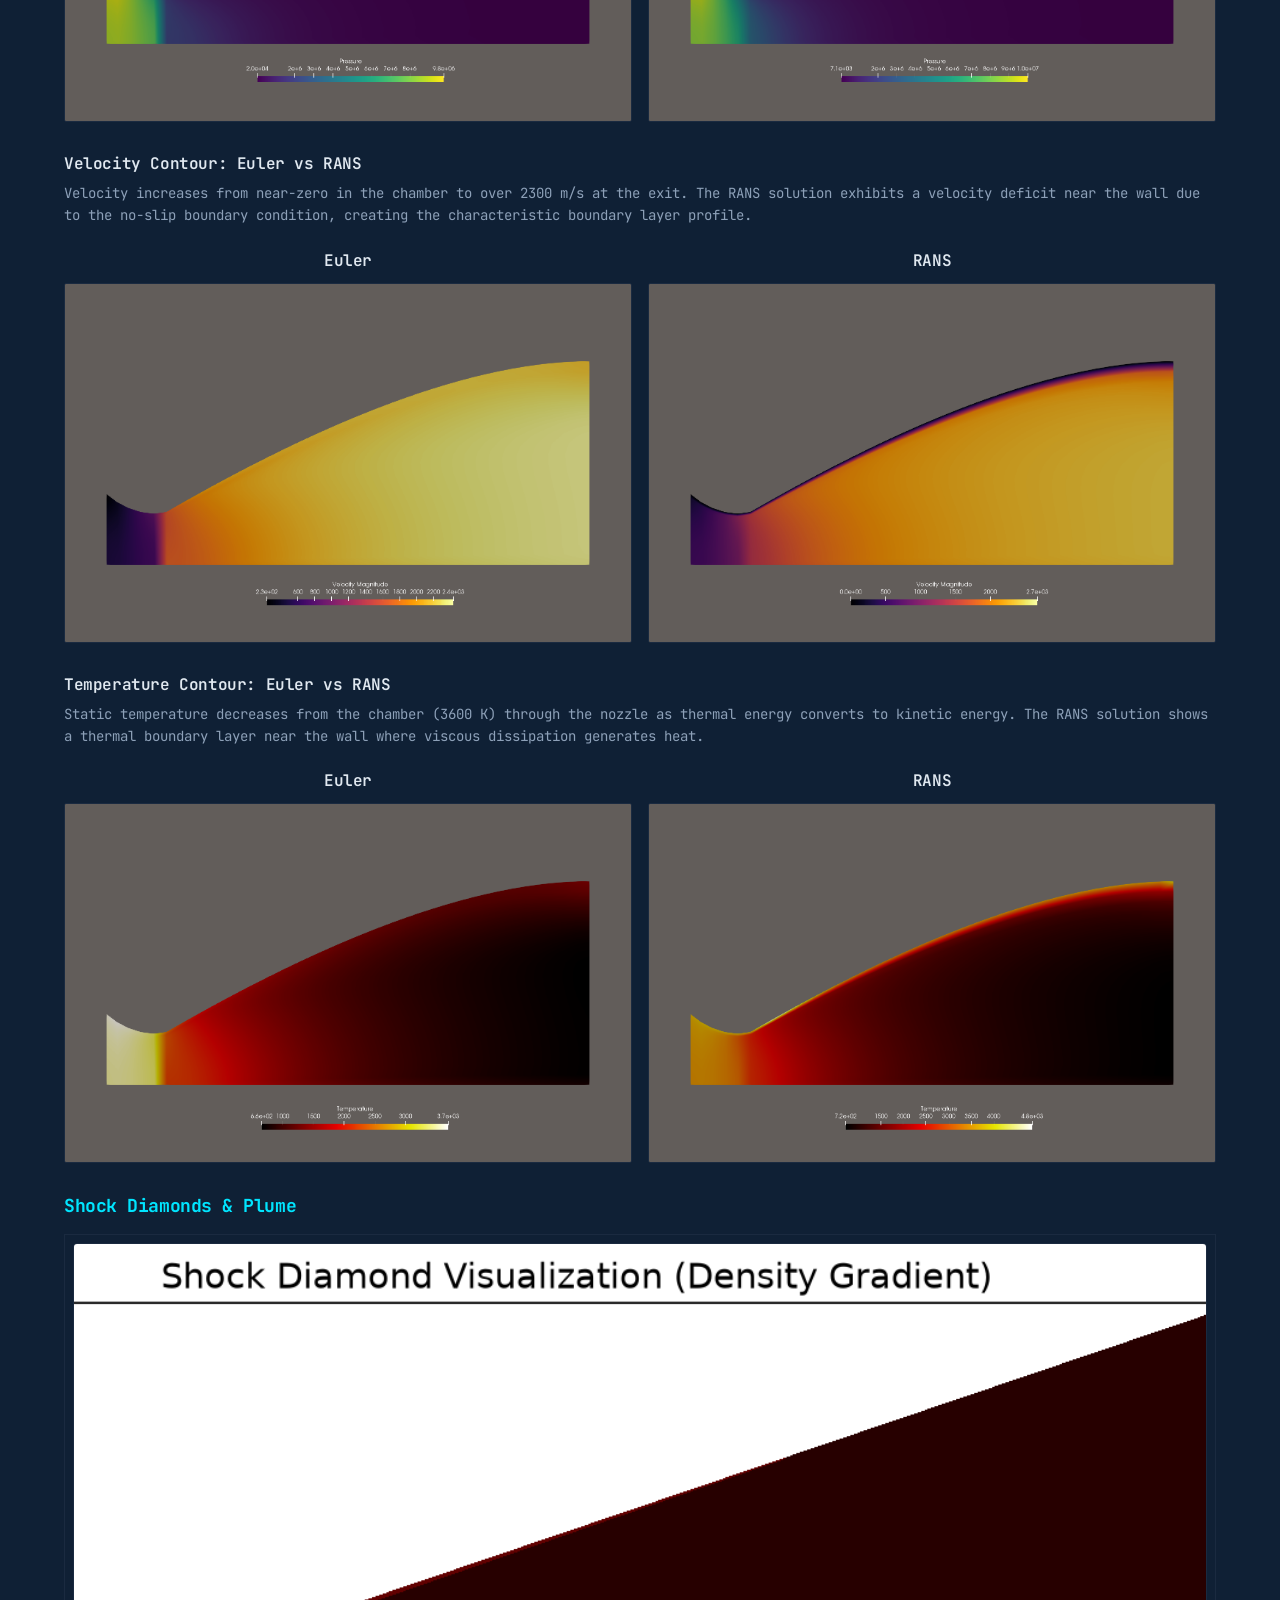
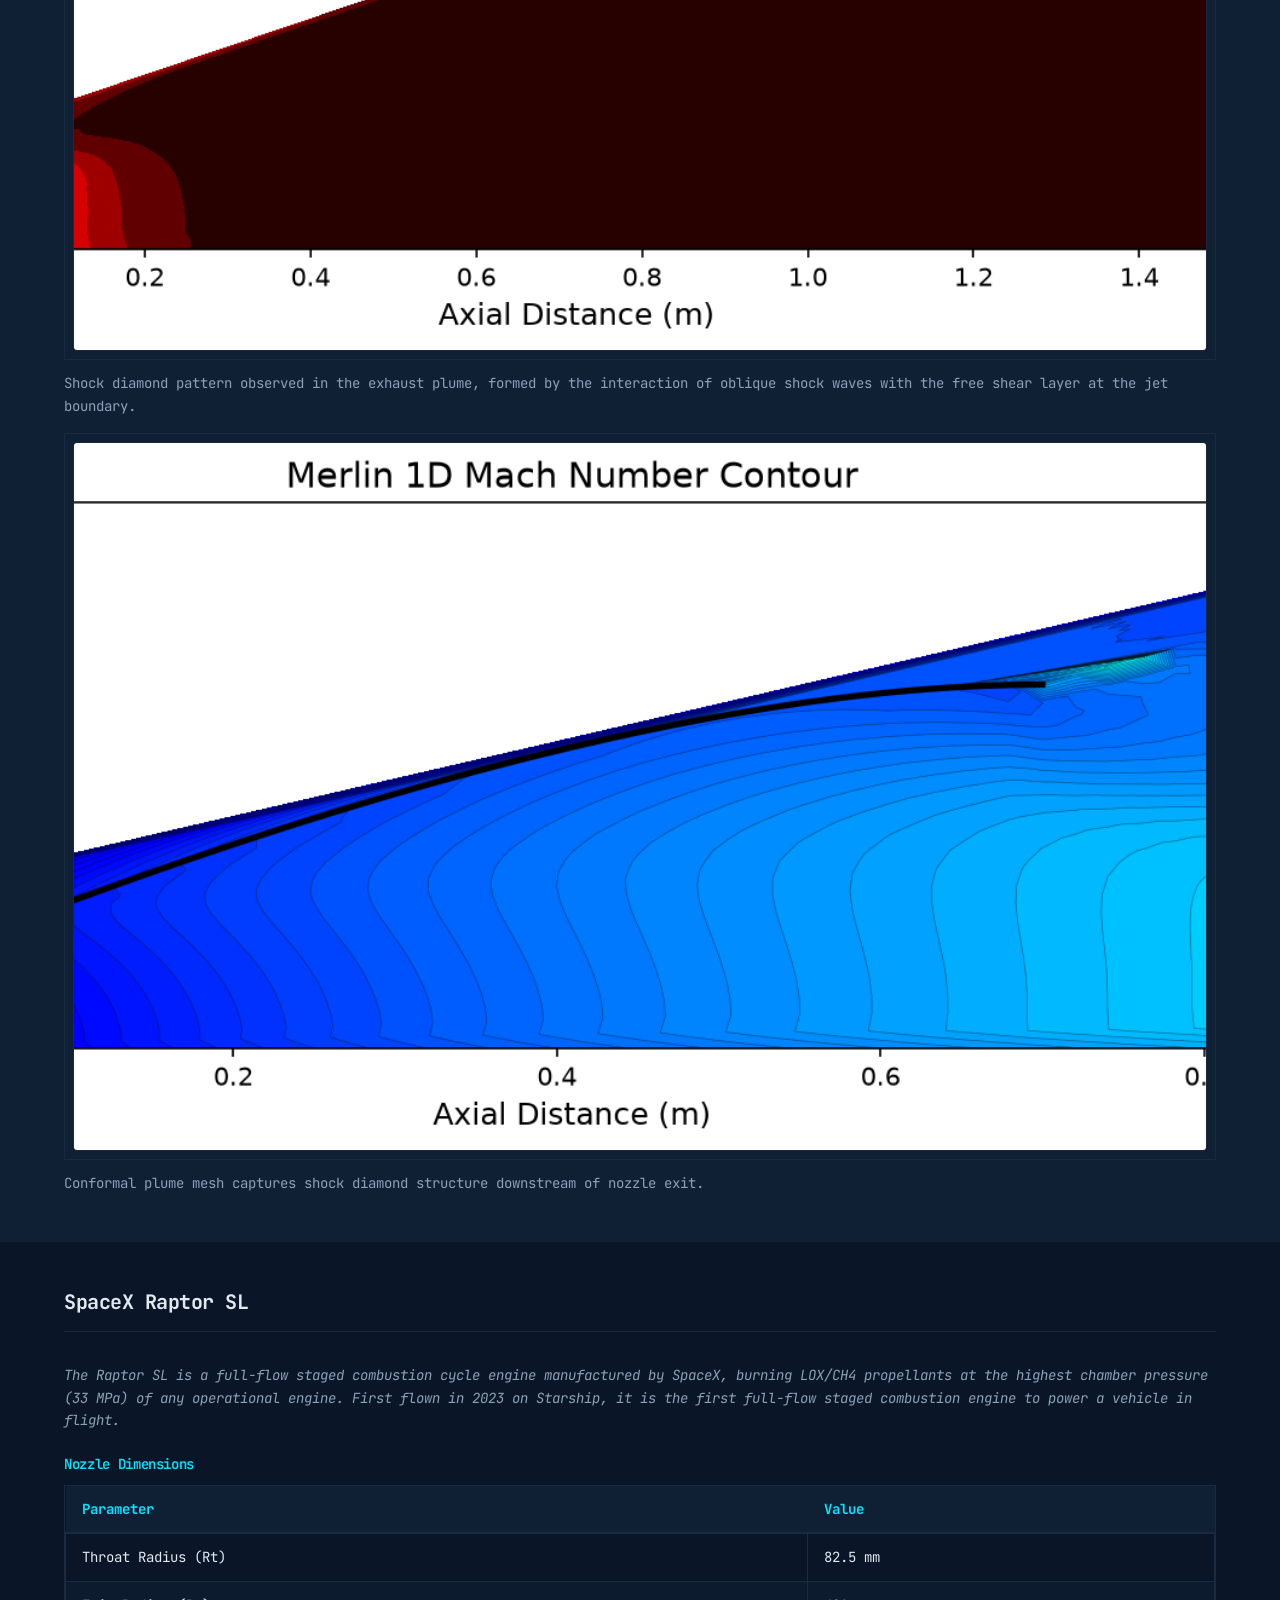
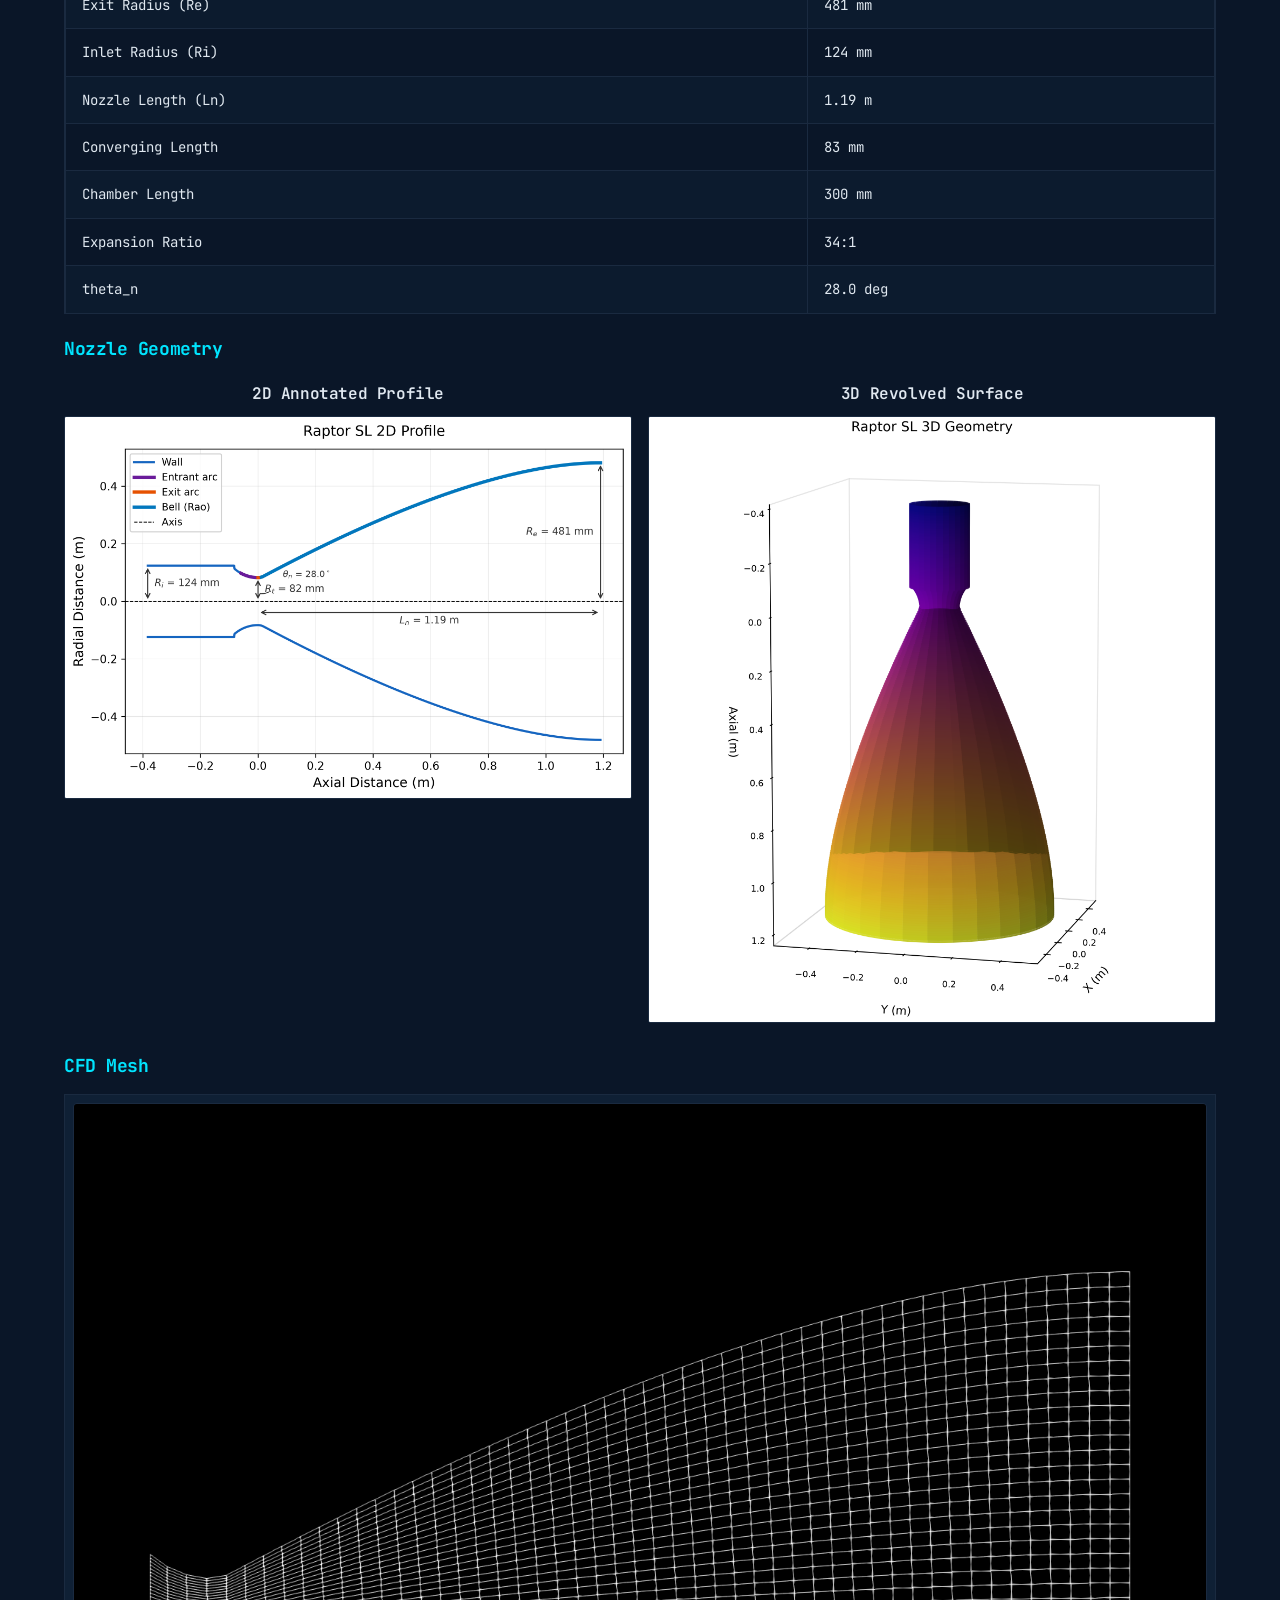
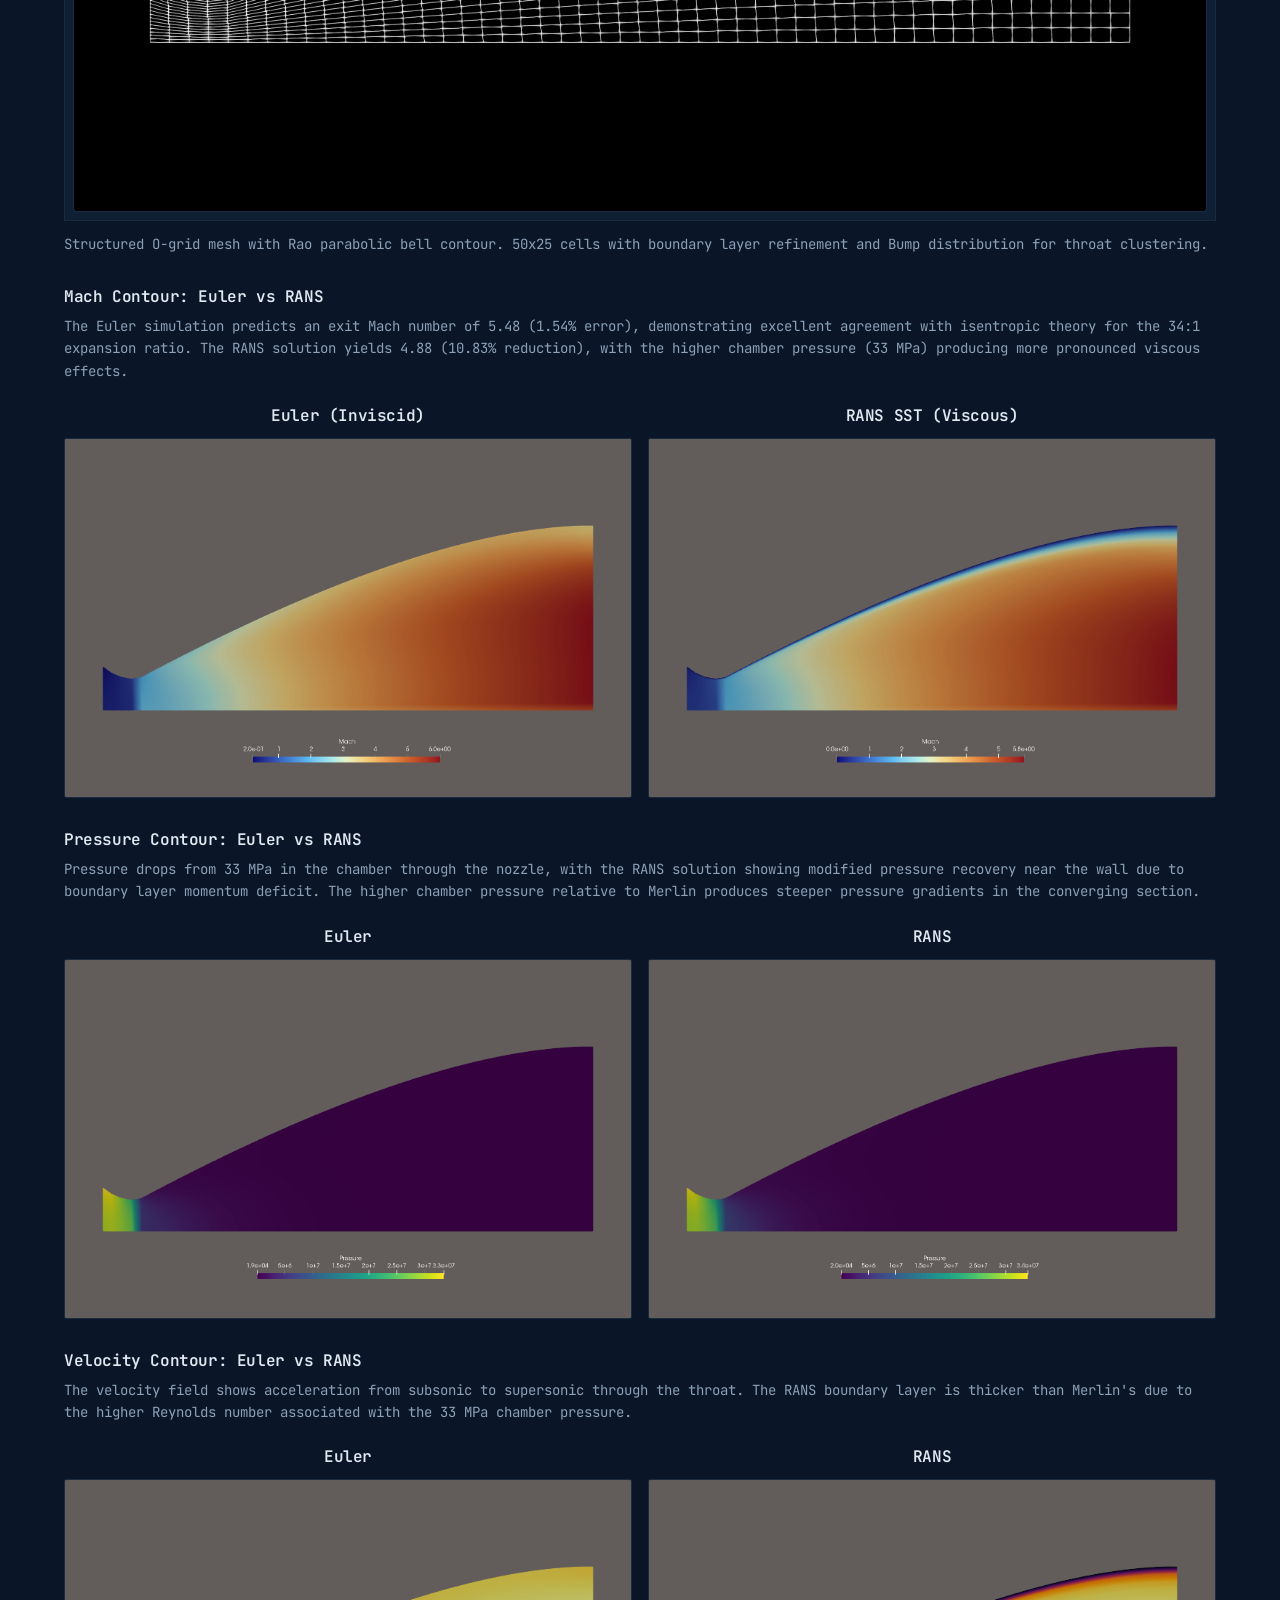
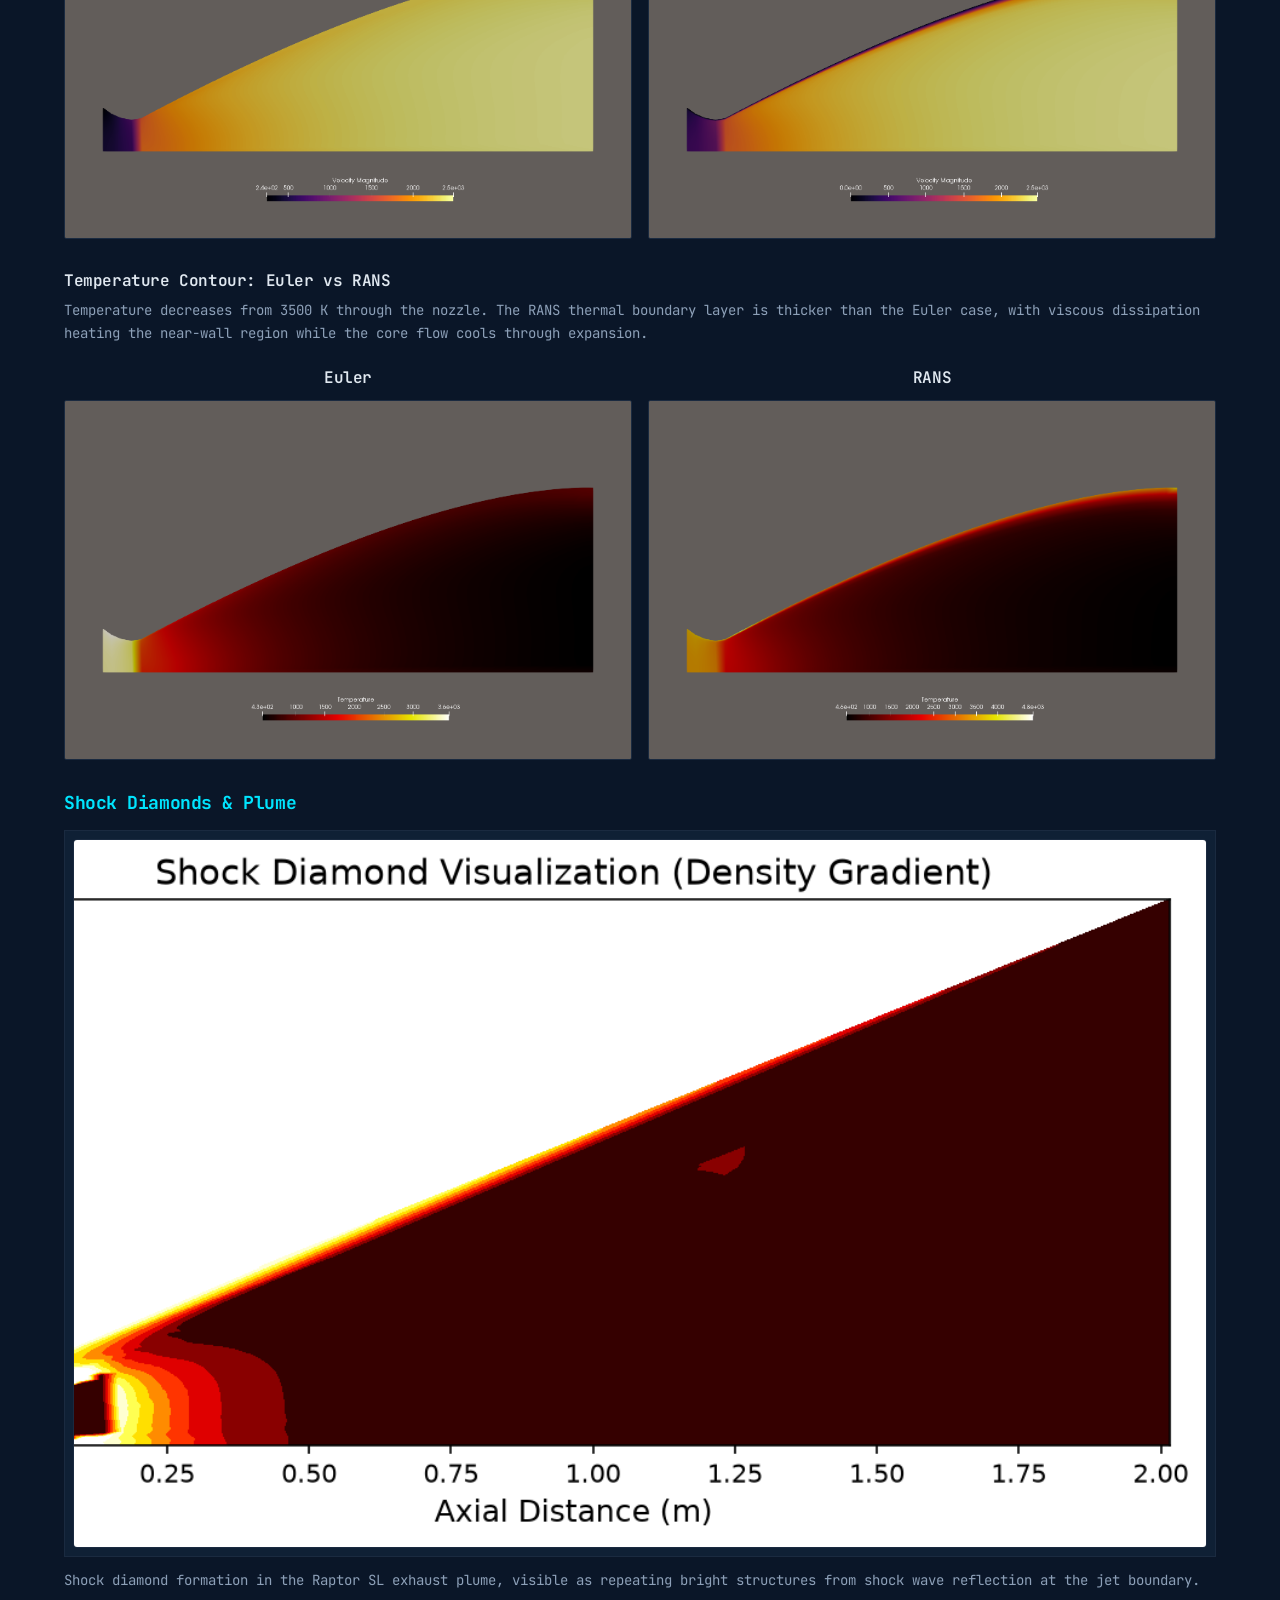
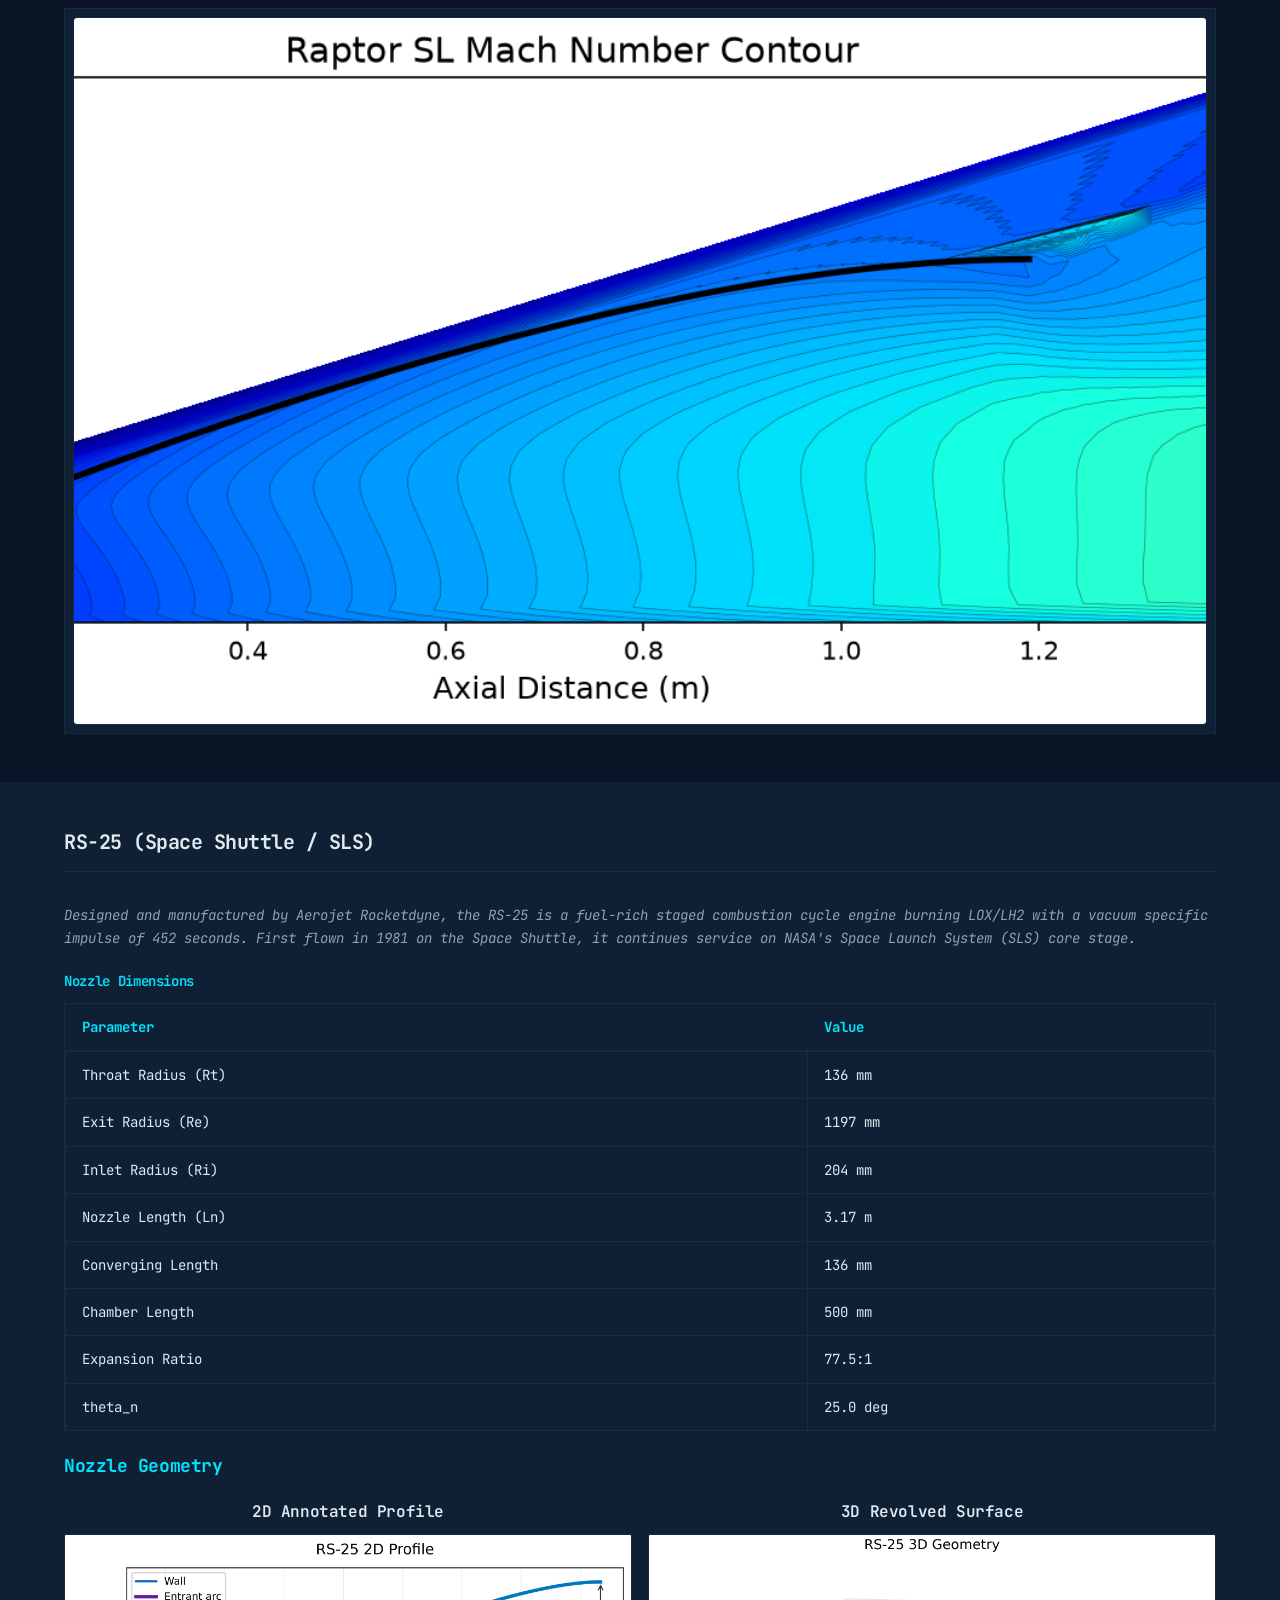
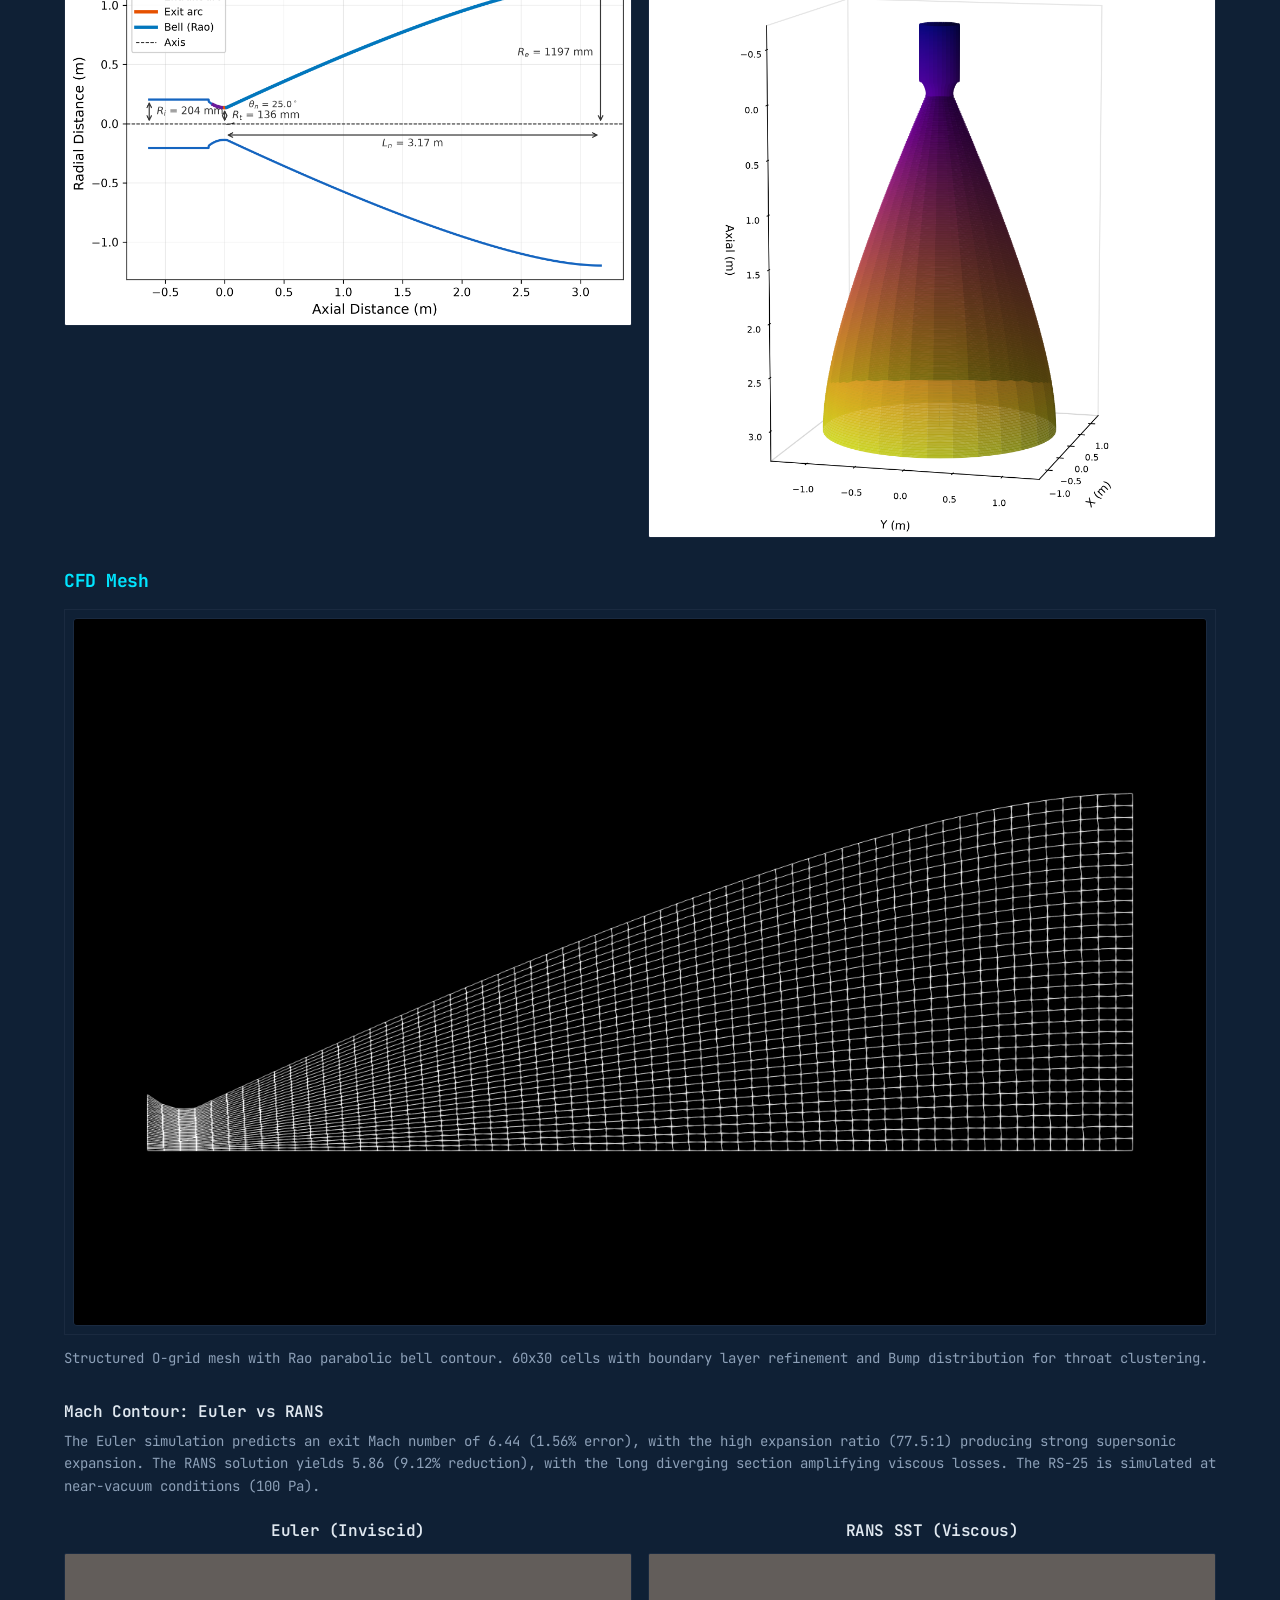
==== commit 0af54e85: "docs: restructure website to match README academic paper structure - Add Raptor SL engine to index.h" ====
--- a/docs/results.html
+++ b/docs/results.html
@@ -4,13 +4,39 @@
 <head>
   <meta charset="utf-8">
   <meta name="viewport" content="width=device-width, initial-scale=1.0">
-  <meta name="description" content="Rocket Nozzle CFD Results: Reference case analysis and parametric sweeps.">
+  <meta name="description" content="Rocket Nozzle CFD Results: Per-engine deep dives with Mach, Pressure, Velocity, and Temperature contours for all four configurations.">
   <title>Results - Rocket Nozzle CFD</title>
   <link rel="preconnect" href="https://fonts.googleapis.com">
   <link rel="preconnect" href="https://fonts.gstatic.com" crossorigin>
   <link href="https://fonts.googleapis.com/css2?family=JetBrains+Mono:wght@400;500;600;700&display=swap"
     rel="stylesheet">
   <link rel="stylesheet" href="css/style.css">
+  <style>
+    .engine-dimensions {
+      margin: var(--space-6) 0;
+    }
+    .engine-dimensions h4 {
+      color: var(--cyan);
+      font-size: var(--text-sm);
+      font-weight: 600;
+      margin-bottom: var(--space-3);
+    }
+    .contour-section {
+      margin: var(--space-8) 0;
+    }
+    .contour-section h3 {
+      color: var(--fg);
+      font-size: var(--text-base);
+      font-weight: 600;
+      margin-bottom: var(--space-2);
+    }
+    .contour-section p {
+      font-size: var(--text-sm);
+      color: var(--fg-dim);
+      margin-bottom: var(--space-4);
+      line-height: var(--leading-normal);
+    }
+  </style>
 </head>
 
 <body>
@@ -38,7 +64,7 @@
       <div class="hero__content">
         <h1 class="hero__title">Results</h1>
         <p class="hero__description">
-          CFD analysis results for four rocket nozzle configurations: generic Rao bell, SpaceX Merlin 1D, RS-25, and RL10B-2.
+          CFD analysis results for four rocket nozzle configurations: SpaceX Merlin 1D, Raptor SL, RS-25, and RL10B-2, spanning the full range from sea-level to vacuum-optimized designs.
         </p>
       </div>
     </section>
@@ -62,15 +88,7 @@
             </thead>
             <tbody>
               <tr>
-                <td>Generic (Rao Bell)</td>
-                <td>Reference case</td>
-                <td>16:1</td>
-                <td>100</td>
-                <td>400</td>
-                <td>9.7</td>
-              </tr>
-              <tr>
-                <td>SpaceX Merlin 1D</td>
+                <td><strong>Merlin 1D</strong></td>
                 <td>Falcon 9 first stage</td>
                 <td>16:1</td>
                 <td>165</td>
@@ -78,7 +96,15 @@
                 <td>9.7</td>
               </tr>
               <tr>
-                <td>RS-25</td>
+                <td><strong>Raptor SL</strong></td>
+                <td>Starship Super Heavy</td>
+                <td>34:1</td>
+                <td>165</td>
+                <td>960</td>
+                <td>33.0</td>
+              </tr>
+              <tr>
+                <td><strong>RS-25</strong></td>
                 <td>Space Shuttle / SLS</td>
                 <td>77.5:1</td>
                 <td>272</td>
@@ -86,301 +112,634 @@
                 <td>20.6</td>
               </tr>
               <tr>
-                <td>RL10B-2</td>
+                <td><strong>RL10B-2</strong></td>
                 <td>Delta IV upper stage</td>
                 <td>285:1</td>
                 <td>154</td>
                 <td>2600</td>
                 <td>4.2</td>
               </tr>
-              <tr>
-                <td>SpaceX Raptor SL</td>
-                <td>Starship Super Heavy booster</td>
-                <td>34:1</td>
-                <td>165</td>
-                <td>960</td>
-                <td>33.0</td>
-              </tr>
             </tbody>
           </table>
         </div>
+
+        <!-- 3D Comparison -->
+        <h3 style="color: var(--cyan); margin: var(--space-8) 0 var(--space-4);">3D Nozzle Geometry Comparison</h3>
+        <div class="walkthrough-step__media">
+          <img src="assets/images/nozzle_comparison_3d.png" alt="3D nozzle geometry comparison of all four engines plotted to the same scale" loading="lazy">
+        </div>
+        <p style="font-size: var(--text-sm); color: var(--fg-dim); margin-top: var(--space-3);">
+          All four nozzle geometries plotted to the same scale for direct size comparison. Merlin 1D and Raptor SL are sea-level engines with compact nozzles, while RS-25 and RL10B-2 are vacuum-optimized with progressively larger expansion ratios.
+        </p>
       </div>
     </section>
 
-    <!-- Generic Nozzle -->
+    <!-- ============================================================ -->
+    <!-- SPACEX MERLIN 1D -->
+    <!-- ============================================================ -->
     <section class="section" style="background: var(--surface);">
       <div class="container">
-        <h2 class="section-title">Generic Nozzle (Rao Bell)</h2>
-        <p><em>Reference case: epsilon=16, R*=50mm, Pc=9.7 MPa</em></p>
-
-        <h3>Nozzle Geometry & Mesh</h3>
-        <div class="walkthrough-step__media">
-          <img src="assets/images/merlin-1d/mesh/nozzle_mesh.png" alt="Generic nozzle mesh" loading="lazy">
-        </div>
-        <p>Structured O-grid mesh with Rao parabolic bell contour. 60x30 cells with boundary layer refinement.</p>
-
-        <h3>Mach Number: Euler vs RANS</h3>
+        <h2 class="section-title">SpaceX Merlin 1D</h2>
+        <p style="color: var(--fg-dim); font-size: var(--text-sm); margin-bottom: var(--space-6);">
+          <em>Manufactured by SpaceX, the Merlin 1D is a gas-generator cycle engine burning LOX/RP-1 propellants with a pintle injector design. First flown in 2013 on the Falcon 9, it has become the most-flown rocket engine in history, powering all Falcon 9 and Falcon Heavy first stages.</em>
+        </p>
+
+        <!-- Nozzle Dimensions -->
+        <div class="engine-dimensions">
+          <h4>Nozzle Dimensions</h4>
+          <div class="table-wrapper">
+            <table class="table">
+              <thead>
+                <tr><th>Parameter</th><th>Value</th></tr>
+              </thead>
+              <tbody>
+                <tr><td>Throat Radius (Rt)</td><td>82.5 mm</td></tr>
+                <tr><td>Exit Radius (Re)</td><td>330 mm</td></tr>
+                <tr><td>Inlet Radius (Ri)</td><td>124 mm</td></tr>
+                <tr><td>Nozzle Length (Ln)</td><td>0.74 m</td></tr>
+                <tr><td>Converging Length</td><td>83 mm</td></tr>
+                <tr><td>Chamber Length</td><td>300 mm</td></tr>
+                <tr><td>Expansion Ratio</td><td>16:1</td></tr>
+                <tr><td>theta_n</td><td>30.0 deg</td></tr>
+              </tbody>
+            </table>
+          </div>
+        </div>
+
+        <!-- Nozzle Geometry -->
+        <h3 style="color: var(--cyan); margin-bottom: var(--space-4);">Nozzle Geometry</h3>
         <div class="comparison-grid">
           <div class="comparison-grid__item">
-            <h4>Euler (Inviscid)</h4>
-            <img src="assets/images/merlin-1d/euler/mach_contour.png" alt="Euler Mach contour" loading="lazy">
-            <p>Exit Mach: 4.44 (0.40% error)</p>
-          </div>
-          <div class="comparison-grid__item">
-            <h4>RANS SST (Viscous)</h4>
-            <img src="assets/images/merlin-1d/rans/mach_contour_rans.png" alt="RANS Mach contour" loading="lazy">
-            <p>Exit Mach: 4.45 (0.19% vs Euler)</p>
-          </div>
-        </div>
-
-        <h3>Shock Diamonds</h3>
-        <div class="walkthrough-step__media">
-          <img src="assets/images/merlin-1d/plume/shock_diamonds.png" alt="Shock diamonds" loading="lazy">
-        </div>
-        <p>Density gradient magnitude reveals shock diamond pattern in exhaust plume.</p>
-
-        <h3>Plume Extension</h3>
-        <div class="walkthrough-step__media">
-          <img src="assets/images/merlin-1d/plume/mach_contour_plume.png" alt="Plume Mach contour" loading="lazy">
-        </div>
-        <p>Conformal plume mesh captures shock diamond structure downstream of nozzle exit.</p>
+            <h4>2D Annotated Profile</h4>
+            <img src="assets/images/merlin-1d/geometry/merlin-1d_geometry.png" alt="Merlin 1D 2D nozzle geometry" loading="lazy">
+          </div>
+          <div class="comparison-grid__item">
+            <h4>3D Revolved Surface</h4>
+            <img src="assets/images/merlin-1d/geometry/merlin-1d_3d.png" alt="Merlin 1D 3D nozzle geometry" loading="lazy">
+          </div>
+        </div>
+
+        <!-- CFD Mesh -->
+        <h3 style="color: var(--cyan); margin: var(--space-8) 0 var(--space-4);">CFD Mesh</h3>
+        <div class="walkthrough-step__media">
+          <img src="assets/images/merlin-1d/mesh/merlin-mesh.png" alt="Merlin 1D structured O-grid mesh" loading="lazy">
+        </div>
+        <p style="font-size: var(--text-sm); color: var(--fg-dim); margin-top: var(--space-3);">
+          Structured O-grid mesh with Rao parabolic bell contour. 40x20 cells with boundary layer refinement and Bump distribution for throat clustering.
+        </p>
+
+        <!-- Mach Contour -->
+        <div class="contour-section">
+          <h3>Mach Contour: Euler vs RANS</h3>
+          <p>The Euler simulation predicts an exit Mach number of 4.31 (3.33% error relative to isentropic theory). The RANS simulation yields 3.83, reflecting an 11.19% reduction due to viscous boundary layer development along the nozzle wall.</p>
+          <div class="comparison-grid">
+            <div class="comparison-grid__item">
+              <h4>Euler (Inviscid)</h4>
+              <img src="assets/images/merlin-1d/euler/mach_contour.png" alt="Merlin 1D Euler Mach contour" loading="lazy">
+            </div>
+            <div class="comparison-grid__item">
+              <h4>RANS SST (Viscous)</h4>
+              <img src="assets/images/merlin-1d/rans/mach_contour_rans.png" alt="Merlin 1D RANS Mach contour" loading="lazy">
+            </div>
+          </div>
+        </div>
+
+        <!-- Pressure Contour -->
+        <div class="contour-section">
+          <h3>Pressure Contour: Euler vs RANS</h3>
+          <p>Static pressure decreases monotonically from the chamber (9.7 MPa) through the converging section, reaches a minimum at the throat, and continues to decrease in the divergent section. The RANS solution shows slightly higher exit pressure due to viscous losses.</p>
+          <div class="comparison-grid">
+            <div class="comparison-grid__item">
+              <h4>Euler</h4>
+              <img src="assets/images/merlin-1d/euler/pressure_contour.png" alt="Merlin 1D Euler pressure contour" loading="lazy">
+            </div>
+            <div class="comparison-grid__item">
+              <h4>RANS</h4>
+              <img src="assets/images/merlin-1d/rans/pressure_contour_rans.png" alt="Merlin 1D RANS pressure contour" loading="lazy">
+            </div>
+          </div>
+        </div>
+
+        <!-- Velocity Contour -->
+        <div class="contour-section">
+          <h3>Velocity Contour: Euler vs RANS</h3>
+          <p>Velocity increases from near-zero in the chamber to over 2300 m/s at the exit. The RANS solution exhibits a velocity deficit near the wall due to the no-slip boundary condition, creating the characteristic boundary layer profile.</p>
+          <div class="comparison-grid">
+            <div class="comparison-grid__item">
+              <h4>Euler</h4>
+              <img src="assets/images/merlin-1d/euler/velocity_contour.png" alt="Merlin 1D Euler velocity contour" loading="lazy">
+            </div>
+            <div class="comparison-grid__item">
+              <h4>RANS</h4>
+              <img src="assets/images/merlin-1d/rans/velocity_contour_rans.png" alt="Merlin 1D RANS velocity contour" loading="lazy">
+            </div>
+          </div>
+        </div>
+
+        <!-- Temperature Contour -->
+        <div class="contour-section">
+          <h3>Temperature Contour: Euler vs RANS</h3>
+          <p>Static temperature decreases from the chamber (3600 K) through the nozzle as thermal energy converts to kinetic energy. The RANS solution shows a thermal boundary layer near the wall where viscous dissipation generates heat.</p>
+          <div class="comparison-grid">
+            <div class="comparison-grid__item">
+              <h4>Euler</h4>
+              <img src="assets/images/merlin-1d/euler/temperature_contour.png" alt="Merlin 1D Euler temperature contour" loading="lazy">
+            </div>
+            <div class="comparison-grid__item">
+              <h4>RANS</h4>
+              <img src="assets/images/merlin-1d/rans/temp_contour_rans.png" alt="Merlin 1D RANS temperature contour" loading="lazy">
+            </div>
+          </div>
+        </div>
+
+        <!-- Shock Diamonds -->
+        <h3 style="color: var(--cyan); margin: var(--space-8) 0 var(--space-4);">Shock Diamonds & Plume</h3>
+        <div class="walkthrough-step__media">
+          <img src="assets/images/merlin-1d/plume/shock_diamonds.png" alt="Merlin 1D shock diamond visualization" loading="lazy">
+        </div>
+        <p style="font-size: var(--text-sm); color: var(--fg-dim); margin-top: var(--space-3);">
+          Shock diamond pattern observed in the exhaust plume, formed by the interaction of oblique shock waves with the free shear layer at the jet boundary.
+        </p>
+        <div class="walkthrough-step__media" style="margin-top: var(--space-4);">
+          <img src="assets/images/merlin-1d/plume/mach_contour_plume.png" alt="Merlin 1D plume Mach contour" loading="lazy">
+        </div>
+        <p style="font-size: var(--text-sm); color: var(--fg-dim); margin-top: var(--space-3);">
+          Conformal plume mesh captures shock diamond structure downstream of nozzle exit.
+        </p>
       </div>
     </section>
 
-    <!-- Merlin 1D -->
+    <!-- ============================================================ -->
+    <!-- SPACEX RAPTOR SL -->
+    <!-- ============================================================ -->
     <section class="section">
       <div class="container">
-        <h2 class="section-title">SpaceX Merlin 1D</h2>
-        <p><em>Falcon 9 first stage: epsilon=16, R*=82.5mm, Pc=9.7 MPa</em></p>
-
-        <h3>Nozzle Geometry</h3>
+        <h2 class="section-title">SpaceX Raptor SL</h2>
+        <p style="color: var(--fg-dim); font-size: var(--text-sm); margin-bottom: var(--space-6);">
+          <em>The Raptor SL is a full-flow staged combustion cycle engine manufactured by SpaceX, burning LOX/CH4 propellants at the highest chamber pressure (33 MPa) of any operational engine. First flown in 2023 on Starship, it is the first full-flow staged combustion engine to power a vehicle in flight.</em>
+        </p>
+
+        <!-- Nozzle Dimensions -->
+        <div class="engine-dimensions">
+          <h4>Nozzle Dimensions</h4>
+          <div class="table-wrapper">
+            <table class="table">
+              <thead>
+                <tr><th>Parameter</th><th>Value</th></tr>
+              </thead>
+              <tbody>
+                <tr><td>Throat Radius (Rt)</td><td>82.5 mm</td></tr>
+                <tr><td>Exit Radius (Re)</td><td>481 mm</td></tr>
+                <tr><td>Inlet Radius (Ri)</td><td>124 mm</td></tr>
+                <tr><td>Nozzle Length (Ln)</td><td>1.19 m</td></tr>
+                <tr><td>Converging Length</td><td>83 mm</td></tr>
+                <tr><td>Chamber Length</td><td>300 mm</td></tr>
+                <tr><td>Expansion Ratio</td><td>34:1</td></tr>
+                <tr><td>theta_n</td><td>28.0 deg</td></tr>
+              </tbody>
+            </table>
+          </div>
+        </div>
+
+        <!-- Nozzle Geometry -->
+        <h3 style="color: var(--cyan); margin-bottom: var(--space-4);">Nozzle Geometry</h3>
         <div class="comparison-grid">
           <div class="comparison-grid__item">
             <h4>2D Annotated Profile</h4>
-            <img src="assets/images/merlin-1d/geometry/merlin-1d_geometry.png" alt="Merlin 1D 2D nozzle geometry" loading="lazy">
-            <p>epsilon=16:1, R_t=82.5mm</p>
+            <img src="assets/images/raptor-sl/geometry/raptor-sl_geometry.png" alt="Raptor SL 2D nozzle geometry" loading="lazy">
           </div>
           <div class="comparison-grid__item">
             <h4>3D Revolved Surface</h4>
-            <img src="assets/images/merlin-1d/geometry/merlin-1d_3d.png" alt="Merlin 1D 3D nozzle geometry" loading="lazy">
-            <p>Axisymmetric surface of revolution</p>
-          </div>
-        </div>
-
-        <h3>Mach Number: Euler vs RANS</h3>
-        <div class="comparison-grid">
-          <div class="comparison-grid__item">
-            <h4>Euler (Inviscid)</h4>
-            <img src="assets/images/merlin-1d/euler/mach_contour.png" alt="Merlin 1D Euler Mach contour" loading="lazy">
-          </div>
-          <div class="comparison-grid__item">
-            <h4>RANS SST (Viscous)</h4>
-            <img src="assets/images/merlin-1d/rans/mach_contour_rans.png" alt="Merlin 1D RANS Mach contour" loading="lazy">
-          </div>
-        </div>
-
-        <h3>Shock Diamonds</h3>
-        <div class="walkthrough-step__media">
-          <img src="assets/images/merlin-1d/plume/shock_diamonds.png" alt="Merlin 1D shock diamond visualization" loading="lazy">
-        </div>
-
-        <h3>Plume Extension</h3>
-        <div class="walkthrough-step__media">
-          <img src="assets/images/merlin-1d/plume/mach_contour_plume.png" alt="Merlin 1D plume Mach contour" loading="lazy">
+            <img src="assets/images/raptor-sl/geometry/raptor-sl_3d.png" alt="Raptor SL 3D nozzle geometry" loading="lazy">
+          </div>
+        </div>
+
+        <!-- CFD Mesh -->
+        <h3 style="color: var(--cyan); margin: var(--space-8) 0 var(--space-4);">CFD Mesh</h3>
+        <div class="walkthrough-step__media">
+          <img src="assets/images/raptor-sl/mesh/raptor-mesh.png" alt="Raptor SL structured O-grid mesh" loading="lazy">
+        </div>
+        <p style="font-size: var(--text-sm); color: var(--fg-dim); margin-top: var(--space-3);">
+          Structured O-grid mesh with Rao parabolic bell contour. 50x25 cells with boundary layer refinement and Bump distribution for throat clustering.
+        </p>
+
+        <!-- Mach Contour -->
+        <div class="contour-section">
+          <h3>Mach Contour: Euler vs RANS</h3>
+          <p>The Euler simulation predicts an exit Mach number of 5.48 (1.54% error), demonstrating excellent agreement with isentropic theory for the 34:1 expansion ratio. The RANS solution yields 4.88 (10.83% reduction), with the higher chamber pressure (33 MPa) producing more pronounced viscous effects.</p>
+          <div class="comparison-grid">
+            <div class="comparison-grid__item">
+              <h4>Euler (Inviscid)</h4>
+              <img src="assets/images/raptor-sl/euler/mach_contour.png" alt="Raptor SL Euler Mach contour" loading="lazy">
+            </div>
+            <div class="comparison-grid__item">
+              <h4>RANS SST (Viscous)</h4>
+              <img src="assets/images/raptor-sl/rans/mach_contour_rans.png" alt="Raptor SL RANS Mach contour" loading="lazy">
+            </div>
+          </div>
+        </div>
+
+        <!-- Pressure Contour -->
+        <div class="contour-section">
+          <h3>Pressure Contour: Euler vs RANS</h3>
+          <p>Pressure drops from 33 MPa in the chamber through the nozzle, with the RANS solution showing modified pressure recovery near the wall due to boundary layer momentum deficit. The higher chamber pressure relative to Merlin produces steeper pressure gradients in the converging section.</p>
+          <div class="comparison-grid">
+            <div class="comparison-grid__item">
+              <h4>Euler</h4>
+              <img src="assets/images/raptor-sl/euler/pressure_contour.png" alt="Raptor SL Euler pressure contour" loading="lazy">
+            </div>
+            <div class="comparison-grid__item">
+              <h4>RANS</h4>
+              <img src="assets/images/raptor-sl/rans/pressure_contour_rans.png" alt="Raptor SL RANS pressure contour" loading="lazy">
+            </div>
+          </div>
+        </div>
+
+        <!-- Velocity Contour -->
+        <div class="contour-section">
+          <h3>Velocity Contour: Euler vs RANS</h3>
+          <p>The velocity field shows acceleration from subsonic to supersonic through the throat. The RANS boundary layer is thicker than Merlin's due to the higher Reynolds number associated with the 33 MPa chamber pressure.</p>
+          <div class="comparison-grid">
+            <div class="comparison-grid__item">
+              <h4>Euler</h4>
+              <img src="assets/images/raptor-sl/euler/velocity_contour.png" alt="Raptor SL Euler velocity contour" loading="lazy">
+            </div>
+            <div class="comparison-grid__item">
+              <h4>RANS</h4>
+              <img src="assets/images/raptor-sl/rans/velocity_contour_rans.png" alt="Raptor SL RANS velocity contour" loading="lazy">
+            </div>
+          </div>
+        </div>
+
+        <!-- Temperature Contour -->
+        <div class="contour-section">
+          <h3>Temperature Contour: Euler vs RANS</h3>
+          <p>Temperature decreases from 3500 K through the nozzle. The RANS thermal boundary layer is thicker than the Euler case, with viscous dissipation heating the near-wall region while the core flow cools through expansion.</p>
+          <div class="comparison-grid">
+            <div class="comparison-grid__item">
+              <h4>Euler</h4>
+              <img src="assets/images/raptor-sl/euler/temperature_contour.png" alt="Raptor SL Euler temperature contour" loading="lazy">
+            </div>
+            <div class="comparison-grid__item">
+              <h4>RANS</h4>
+              <img src="assets/images/raptor-sl/rans/temp_contour_rans.png" alt="Raptor SL RANS temperature contour" loading="lazy">
+            </div>
+          </div>
+        </div>
+
+        <!-- Shock Diamonds -->
+        <h3 style="color: var(--cyan); margin: var(--space-8) 0 var(--space-4);">Shock Diamonds & Plume</h3>
+        <div class="walkthrough-step__media">
+          <img src="assets/images/raptor-sl/plume/shock_diamonds.png" alt="Raptor SL shock diamond visualization" loading="lazy">
+        </div>
+        <p style="font-size: var(--text-sm); color: var(--fg-dim); margin-top: var(--space-3);">
+          Shock diamond formation in the Raptor SL exhaust plume, visible as repeating bright structures from shock wave reflection at the jet boundary.
+        </p>
+        <div class="walkthrough-step__media" style="margin-top: var(--space-4);">
+          <img src="assets/images/raptor-sl/plume/mach_contour_plume.png" alt="Raptor SL plume Mach contour" loading="lazy">
         </div>
       </div>
     </section>
 
-    <!-- Raptor SL -->
+    <!-- ============================================================ -->
+    <!-- RS-25 -->
+    <!-- ============================================================ -->
     <section class="section" style="background: var(--surface);">
       <div class="container">
-        <h2 class="section-title">SpaceX Raptor SL</h2>
-        <p><em>Starship Super Heavy booster: epsilon=34, R*=82.5mm, Pc=33.0 MPa</em></p>
-
-        <h3>Nozzle Geometry</h3>
+        <h2 class="section-title">RS-25 (Space Shuttle / SLS)</h2>
+        <p style="color: var(--fg-dim); font-size: var(--text-sm); margin-bottom: var(--space-6);">
+          <em>Designed and manufactured by Aerojet Rocketdyne, the RS-25 is a fuel-rich staged combustion cycle engine burning LOX/LH2 with a vacuum specific impulse of 452 seconds. First flown in 1981 on the Space Shuttle, it continues service on NASA's Space Launch System (SLS) core stage.</em>
+        </p>
+
+        <!-- Nozzle Dimensions -->
+        <div class="engine-dimensions">
+          <h4>Nozzle Dimensions</h4>
+          <div class="table-wrapper">
+            <table class="table">
+              <thead>
+                <tr><th>Parameter</th><th>Value</th></tr>
+              </thead>
+              <tbody>
+                <tr><td>Throat Radius (Rt)</td><td>136 mm</td></tr>
+                <tr><td>Exit Radius (Re)</td><td>1197 mm</td></tr>
+                <tr><td>Inlet Radius (Ri)</td><td>204 mm</td></tr>
+                <tr><td>Nozzle Length (Ln)</td><td>3.17 m</td></tr>
+                <tr><td>Converging Length</td><td>136 mm</td></tr>
+                <tr><td>Chamber Length</td><td>500 mm</td></tr>
+                <tr><td>Expansion Ratio</td><td>77.5:1</td></tr>
+                <tr><td>theta_n</td><td>25.0 deg</td></tr>
+              </tbody>
+            </table>
+          </div>
+        </div>
+
+        <!-- Nozzle Geometry -->
+        <h3 style="color: var(--cyan); margin-bottom: var(--space-4);">Nozzle Geometry</h3>
         <div class="comparison-grid">
           <div class="comparison-grid__item">
             <h4>2D Annotated Profile</h4>
-            <img src="assets/images/raptor-sl/geometry/raptor-sl_geometry.png" alt="Raptor SL 2D nozzle geometry" loading="lazy">
-            <p>epsilon=34:1, R_t=82.5mm</p>
+            <img src="assets/images/rs-25/geometry/rs-25_geometry.png" alt="RS-25 2D nozzle geometry" loading="lazy">
           </div>
           <div class="comparison-grid__item">
             <h4>3D Revolved Surface</h4>
-            <img src="assets/images/raptor-sl/geometry/raptor-sl_3d.png" alt="Raptor SL 3D nozzle geometry" loading="lazy">
-            <p>Axisymmetric surface of revolution</p>
-          </div>
-        </div>
-
-        <h3>Mach Number: Euler vs RANS</h3>
-        <div class="comparison-grid">
-          <div class="comparison-grid__item">
-            <h4>Euler (Inviscid)</h4>
-            <img src="assets/images/raptor-sl/euler/mach_contour.png" alt="Raptor SL Euler Mach contour" loading="lazy">
-          </div>
-          <div class="comparison-grid__item">
-            <h4>RANS SST (Viscous)</h4>
-            <img src="assets/images/raptor-sl/rans/mach_contour_rans.png" alt="Raptor SL RANS Mach contour" loading="lazy">
-          </div>
-        </div>
-
-        <h3>Convergence</h3>
-        <div class="walkthrough-step__media">
-          <img src="assets/images/raptor-sl/euler/convergence.png" alt="Raptor SL convergence history" loading="lazy">
-        </div>
-
-        <h3>Shock Diamonds</h3>
-        <div class="walkthrough-step__media">
-          <img src="assets/images/raptor-sl/plume/shock_diamonds.png" alt="Raptor SL shock diamond visualization" loading="lazy">
-        </div>
-
-        <h3>Plume Extension</h3>
-        <div class="walkthrough-step__media">
-          <img src="assets/images/raptor-sl/plume/mach_contour_plume.png" alt="Raptor SL plume Mach contour" loading="lazy">
+            <img src="assets/images/rs-25/geometry/rs-25_3d.png" alt="RS-25 3D nozzle geometry" loading="lazy">
+          </div>
+        </div>
+
+        <!-- CFD Mesh -->
+        <h3 style="color: var(--cyan); margin: var(--space-8) 0 var(--space-4);">CFD Mesh</h3>
+        <div class="walkthrough-step__media">
+          <img src="assets/images/rs-25/mesh/rs25-mesh.png" alt="RS-25 structured O-grid mesh" loading="lazy">
+        </div>
+        <p style="font-size: var(--text-sm); color: var(--fg-dim); margin-top: var(--space-3);">
+          Structured O-grid mesh with Rao parabolic bell contour. 60x30 cells with boundary layer refinement and Bump distribution for throat clustering.
+        </p>
+
+        <!-- Mach Contour -->
+        <div class="contour-section">
+          <h3>Mach Contour: Euler vs RANS</h3>
+          <p>The Euler simulation predicts an exit Mach number of 6.44 (1.56% error), with the high expansion ratio (77.5:1) producing strong supersonic expansion. The RANS solution yields 5.86 (9.12% reduction), with the long diverging section amplifying viscous losses. The RS-25 is simulated at near-vacuum conditions (100 Pa).</p>
+          <div class="comparison-grid">
+            <div class="comparison-grid__item">
+              <h4>Euler (Inviscid)</h4>
+              <img src="assets/images/rs-25/euler/mach_contour.png" alt="RS-25 Euler Mach contour" loading="lazy">
+            </div>
+            <div class="comparison-grid__item">
+              <h4>RANS SST (Viscous)</h4>
+              <img src="assets/images/rs-25/rans/mach_contour_rans.png" alt="RS-25 RANS Mach contour" loading="lazy">
+            </div>
+          </div>
+        </div>
+
+        <!-- Pressure Contour -->
+        <div class="contour-section">
+          <h3>Pressure Contour: Euler vs RANS</h3>
+          <p>Pressure decreases from 20.6 MPa through the nozzle, with the extended diverging section producing a more gradual expansion than Merlin or Raptor. The RANS solution shows modified pressure distribution near the wall due to boundary layer growth along the longer nozzle length.</p>
+          <div class="comparison-grid">
+            <div class="comparison-grid__item">
+              <h4>Euler</h4>
+              <img src="assets/images/rs-25/euler/pressure_contour.png" alt="RS-25 Euler pressure contour" loading="lazy">
+            </div>
+            <div class="comparison-grid__item">
+              <h4>RANS</h4>
+              <img src="assets/images/rs-25/rans/pressure_contour_rans.png" alt="RS-25 RANS pressure contour" loading="lazy">
+            </div>
+          </div>
+        </div>
+
+        <!-- Velocity Contour -->
+        <div class="contour-section">
+          <h3>Velocity Contour: Euler vs RANS</h3>
+          <p>The velocity field exhibits strong acceleration through the diverging section, reaching over 2500 m/s at the exit. The RANS boundary layer is thicker than lower-expansion engines, with the viscous region extending further into the core flow.</p>
+          <div class="comparison-grid">
+            <div class="comparison-grid__item">
+              <h4>Euler</h4>
+              <img src="assets/images/rs-25/euler/velocity_contour.png" alt="RS-25 Euler velocity contour" loading="lazy">
+            </div>
+            <div class="comparison-grid__item">
+              <h4>RANS</h4>
+              <img src="assets/images/rs-25/rans/velocity_contour_rans.png" alt="RS-25 RANS velocity contour" loading="lazy">
+            </div>
+          </div>
+        </div>
+
+        <!-- Temperature Contour -->
+        <div class="contour-section">
+          <h3>Temperature Contour: Euler vs RANS</h3>
+          <p>Temperature decreases from 3570 K through the nozzle. The extended diverging section allows more complete thermal-to-kinetic energy conversion, resulting in lower exit temperatures. The RANS thermal boundary layer is thicker due to the longer wetted length.</p>
+          <div class="comparison-grid">
+            <div class="comparison-grid__item">
+              <h4>Euler</h4>
+              <img src="assets/images/rs-25/euler/temperature_contour.png" alt="RS-25 Euler temperature contour" loading="lazy">
+            </div>
+            <div class="comparison-grid__item">
+              <h4>RANS</h4>
+              <img src="assets/images/rs-25/rans/temp_contour_rans.png" alt="RS-25 RANS temperature contour" loading="lazy">
+            </div>
+          </div>
+        </div>
+
+        <!-- Shock Diamonds -->
+        <h3 style="color: var(--cyan); margin: var(--space-8) 0 var(--space-4);">Shock Diamonds & Plume</h3>
+        <div class="walkthrough-step__media">
+          <img src="assets/images/rs-25/plume/shock_diamonds.png" alt="RS-25 shock diamond visualization" loading="lazy">
+        </div>
+        <p style="font-size: var(--text-sm); color: var(--fg-dim); margin-top: var(--space-3);">
+          Shock diamond structure in the RS-25 exhaust plume at vacuum conditions, showing the characteristic overexpanded nozzle flow pattern with oblique shock reflections.
+        </p>
+        <div class="walkthrough-step__media" style="margin-top: var(--space-4);">
+          <img src="assets/images/rs-25/plume/mach_contour_plume.png" alt="RS-25 plume Mach contour" loading="lazy">
         </div>
       </div>
     </section>
 
-    <!-- RS-25 -->
-    <section class="section">
-      <div class="container">
-        <h2 class="section-title">RS-25 (Space Shuttle Main Engine)</h2>
-        <p><em>Space Shuttle / SLS core stage: epsilon=77.5, R*=136mm, Pc=20.6 MPa</em></p>
-
-        <h3>Nozzle Geometry</h3>
-        <div class="comparison-grid">
-          <div class="comparison-grid__item">
-            <h4>2D Annotated Profile</h4>
-            <img src="assets/images/rs-25/geometry/rs-25_geometry.png" alt="RS-25 2D nozzle geometry" loading="lazy">
-            <p>epsilon=77.5:1, R_t=136mm</p>
-          </div>
-          <div class="comparison-grid__item">
-            <h4>3D Revolved Surface</h4>
-            <img src="assets/images/rs-25/geometry/rs-25_3d.png" alt="RS-25 3D nozzle geometry" loading="lazy">
-            <p>Axisymmetric surface of revolution</p>
-          </div>
-        </div>
-
-        <h3>Mach Number: Euler vs RANS</h3>
-        <div class="comparison-grid">
-          <div class="comparison-grid__item">
-            <h4>Euler (Inviscid)</h4>
-            <img src="assets/images/rs-25/euler/mach_contour.png" alt="RS-25 Euler Mach contour" loading="lazy">
-          </div>
-          <div class="comparison-grid__item">
-            <h4>RANS SST (Viscous)</h4>
-            <img src="assets/images/rs-25/rans/mach_contour_rans.png" alt="RS-25 RANS Mach contour" loading="lazy">
-          </div>
-        </div>
-
-        <h3>Shock Diamonds</h3>
-        <div class="walkthrough-step__media">
-          <img src="assets/images/rs-25/plume/shock_diamonds.png" alt="RS-25 shock diamond visualization" loading="lazy">
-        </div>
-
-        <h3>Plume Extension</h3>
-        <div class="walkthrough-step__media">
-          <img src="assets/images/rs-25/plume/mach_contour_plume.png" alt="RS-25 plume Mach contour" loading="lazy">
-        </div>
-      </div>
-    </section>
-
+    <!-- ============================================================ -->
     <!-- RL10B-2 -->
+    <!-- ============================================================ -->
     <section class="section">
       <div class="container">
         <h2 class="section-title">RL10B-2 (Delta IV Upper Stage)</h2>
-        <p><em>Delta IV upper stage: epsilon=285, R*=77mm, Pc=4.2 MPa</em></p>
-
-        <h3>Nozzle Geometry</h3>
+        <p style="color: var(--fg-dim); font-size: var(--text-sm); margin-bottom: var(--space-6);">
+          <em>The RL10B-2 is an expander cycle engine manufactured by Aerojet Rocketdyne, burning LOX/LH2 with a carbon-carbon extendable nozzle achieving 465.5 seconds of vacuum specific impulse. First flown in 1998, it has powered the upper stages of Delta IV and Vulcan Centaur rockets.</em>
+        </p>
+
+        <!-- Nozzle Dimensions -->
+        <div class="engine-dimensions">
+          <h4>Nozzle Dimensions</h4>
+          <div class="table-wrapper">
+            <table class="table">
+              <thead>
+                <tr><th>Parameter</th><th>Value</th></tr>
+              </thead>
+              <tbody>
+                <tr><td>Throat Radius (Rt)</td><td>77 mm</td></tr>
+                <tr><td>Exit Radius (Re)</td><td>1300 mm</td></tr>
+                <tr><td>Inlet Radius (Ri)</td><td>115.5 mm</td></tr>
+                <tr><td>Nozzle Length (Ln)</td><td>3.65 m</td></tr>
+                <tr><td>Converging Length</td><td>77 mm</td></tr>
+                <tr><td>Chamber Length</td><td>600 mm</td></tr>
+                <tr><td>Expansion Ratio</td><td>285:1</td></tr>
+                <tr><td>theta_n</td><td>20.0 deg</td></tr>
+              </tbody>
+            </table>
+          </div>
+        </div>
+
+        <!-- Nozzle Geometry -->
+        <h3 style="color: var(--cyan); margin-bottom: var(--space-4);">Nozzle Geometry</h3>
         <div class="comparison-grid">
           <div class="comparison-grid__item">
             <h4>2D Annotated Profile</h4>
             <img src="assets/images/rl10B-2/geometry/rl10B-2_geometry.png" alt="RL10B-2 2D nozzle geometry" loading="lazy">
-            <p>epsilon=285:1, R_t=77mm</p>
           </div>
           <div class="comparison-grid__item">
             <h4>3D Revolved Surface</h4>
             <img src="assets/images/rl10B-2/geometry/rl10B-2_3d.png" alt="RL10B-2 3D nozzle geometry" loading="lazy">
-            <p>Axisymmetric surface of revolution</p>
-          </div>
-        </div>
-
-        <h3>Mach Number: Euler vs RANS</h3>
-        <div class="comparison-grid">
-          <div class="comparison-grid__item">
-            <h4>Euler (Inviscid)</h4>
-            <img src="assets/images/rl10B-2/euler/mach_contour.png" alt="RL10B-2 Euler Mach contour" loading="lazy">
-          </div>
-          <div class="comparison-grid__item">
-            <h4>RANS SST (Viscous)</h4>
-            <img src="assets/images/rl10B-2/rans/mach_contour_rans.png" alt="RL10B-2 RANS Mach contour" loading="lazy">
-          </div>
-        </div>
-
-        <h3>Shock Diamonds</h3>
+          </div>
+        </div>
+
+        <!-- CFD Mesh -->
+        <h3 style="color: var(--cyan); margin: var(--space-8) 0 var(--space-4);">CFD Mesh</h3>
+        <div class="walkthrough-step__media">
+          <img src="assets/images/rl10B-2/mesh/rl10b2-mesh.png" alt="RL10B-2 structured O-grid mesh" loading="lazy">
+        </div>
+        <p style="font-size: var(--text-sm); color: var(--fg-dim); margin-top: var(--space-3);">
+          Structured O-grid mesh with Rao parabolic bell contour. 80x40 cells with boundary layer refinement and Bump distribution for throat clustering. The extreme 285:1 expansion ratio requires the finest mesh resolution.
+        </p>
+
+        <!-- Mach Contour -->
+        <div class="contour-section">
+          <h3>Mach Contour: Euler vs RANS</h3>
+          <p>The Euler simulation predicts an exit Mach number of 7.71 (11.76% error), with the extreme 285:1 expansion ratio producing the highest exit velocity of any engine studied. The RANS solution yields 6.56 (14.88% reduction), reflecting the substantial viscous losses in the extremely long diverging section.</p>
+          <div class="comparison-grid">
+            <div class="comparison-grid__item">
+              <h4>Euler (Inviscid)</h4>
+              <img src="assets/images/rl10B-2/euler/mach_contour.png" alt="RL10B-2 Euler Mach contour" loading="lazy">
+            </div>
+            <div class="comparison-grid__item">
+              <h4>RANS SST (Viscous)</h4>
+              <img src="assets/images/rl10B-2/rans/mach_contour_rans.png" alt="RL10B-2 RANS Mach contour" loading="lazy">
+            </div>
+          </div>
+        </div>
+
+        <!-- Pressure Contour -->
+        <div class="contour-section">
+          <h3>Pressure Contour: Euler vs RANS</h3>
+          <p>Pressure decreases from 4.2 MPa through the nozzle, with the extreme expansion ratio producing the lowest exit pressure of any engine studied. The long diverging section (3.65m) creates a very gradual pressure decay.</p>
+          <div class="comparison-grid">
+            <div class="comparison-grid__item">
+              <h4>Euler</h4>
+              <img src="assets/images/rl10B-2/euler/pressure_contour.png" alt="RL10B-2 Euler pressure contour" loading="lazy">
+            </div>
+            <div class="comparison-grid__item">
+              <h4>RANS</h4>
+              <img src="assets/images/rl10B-2/rans/pressure_contour_rans.png" alt="RL10B-2 RANS pressure contour" loading="lazy">
+            </div>
+          </div>
+        </div>
+
+        <!-- Velocity Contour -->
+        <div class="contour-section">
+          <h3>Velocity Contour: Euler vs RANS</h3>
+          <p>The velocity field shows acceleration to over 2000 m/s at the exit. The RANS boundary layer is the thickest among all engines studied, due to the extreme nozzle length (3.65m) and low chamber pressure (4.2 MPa).</p>
+          <div class="comparison-grid">
+            <div class="comparison-grid__item">
+              <h4>Euler</h4>
+              <img src="assets/images/rl10B-2/euler/velocity_contour.png" alt="RL10B-2 Euler velocity contour" loading="lazy">
+            </div>
+            <div class="comparison-grid__item">
+              <h4>RANS</h4>
+              <img src="assets/images/rl10B-2/rans/velocity_contour_rans.png" alt="RL10B-2 RANS velocity contour" loading="lazy">
+            </div>
+          </div>
+        </div>
+
+        <!-- Temperature Contour -->
+        <div class="contour-section">
+          <h3>Temperature Contour: Euler vs RANS</h3>
+          <p>Temperature decreases from 2200 K through the nozzle. The extreme expansion ratio and long diverging section produce the lowest exit temperatures, with the RANS thermal boundary layer extending significantly into the core flow.</p>
+          <div class="comparison-grid">
+            <div class="comparison-grid__item">
+              <h4>Euler</h4>
+              <img src="assets/images/rl10B-2/euler/temperature_contour.png" alt="RL10B-2 Euler temperature contour" loading="lazy">
+            </div>
+            <div class="comparison-grid__item">
+              <h4>RANS</h4>
+              <img src="assets/images/rl10B-2/rans/temp_contour_rans.png" alt="RL10B-2 RANS temperature contour" loading="lazy">
+            </div>
+          </div>
+        </div>
+
+        <!-- Shock Diamonds -->
+        <h3 style="color: var(--cyan); margin: var(--space-8) 0 var(--space-4);">Shock Diamonds & Plume</h3>
         <div class="walkthrough-step__media">
           <img src="assets/images/rl10B-2/plume/shock_diamonds.png" alt="RL10B-2 shock diamond visualization" loading="lazy">
         </div>
-
-        <h3>Plume Extension</h3>
-        <div class="walkthrough-step__media">
+        <p style="font-size: var(--text-sm); color: var(--fg-dim); margin-top: var(--space-3);">
+          Plume structure for the extreme 285:1 expansion ratio, showing the characteristic vacuum-optimized nozzle exhaust pattern.
+        </p>
+        <div class="walkthrough-step__media" style="margin-top: var(--space-4);">
           <img src="assets/images/rl10B-2/plume/mach_contour_plume.png" alt="RL10B-2 plume Mach contour" loading="lazy">
         </div>
       </div>
     </section>
 
     <!-- Convergence Analysis -->
+    <section class="section" style="background: var(--surface);">
+      <div class="container">
+        <h2 class="section-title">Convergence Analysis</h2>
+        <p style="font-size: var(--text-sm); color: var(--fg-dim); margin-bottom: var(--space-6);">
+          Convergence history for all four nozzle configurations, showing RMS density residual reduction over solver iterations.
+        </p>
+
+        <div class="comparison-grid">
+          <div class="comparison-grid__item">
+            <h4>Merlin 1D</h4>
+            <img src="assets/images/merlin-1d/euler/convergence.png" alt="Merlin 1D convergence" loading="lazy">
+          </div>
+          <div class="comparison-grid__item">
+            <h4>Raptor SL</h4>
+            <img src="assets/images/raptor-sl/euler/convergence.png" alt="Raptor SL convergence" loading="lazy">
+          </div>
+        </div>
+        <div class="comparison-grid">
+          <div class="comparison-grid__item">
+            <h4>RS-25</h4>
+            <img src="assets/images/rs-25/euler/convergence.png" alt="RS-25 convergence" loading="lazy">
+          </div>
+          <div class="comparison-grid__item">
+            <h4>RL10B-2</h4>
+            <img src="assets/images/rl10B-2/euler/convergence.png" alt="RL10B-2 convergence" loading="lazy">
+          </div>
+        </div>
+      </div>
+    </section>
+
+    <!-- Parametric Sweeps -->
     <section class="section">
       <div class="container">
-        <h2 class="section-title">Convergence Analysis</h2>
-        <p>Convergence history for all four nozzle configurations, showing RMS density residual reduction over solver iterations.</p>
-
-        <div class="comparison-grid">
-          <div class="comparison-grid__item">
-            <h4>Generic (Rao Bell)</h4>
-            <img src="assets/images/merlin-1d/euler/convergence.png" alt="Generic nozzle convergence" loading="lazy">
-          </div>
-          <div class="comparison-grid__item">
-            <h4>SpaceX Merlin 1D</h4>
-            <img src="assets/images/merlin-1d/euler/convergence.png" alt="Merlin 1D convergence" loading="lazy">
-          </div>
-          <div class="comparison-grid__item">
-            <h4>SpaceX Raptor SL</h4>
-            <img src="assets/images/raptor-sl/euler/convergence.png" alt="Raptor SL convergence" loading="lazy">
-          </div>
-          <div class="comparison-grid__item">
-            <h4>RS-25</h4>
-            <img src="assets/images/rs-25/euler/convergence.png" alt="RS-25 convergence" loading="lazy">
-          </div>
-          <div class="comparison-grid__item">
-            <h4>RL10B-2</h4>
-            <img src="assets/images/rl10B-2/euler/convergence.png" alt="RL10B-2 convergence" loading="lazy">
-          </div>
-        </div>
-      </div>
-    </section>
-
-    <!-- Parametric Sweeps -->
-    <section class="section" style="background: var(--surface);">
-      <div class="container">
         <h2 class="section-title">Parametric Sweeps</h2>
-
-        <h3>Exit Mach vs Expansion Ratio</h3>
-        <div class="walkthrough-step__media">
-          <img src="assets/images/sweep_mach_vs_epsilon.png" alt="Exit Mach vs expansion ratio" loading="lazy">
-        </div>
-        <p>Exit Mach increases with expansion ratio following the isentropic area-Mach relation.</p>
-
-        <h3>Exit Mach vs Chamber Pressure</h3>
-        <div class="walkthrough-step__media">
-          <img src="assets/images/sweep_mach_vs_pc.png" alt="Exit Mach vs chamber pressure" loading="lazy">
-        </div>
-        <p>Exit Mach is independent of chamber pressure for calorically perfect gas.</p>
-
-        <h3>Exit Mach vs Throat Radius</h3>
-        <div class="walkthrough-step__media">
-          <img src="assets/images/sweep_mach_vs_rstar.png" alt="Exit Mach vs throat radius" loading="lazy">
-        </div>
-        <p>Exit Mach is independent of absolute scale for geometrically similar nozzles.</p>
+        <p style="font-size: var(--text-sm); color: var(--fg-dim); margin-bottom: var(--space-6);">
+          Sweeps vary one parameter while holding others constant, performed on the generic nozzle (epsilon=16, R*=50mm).
+        </p>
+
+        <div class="table-wrapper" style="margin-bottom: var(--space-8);">
+          <table class="table">
+            <thead>
+              <tr><th>Sweep</th><th>Parameter</th><th>Values</th><th>Fixed</th></tr>
+            </thead>
+            <tbody>
+              <tr><td>1</td><td>Expansion ratio</td><td>4, 8, 12, 16, 20</td><td>Pc=9.7 MPa</td></tr>
+              <tr><td>2</td><td>Chamber pressure</td><td>5, 10, 20, 50 MPa</td><td>epsilon=12</td></tr>
+              <tr><td>3</td><td>Throat radius</td><td>0.01, 0.025, 0.05, 0.1 m</td><td>epsilon=12</td></tr>
+            </tbody>
+          </table>
+        </div>
+
+        <h3 style="color: var(--cyan); margin-bottom: var(--space-4);">Exit Mach vs Expansion Ratio</h3>
+        <div class="walkthrough-step__media">
+          <img src="assets/images/merlin-1d/sweeps/sweep_mach_vs_epsilon.png" alt="Exit Mach vs expansion ratio" loading="lazy">
+        </div>
+        <p style="font-size: var(--text-sm); color: var(--fg-dim); margin-top: var(--space-3);">
+          Exit Mach increases with expansion ratio following the isentropic area-Mach relation.
+        </p>
+
+        <h3 style="color: var(--cyan); margin: var(--space-8) 0 var(--space-4);">Exit Mach vs Chamber Pressure</h3>
+        <div class="walkthrough-step__media">
+          <img src="assets/images/merlin-1d/sweeps/sweep_mach_vs_pc.png" alt="Exit Mach vs chamber pressure" loading="lazy">
+        </div>
+        <p style="font-size: var(--text-sm); color: var(--fg-dim); margin-top: var(--space-3);">
+          Exit Mach is independent of chamber pressure for calorically perfect gas.
+        </p>
+
+        <h3 style="color: var(--cyan); margin: var(--space-8) 0 var(--space-4);">Exit Mach vs Throat Radius</h3>
+        <div class="walkthrough-step__media">
+          <img src="assets/images/merlin-1d/sweeps/sweep_mach_vs_rstar.png" alt="Exit Mach vs throat radius" loading="lazy">
+        </div>
+        <p style="font-size: var(--text-sm); color: var(--fg-dim); margin-top: var(--space-3);">
+          Exit Mach is independent of absolute scale for geometrically similar nozzles.
+        </p>
       </div>
     </section>
 
